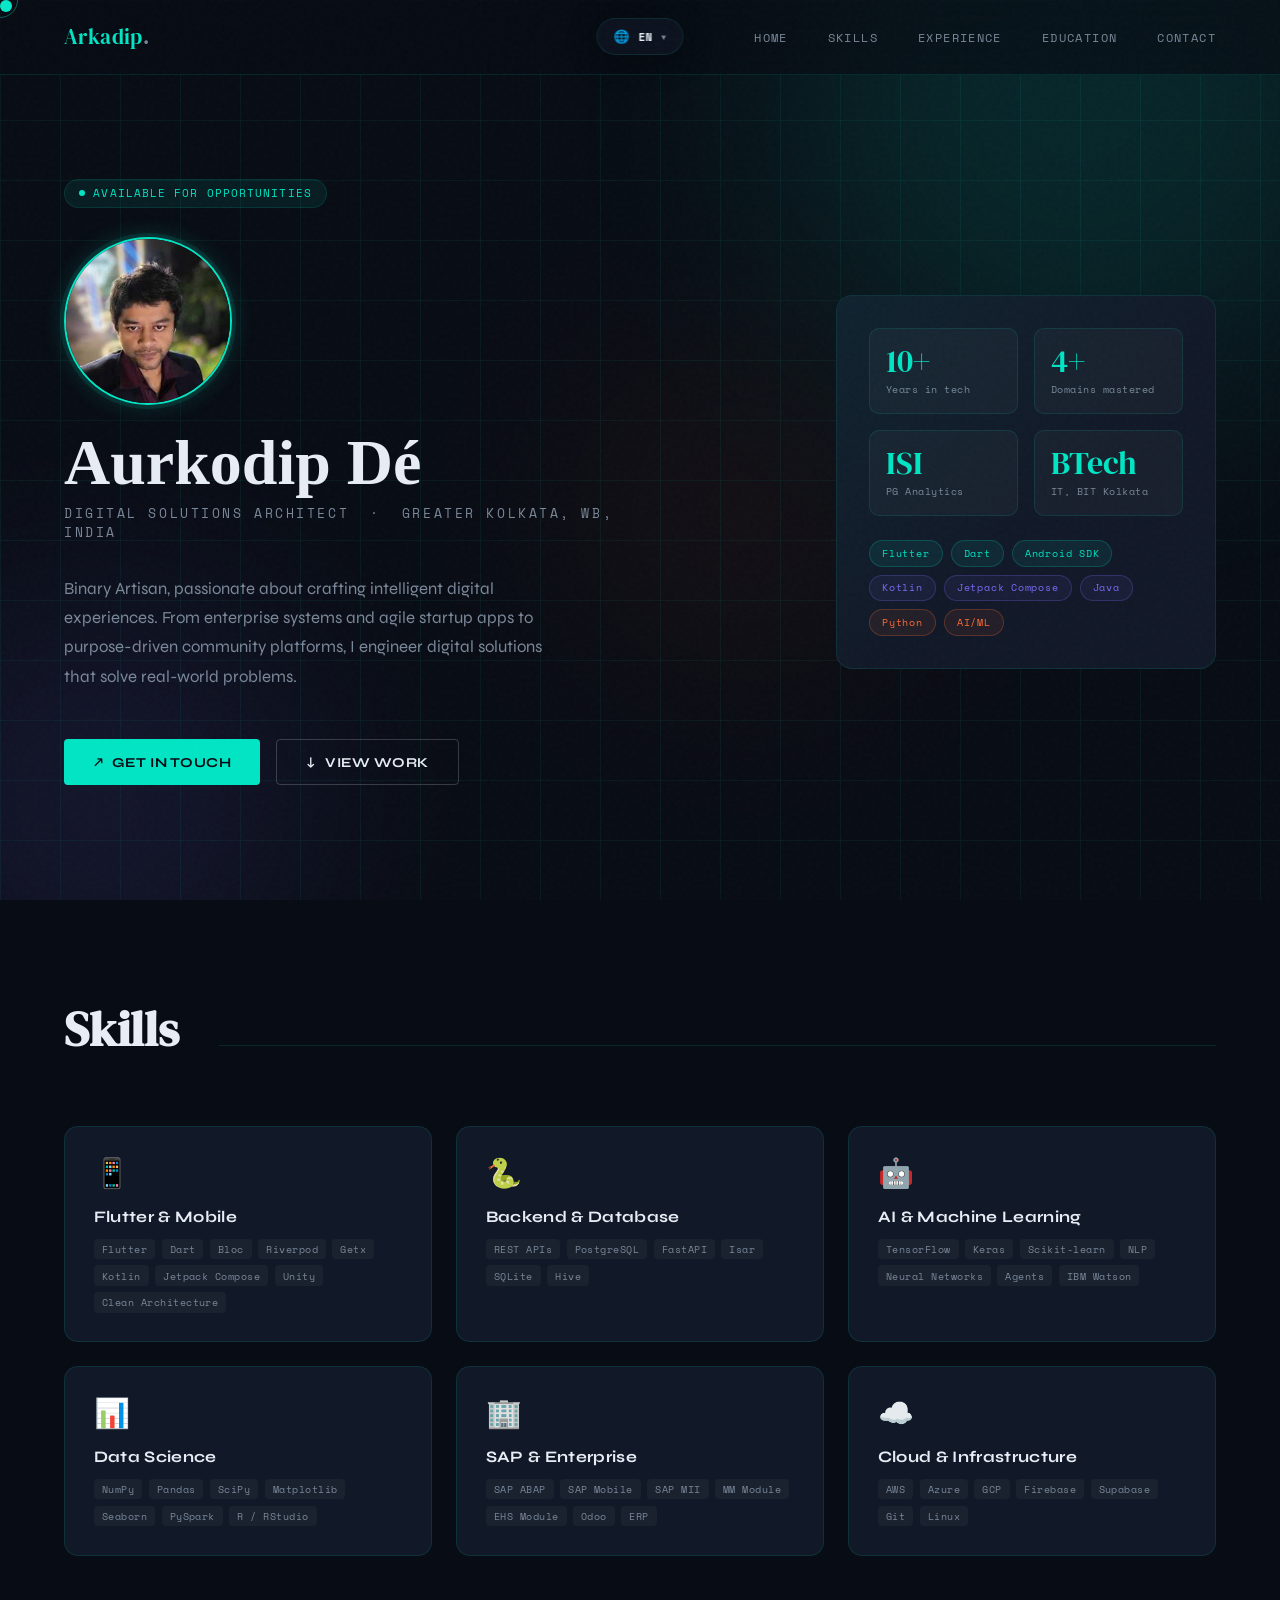
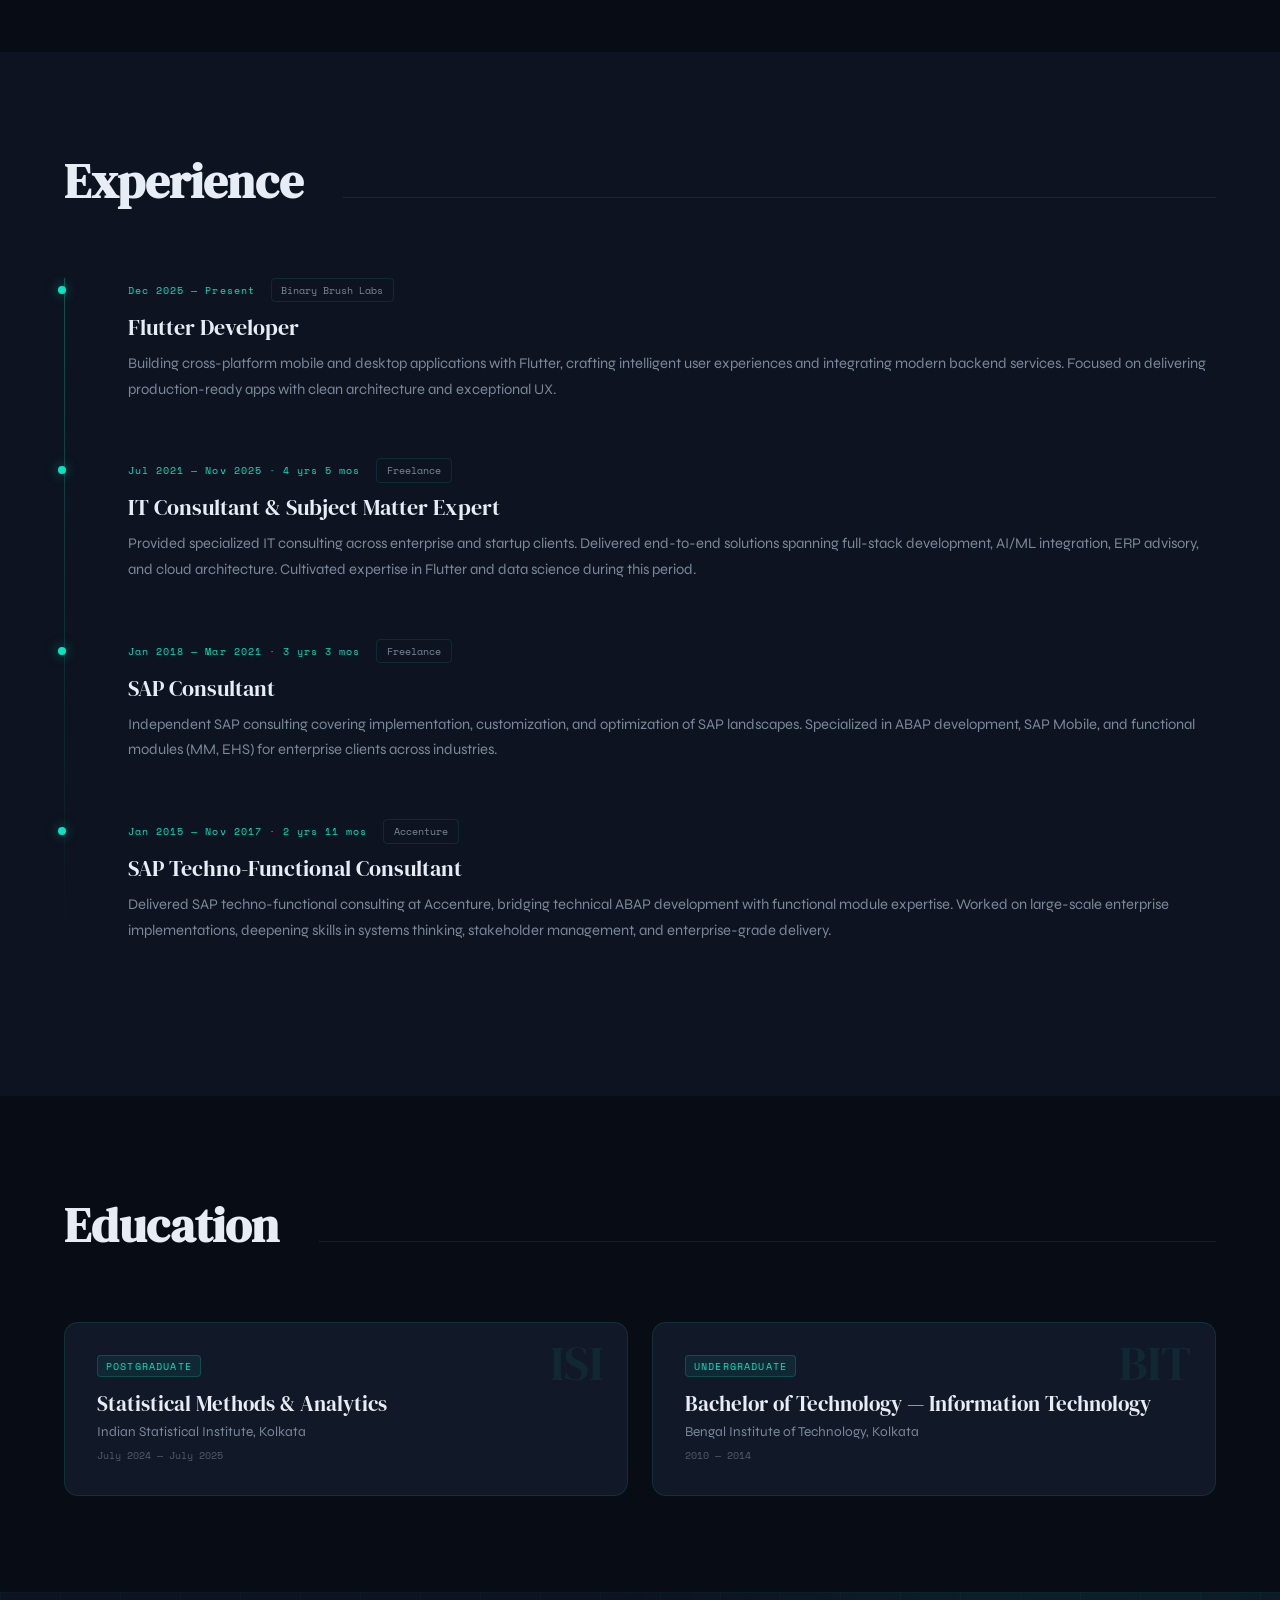
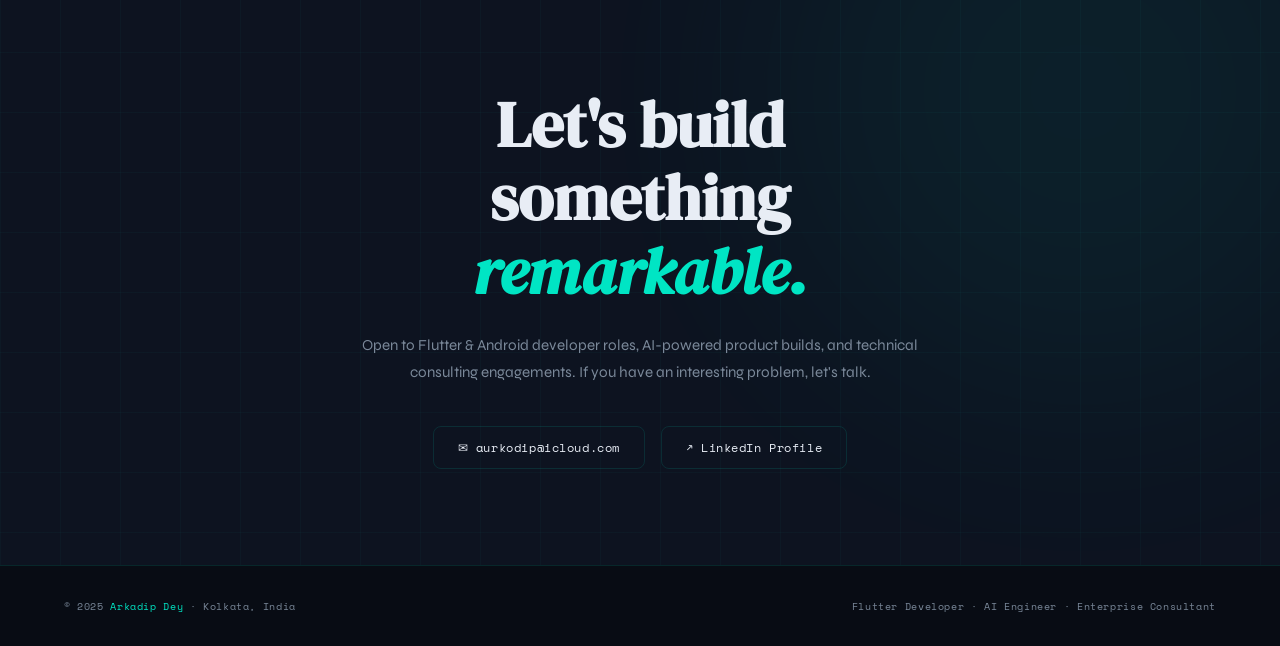
==== index.html @ 1f005bca "Update email contact from proton.me to icloud.com" ====
<!DOCTYPE html>
<html lang="en">

<head>
  <meta charset="UTF-8" />
  <meta name="viewport" content="width=device-width, initial-scale=1.0" />
  <title>Arkadip Dey</title>
  <link rel="icon" type="image/svg+xml"
    href="[data-uri]">
  <link rel="preconnect" href="https://fonts.googleapis.com">
  <link
    href="https://fonts.googleapis.com/css2?family=DM+Serif+Display:ital@0;1&family=Space+Mono:ital,wght@0,400;0,700;1,400&family=Syne:wght@400;700;800&display=swap"
    rel="stylesheet">
  <link rel="stylesheet" href="style.css">
</head>

<body>

  <div class="cursor" id="cursor"></div>
  <div class="cursor-ring" id="cursorRing"></div>

  <!-- NAV -->
  <nav>
    <div class="nav-logo">Arkadip<em style="color:var(--muted);font-style:normal;">.</em></div>
    <div class="lang-selector">
      <button class="lang-btn" id="langBtn" aria-label="Select Language">
        <span class="lang-globe">🌐</span>
        <span class="lang-current" id="langCurrent">EN</span>
        <span class="lang-arrow">▼</span>
      </button>
      <ul class="lang-dropdown" id="langDropdown">
        <li><button data-lang="en" class="lang-opt active">EN</button></li>
        <li><button data-lang="de" class="lang-opt">DE</button></li>
        <li><button data-lang="fr" class="lang-opt">FR</button></li>
        <li><button data-lang="es" class="lang-opt">ES</button></li>
        <li><button data-lang="zh" class="lang-opt">ZH</button></li>
        <li><button data-lang="ja" class="lang-opt">JA</button></li>
        <li><button data-lang="ko" class="lang-opt">KO</button></li>
      </ul>
    </div>
    <ul class="nav-links">
      <li><a href="#home" data-i18n="nav_home">Home</a></li>
      <li><a href="#skills" data-i18n="nav_skills">Skills</a></li>
      <li><a href="#experience" data-i18n="nav_experience">Experience</a></li>
      <li><a href="#education" data-i18n="nav_education">Education</a></li>
      <li><a href="#contact" data-i18n="nav_contact">Contact</a></li>
    </ul>
  </nav>

  <!-- HERO -->
  <section id="home">
    <div class="hero-bg">
      <div class="orb orb-1"></div>
      <div class="orb orb-2"></div>
      <div class="orb orb-3"></div>
      <div class="grid-deco"></div>
    </div>

    <div class="hero-left">
      <div class="hero-badge">
        <span class="badge-dot"></span>
        <span data-i18n="hero_badge">Available for opportunities</span>
      </div>
      <div class="hero-photo"><img
          src="[data-uri]"
          alt="Arkadip Dey"></div>
      <h1 class="hero-name">Aurkodip Dé</h1>
      <p class="hero-title" data-i18n="hero_title">Digital Solutions Architect &nbsp;·&nbsp; Greater Kolkata, WB, India</p>
      <p class="hero-desc" data-i18n="hero_desc">
        Binary Artisan, passionate about crafting intelligent digital experiences. From enterprise systems and agile startup
        apps to purpose-driven community platforms, I engineer digital solutions that solve real-world problems.
      </p>
      <div class="hero-ctas">
        <a href="#contact" class="btn-primary">
          <span>↗</span> <span data-i18n="hero_cta_contact">Get in Touch</span>
        </a>
        <a href="#experience" class="btn-outline">
          <span>↓</span> <span data-i18n="hero_cta_work">View Work</span>
        </a>
      </div>
    </div>

    <div class="hero-right">
      <div class="hero-card">
        <div class="stat-grid">
          <div class="stat-box">
            <div class="stat-num">10+</div>
            <div class="stat-desc" data-i18n="stat_years">Years in tech</div>
          </div>
          <div class="stat-box">
            <div class="stat-num">4+</div>
            <div class="stat-desc" data-i18n="stat_domains">Domains mastered</div>
          </div>
          <div class="stat-box">
            <div class="stat-num">ISI</div>
            <div class="stat-desc" data-i18n="stat_isi">PG Analytics</div>
          </div>
          <div class="stat-box">
            <div class="stat-num">BTech</div>
            <div class="stat-desc" data-i18n="stat_btech">IT, BIT Kolkata</div>
          </div>
        </div>
        <div class="skill-chips">
          <span class="chip">Flutter</span>
          <span class="chip">Dart</span>
          <span class="chip">Android SDK</span>
          <span class="chip purple">Kotlin</span>

          <span class="chip purple">Jetpack Compose</span>
          <span class="chip purple">Java</span>


          <span class="chip orange">Python</span>
          <span class="chip orange">AI/ML</span>


        </div>
      </div>
    </div>
  </section>


  <!-- SKILLS -->
  <section id="skills">
    <div class="section-header reveal">
      <h2 class="section-title" data-i18n="section_skills">Skills</h2>
      <div class="section-line"></div>
    </div>
    <div class="skills-grid">
      <div class="skill-card reveal">
        <div class="sk-icon">📱</div>
        <div class="sk-title" data-i18n="skill_title_flutter">Flutter & Mobile</div>
        <div class="sk-tags">
          <span class="sk-tag">Flutter</span>
          <span class="sk-tag">Dart</span>
          <span class="sk-tag">Bloc</span>
          <span class="sk-tag">Riverpod</span>
          <span class="sk-tag">Getx</span>
          <span class="sk-tag">Kotlin</span>
          <span class="sk-tag">Jetpack Compose</span>
          <span class="sk-tag">Unity</span>
          <span class="sk-tag">Clean Architecture</span>
        </div>
      </div>
      <div class="skill-card purple-accent reveal">
        <div class="sk-icon">🐍</div>
        <div class="sk-title" data-i18n="skill_title_backend">Backend & Database</div>
        <div class="sk-tags">


          <span class="sk-tag">REST APIs</span>
          <span class="sk-tag">PostgreSQL</span>
          <span class="sk-tag">FastAPI</span>
          <span class="sk-tag">Isar</span>
          <span class="sk-tag">SQLite</span>
          <span class="sk-tag">Hive</span>
        </div>
      </div>
      <div class="skill-card orange-accent reveal">
        <div class="sk-icon">🤖</div>
        <div class="sk-title" data-i18n="skill_title_ai">AI & Machine Learning</div>
        <div class="sk-tags">
          <span class="sk-tag">TensorFlow</span>
          <span class="sk-tag">Keras</span>
          <span class="sk-tag">Scikit-learn</span>
          <span class="sk-tag">NLP</span>
          <span class="sk-tag">Neural Networks</span>
          <span class="sk-tag">Agents</span>
          <span class="sk-tag">IBM Watson</span>
        </div>
      </div>
      <div class="skill-card reveal">
        <div class="sk-icon">📊</div>
        <div class="sk-title" data-i18n="skill_title_datascience">Data Science</div>
        <div class="sk-tags">
          <span class="sk-tag">NumPy</span>
          <span class="sk-tag">Pandas</span>
          <span class="sk-tag">SciPy</span>
          <span class="sk-tag">Matplotlib</span>
          <span class="sk-tag">Seaborn</span>
          <span class="sk-tag">PySpark</span>
          <span class="sk-tag">R / RStudio</span>
        </div>
      </div>
      <div class="skill-card purple-accent reveal">
        <div class="sk-icon">🏢</div>
        <div class="sk-title" data-i18n="skill_title_sap">SAP & Enterprise</div>
        <div class="sk-tags">
          <span class="sk-tag">SAP ABAP</span>
          <span class="sk-tag">SAP Mobile</span>
          <span class="sk-tag">SAP MII</span>
          <span class="sk-tag">MM Module</span>
          <span class="sk-tag">EHS Module</span>
          <span class="sk-tag">Odoo</span>
          <span class="sk-tag">ERP</span>
        </div>
      </div>
      <div class="skill-card orange-accent reveal">
        <div class="sk-icon">☁️</div>
        <div class="sk-title" data-i18n="skill_title_cloud">Cloud & Infrastructure</div>
        <div class="sk-tags">
          <span class="sk-tag">AWS</span>
          <span class="sk-tag">Azure</span>
          <span class="sk-tag">GCP</span>
          <span class="sk-tag">Firebase</span>
          <span class="sk-tag">Supabase</span>
          <span class="sk-tag">Git</span>
          <span class="sk-tag">Linux</span>
        </div>
      </div>
    </div>
  </section>

  <!-- EXPERIENCE -->
  <section id="experience">
    <div class="grid-deco"></div>
    <div class="section-header reveal">
      <h2 class="section-title" data-i18n="section_experience">Experience</h2>
      <div class="section-line"></div>
    </div>
    <div class="timeline">
      <div class="timeline-item reveal">
        <div class="tl-meta">
          <span class="tl-date" data-i18n="exp_date_1">Dec 2025 — Present</span>
          <span class="tl-company">Binary Brush Labs</span>
        </div>
        <div class="tl-role" data-i18n="exp_role_1">Flutter Developer</div>
        <p class="tl-desc" data-i18n="exp_desc_1">Building cross-platform mobile and desktop applications with Flutter, crafting intelligent
          user experiences and integrating modern backend services. Focused on delivering production-ready apps with
          clean architecture and exceptional UX.</p>
      </div>
      <div class="timeline-item reveal">
        <div class="tl-meta">
          <span class="tl-date" data-i18n="exp_date_2">Jul 2021 — Nov 2025 · 4 yrs 5 mos</span>
          <span class="tl-company" data-i18n="exp_company_2">Freelance</span>
        </div>
        <div class="tl-role" data-i18n="exp_role_2">IT Consultant & Subject Matter Expert</div>
        <p class="tl-desc" data-i18n="exp_desc_2">Provided specialized IT consulting across enterprise and startup clients. Delivered
          end-to-end solutions spanning full-stack development, AI/ML integration, ERP advisory, and cloud architecture.
          Cultivated expertise in Flutter and data science during this period.</p>
      </div>
      <div class="timeline-item reveal">
        <div class="tl-meta">
          <span class="tl-date" data-i18n="exp_date_3">Jan 2018 — Mar 2021 · 3 yrs 3 mos</span>
          <span class="tl-company" data-i18n="exp_company_3">Freelance</span>
        </div>
        <div class="tl-role" data-i18n="exp_role_3">SAP Consultant</div>
        <p class="tl-desc" data-i18n="exp_desc_3">Independent SAP consulting covering implementation, customization, and optimization of SAP
          landscapes. Specialized in ABAP development, SAP Mobile, and functional modules (MM, EHS) for enterprise
          clients across industries.</p>
      </div>
      <div class="timeline-item reveal">
        <div class="tl-meta">
          <span class="tl-date" data-i18n="exp_date_4">Jan 2015 — Nov 2017 · 2 yrs 11 mos</span>
          <span class="tl-company">Accenture</span>
        </div>
        <div class="tl-role" data-i18n="exp_role_4">SAP Techno-Functional Consultant</div>
        <p class="tl-desc" data-i18n="exp_desc_4">Delivered SAP techno-functional consulting at Accenture, bridging technical ABAP development
          with functional module expertise. Worked on large-scale enterprise implementations, deepening skills in
          systems thinking, stakeholder management, and enterprise-grade delivery.</p>
      </div>
    </div>
  </section>

  <!-- EDUCATION -->
  <section id="education">
    <div class="section-header reveal">
      <h2 class="section-title" data-i18n="section_education">Education</h2>
      <div class="section-line"></div>
    </div>
    <div class="edu-grid">
      <div class="edu-card reveal">
        <div class="edu-year">ISI</div>
        <div class="edu-badge" data-i18n="edu_badge_1">Postgraduate</div>
        <div class="edu-degree" data-i18n="edu_degree_1">Statistical Methods &amp; Analytics</div>
        <div class="edu-institution" data-i18n="edu_institution_1">Indian Statistical Institute, Kolkata</div>
        <div class="edu-period" data-i18n="edu_period_1">July 2024 — July 2025</div>
      </div>
      <div class="edu-card reveal">
        <div class="edu-year">BIT</div>
        <div class="edu-badge" data-i18n="edu_badge_2">Undergraduate</div>
        <div class="edu-degree" data-i18n="edu_degree_2">Bachelor of Technology — Information Technology</div>
        <div class="edu-institution" data-i18n="edu_institution_2">Bengal Institute of Technology, Kolkata</div>
        <div class="edu-period" data-i18n="edu_period_2">2010 — 2014</div>
      </div>
    </div>
  </section>

  <!-- CONTACT -->
  <section id="contact">
    <div class="orb orb-1" style="opacity:0.06;"></div>
    <div class="grid-deco"></div>
    <div class="contact-inner">
      <h2 class="contact-tagline reveal" data-i18n="contact_tagline">Let's build something <em>remarkable.</em></h2>
      <p class="contact-sub reveal" data-i18n="contact_sub">
        Open to Flutter & Android developer roles, AI-powered product builds, and technical consulting engagements. If
        you have an
        interesting problem, let's talk.
      </p>
      <div class="contact-links reveal">
        <a href="mailto:aurkodip@icloud.com" class="contact-link">
          ✉ aurkodip@icloud.com
        </a>
        <a href="https://www.linkedin.com/in/arkadip-dey" target="_blank" rel="noopener" class="contact-link" data-i18n="contact_linkedin">
          ↗ LinkedIn Profile
        </a>
      </div>
    </div>
  </section>

  <!-- FOOTER -->
  <footer>
    <p>© 2025 <span class="accent">Arkadip Dey</span> · <span data-i18n="footer_location">Kolkata, India</span></p>
    <p data-i18n="footer_desc">Flutter Developer · AI Engineer · Enterprise Consultant</p>
  </footer>

  <script src="script.js" defer></script>
</body>

</html>
---- style.css ----
:root {
  --bg: #080c14;
  --bg2: #0d1320;
  --surface: #111827;
  --accent: #00e5c4;
  --accent2: #ff6b35;
  --accent3: #7c6af7;
  --text: #e8edf5;
  --muted: #7a8899;
  --border: rgba(0, 229, 196, 0.12);
}

*,
*::before,
*::after {
  box-sizing: border-box;
  margin: 0;
  padding: 0;
}

html {
  scroll-behavior: smooth;
}

body {
  background: var(--bg);
  color: var(--text);
  font-family: 'Syne', sans-serif;
  overflow-x: hidden;
  cursor: none;
}

/* Custom cursor */
.cursor {
  width: 12px;
  height: 12px;
  background: var(--accent);
  border-radius: 50%;
  position: fixed;
  pointer-events: none;
  z-index: 9999;
  transition: transform 0.15s ease, opacity 0.15s ease;
  mix-blend-mode: screen;
}

.cursor-ring {
  width: 36px;
  height: 36px;
  border: 1.5px solid var(--accent);
  border-radius: 50%;
  position: fixed;
  pointer-events: none;
  z-index: 9998;
  opacity: 0.4;
  transition: transform 0.4s cubic-bezier(.23, 1, .32, 1);
}

/* Noise overlay */
body::before {
  content: '';
  position: fixed;
  inset: 0;
  background-image: url("data:image/svg+xml,%3Csvg viewBox='0 0 256 256' xmlns='http://www.w3.org/2000/svg'%3E%3Cfilter id='noise'%3E%3CfeTurbulence type='fractalNoise' baseFrequency='0.9' numOctaves='4' stitchTiles='stitch'/%3E%3C/filter%3E%3Crect width='100%25' height='100%25' filter='url(%23noise)' opacity='1'/%3E%3C/svg%3E");
  opacity: 0.025;
  pointer-events: none;
  z-index: 9997;
}

/* NAV */
nav {
  position: fixed;
  top: 0;
  left: 0;
  right: 0;
  z-index: 100;
  display: flex;
  align-items: center;
  justify-content: space-between;
  padding: 1.4rem 4rem;
  backdrop-filter: blur(20px);
  -webkit-backdrop-filter: blur(20px);
  background: rgba(8, 12, 20, 0.7);
  border-bottom: 1px solid var(--border);
}

.nav-logo {
  font-family: 'DM Serif Display', serif;
  font-size: 1.3rem;
  color: var(--accent);
  letter-spacing: 0.02em;
}

.nav-links {
  display: flex;
  gap: 2.5rem;
  list-style: none;
}

.nav-links a {
  color: var(--muted);
  text-decoration: none;
  font-family: 'Space Mono', monospace;
  font-size: 0.72rem;
  letter-spacing: 0.12em;
  text-transform: uppercase;
  transition: color 0.3s;
  position: relative;
}

.nav-links a::after {
  content: '';
  position: absolute;
  bottom: -4px;
  left: 0;
  width: 0;
  height: 1px;
  background: var(--accent);
  transition: width 0.3s;
}

.nav-links a:hover {
  color: var(--accent);
}

.nav-links a:hover::after {
  width: 100%;
}

/* HERO */
#home {
  min-height: 100vh;
  display: grid;
  grid-template-columns: 1fr 1fr;
  align-items: center;
  padding: 8rem 4rem 4rem;
  position: relative;
  overflow: hidden;
}

.hero-bg {
  position: absolute;
  inset: 0;
  pointer-events: none;
}

.orb {
  position: absolute;
  border-radius: 50%;
  filter: blur(120px);
  opacity: 0.12;
}

.orb-1 {
  width: 600px;
  height: 600px;
  background: var(--accent);
  top: -200px;
  right: -100px;
  animation: drift 12s ease-in-out infinite alternate;
}

.orb-2 {
  width: 400px;
  height: 400px;
  background: var(--accent3);
  bottom: -100px;
  left: -100px;
  animation: drift 15s ease-in-out infinite alternate-reverse;
}

.orb-3 {
  width: 300px;
  height: 300px;
  background: var(--accent2);
  top: 40%;
  right: 30%;
  animation: drift 9s ease-in-out infinite alternate;
  opacity: 0.07;
}

@keyframes drift {
  from {
    transform: translate(0, 0) scale(1);
  }

  to {
    transform: translate(40px, 30px) scale(1.05);
  }
}

.hero-left {
  position: relative;
  z-index: 1;
}

.hero-badge {
  display: inline-flex;
  align-items: center;
  gap: 0.5rem;
  background: rgba(0, 229, 196, 0.08);
  border: 1px solid var(--border);
  border-radius: 100px;
  padding: 0.35rem 0.9rem;
  font-family: 'Space Mono', monospace;
  font-size: 0.68rem;
  color: var(--accent);
  letter-spacing: 0.1em;
  text-transform: uppercase;
  margin-bottom: 1.8rem;
  animation: fadeUp 0.8s ease both;
}

.badge-dot {
  width: 6px;
  height: 6px;
  background: var(--accent);
  border-radius: 50%;
  animation: pulse 1.8s ease infinite;
}

@keyframes pulse {

  0%,
  100% {
    opacity: 1;
    transform: scale(1);
  }

  50% {
    opacity: 0.4;
    transform: scale(0.8);
  }
}

.hero-name {
  font-family: 'Geneva', serif;
  font-size: clamp(3rem, 5vw, 4.5rem);
  line-height: 1.05;
  color: var(--text);
  margin-bottom: 0.5rem;
  animation: fadeUp 0.8s 0.1s ease both;
}

.hero-name em {
  font-style: italic;
  color: var(--accent);
}

.hero-title {
  font-family: 'Space Mono', monospace;
  font-size: 0.8rem;
  letter-spacing: 0.2em;
  color: var(--muted);
  text-transform: uppercase;
  margin-bottom: 2rem;
  animation: fadeUp 0.8s 0.2s ease both;
}

.hero-desc {
  font-size: 1.05rem;
  line-height: 1.75;
  color: var(--muted);
  max-width: 480px;
  margin-bottom: 3rem;
  animation: fadeUp 0.8s 0.3s ease both;
}

.hero-ctas {
  display: flex;
  gap: 1rem;
  flex-wrap: wrap;
  animation: fadeUp 0.8s 0.4s ease both;
}

.btn-primary {
  display: inline-flex;
  align-items: center;
  gap: 0.5rem;
  background: var(--accent);
  color: #080c14;
  border: none;
  padding: 0.85rem 1.8rem;
  font-family: 'Syne', sans-serif;
  font-weight: 700;
  font-size: 0.85rem;
  letter-spacing: 0.05em;
  text-transform: uppercase;
  text-decoration: none;
  border-radius: 4px;
  cursor: none;
  transition: transform 0.2s, box-shadow 0.3s;
  box-shadow: 0 0 0 0 rgba(0, 229, 196, 0.4);
}

.btn-primary:hover {
  transform: translateY(-2px);
  box-shadow: 0 0 30px rgba(0, 229, 196, 0.3);
}

.btn-outline {
  display: inline-flex;
  align-items: center;
  gap: 0.5rem;
  background: transparent;
  color: var(--text);
  border: 1px solid rgba(232, 237, 245, 0.2);
  padding: 0.85rem 1.8rem;
  font-family: 'Syne', sans-serif;
  font-weight: 700;
  font-size: 0.85rem;
  letter-spacing: 0.05em;
  text-transform: uppercase;
  text-decoration: none;
  border-radius: 4px;
  cursor: none;
  transition: border-color 0.3s, color 0.3s, transform 0.2s;
}

.btn-outline:hover {
  border-color: var(--accent);
  color: var(--accent);
  transform: translateY(-2px);
}

/* Hero right — decorative grid card */
.hero-right {
  position: relative;
  z-index: 1;
  display: flex;
  justify-content: flex-end;
  animation: fadeUp 0.8s 0.3s ease both;
}

.hero-card {
  width: 380px;
  background: var(--surface);
  border: 1px solid var(--border);
  border-radius: 16px;
  padding: 2rem;
  position: relative;
  overflow: hidden;
}

.hero-card::before {
  content: '';
  position: absolute;
  inset: 0;
  background: linear-gradient(135deg, rgba(0, 229, 196, 0.05) 0%, transparent 60%);
  pointer-events: none;
}

.card-label {
  font-family: 'Space Mono', monospace;
  font-size: 0.65rem;
  color: var(--accent);
  letter-spacing: 0.15em;
  text-transform: uppercase;
  margin-bottom: 1.2rem;
}

.stat-grid {
  display: grid;
  grid-template-columns: 1fr 1fr;
  gap: 1rem;
  margin-bottom: 1.5rem;
}

.stat-box {
  background: rgba(255, 255, 255, 0.03);
  border: 1px solid var(--border);
  border-radius: 10px;
  padding: 1rem;
}

.stat-num {
  font-family: 'DM Serif Display', serif;
  font-size: 2rem;
  color: var(--accent);
  line-height: 1;
}

.stat-desc {
  font-family: 'Space Mono', monospace;
  font-size: 0.62rem;
  color: var(--muted);
  letter-spacing: 0.05em;
  margin-top: 0.3rem;
}

.skill-chips {
  display: flex;
  flex-wrap: wrap;
  gap: 0.5rem;
  margin-top: 0.5rem;
}

.chip {
  background: rgba(0, 229, 196, 0.08);
  border: 1px solid rgba(0, 229, 196, 0.2);
  border-radius: 100px;
  padding: 0.3rem 0.75rem;
  font-family: 'Space Mono', monospace;
  font-size: 0.62rem;
  color: var(--accent);
  letter-spacing: 0.08em;
}

.chip.purple {
  background: rgba(124, 106, 247, 0.08);
  border-color: rgba(124, 106, 247, 0.25);
  color: var(--accent3);
}

.chip.orange {
  background: rgba(255, 107, 53, 0.08);
  border-color: rgba(255, 107, 53, 0.25);
  color: var(--accent2);
}

/* SECTIONS */
section {
  padding: 6rem 4rem;
}

.section-header {
  display: flex;
  align-items: baseline;
  gap: 1.5rem;
  margin-bottom: 4rem;
}

.section-num {
  font-family: 'Space Mono', monospace;
  font-size: 0.7rem;
  color: var(--accent);
  letter-spacing: 0.15em;
}

.section-title {
  font-family: 'DM Serif Display', serif;
  font-size: clamp(2rem, 4vw, 3rem);
  color: var(--text);
}

.section-line {
  flex: 1;
  height: 1px;
  background: var(--border);
  margin-left: 1rem;
}

/* ABOUT */
#about {
  background: var(--bg2);
  position: relative;
  overflow: hidden;
}

.about-grid {
  display: grid;
  grid-template-columns: 1.2fr 1fr;
  gap: 5rem;
  align-items: start;
}

.about-text p {
  font-size: 1.05rem;
  line-height: 1.85;
  color: var(--muted);
  margin-bottom: 1.5rem;
}

.about-text p strong {
  color: var(--text);
  font-weight: 700;
}

.about-text p .highlight {
  color: var(--accent);
}

.values-list {
  list-style: none;
  display: flex;
  flex-direction: column;
  gap: 1rem;
}

.value-item {
  display: flex;
  align-items: flex-start;
  gap: 1rem;
  padding: 1.2rem;
  border: 1px solid var(--border);
  border-radius: 10px;
  background: rgba(255, 255, 255, 0.02);
  transition: border-color 0.3s, transform 0.3s;
}

.value-item:hover {
  border-color: rgba(0, 229, 196, 0.3);
  transform: translateX(6px);
}

.value-icon {
  font-size: 1.4rem;
  flex-shrink: 0;
  margin-top: 0.1rem;
}

.value-text strong {
  display: block;
  font-size: 0.9rem;
  color: var(--text);
  margin-bottom: 0.25rem;
}

.value-text span {
  font-family: 'Space Mono', monospace;
  font-size: 0.68rem;
  color: var(--muted);
  line-height: 1.6;
}

/* SKILLS */
#skills {
  background: var(--bg);
}

.skills-grid {
  display: grid;
  grid-template-columns: repeat(3, 1fr);
  gap: 1.5rem;
}

.skill-card {
  background: var(--surface);
  border: 1px solid var(--border);
  border-radius: 14px;
  padding: 1.8rem;
  position: relative;
  overflow: hidden;
  transition: border-color 0.3s, transform 0.3s;
}

.skill-card:hover {
  border-color: rgba(0, 229, 196, 0.35);
  transform: translateY(-4px);
}

.skill-card::after {
  content: '';
  position: absolute;
  top: 0;
  left: 0;
  right: 0;
  height: 2px;
  background: var(--accent);
  transform: scaleX(0);
  transform-origin: left;
  transition: transform 0.4s;
}

.skill-card:hover::after {
  transform: scaleX(1);
}

.skill-card.purple-accent::after {
  background: var(--accent3);
}

.skill-card.orange-accent::after {
  background: var(--accent2);
}

.skill-card:hover.purple-accent {
  border-color: rgba(124, 106, 247, 0.35);
}

.skill-card:hover.orange-accent {
  border-color: rgba(255, 107, 53, 0.35);
}

.sk-icon {
  font-size: 1.8rem;
  margin-bottom: 1rem;
}

.sk-title {
  font-size: 1rem;
  font-weight: 700;
  color: var(--text);
  margin-bottom: 0.8rem;
  letter-spacing: 0.02em;
}

.sk-tags {
  display: flex;
  flex-wrap: wrap;
  gap: 0.4rem;
}

.sk-tag {
  font-family: 'Space Mono', monospace;
  font-size: 0.6rem;
  color: var(--muted);
  background: rgba(255, 255, 255, 0.04);
  border-radius: 4px;
  padding: 0.2rem 0.5rem;
  letter-spacing: 0.05em;
}

/* EXPERIENCE */
#experience {
  background: var(--bg2);
}

.timeline {
  position: relative;
  padding-left: 3rem;
}

.timeline::before {
  content: '';
  position: absolute;
  left: 0;
  top: 0;
  bottom: 0;
  width: 1px;
  background: linear-gradient(to bottom, var(--accent), transparent);
  opacity: 0.3;
}

.timeline-item {
  position: relative;
  margin-bottom: 3.5rem;
  padding-left: 1rem;
}

.timeline-item::before {
  content: '';
  position: absolute;
  left: -3.4rem;
  top: 0.5rem;
  width: 8px;
  height: 8px;
  background: var(--accent);
  border-radius: 50%;
  box-shadow: 0 0 12px rgba(0, 229, 196, 0.5);
}

.tl-meta {
  display: flex;
  align-items: center;
  gap: 1rem;
  margin-bottom: 0.6rem;
  flex-wrap: wrap;
}

.tl-date {
  font-family: 'Space Mono', monospace;
  font-size: 0.65rem;
  color: var(--accent);
  letter-spacing: 0.1em;
}

.tl-company {
  font-family: 'Space Mono', monospace;
  font-size: 0.65rem;
  color: var(--muted);
  padding: 0.2rem 0.6rem;
  border: 1px solid var(--border);
  border-radius: 4px;
}

.tl-role {
  font-family: 'DM Serif Display', serif;
  font-size: 1.4rem;
  color: var(--text);
  margin-bottom: 0.5rem;
}

.tl-desc {
  font-size: 0.92rem;
  line-height: 1.75;
  color: var(--muted);
}

/* EDUCATION */
#education {
  background: var(--bg);
}

.edu-grid {
  display: grid;
  grid-template-columns: 1fr 1fr;
  gap: 1.5rem;
}

.edu-card {
  background: var(--surface);
  border: 1px solid var(--border);
  border-radius: 14px;
  padding: 2rem;
  position: relative;
  overflow: hidden;
  transition: border-color 0.3s, transform 0.3s;
}

.edu-card:hover {
  border-color: rgba(0, 229, 196, 0.3);
  transform: translateY(-4px);
}

.edu-year {
  font-family: 'DM Serif Display', serif;
  font-size: 3rem;
  color: rgba(0, 229, 196, 0.08);
  position: absolute;
  top: 1rem;
  right: 1.5rem;
  line-height: 1;
}

.edu-badge {
  display: inline-block;
  font-family: 'Space Mono', monospace;
  font-size: 0.6rem;
  letter-spacing: 0.12em;
  text-transform: uppercase;
  color: var(--accent);
  background: rgba(0, 229, 196, 0.08);
  border: 1px solid rgba(0, 229, 196, 0.2);
  border-radius: 4px;
  padding: 0.2rem 0.5rem;
  margin-bottom: 0.8rem;
}

.edu-degree {
  font-family: 'DM Serif Display', serif;
  font-size: 1.3rem;
  color: var(--text);
  margin-bottom: 0.4rem;
  line-height: 1.3;
}

.edu-institution {
  font-size: 0.85rem;
  color: var(--muted);
  margin-bottom: 0.4rem;
}

.edu-period {
  font-family: 'Space Mono', monospace;
  font-size: 0.65rem;
  color: var(--muted);
  opacity: 0.6;
}

/* CONTACT */
#contact {
  background: var(--bg2);
  text-align: center;
  position: relative;
  overflow: hidden;
}

.contact-inner {
  max-width: 600px;
  margin: 0 auto;
}

.contact-tagline {
  font-family: 'DM Serif Display', serif;
  font-size: clamp(2.2rem, 5vw, 4rem);
  color: var(--text);
  line-height: 1.15;
  margin-bottom: 1.5rem;
}

.contact-tagline em {
  font-style: italic;
  color: var(--accent);
}

.contact-sub {
  font-size: 0.95rem;
  color: var(--muted);
  line-height: 1.75;
  margin-bottom: 2.5rem;
}

.contact-links {
  display: flex;
  justify-content: center;
  gap: 1rem;
  flex-wrap: wrap;
}

.contact-link {
  display: inline-flex;
  align-items: center;
  gap: 0.5rem;
  padding: 0.75rem 1.5rem;
  border: 1px solid var(--border);
  border-radius: 8px;
  color: var(--text);
  text-decoration: none;
  font-family: 'Space Mono', monospace;
  font-size: 0.72rem;
  letter-spacing: 0.05em;
  transition: border-color 0.3s, color 0.3s, transform 0.2s;
}

.contact-link:hover {
  border-color: var(--accent);
  color: var(--accent);
  transform: translateY(-2px);
}

/* FOOTER */
footer {
  padding: 2rem 4rem;
  border-top: 1px solid var(--border);
  display: flex;
  justify-content: space-between;
  align-items: center;
  background: var(--bg);
}

footer p {
  font-family: 'Space Mono', monospace;
  font-size: 0.65rem;
  color: var(--muted);
  letter-spacing: 0.06em;
}

footer .accent {
  color: var(--accent);
}

/* ANIMATIONS */
@keyframes fadeUp {
  from {
    opacity: 0;
    transform: translateY(24px);
  }

  to {
    opacity: 1;
    transform: translateY(0);
  }
}

.reveal {
  opacity: 0;
  transform: translateY(32px);
  transition: opacity 0.7s ease, transform 0.7s ease;
}

.reveal.visible {
  opacity: 1;
  transform: translateY(0);
}

/* Grid decoration */
.grid-deco {
  position: absolute;
  inset: 0;
  background-image:
    linear-gradient(rgba(0, 229, 196, 0.03) 1px, transparent 1px),
    linear-gradient(90deg, rgba(0, 229, 196, 0.03) 1px, transparent 1px);
  background-size: 60px 60px;
  pointer-events: none;
}

/* Profile photo */
.hero-photo {
  width: 168px;
  height: 168px;
  border-radius: 50%;
  overflow: hidden;
  border: 2px solid var(--accent);
  box-shadow: 0 0 0 4px rgba(0, 229, 196, 0.1), 0 0 24px rgba(0, 229, 196, 0.2);
  margin-bottom: 1.5rem;
  flex-shrink: 0;
  animation: fadeUp 0.8s 0.05s ease both;
}

.hero-photo img {
  width: 100%;
  height: 100%;
  object-fit: cover;
  object-position: center top;
  display: block;
  filter: contrast(1.04) saturate(0.95);
}

/* Scrollbar */
::-webkit-scrollbar {
  width: 4px;
}

::-webkit-scrollbar-track {
  background: var(--bg);
}

::-webkit-scrollbar-thumb {
  background: rgba(0, 229, 196, 0.3);
  border-radius: 2px;
}

@media (max-width: 900px) {
  nav {
    padding: 1.2rem 2rem;
  }

  .nav-links {
    gap: 1.5rem;
  }

  #home {
    grid-template-columns: 1fr;
    padding: 7rem 2rem 3rem;
    gap: 3rem;
  }

  .hero-right {
    justify-content: center;
  }

  .hero-card {
    width: 100%;
    max-width: 380px;
  }

  section {
    padding: 4rem 2rem;
  }

  .about-grid {
    grid-template-columns: 1fr;
    gap: 2.5rem;
  }

  .skills-grid {
    grid-template-columns: 1fr 1fr;
  }

  .edu-grid {
    grid-template-columns: 1fr;
  }

  footer {
    flex-direction: column;
    gap: 0.5rem;
    text-align: center;
  }
}

@media (max-width: 600px) {
  nav {
    padding: 1rem 1.5rem;
  }

  .nav-links {
    display: none;
  }

  .skills-grid {
    grid-template-columns: 1fr;
  }

  #home {
    padding: 6rem 1.5rem 3rem;
  }

  section {
    padding: 3.5rem 1.5rem;
  }

  footer {
    padding: 1.5rem;
  }

  body {
    cursor: auto;
  }

  .cursor,
  .cursor-ring {
    display: none;
  }
}

/* Language Selector Styling */
.lang-selector {
  position: absolute;
  left: 50%;
  transform: translateX(-50%);
  z-index: 150;
  font-family: 'Space Mono', monospace;
}

.lang-btn {
  display: inline-flex;
  align-items: center;
  gap: 0.5rem;
  background: rgba(17, 24, 39, 0.6);
  border: 1px solid var(--border);
  border-radius: 20px;
  padding: 0.5rem 1rem;
  color: var(--text);
  font-size: 0.7rem;
  font-family: inherit;
  font-weight: 700;
  letter-spacing: 0.05em;
  cursor: pointer;
  backdrop-filter: blur(10px);
  -webkit-backdrop-filter: blur(10px);
  transition: all 0.3s ease;
  box-shadow: 0 4px 30px rgba(0, 0, 0, 0.4);
}

.lang-btn:hover {
  border-color: var(--accent);
  background: rgba(17, 24, 39, 0.8);
  box-shadow: 0 0 15px rgba(0, 229, 196, 0.2);
}

.lang-globe {
  font-size: 0.8rem;
}

.lang-arrow {
  font-size: 0.5rem;
  color: var(--muted);
  transition: transform 0.3s ease;
}

.lang-selector.active .lang-arrow {
  transform: rotate(180deg);
}

.lang-dropdown {
  position: absolute;
  top: calc(100% + 0.5rem);
  left: 50%;
  transform: translateX(-50%) translateY(-10px);
  width: 7.5rem;
  background: rgba(17, 24, 39, 0.95);
  border: 1px solid var(--border);
  border-radius: 12px;
  list-style: none;
  padding: 0.5rem;
  margin: 0;
  display: flex;
  flex-direction: column;
  gap: 0.25rem;
  opacity: 0;
  pointer-events: none;
  transition: all 0.3s cubic-bezier(0.16, 1, 0.3, 1);
  box-shadow: 0 10px 40px rgba(0, 0, 0, 0.6);
  backdrop-filter: blur(20px);
  -webkit-backdrop-filter: blur(20px);
}

.lang-selector.active .lang-dropdown {
  opacity: 1;
  pointer-events: auto;
  transform: translateX(-50%) translateY(0);
}

.lang-opt {
  width: 100%;
  background: transparent;
  border: none;
  color: var(--muted);
  font-family: inherit;
  font-size: 0.72rem;
  font-weight: 700;
  text-align: center;
  padding: 0.5rem;
  border-radius: 6px;
  cursor: pointer;
  transition: all 0.2s ease;
}

.lang-opt:hover {
  color: var(--accent);
  background: rgba(0, 229, 196, 0.08);
}

.lang-opt.active {
  color: var(--bg);
  background: var(--accent);
  box-shadow: 0 0 10px rgba(0, 229, 196, 0.3);
}

@media (max-width: 600px) {
  .lang-selector {
    top: 0.85rem;
  }
}
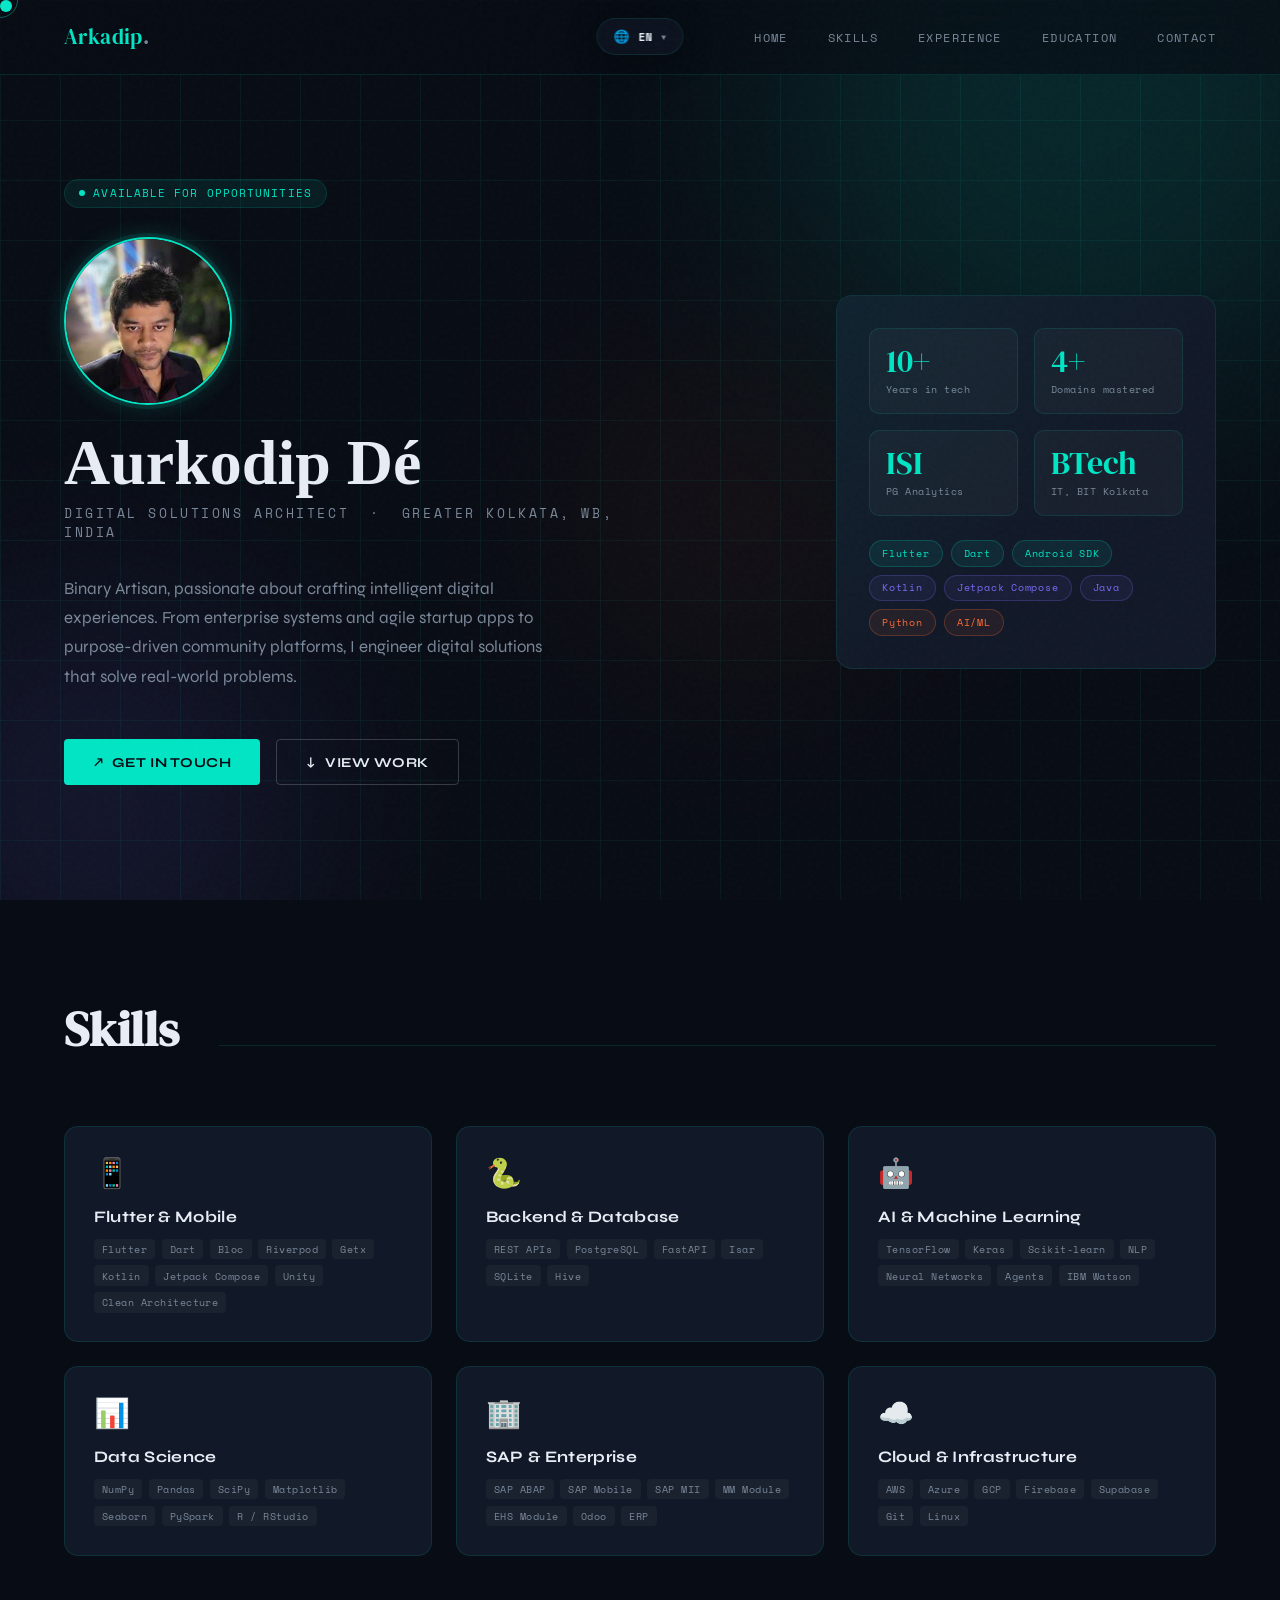
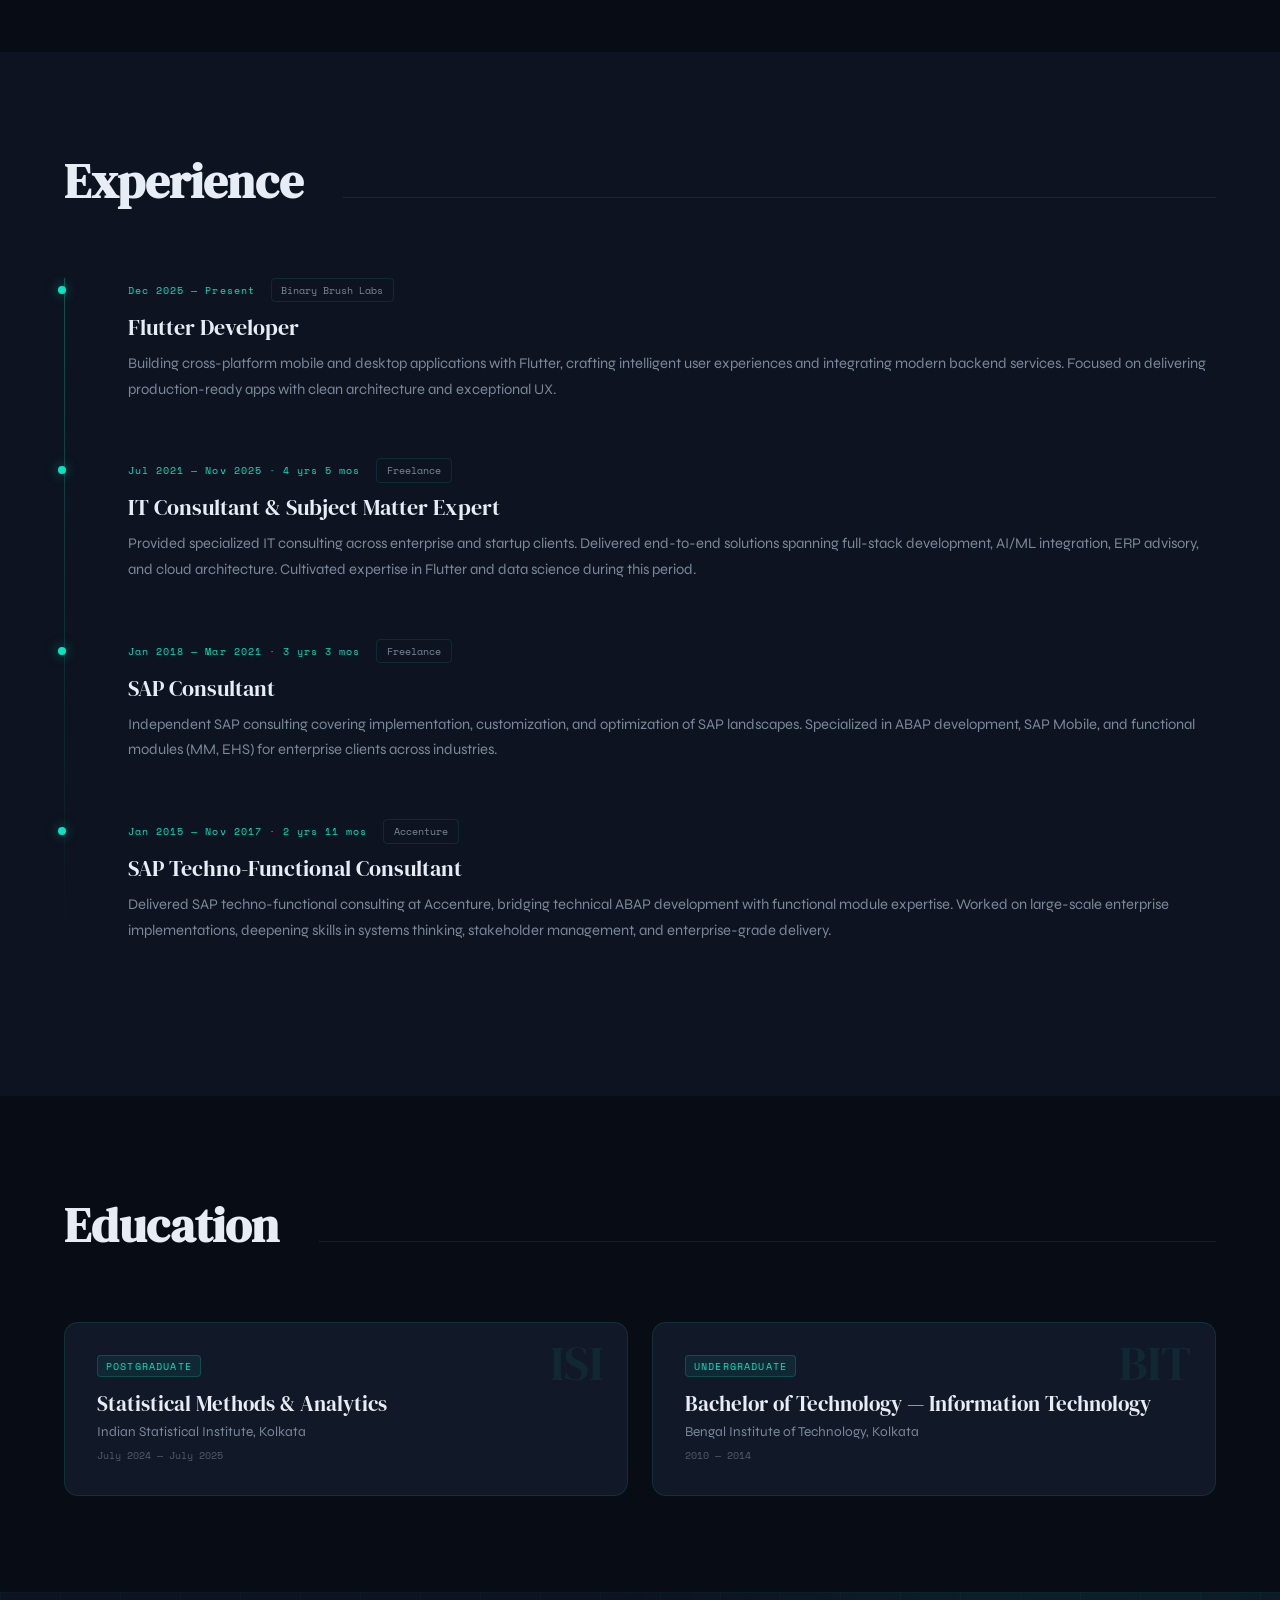
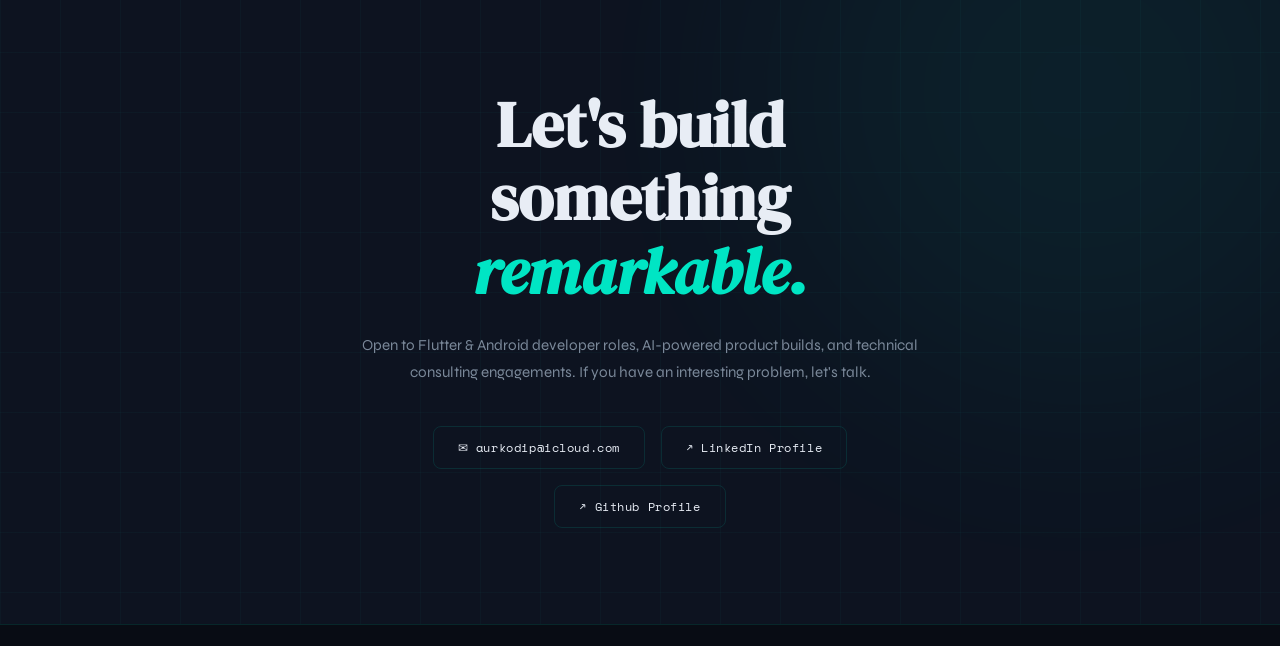
==== commit e8e31950: "Add GitHub profile link to index.html" ====
--- a/index.html
+++ b/index.html
@@ -304,6 +304,9 @@
         <a href="https://www.linkedin.com/in/arkadip-dey" target="_blank" rel="noopener" class="contact-link" data-i18n="contact_linkedin">
           ↗ LinkedIn Profile
         </a>
+        <a href="https://github.com/aurkodip" target="_blank" rel="noopener" class="contact-link" data-i18n="contact_linkedin">
+          ↗ Github Profile
+        </a>
       </div>
     </div>
   </section>
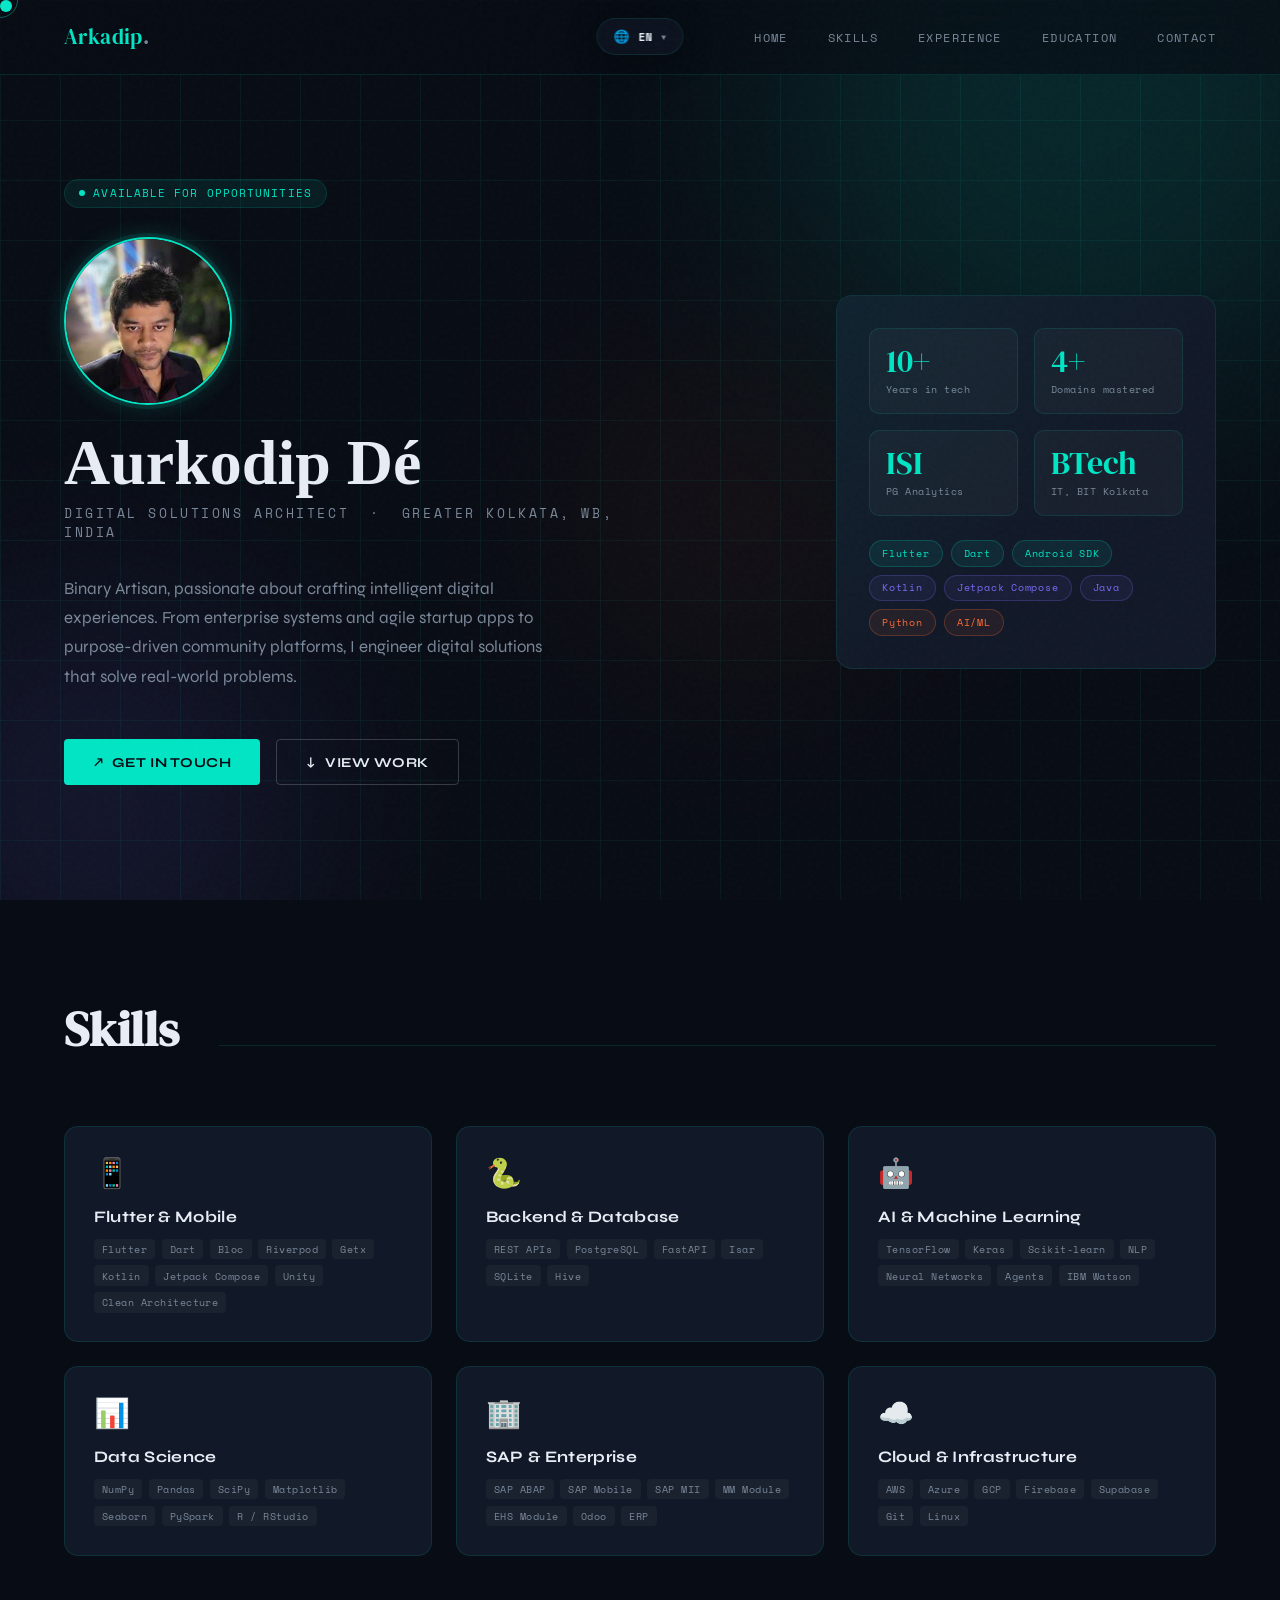
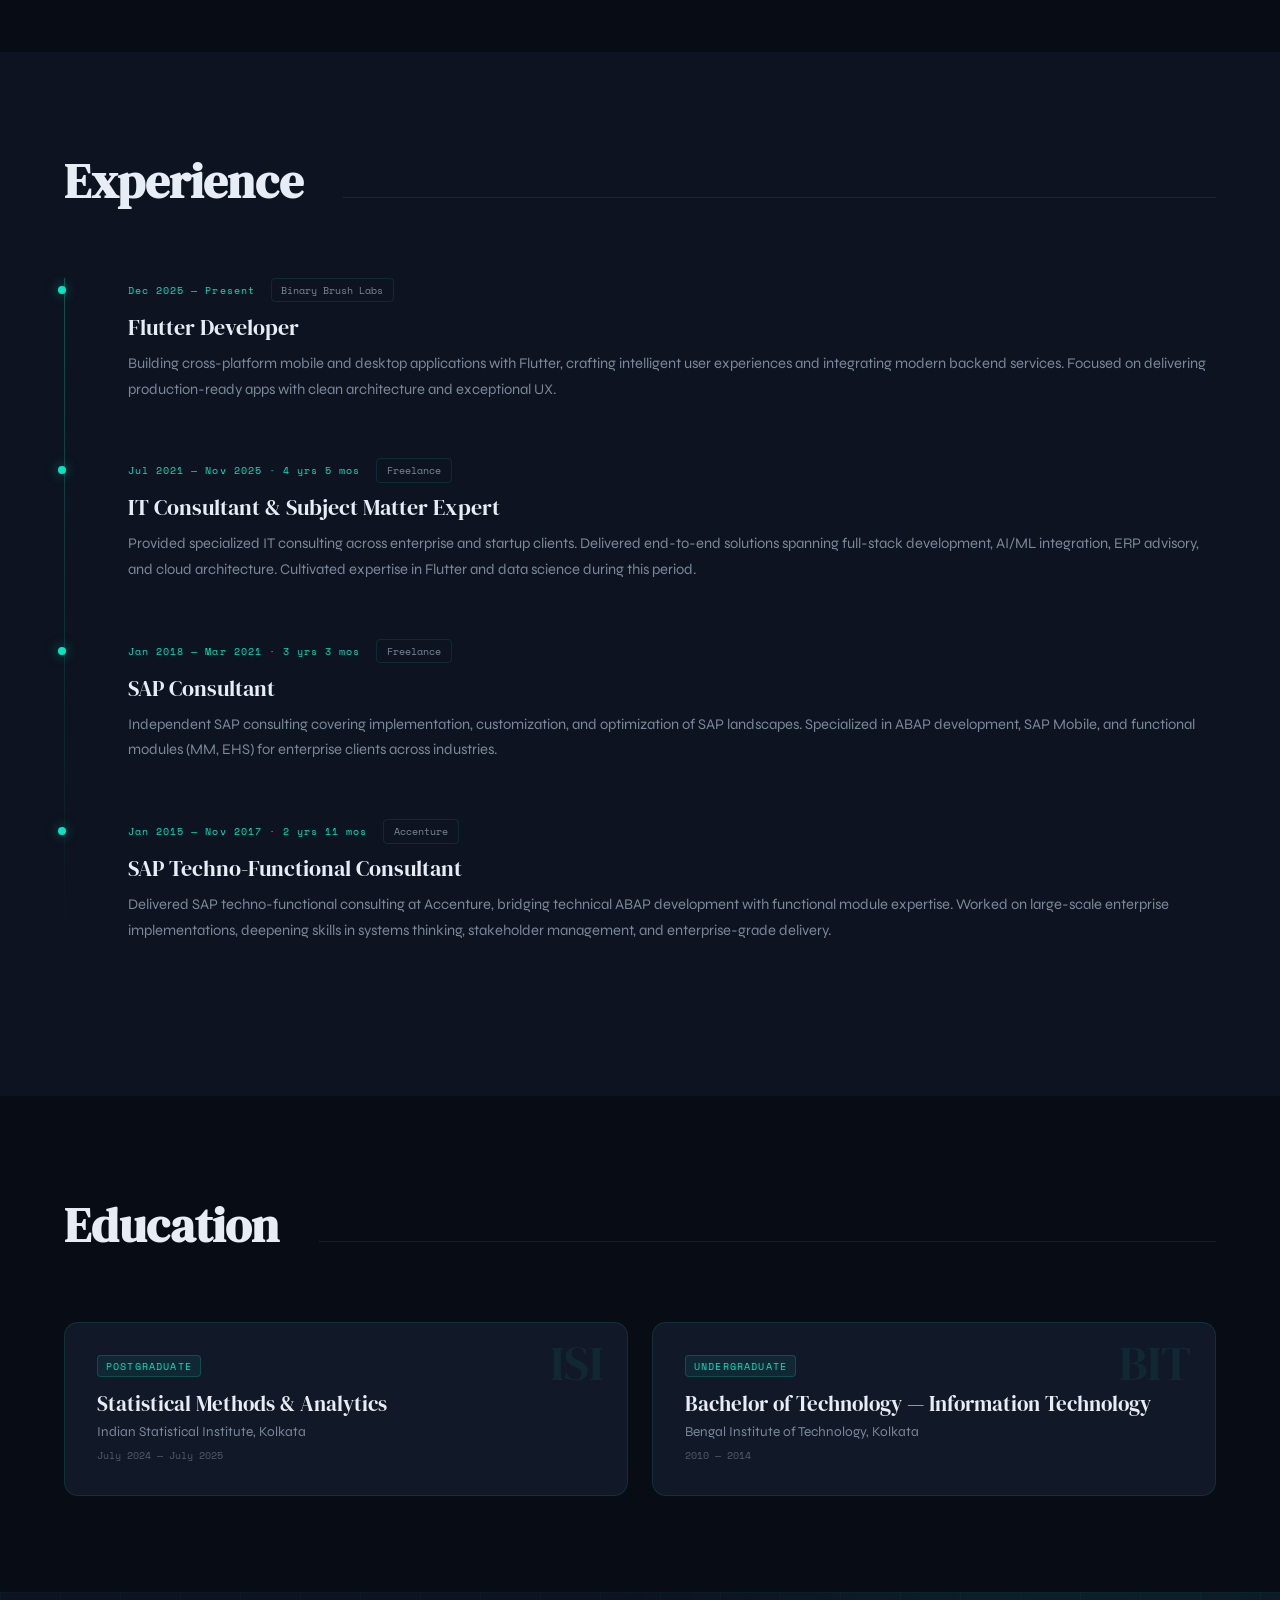
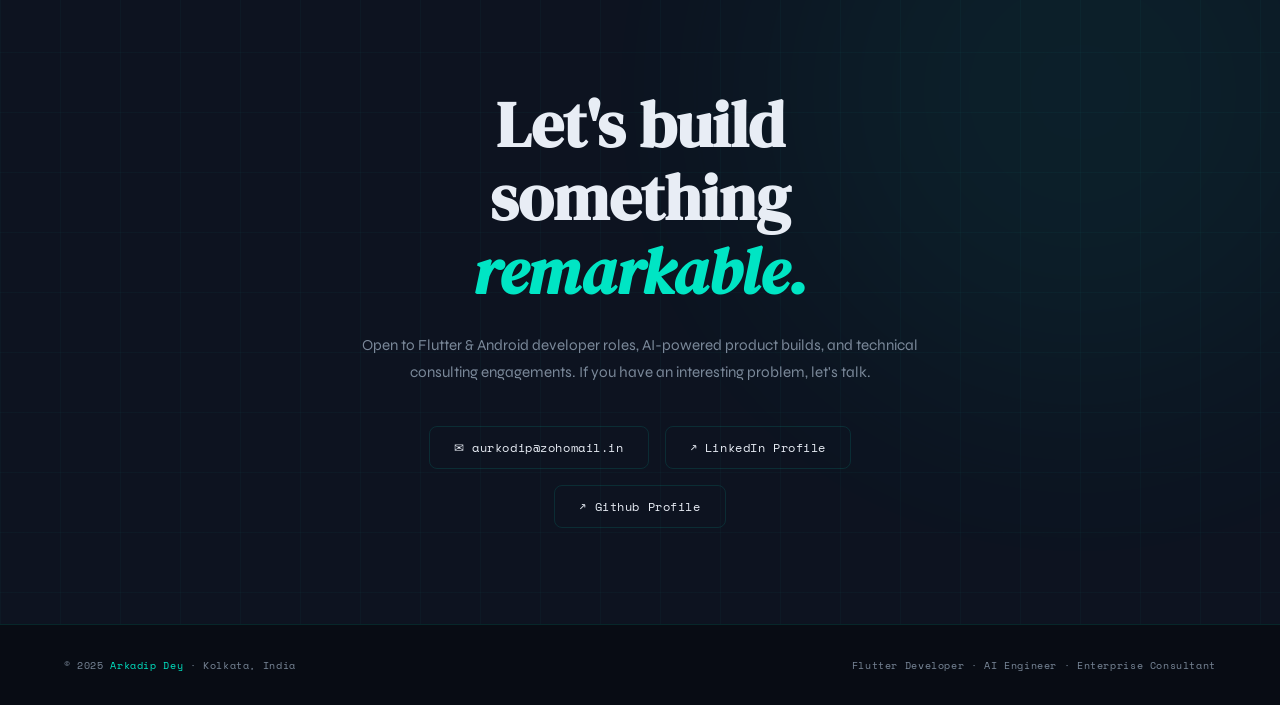
==== commit a4318a67: "Update email contact from iCloud to Zoho Mail" ====
--- a/index.html
+++ b/index.html
@@ -298,8 +298,8 @@
         interesting problem, let's talk.
       </p>
       <div class="contact-links reveal">
-        <a href="mailto:aurkodip@icloud.com" class="contact-link">
-          ✉ aurkodip@icloud.com
+        <a href="mailto:aurkodip@zohomail.in" class="contact-link">
+          ✉ aurkodip@zohomail.in
         </a>
         <a href="https://www.linkedin.com/in/arkadip-dey" target="_blank" rel="noopener" class="contact-link" data-i18n="contact_linkedin">
           ↗ LinkedIn Profile
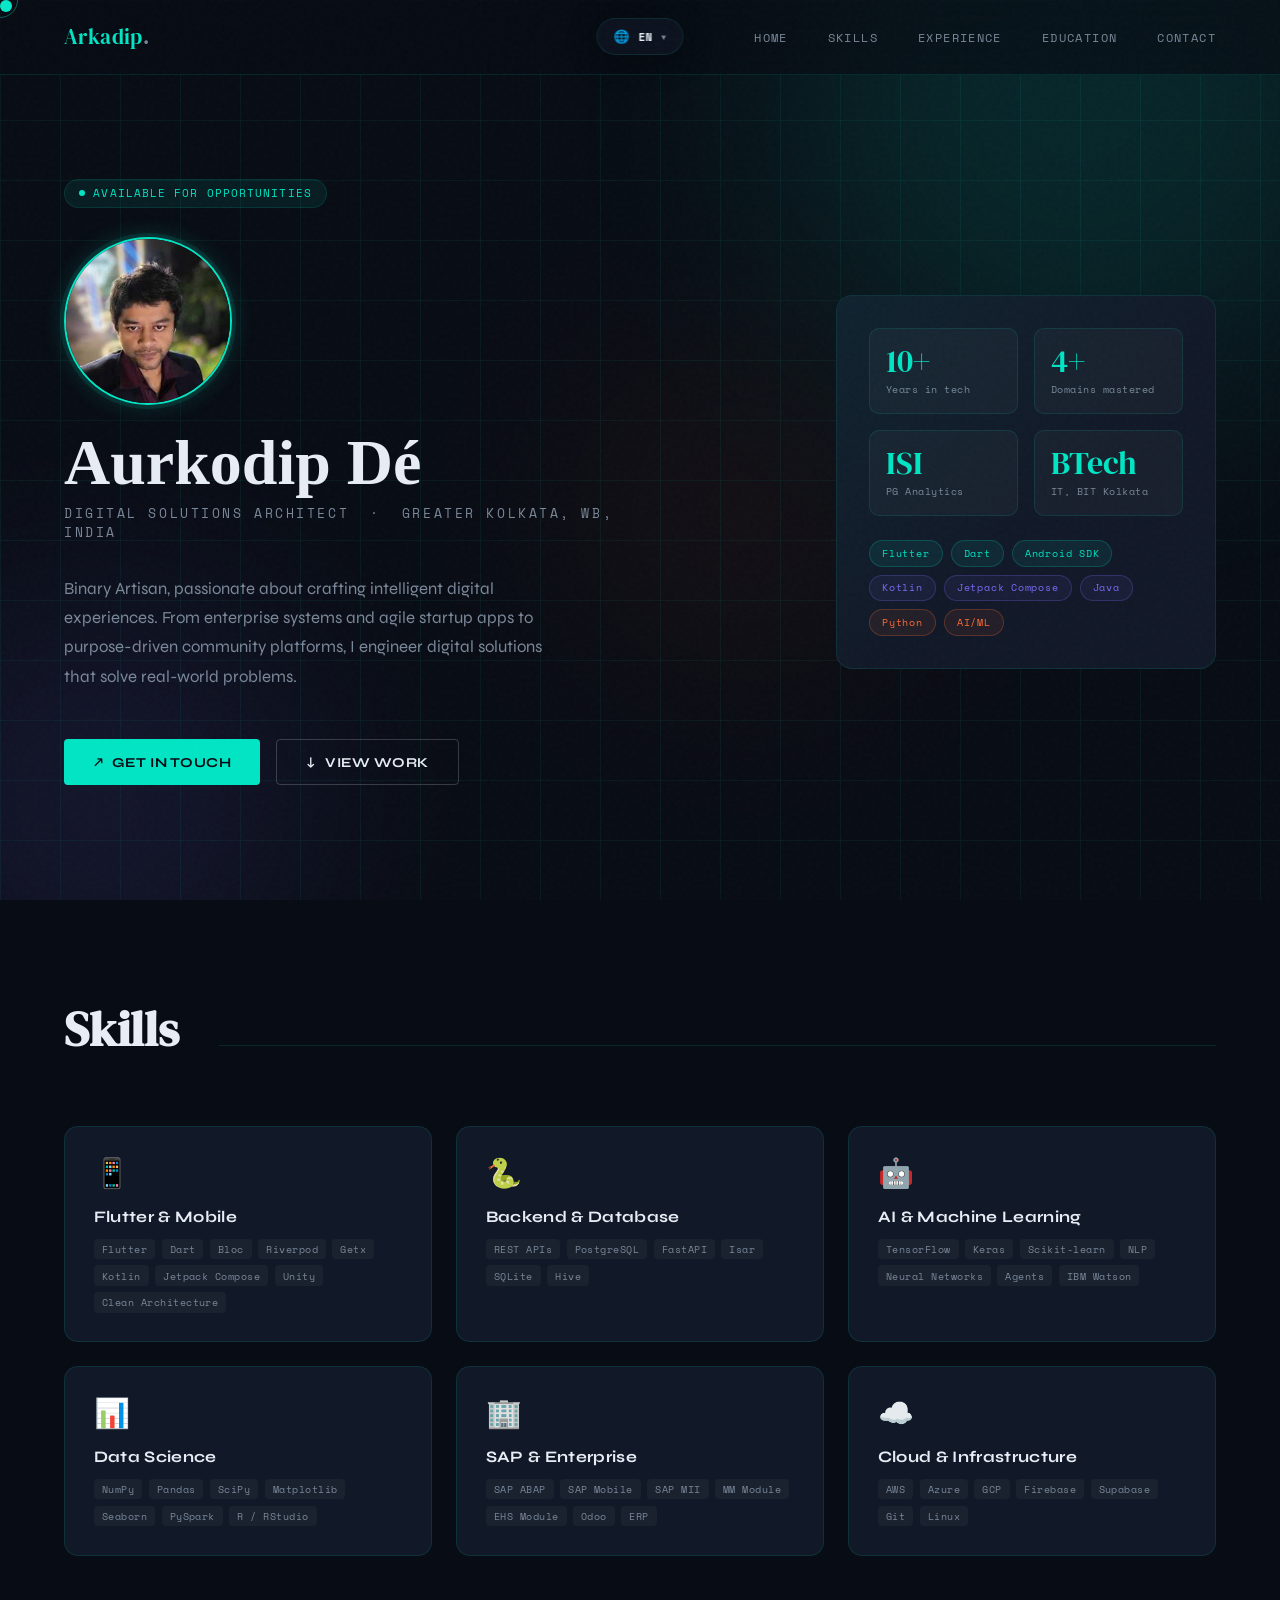
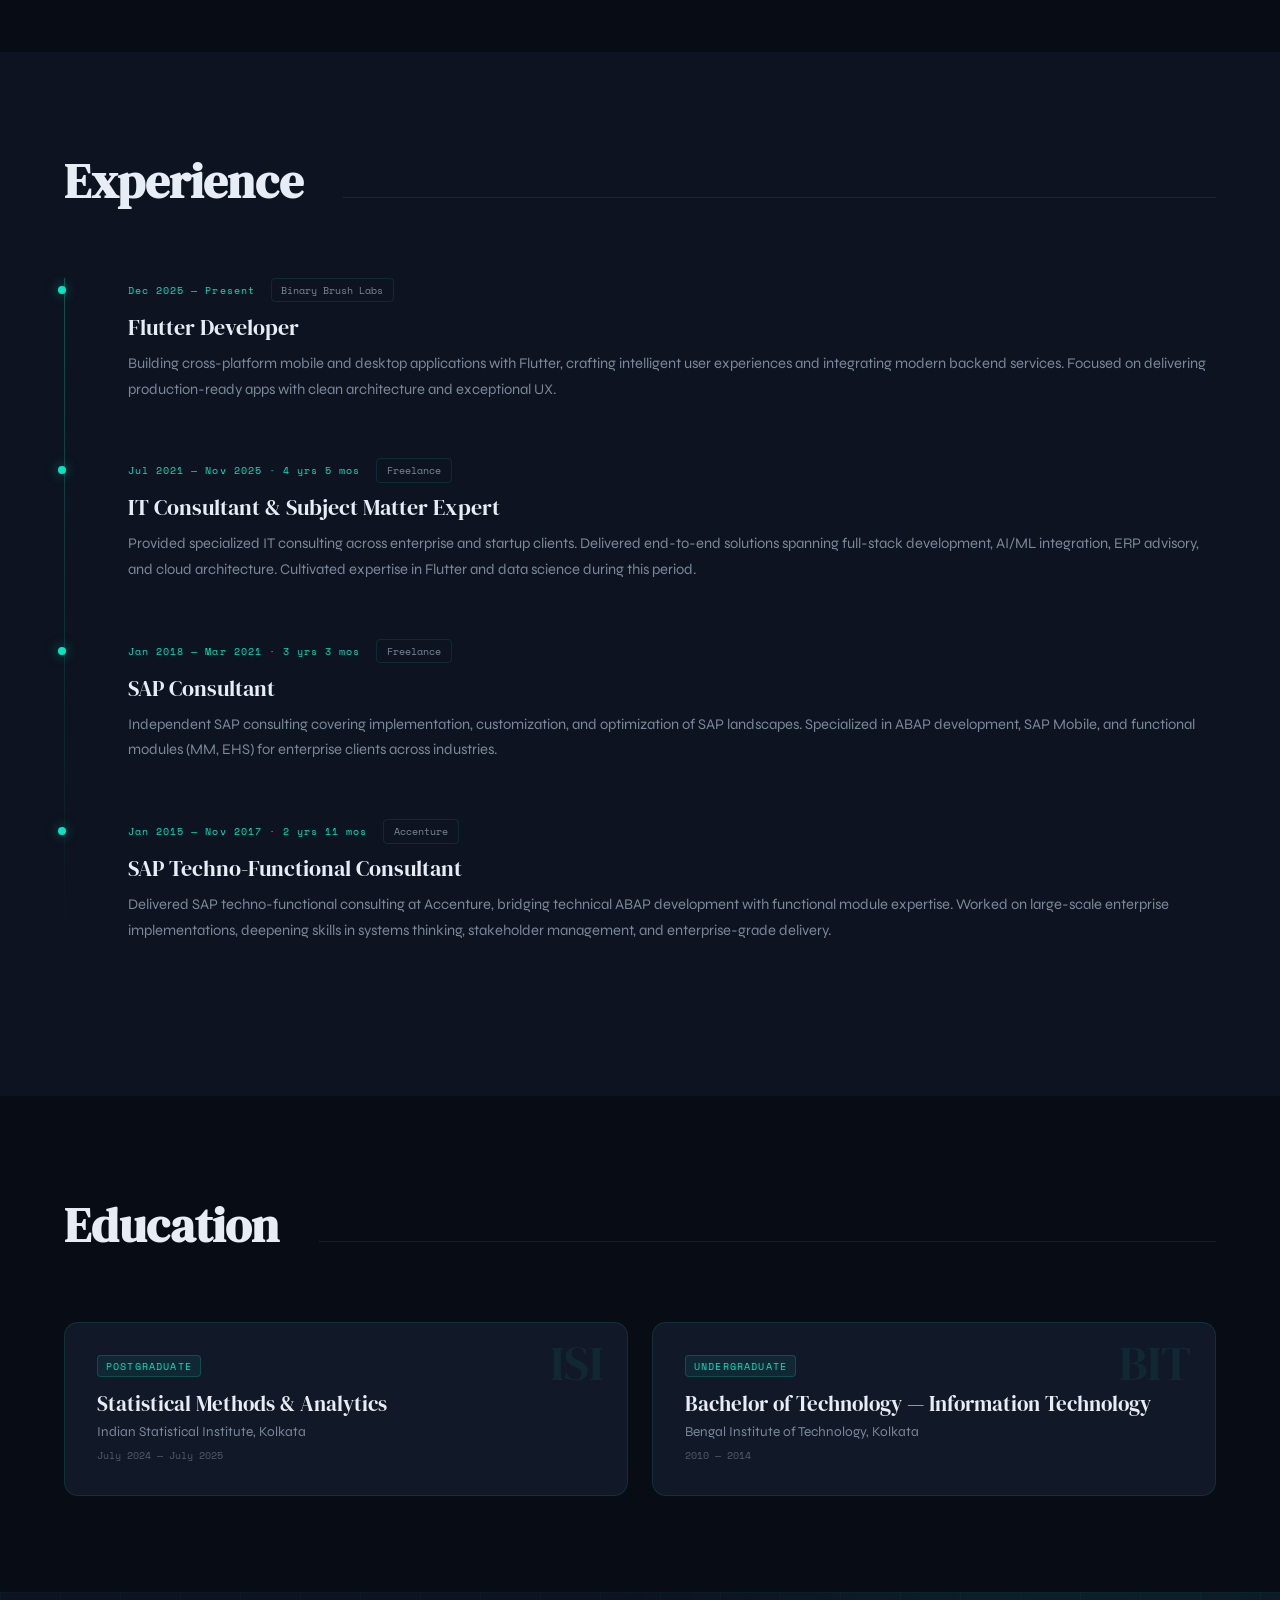
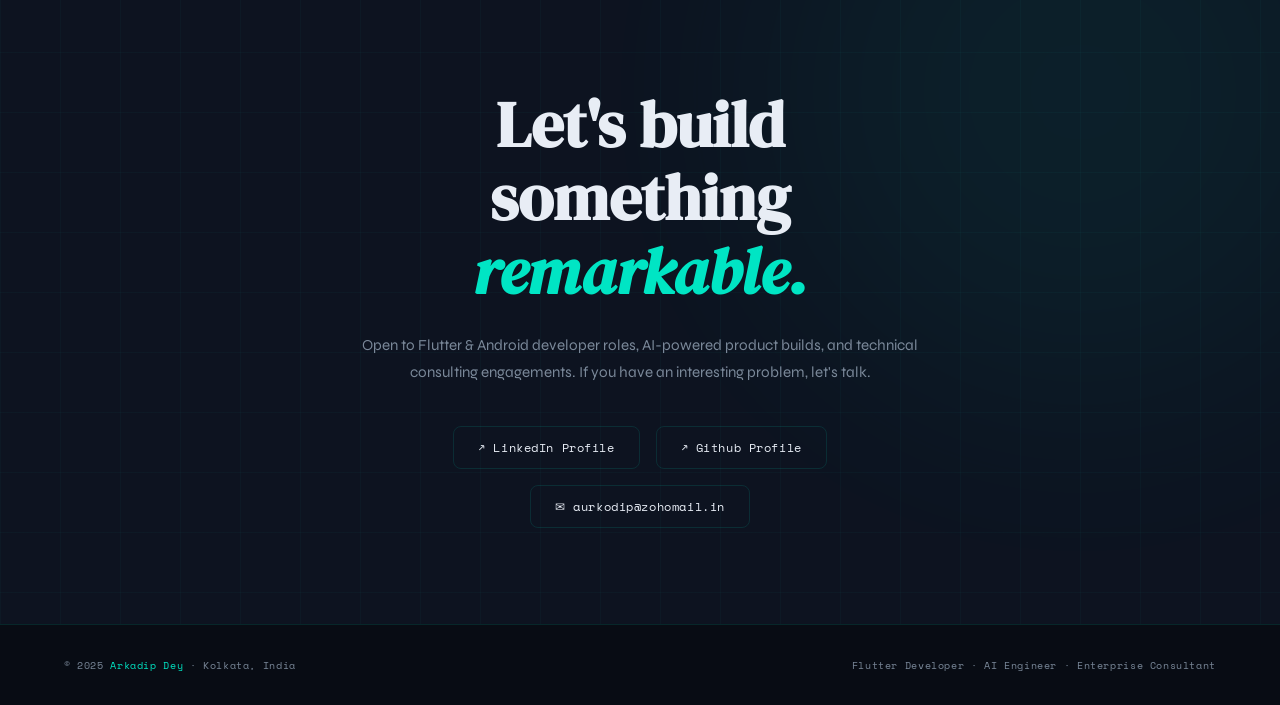
==== commit 2daebf8b: "Restore email link in contact section" ====
--- a/index.html
+++ b/index.html
@@ -298,14 +298,15 @@
         interesting problem, let's talk.
       </p>
       <div class="contact-links reveal">
+        
+        <a href="https://www.linkedin.com/in/arkadip-dey" target="_blank" rel="noopener" class="contact-link" data-i18n="contact_linkedin">
+          ↗ LinkedIn Profile
+        </a>
+        <a href="https://github.com/aurkodip" target="_blank" rel="noopener" class="contact-link" data-i18n="contact_linkedin">
+          ↗ Github Profile
+        </a>
         <a href="mailto:aurkodip@zohomail.in" class="contact-link">
           ✉ aurkodip@zohomail.in
-        </a>
-        <a href="https://www.linkedin.com/in/arkadip-dey" target="_blank" rel="noopener" class="contact-link" data-i18n="contact_linkedin">
-          ↗ LinkedIn Profile
-        </a>
-        <a href="https://github.com/aurkodip" target="_blank" rel="noopener" class="contact-link" data-i18n="contact_linkedin">
-          ↗ Github Profile
         </a>
       </div>
     </div>
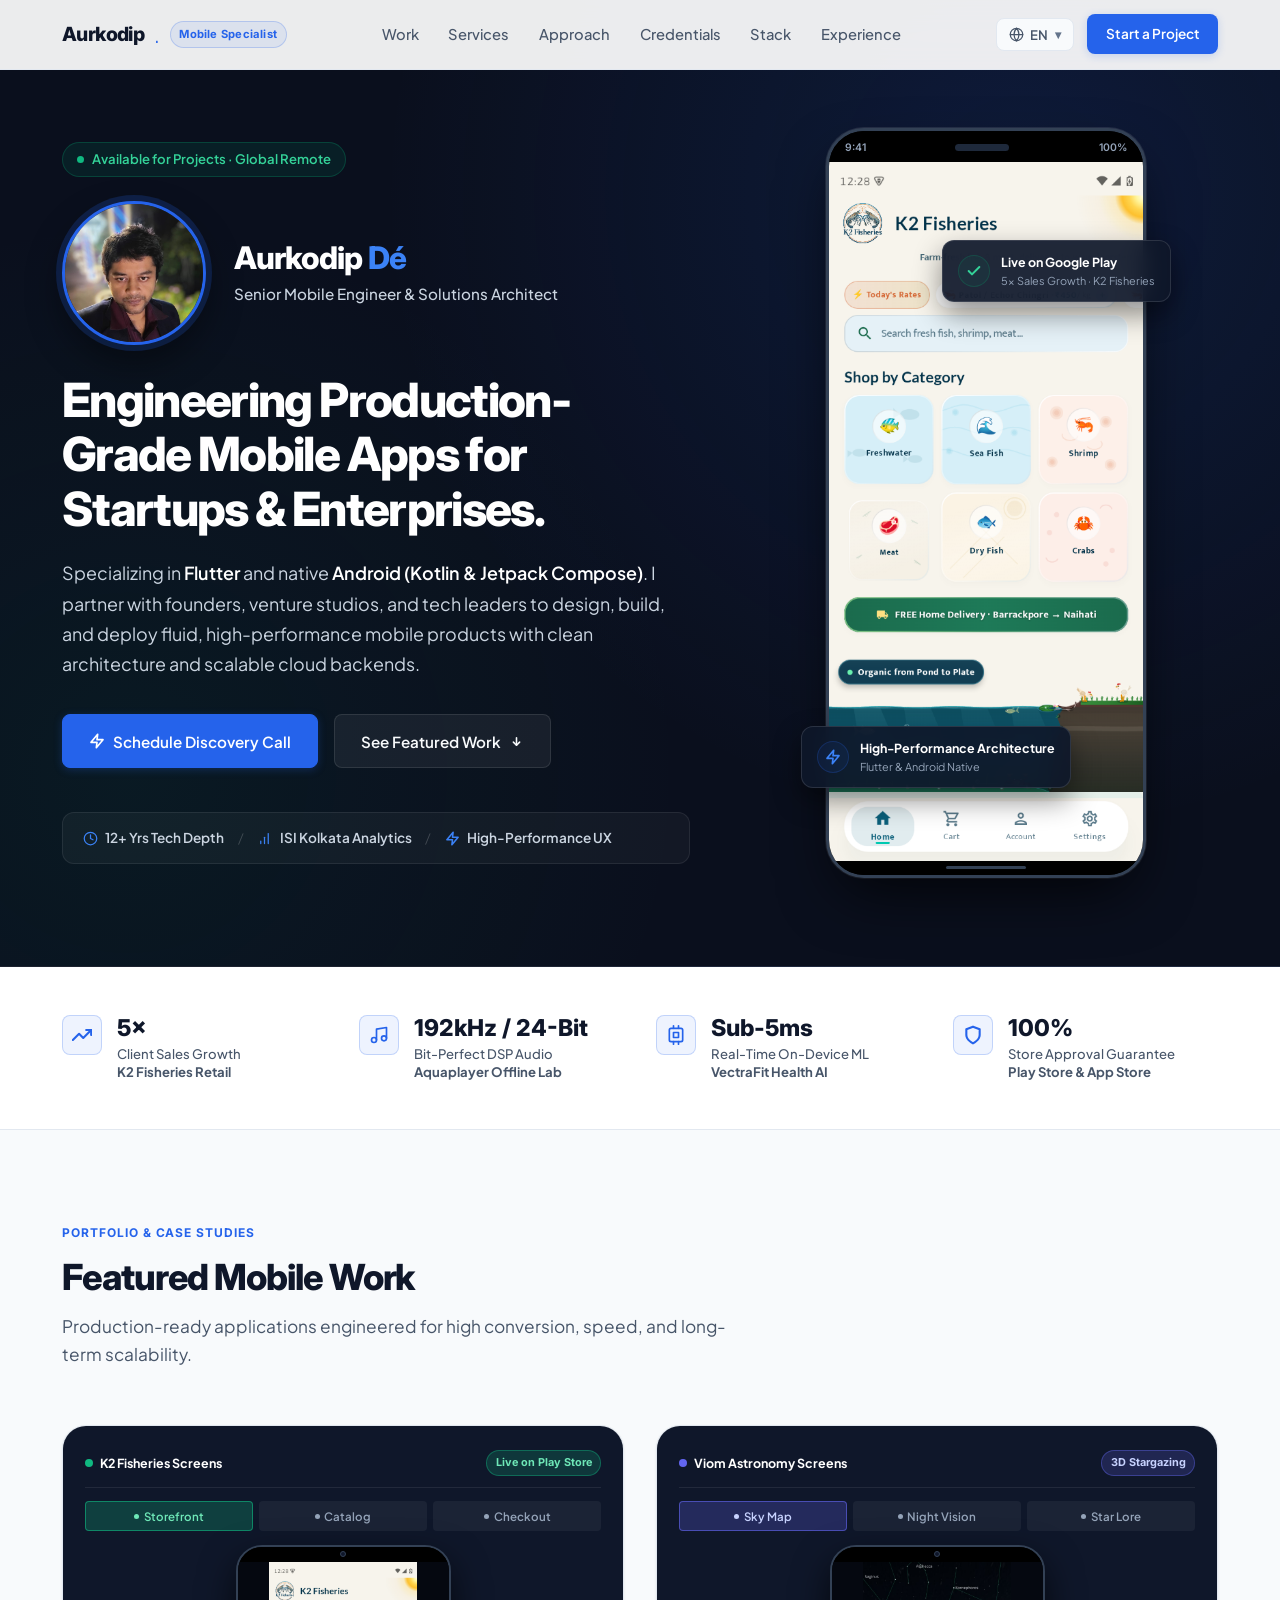
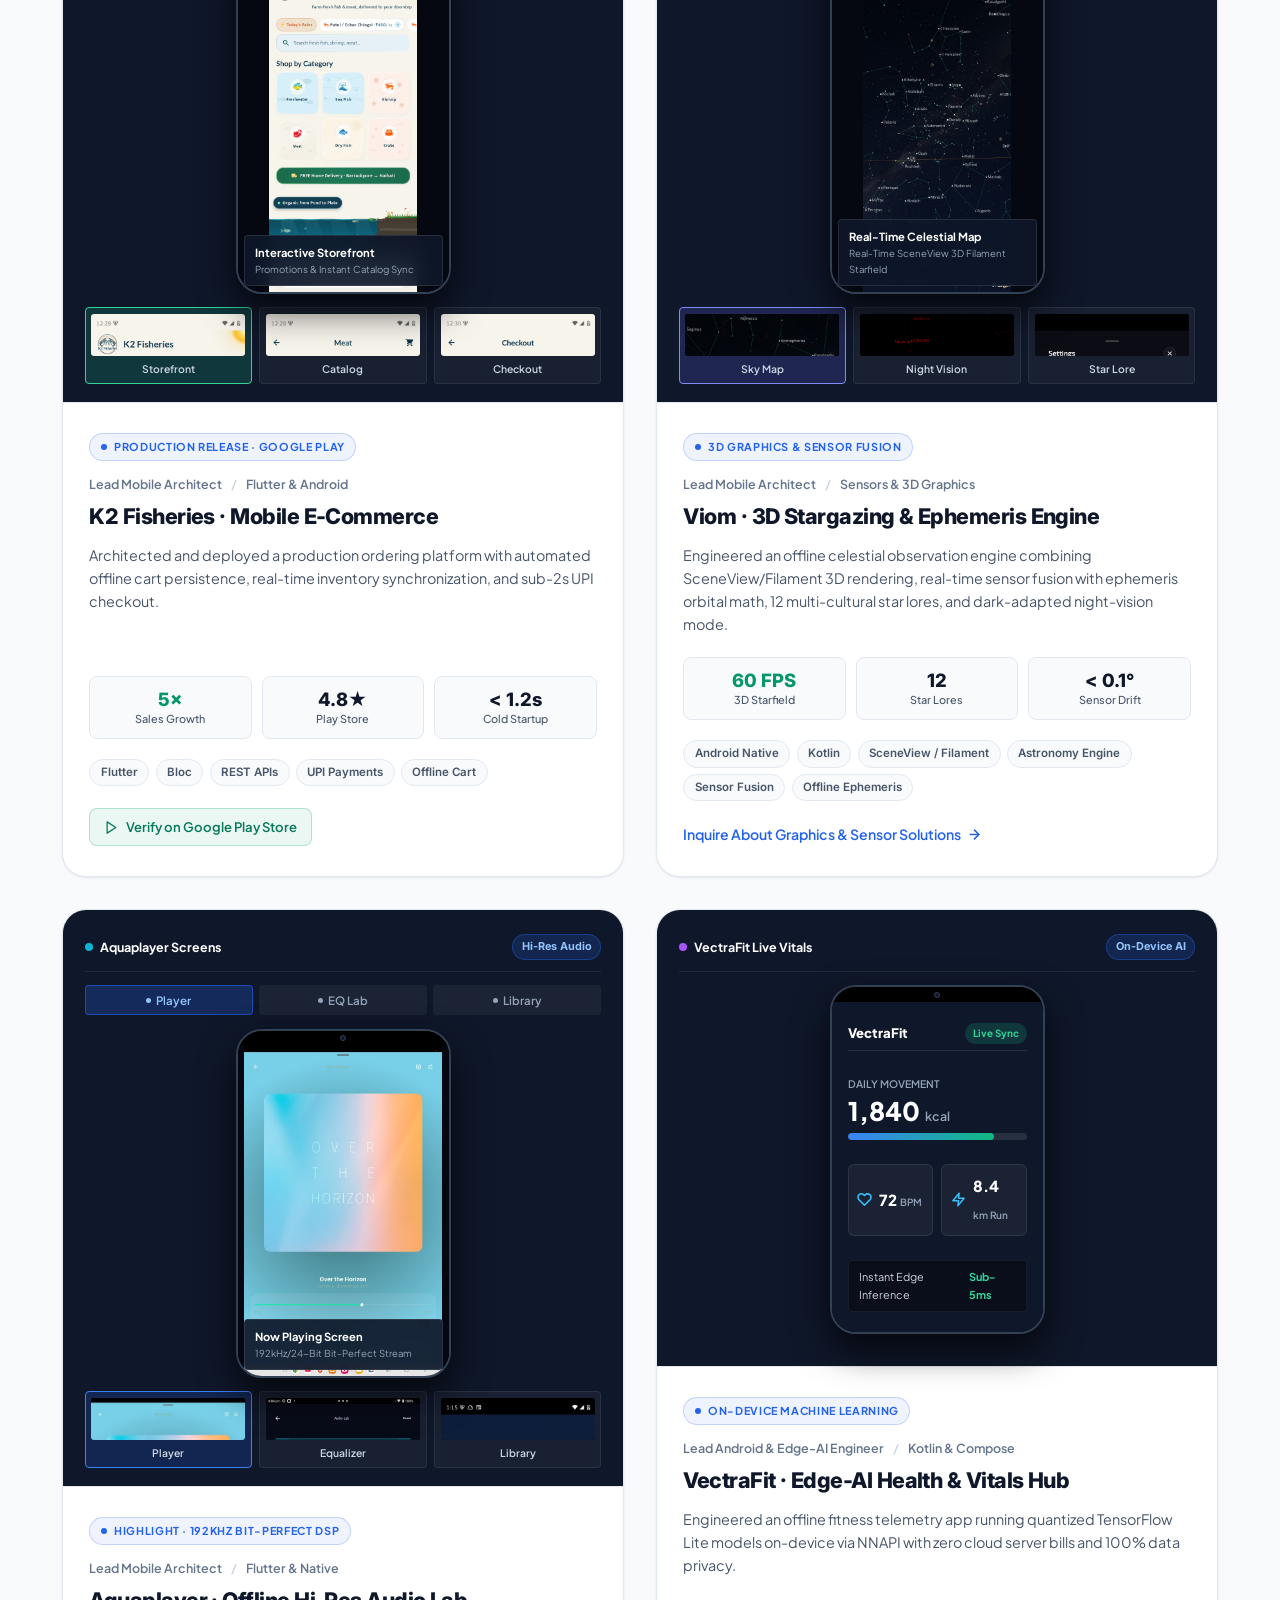
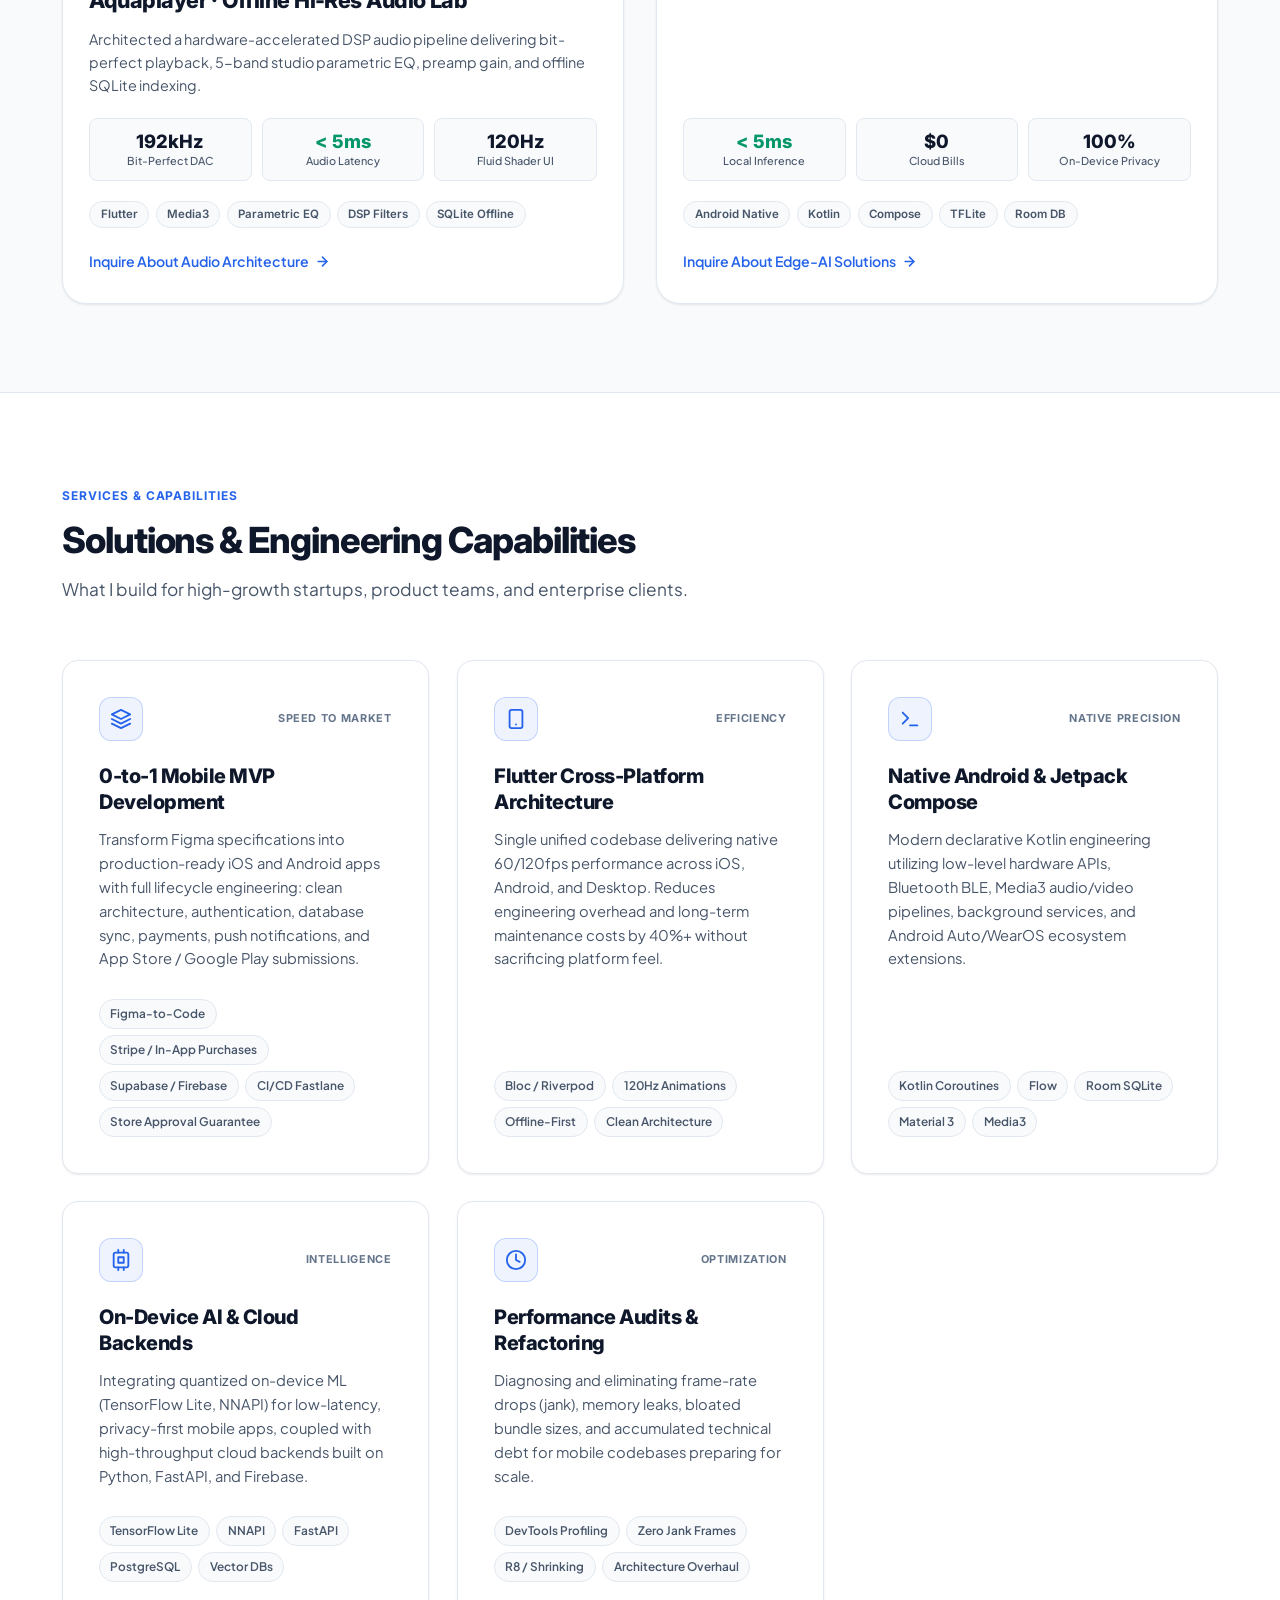
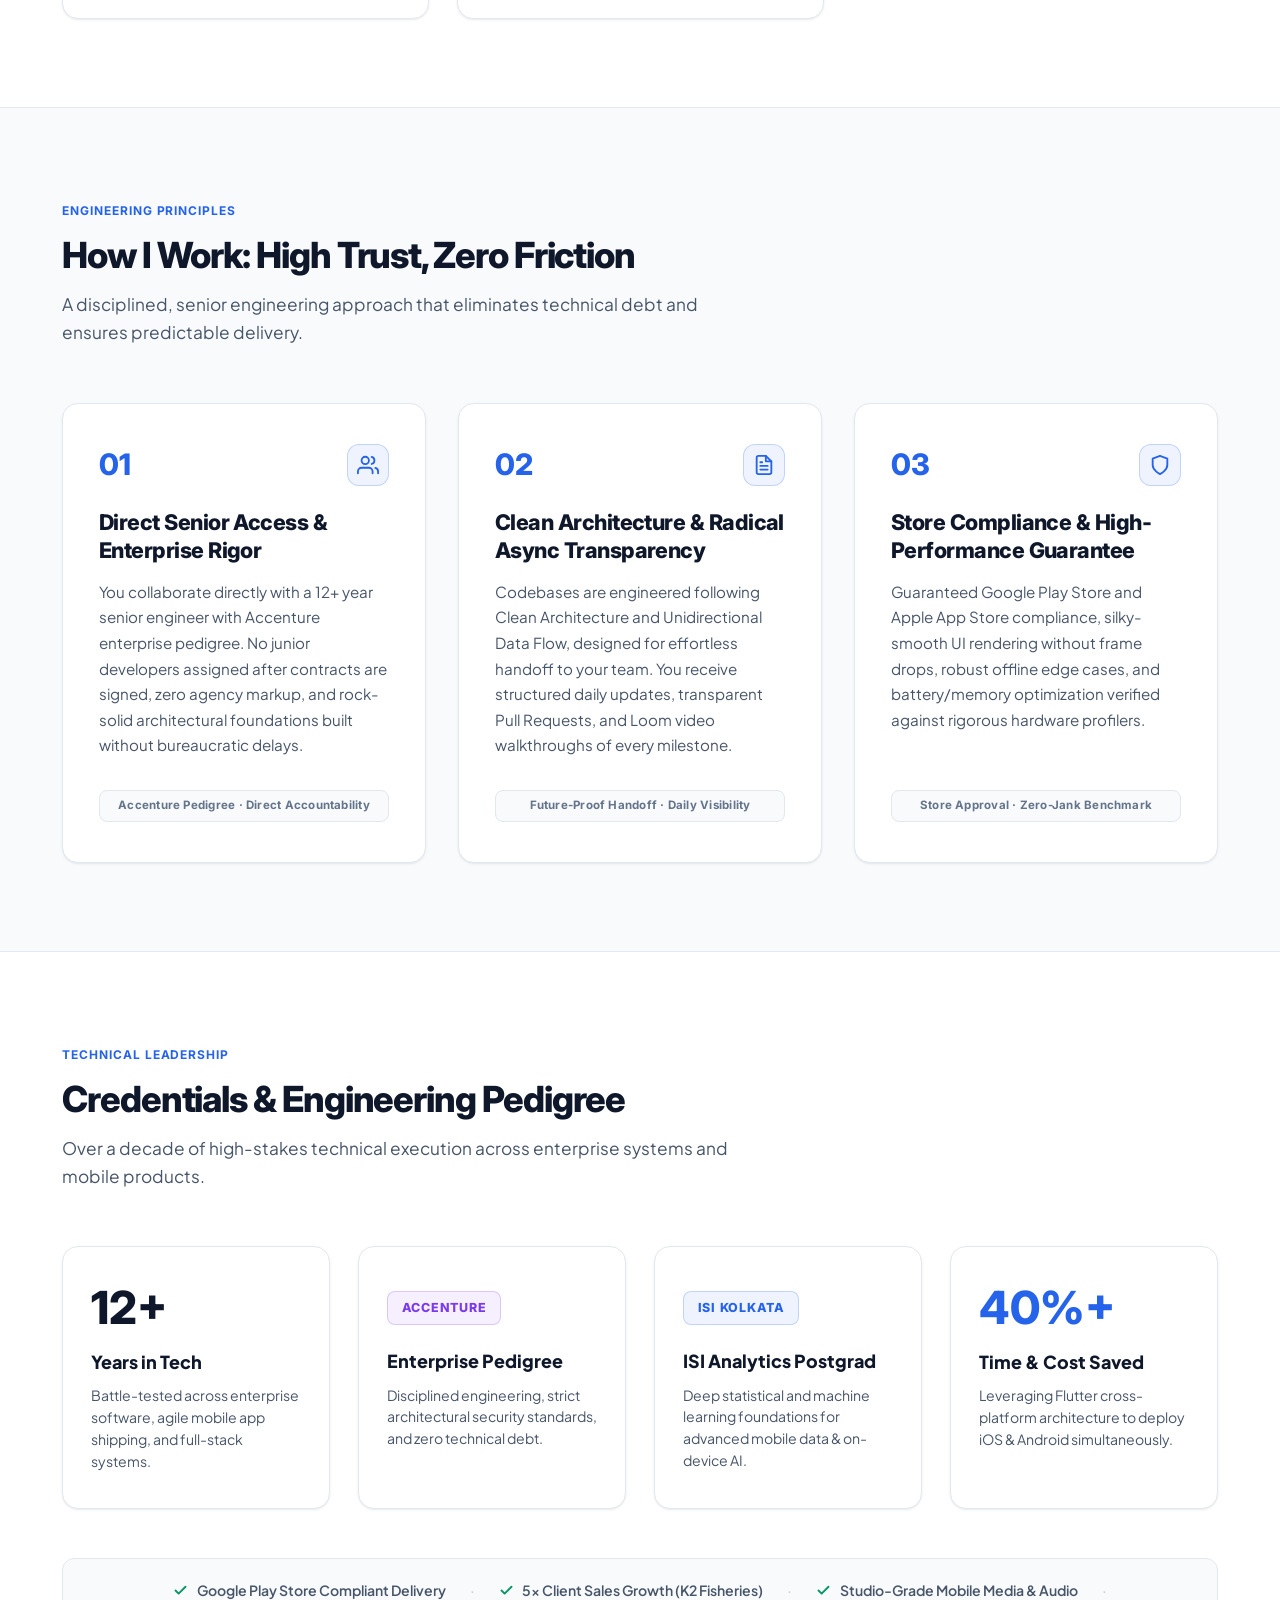
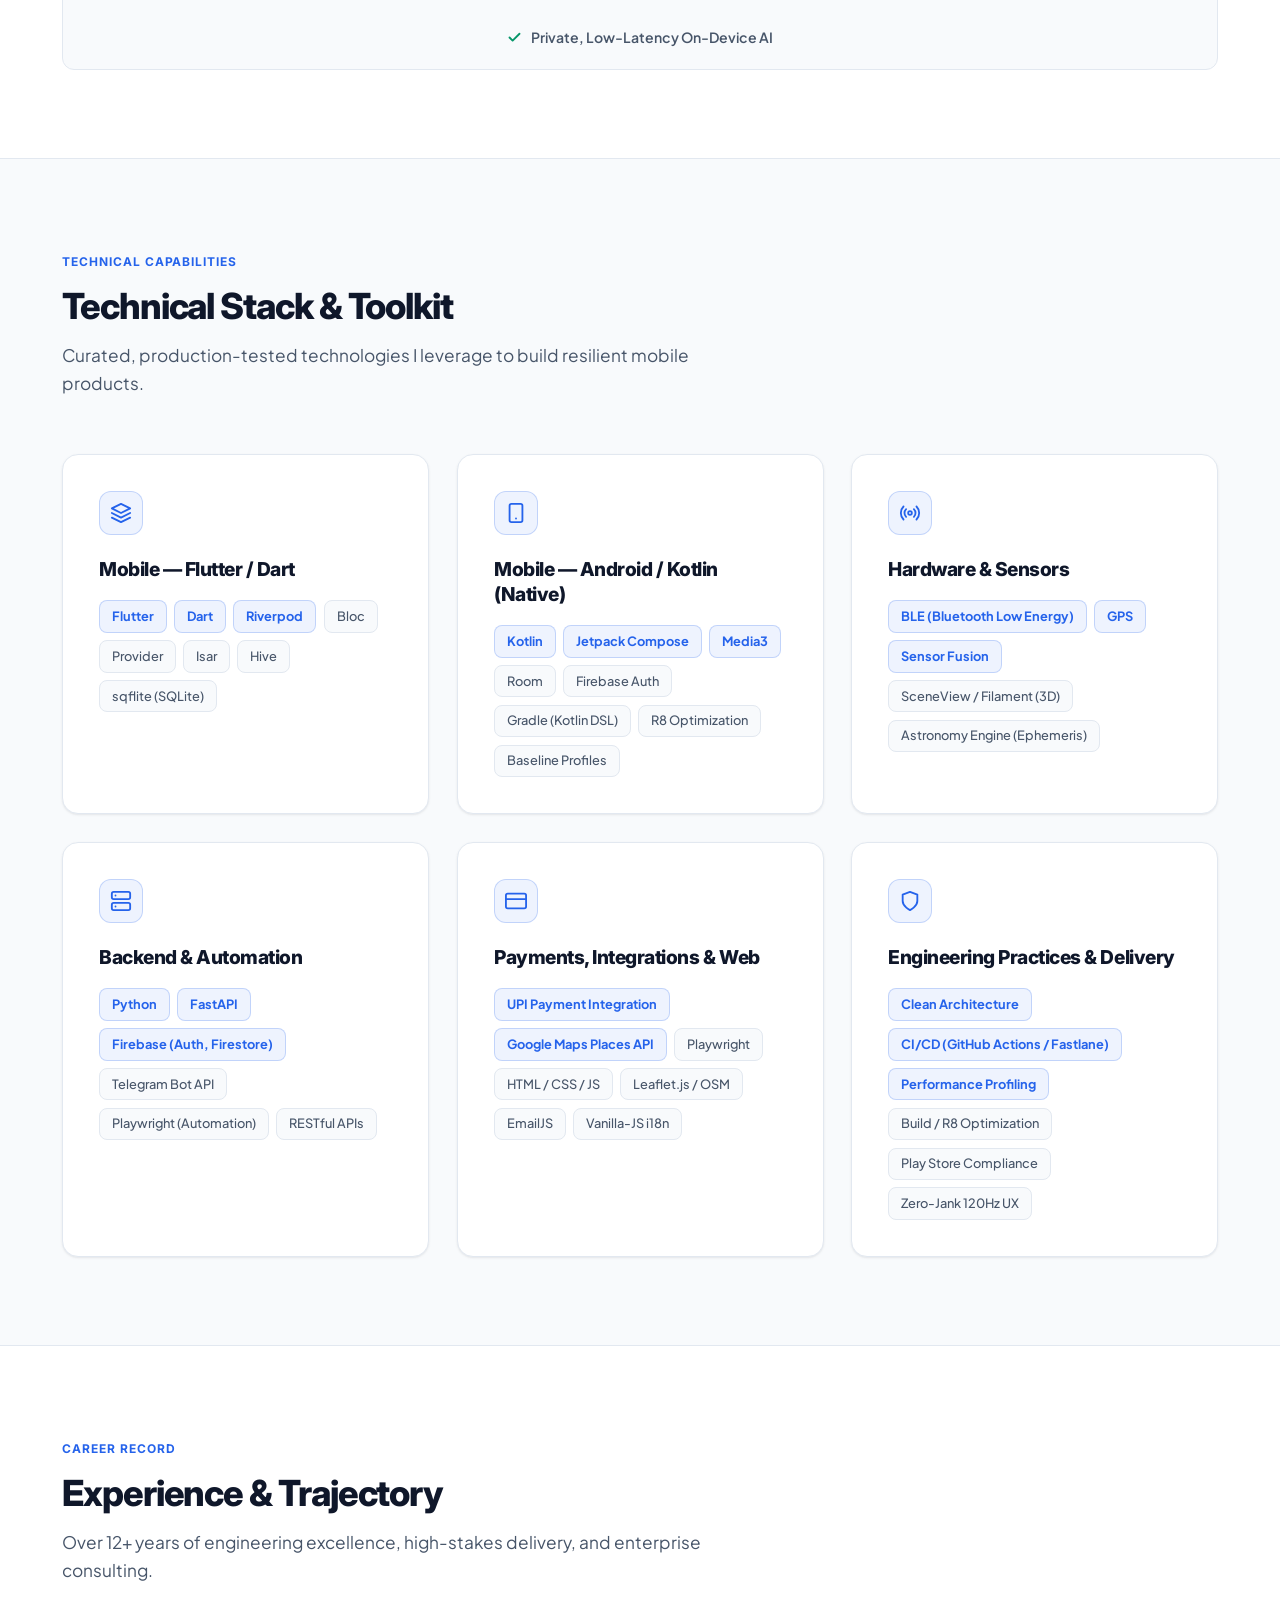
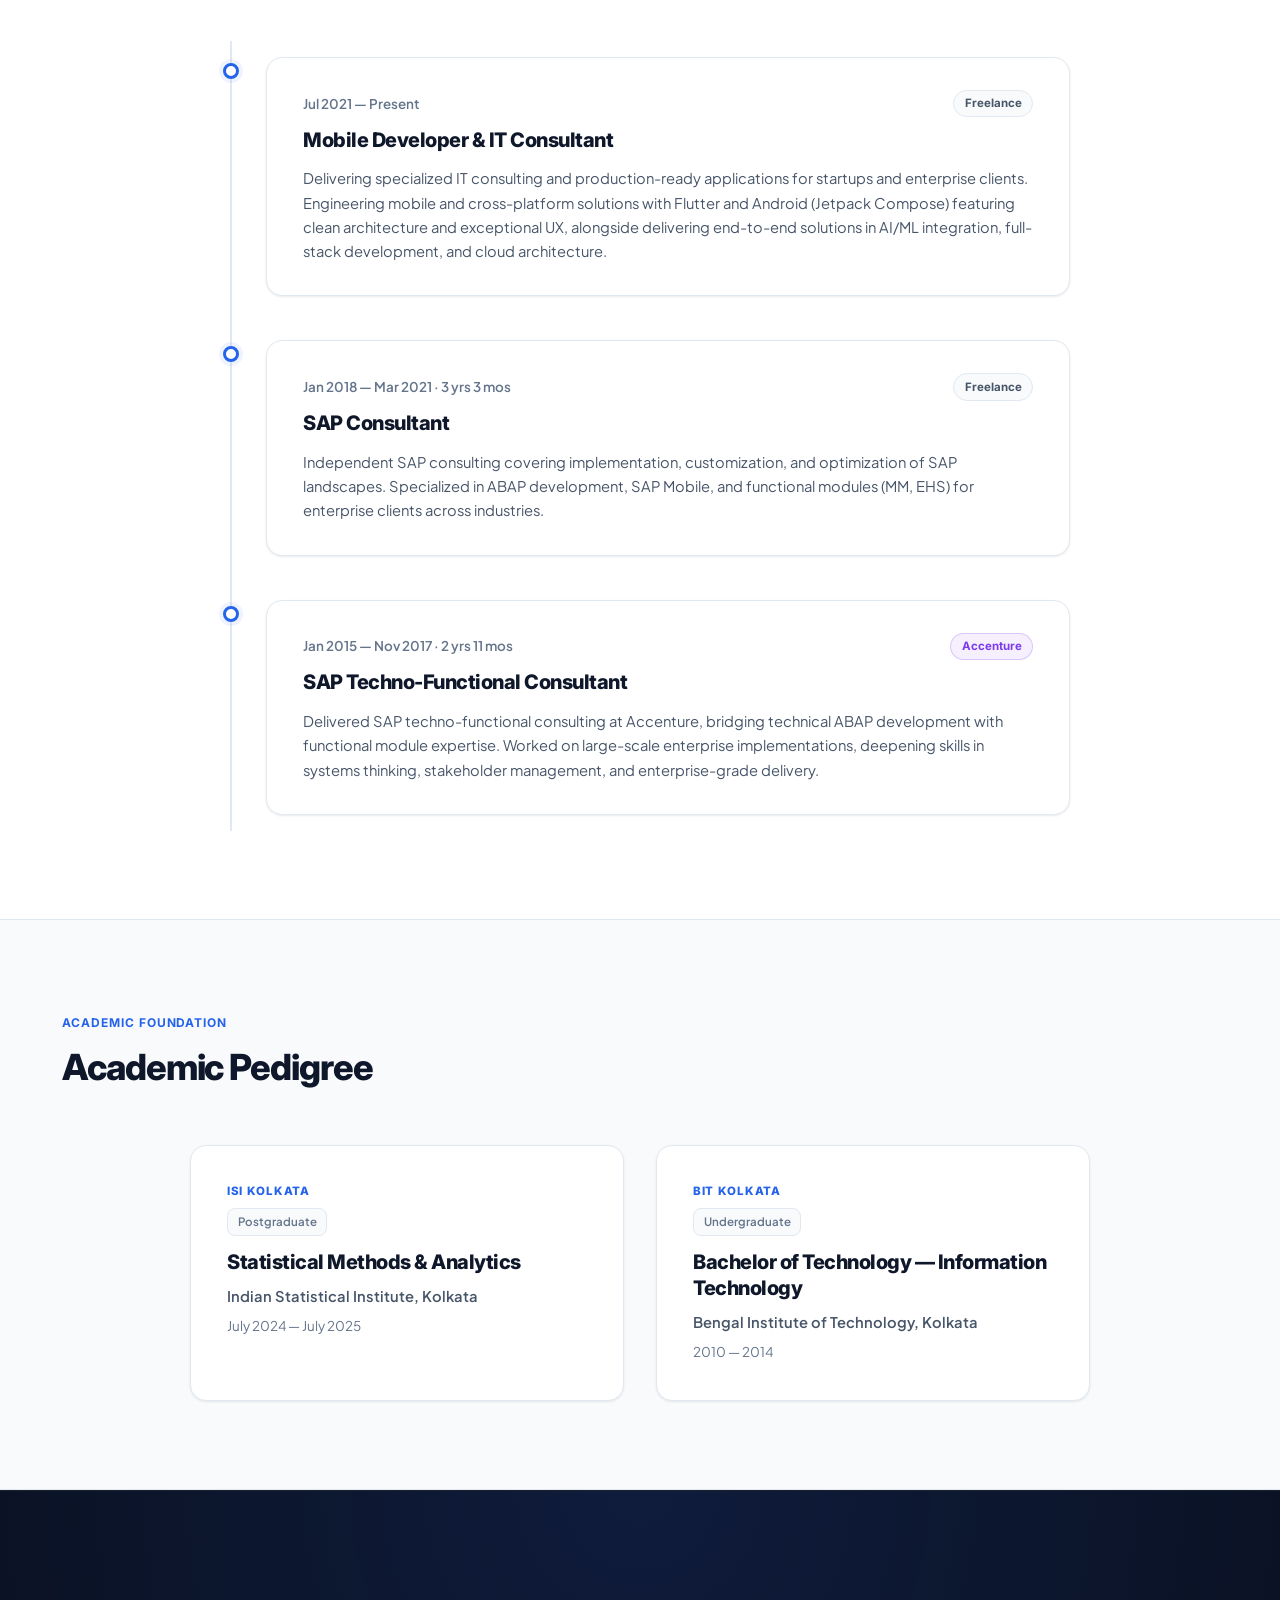
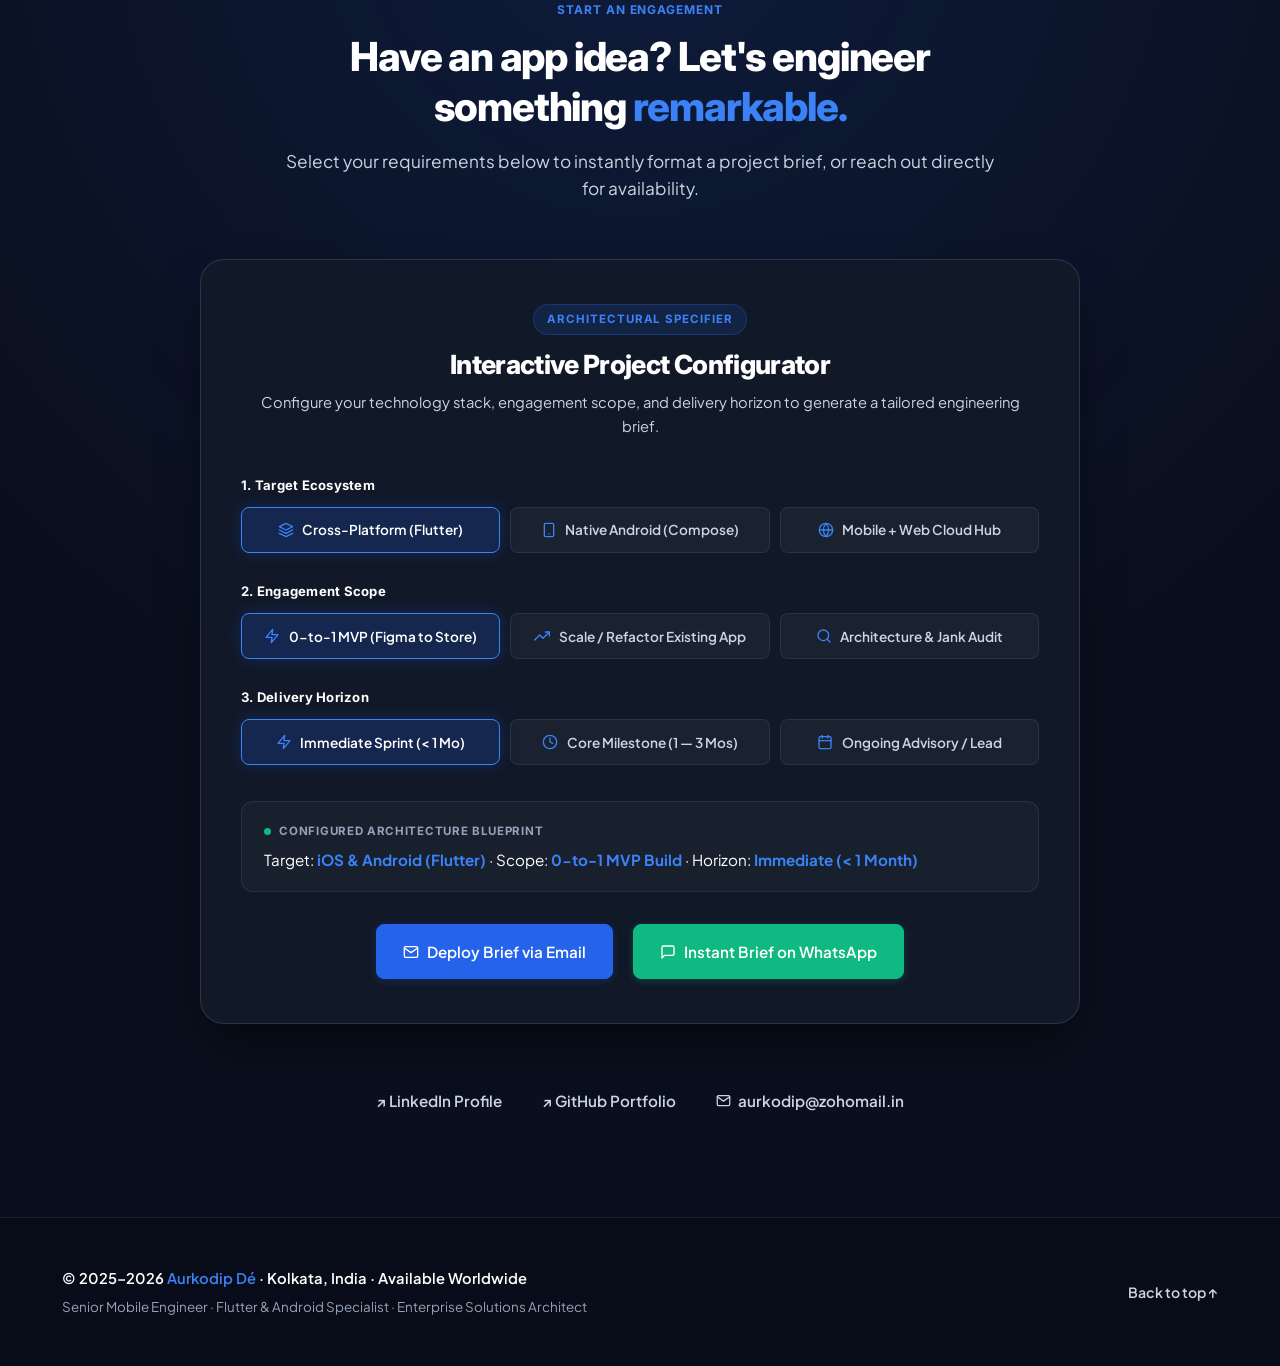
==== commit a92cd2df: "commit" ====
--- a/index.html
+++ b/index.html
@@ -4,321 +4,1298 @@
 <head>
   <meta charset="UTF-8" />
   <meta name="viewport" content="width=device-width, initial-scale=1.0" />
-  <title>Arkadip Dey</title>
+  <title>Aurkodip Dé · Senior Mobile Engineer &amp; Solutions Architect</title>
+  <meta name="description"
+    content="Senior Mobile Engineer specializing in Flutter &amp; Android (Jetpack Compose). Engineering high-performance, fluid mobile products with clean architecture for ambitious startups and enterprise leaders." />
   <link rel="icon" type="image/svg+xml"
     href="[data-uri]">
+  
+  <!-- Modern Google Fonts: Inter for Authority Headings, Plus Jakarta Sans for Body -->
   <link rel="preconnect" href="https://fonts.googleapis.com">
+  <link rel="preconnect" href="https://fonts.gstatic.com" crossorigin>
   <link
-    href="https://fonts.googleapis.com/css2?family=DM+Serif+Display:ital@0;1&family=Space+Mono:ital,wght@0,400;0,700;1,400&family=Syne:wght@400;700;800&display=swap"
+    href="https://fonts.googleapis.com/css2?family=Inter:wght@400;500;600;700;800&family=Plus+Jakarta+Sans:ital,wght@0,400;0,500;0,600;0,700;1,400&display=swap"
     rel="stylesheet">
   <link rel="stylesheet" href="style.css">
 </head>
 
 <body>
 
-  <div class="cursor" id="cursor"></div>
-  <div class="cursor-ring" id="cursorRing"></div>
-
-  <!-- NAV -->
-  <nav>
-    <div class="nav-logo">Arkadip<em style="color:var(--muted);font-style:normal;">.</em></div>
-    <div class="lang-selector">
-      <button class="lang-btn" id="langBtn" aria-label="Select Language">
-        <span class="lang-globe">🌐</span>
-        <span class="lang-current" id="langCurrent">EN</span>
-        <span class="lang-arrow">▼</span>
-      </button>
-      <ul class="lang-dropdown" id="langDropdown">
-        <li><button data-lang="en" class="lang-opt active">EN</button></li>
-        <li><button data-lang="de" class="lang-opt">DE</button></li>
-        <li><button data-lang="fr" class="lang-opt">FR</button></li>
-        <li><button data-lang="es" class="lang-opt">ES</button></li>
-        <li><button data-lang="zh" class="lang-opt">ZH</button></li>
-        <li><button data-lang="ja" class="lang-opt">JA</button></li>
-        <li><button data-lang="ko" class="lang-opt">KO</button></li>
+  <!-- NAVIGATION -->
+  <header class="site-header">
+    <nav>
+      <a href="#home" class="nav-logo">
+        <span class="logo-name">Aurkodip</span><span class="logo-dot">.</span>
+        <span class="nav-role-badge">Mobile Specialist</span>
+      </a>
+      
+      <ul class="nav-links">
+        <li><a href="#work" data-i18n="nav_work">Work</a></li>
+        <li><a href="#services" data-i18n="nav_services">Services</a></li>
+        <li><a href="#approach" data-i18n="nav_pedigree">Approach</a></li>
+        <li><a href="#pedigree">Credentials</a></li>
+        <li><a href="#stack" data-i18n="nav_skills">Stack</a></li>
+        <li><a href="#experience" data-i18n="nav_experience">Experience</a></li>
       </ul>
-    </div>
-    <ul class="nav-links">
-      <li><a href="#home" data-i18n="nav_home">Home</a></li>
-      <li><a href="#skills" data-i18n="nav_skills">Skills</a></li>
-      <li><a href="#experience" data-i18n="nav_experience">Experience</a></li>
-      <li><a href="#education" data-i18n="nav_education">Education</a></li>
-      <li><a href="#contact" data-i18n="nav_contact">Contact</a></li>
-    </ul>
-  </nav>
-
-  <!-- HERO -->
-  <section id="home">
-    <div class="hero-bg">
-      <div class="orb orb-1"></div>
-      <div class="orb orb-2"></div>
-      <div class="orb orb-3"></div>
-      <div class="grid-deco"></div>
-    </div>
-
-    <div class="hero-left">
-      <div class="hero-badge">
-        <span class="badge-dot"></span>
-        <span data-i18n="hero_badge">Available for opportunities</span>
-      </div>
-      <div class="hero-photo"><img
-          src="[data-uri]"
-          alt="Arkadip Dey"></div>
-      <h1 class="hero-name">Aurkodip Dé</h1>
-      <p class="hero-title" data-i18n="hero_title">Digital Solutions Architect &nbsp;·&nbsp; Greater Kolkata, WB, India</p>
-      <p class="hero-desc" data-i18n="hero_desc">
-        Binary Artisan, passionate about crafting intelligent digital experiences. From enterprise systems and agile startup
-        apps to purpose-driven community platforms, I engineer digital solutions that solve real-world problems.
-      </p>
-      <div class="hero-ctas">
-        <a href="#contact" class="btn-primary">
-          <span>↗</span> <span data-i18n="hero_cta_contact">Get in Touch</span>
-        </a>
-        <a href="#experience" class="btn-outline">
-          <span>↓</span> <span data-i18n="hero_cta_work">View Work</span>
+
+      <div class="nav-actions">
+        <div class="lang-selector">
+          <button class="lang-btn" id="langBtn" aria-label="Select Language">
+            <span class="lang-globe">
+              <svg width="15" height="15" viewBox="0 0 24 24" fill="none" stroke="currentColor" stroke-width="2" stroke-linecap="round" stroke-linejoin="round" class="icon-svg"><circle cx="12" cy="12" r="10"></circle><line x1="2" y1="12" x2="22" y2="12"></line><path d="M12 2a15.3 15.3 0 0 1 4 10 15.3 15.3 0 0 1-4 10 15.3 15.3 0 0 1-4-10 15.3 15.3 0 0 1 4-10z"></path></svg>
+            </span>
+            <span class="lang-current" id="langCurrent">EN</span>
+            <span class="lang-arrow">▾</span>
+          </button>
+          <ul class="lang-dropdown" id="langDropdown">
+            <li><button data-lang="en" class="lang-opt active">EN</button></li>
+            <li><button data-lang="de" class="lang-opt">DE</button></li>
+            <li><button data-lang="fr" class="lang-opt">FR</button></li>
+            <li><button data-lang="es" class="lang-opt">ES</button></li>
+            <li><button data-lang="zh" class="lang-opt">ZH</button></li>
+            <li><button data-lang="ja" class="lang-opt">JA</button></li>
+            <li><button data-lang="ko" class="lang-opt">KO</button></li>
+          </ul>
+        </div>
+        <a href="#contact" class="nav-cta-btn">
+          <span data-i18n="nav_book_call">Start a Project</span>
         </a>
       </div>
-    </div>
-
-    <div class="hero-right">
-      <div class="hero-card">
-        <div class="stat-grid">
-          <div class="stat-box">
-            <div class="stat-num">10+</div>
-            <div class="stat-desc" data-i18n="stat_years">Years in tech</div>
-          </div>
-          <div class="stat-box">
-            <div class="stat-num">4+</div>
-            <div class="stat-desc" data-i18n="stat_domains">Domains mastered</div>
-          </div>
-          <div class="stat-box">
-            <div class="stat-num">ISI</div>
-            <div class="stat-desc" data-i18n="stat_isi">PG Analytics</div>
-          </div>
-          <div class="stat-box">
-            <div class="stat-num">BTech</div>
-            <div class="stat-desc" data-i18n="stat_btech">IT, BIT Kolkata</div>
-          </div>
-        </div>
-        <div class="skill-chips">
-          <span class="chip">Flutter</span>
-          <span class="chip">Dart</span>
-          <span class="chip">Android SDK</span>
-          <span class="chip purple">Kotlin</span>
-
-          <span class="chip purple">Jetpack Compose</span>
-          <span class="chip purple">Java</span>
-
-
-          <span class="chip orange">Python</span>
-          <span class="chip orange">AI/ML</span>
-
-
-        </div>
+    </nav>
+  </header>
+
+  <main>
+    <!-- HERO SECTION (Executive Navy Contrast Canvas) -->
+    <section id="home" class="hero-section">
+      <div class="hero-container">
+        <div class="hero-left">
+          <div class="hero-status-pill">
+            <span class="status-pulse-dot"></span>
+            <span data-i18n="hero_badge">Available for Projects · Global Remote</span>
+          </div>
+
+          <div class="hero-profile-header">
+            <div class="hero-avatar-frame">
+              <img
+                src="assets/aurkodip.jpg"
+                alt="Aurkodip Dé" />
+            </div>
+            <div class="hero-name-col">
+              <h1 class="hero-name">Aurkodip <span>Dé</span></h1>
+              <p class="hero-role-title">Senior Mobile Engineer &amp; Solutions Architect</p>
+            </div>
+          </div>
+
+          <h2 class="hero-headline" data-i18n="hero_headline">
+            Engineering Production-Grade Mobile Apps for Startups &amp; Enterprises.
+          </h2>
+
+          <p class="hero-desc" data-i18n="hero_desc">
+            Specializing in <strong>Flutter</strong> and native <strong>Android (Kotlin &amp; Jetpack Compose)</strong>. I partner with founders, venture studios, and tech leaders to design, build, and deploy fluid, high-performance mobile products with clean architecture and scalable cloud backends.
+          </p>
+
+          <div class="hero-ctas">
+            <a href="#contact" class="btn-primary">
+              <svg width="16" height="16" viewBox="0 0 24 24" fill="none" stroke="currentColor" stroke-width="2.5" stroke-linecap="round" stroke-linejoin="round" class="icon-svg"><polygon points="13 2 3 14 12 14 11 22 21 10 12 10 13 2"></polygon></svg>
+              <span data-i18n="hero_cta_contact">Schedule Discovery Call</span>
+            </a>
+            <a href="#work" class="btn-secondary">
+              <span>See Featured Work</span>
+              <svg width="15" height="15" viewBox="0 0 24 24" fill="none" stroke="currentColor" stroke-width="2.5" stroke-linecap="round" stroke-linejoin="round" class="icon-svg"><polyline points="7 13 12 18 17 13"></polyline><line x1="12" y1="6" x2="12" y2="18"></line></svg>
+            </a>
+          </div>
+
+          <!-- Solid Trust Bar -->
+          <div class="hero-trust-bar">
+            <div class="trust-pill">
+              <svg width="15" height="15" viewBox="0 0 24 24" fill="none" stroke="currentColor" stroke-width="2" stroke-linecap="round" stroke-linejoin="round" class="icon-svg"><circle cx="12" cy="12" r="10"></circle><polyline points="12 6 12 12 16 14"></polyline></svg>
+              <span>12+ Yrs Tech Depth</span>
+            </div>
+            <div class="trust-sep">/</div>
+            <div class="trust-pill">
+              <svg width="15" height="15" viewBox="0 0 24 24" fill="none" stroke="currentColor" stroke-width="2" stroke-linecap="round" stroke-linejoin="round" class="icon-svg"><line x1="12" y1="20" x2="12" y2="10"></line><line x1="18" y1="20" x2="18" y2="4"></line><line x1="6" y1="20" x2="6" y2="16"></line></svg>
+              <span>ISI Kolkata Analytics</span>
+            </div>
+            <div class="trust-sep">/</div>
+            <div class="trust-pill">
+              <svg width="15" height="15" viewBox="0 0 24 24" fill="none" stroke="currentColor" stroke-width="2.5" stroke-linecap="round" stroke-linejoin="round" class="icon-svg"><polygon points="13 2 3 14 12 14 11 22 21 10 12 10 13 2"></polygon></svg>
+              <span>High-Performance UX</span>
+            </div>
+          </div>
+        </div>
+
+        <!-- HERO RIGHT: CRISP UNTRUNCATED MOBILE SHOWCASE -->
+        <div class="hero-right hero-device-showcase">
+          <div class="flagship-device-wrapper">
+            <!-- Floating Trust Badges -->
+            <div class="floating-trust-badge top-badge">
+              <div class="ftb-icon-wrap">
+                <svg width="16" height="16" viewBox="0 0 24 24" fill="none" stroke="currentColor" stroke-width="3" stroke-linecap="round" stroke-linejoin="round" class="icon-svg"><polyline points="20 6 9 17 4 12"></polyline></svg>
+              </div>
+              <div class="ftb-content">
+                <span class="ftb-title">Live on Google Play</span>
+                <span class="ftb-sub">5× Sales Growth · K2 Fisheries</span>
+              </div>
+            </div>
+
+            <div class="floating-trust-badge bottom-badge">
+              <div class="ftb-icon-wrap blue">
+                <svg width="16" height="16" viewBox="0 0 24 24" fill="none" stroke="currentColor" stroke-width="2.5" stroke-linecap="round" stroke-linejoin="round" class="icon-svg"><polygon points="13 2 3 14 12 14 11 22 21 10 12 10 13 2"></polygon></svg>
+              </div>
+              <div class="ftb-content">
+                <span class="ftb-title">High-Performance Architecture</span>
+                <span class="ftb-sub">Flutter &amp; Android Native</span>
+              </div>
+            </div>
+
+            <!-- Authentic Phone Mockup (Aspect-Ratio Compliant, Never Truncated) -->
+            <div class="flagship-phone-frame">
+              <div class="phone-notch-bar">
+                <span>9:41</span>
+                <div class="notch-island"></div>
+                <span>100%</span>
+              </div>
+              <div class="phone-screen-container">
+                <img src="assets/k2/k2-home.png" alt="K2 Fisheries Live Mobile Storefront" class="flagship-screenshot" />
+              </div>
+              <div class="phone-bottom-bar">
+                <div class="phone-home-indicator"></div>
+              </div>
+            </div>
+          </div>
+        </div>
+      </div>
+    </section>
+
+    <!-- SOCIAL PROOF & QUANTIFIED IMPACT STRIP (Light Mode) -->
+    <section class="impact-bar-section">
+      <div class="section-container">
+        <div class="impact-grid reveal">
+          <div class="impact-card">
+            <div class="impact-icon-col">
+              <svg width="20" height="20" viewBox="0 0 24 24" fill="none" stroke="currentColor" stroke-width="2.5" stroke-linecap="round" stroke-linejoin="round" class="icon-svg"><polyline points="23 6 13.5 15.5 8.5 10.5 1 18"></polyline><polyline points="17 6 23 6 23 12"></polyline></svg>
+            </div>
+            <div>
+              <div class="impact-num">5×</div>
+              <div class="impact-label">Client Sales Growth<br><strong>K2 Fisheries Retail</strong></div>
+            </div>
+          </div>
+
+          <div class="impact-card">
+            <div class="impact-icon-col">
+              <svg width="20" height="20" viewBox="0 0 24 24" fill="none" stroke="currentColor" stroke-width="2" stroke-linecap="round" stroke-linejoin="round" class="icon-svg"><path d="M9 18V5l12-2v13"></path><circle cx="6" cy="18" r="3"></circle><circle cx="18" cy="16" r="3"></circle></svg>
+            </div>
+            <div>
+              <div class="impact-num">192kHz / 24-Bit</div>
+              <div class="impact-label">Bit-Perfect DSP Audio<br><strong>Aquaplayer Offline Lab</strong></div>
+            </div>
+          </div>
+
+          <div class="impact-card">
+            <div class="impact-icon-col">
+              <svg width="20" height="20" viewBox="0 0 24 24" fill="none" stroke="currentColor" stroke-width="2" stroke-linecap="round" stroke-linejoin="round" class="icon-svg"><rect x="4" y="4" width="16" height="16" rx="2" ry="2"></rect><rect x="9" y="9" width="6" height="6"></rect><line x1="9" y1="1" x2="9" y2="4"></line><line x1="15" y1="1" x2="15" y2="4"></line><line x1="9" y1="20" x2="9" y2="23"></line><line x1="15" y1="20" x2="15" y2="23"></line></svg>
+            </div>
+            <div>
+              <div class="impact-num">Sub-5ms</div>
+              <div class="impact-label">Real-Time On-Device ML<br><strong>VectraFit Health AI</strong></div>
+            </div>
+          </div>
+
+          <div class="impact-card">
+            <div class="impact-icon-col">
+              <svg width="20" height="20" viewBox="0 0 24 24" fill="none" stroke="currentColor" stroke-width="2.5" stroke-linecap="round" stroke-linejoin="round" class="icon-svg"><path d="M12 22s8-4 8-10V5l-8-3-8 3v7c0 6 8 10 8 10z"></path></svg>
+            </div>
+            <div>
+              <div class="impact-num">100%</div>
+              <div class="impact-label">Store Approval Guarantee<br><strong>Play Store &amp; App Store</strong></div>
+            </div>
+          </div>
+        </div>
+      </div>
+    </section>
+
+    <!-- FEATURED WORK / CASE STUDIES -->
+    <section id="work" class="work-section">
+      <div class="section-container">
+        <div class="section-header reveal">
+          <span class="section-kicker">PORTFOLIO &amp; CASE STUDIES</span>
+          <h2 class="section-title" data-i18n="section_work">Featured Mobile Work</h2>
+          <p class="section-subtitle">Production-ready applications engineered for high conversion, speed, and long-term scalability.</p>
+        </div>
+
+        <div class="case-grid-2col">
+          <!-- Card 1: K2 Fisheries Mobile Store -->
+          <article class="case-grid-card reveal">
+            <div class="cgc-visual">
+              <div class="visual-header">
+                <div class="vis-header-left">
+                  <span class="vis-dot green"></span>
+                  <span class="vis-title">K2 Fisheries Screens</span>
+                </div>
+                <span class="k2-pill-tag">Live on Play Store</span>
+              </div>
+
+              <div class="k2-screen-tabs">
+                <button type="button" class="k2-tab active" data-k2-screen="home" id="tabK2Home">
+                  <span class="tab-dot"></span> <span>Storefront</span>
+                </button>
+                <button type="button" class="k2-tab" data-k2-screen="products" id="tabK2Products">
+                  <span class="tab-dot"></span> <span>Catalog</span>
+                </button>
+                <button type="button" class="k2-tab" data-k2-screen="checkout" id="tabK2Checkout">
+                  <span class="tab-dot"></span> <span>Checkout</span>
+                </button>
+              </div>
+
+              <div class="k2-device-stage">
+                <div class="k2-phone-frame">
+                  <div class="k2-phone-notch">
+                    <div class="k2-camera-lens"></div>
+                  </div>
+                  <div class="k2-screen-deck">
+                    <div class="k2-deck-item active" data-screen-id="home" id="k2SlideHome">
+                      <img src="assets/k2/k2-home.png" alt="K2 Fisheries Storefront Screen" class="k2-phone-screenshot" />
+                      <div class="k2-screen-badge">
+                        <span class="k2-badge-title">Interactive Storefront</span>
+                        <span class="k2-badge-desc">Promotions &amp; Instant Catalog Sync</span>
+                      </div>
+                    </div>
+                    <div class="k2-deck-item" data-screen-id="products" id="k2SlideProducts">
+                      <img src="assets/k2/k2-products.png" alt="K2 Fisheries Catalog Listing Screen" class="k2-phone-screenshot" />
+                      <div class="k2-screen-badge">
+                        <span class="k2-badge-title">High-Velocity Catalog</span>
+                        <span class="k2-badge-desc">Instant Sub-Category Filtering</span>
+                      </div>
+                    </div>
+                    <div class="k2-deck-item" data-screen-id="checkout" id="k2SlideCheckout">
+                      <img src="assets/k2/k2-checkout.png" alt="K2 Fisheries Streamlined Cart Checkout Screen" class="k2-phone-screenshot" />
+                      <div class="k2-screen-badge">
+                        <span class="k2-badge-title">Frictionless Checkout</span>
+                        <span class="k2-badge-desc">Live Pricing &amp; Delivery Scheduling</span>
+                      </div>
+                    </div>
+                  </div>
+                </div>
+              </div>
+
+              <div class="k2-thumbnails-bar">
+                <div class="k2-thumb-card active" data-k2-target="home">
+                  <div class="thumb-preview-wrap">
+                    <img src="assets/k2/k2-home.png" alt="Home Thumbnail" class="thumb-mini-img" />
+                  </div>
+                  <span class="thumb-lbl">Storefront</span>
+                </div>
+                <div class="k2-thumb-card" data-k2-target="products">
+                  <div class="thumb-preview-wrap">
+                    <img src="assets/k2/k2-products.png" alt="Products Thumbnail" class="thumb-mini-img" />
+                  </div>
+                  <span class="thumb-lbl">Catalog</span>
+                </div>
+                <div class="k2-thumb-card" data-k2-target="checkout">
+                  <div class="thumb-preview-wrap">
+                    <img src="assets/k2/k2-checkout.png" alt="Checkout Thumbnail" class="thumb-mini-img" />
+                  </div>
+                  <span class="thumb-lbl">Checkout</span>
+                </div>
+              </div>
+            </div>
+
+            <div class="cgc-body">
+              <div class="case-outcome-badge">
+                <span class="cob-pulse"></span>
+                <span>PRODUCTION RELEASE · Google Play</span>
+              </div>
+              <div class="case-meta-row">
+                <span class="case-role">Lead Mobile Architect</span>
+                <span class="case-divider">/</span>
+                <span class="case-platform">Flutter &amp; Android</span>
+              </div>
+              <h3 class="case-title">K2 Fisheries · Mobile E-Commerce</h3>
+              <p class="cgc-desc">
+                Architected and deployed a production ordering platform with automated offline cart persistence, real-time inventory synchronization, and sub-2s UPI checkout.
+              </p>
+
+              <div class="case-metrics">
+                <div class="c-metric">
+                  <span class="metric-val highlight">5×</span>
+                  <span class="metric-lbl">Sales Growth</span>
+                </div>
+                <div class="c-metric">
+                  <span class="metric-val">4.8★</span>
+                  <span class="metric-lbl">Play Store</span>
+                </div>
+                <div class="c-metric">
+                  <span class="metric-val">&lt; 1.2s</span>
+                  <span class="metric-lbl">Cold Startup</span>
+                </div>
+              </div>
+
+              <div class="case-tags-row">
+                <span class="tag">Flutter</span>
+                <span class="tag">Bloc</span>
+                <span class="tag">REST APIs</span>
+                <span class="tag">UPI Payments</span>
+                <span class="tag">Offline Cart</span>
+              </div>
+
+              <div class="case-actions">
+                <a href="https://play.google.com/store/apps/details?id=com.k2fisheries.k2_fisheries" target="_blank" rel="noopener" class="case-store-link">
+                  <svg width="15" height="15" viewBox="0 0 24 24" fill="none" stroke="currentColor" stroke-width="2" stroke-linecap="round" stroke-linejoin="round" class="icon-svg"><polygon points="5 3 19 12 5 21 5 3"></polygon></svg>
+                  <span>Verify on Google Play Store</span>
+                </a>
+              </div>
+            </div>
+          </article>
+
+          <!-- Card 2: Viom Real-Time 3D Stargazing & Ephemeris Engine -->
+          <article class="case-grid-card reveal">
+            <div class="cgc-visual">
+              <div class="visual-header">
+                <div class="vis-header-left">
+                  <span class="vis-dot indigo"></span>
+                  <span class="vis-title">Viom Astronomy Screens</span>
+                </div>
+                <span class="viom-pill-tag">3D Stargazing</span>
+              </div>
+
+              <div class="viom-screen-tabs">
+                <button type="button" class="viom-tab active" data-viom-screen="sky" id="tabViomSky">
+                  <span class="tab-dot"></span> <span>Sky Map</span>
+                </button>
+                <button type="button" class="viom-tab" data-viom-screen="nightmode" id="tabViomNightmode">
+                  <span class="tab-dot"></span> <span>Night Vision</span>
+                </button>
+                <button type="button" class="viom-tab" data-viom-screen="lore" id="tabViomLore">
+                  <span class="tab-dot"></span> <span>Star Lore</span>
+                </button>
+              </div>
+
+              <div class="viom-device-stage">
+                <div class="viom-phone-frame">
+                  <div class="viom-phone-notch">
+                    <div class="viom-camera-lens"></div>
+                  </div>
+                  <div class="viom-screen-deck">
+                    <div class="viom-deck-item active" data-screen-id="sky" id="viomSlideSky">
+                      <img src="assets/viom/viom-sky.png" alt="Viom Real-Time 3D Celestial Sky Map" class="viom-phone-screenshot" />
+                      <div class="viom-screen-badge">
+                        <span class="viom-badge-title">Real-Time Celestial Map</span>
+                        <span class="viom-badge-desc">Real-Time SceneView 3D Filament Starfield</span>
+                      </div>
+                    </div>
+                    <div class="viom-deck-item" data-screen-id="nightmode" id="viomSlideNightmode">
+                      <img src="assets/viom/viom-nightmode.png" alt="Viom Dark-Adapted Astro Night Vision Screen" class="viom-phone-screenshot" />
+                      <div class="viom-screen-badge">
+                        <span class="viom-badge-title">Astro Night-Vision Filter</span>
+                        <span class="viom-badge-desc">Ephemeris Engine &amp; Dark Adaptation</span>
+                      </div>
+                    </div>
+                    <div class="viom-deck-item" data-screen-id="lore" id="viomSlideLore">
+                      <img src="assets/viom/viom-lore.png" alt="Viom Multi-Cultural Star Lore and Visual Filters" class="viom-phone-screenshot" />
+                      <div class="viom-screen-badge">
+                        <span class="viom-badge-title">12 Cultural Star Lores</span>
+                        <span class="viom-badge-desc">IAU, Indian, Navajo, Chinese &amp; Overlays</span>
+                      </div>
+                    </div>
+                  </div>
+                </div>
+              </div>
+
+              <div class="viom-thumbnails-bar">
+                <div class="viom-thumb-card active" data-viom-target="sky">
+                  <div class="thumb-preview-wrap">
+                    <img src="assets/viom/viom-sky.png" alt="Sky Map Thumbnail" class="thumb-mini-img" />
+                  </div>
+                  <span class="thumb-lbl">Sky Map</span>
+                </div>
+                <div class="viom-thumb-card" data-viom-target="nightmode">
+                  <div class="thumb-preview-wrap">
+                    <img src="assets/viom/viom-nightmode.png" alt="Night Vision Thumbnail" class="thumb-mini-img" />
+                  </div>
+                  <span class="thumb-lbl">Night Vision</span>
+                </div>
+                <div class="viom-thumb-card" data-viom-target="lore">
+                  <div class="thumb-preview-wrap">
+                    <img src="assets/viom/viom-lore.png" alt="Star Lore Thumbnail" class="thumb-mini-img" />
+                  </div>
+                  <span class="thumb-lbl">Star Lore</span>
+                </div>
+              </div>
+            </div>
+
+            <div class="cgc-body">
+              <div class="case-outcome-badge">
+                <span class="cob-pulse"></span>
+                <span>3D GRAPHICS &amp; SENSOR FUSION</span>
+              </div>
+              <div class="case-meta-row">
+                <span class="case-role">Lead Mobile Architect</span>
+                <span class="case-divider">/</span>
+                <span class="case-platform">Sensors &amp; 3D Graphics</span>
+              </div>
+              <h3 class="case-title">Viom · 3D Stargazing &amp; Ephemeris Engine</h3>
+              <p class="cgc-desc">
+                Engineered an offline celestial observation engine combining SceneView/Filament 3D rendering, real-time sensor fusion with ephemeris orbital math, 12 multi-cultural star lores, and dark-adapted night-vision mode.
+              </p>
+
+              <div class="case-metrics">
+                <div class="c-metric">
+                  <span class="metric-val highlight">60 FPS</span>
+                  <span class="metric-lbl">3D Starfield</span>
+                </div>
+                <div class="c-metric">
+                  <span class="metric-val">12</span>
+                  <span class="metric-lbl">Star Lores</span>
+                </div>
+                <div class="c-metric">
+                  <span class="metric-val">&lt; 0.1°</span>
+                  <span class="metric-lbl">Sensor Drift</span>
+                </div>
+              </div>
+
+              <div class="case-tags-row">
+                <span class="tag">Android Native</span>
+                <span class="tag">Kotlin</span>
+                <span class="tag">SceneView / Filament</span>
+                <span class="tag">Astronomy Engine</span>
+                <span class="tag">Sensor Fusion</span>
+                <span class="tag">Offline Ephemeris</span>
+              </div>
+
+              <div class="case-actions">
+                <a href="#contact" class="case-link">
+                  <span>Inquire About Graphics &amp; Sensor Solutions</span>
+                  <svg width="15" height="15" viewBox="0 0 24 24" fill="none" stroke="currentColor" stroke-width="2.5" stroke-linecap="round" stroke-linejoin="round" class="icon-svg"><line x1="5" y1="12" x2="19" y2="12"></line><polyline points="12 5 19 12 12 19"></polyline></svg>
+                </a>
+              </div>
+            </div>
+          </article>
+
+          <!-- Card 3: Aquaplayer Offline Hi-Res Audio Player -->
+          <article class="case-grid-card reveal">
+            <div class="cgc-visual">
+              <div class="visual-header">
+                <div class="vis-header-left">
+                  <span class="vis-dot cyan"></span>
+                  <span class="vis-title">Aquaplayer Screens</span>
+                </div>
+                <span class="aqua-pill-tag">Hi-Res Audio</span>
+              </div>
+
+              <div class="aqua-screen-tabs">
+                <button type="button" class="aqua-tab active" data-aqua-screen="player" id="tabAquaPlayer">
+                  <span class="tab-dot"></span> <span>Player</span>
+                </button>
+                <button type="button" class="aqua-tab" data-aqua-screen="equalizer" id="tabAquaEqualizer">
+                  <span class="tab-dot"></span> <span>EQ Lab</span>
+                </button>
+                <button type="button" class="aqua-tab" data-aqua-screen="library" id="tabAquaLibrary">
+                  <span class="tab-dot"></span> <span>Library</span>
+                </button>
+              </div>
+
+              <div class="aqua-device-stage">
+                <div class="aqua-phone-frame">
+                  <div class="aqua-phone-notch">
+                    <div class="aqua-camera-lens"></div>
+                  </div>
+                  <div class="aqua-screen-deck">
+                    <div class="aqua-deck-item active" data-screen-id="player" id="aquaSlidePlayer">
+                      <img src="assets/aquaplayer/aqua-player.png" alt="Aquaplayer Now Playing Screen" class="aqua-phone-screenshot" />
+                      <div class="aqua-screen-badge">
+                        <span class="aqua-badge-title">Now Playing Screen</span>
+                        <span class="aqua-badge-desc">192kHz/24-Bit Bit-Perfect Stream</span>
+                      </div>
+                    </div>
+                    <div class="aqua-deck-item" data-screen-id="equalizer" id="aquaSlideEqualizer">
+                      <img src="assets/aquaplayer/aqua-equalizer.png" alt="Aquaplayer 5-Band Studio Equalizer Screen" class="aqua-phone-screenshot" />
+                      <div class="aqua-screen-badge">
+                        <span class="aqua-badge-title">5-Band Studio Equalizer</span>
+                        <span class="aqua-badge-desc">Hardware Preamp Gain &amp; Surround</span>
+                      </div>
+                    </div>
+                    <div class="aqua-deck-item" data-screen-id="library" id="aquaSlideLibrary">
+                      <img src="assets/aquaplayer/aqua-library.png" alt="Aquaplayer Offline Music Library Screen" class="aqua-phone-screenshot" />
+                      <div class="aqua-screen-badge">
+                        <span class="aqua-badge-title">Offline Music Library</span>
+                        <span class="aqua-badge-desc">Instant SQLite Indexing of 10,000+ Tracks</span>
+                      </div>
+                    </div>
+                  </div>
+                </div>
+              </div>
+
+              <div class="aqua-thumbnails-bar">
+                <div class="aqua-thumb-card active" data-aqua-target="player">
+                  <div class="thumb-preview-wrap">
+                    <img src="assets/aquaplayer/aqua-player.png" alt="Player Thumbnail" class="thumb-mini-img" />
+                  </div>
+                  <span class="thumb-lbl">Player</span>
+                </div>
+                <div class="aqua-thumb-card" data-aqua-target="equalizer">
+                  <div class="thumb-preview-wrap">
+                    <img src="assets/aquaplayer/aqua-equalizer.png" alt="Equalizer Thumbnail" class="thumb-mini-img" />
+                  </div>
+                  <span class="thumb-lbl">Equalizer</span>
+                </div>
+                <div class="aqua-thumb-card" data-aqua-target="library">
+                  <div class="thumb-preview-wrap">
+                    <img src="assets/aquaplayer/aqua-library.png" alt="Library Thumbnail" class="thumb-mini-img" />
+                  </div>
+                  <span class="thumb-lbl">Library</span>
+                </div>
+              </div>
+            </div>
+
+            <div class="cgc-body">
+              <div class="case-outcome-badge">
+                <span class="cob-pulse"></span>
+                <span>HIGHLIGHT · 192kHz Bit-Perfect DSP</span>
+              </div>
+              <div class="case-meta-row">
+                <span class="case-role">Lead Mobile Architect</span>
+                <span class="case-divider">/</span>
+                <span class="case-platform">Flutter &amp; Native</span>
+              </div>
+              <h3 class="case-title">Aquaplayer · Offline Hi-Res Audio Lab</h3>
+              <p class="cgc-desc">
+                Architected a hardware-accelerated DSP audio pipeline delivering bit-perfect playback, 5-band studio parametric EQ, preamp gain, and offline SQLite indexing.
+              </p>
+
+              <div class="case-metrics">
+                <div class="c-metric">
+                  <span class="metric-val">192kHz</span>
+                  <span class="metric-lbl">Bit-Perfect DAC</span>
+                </div>
+                <div class="c-metric">
+                  <span class="metric-val highlight">&lt; 5ms</span>
+                  <span class="metric-lbl">Audio Latency</span>
+                </div>
+                <div class="c-metric">
+                  <span class="metric-val">120Hz</span>
+                  <span class="metric-lbl">Fluid Shader UI</span>
+                </div>
+              </div>
+
+              <div class="case-tags-row">
+                <span class="tag">Flutter</span>
+                <span class="tag">Media3</span>
+                <span class="tag">Parametric EQ</span>
+                <span class="tag">DSP Filters</span>
+                <span class="tag">SQLite Offline</span>
+              </div>
+
+              <div class="case-actions">
+                <a href="#contact" class="case-link">
+                  <span>Inquire About Audio Architecture</span>
+                  <svg width="15" height="15" viewBox="0 0 24 24" fill="none" stroke="currentColor" stroke-width="2.5" stroke-linecap="round" stroke-linejoin="round" class="icon-svg"><line x1="5" y1="12" x2="19" y2="12"></line><polyline points="12 5 19 12 12 19"></polyline></svg>
+                </a>
+              </div>
+            </div>
+          </article>
+
+          <!-- Card 4: VectraFit On-Device AI Health -->
+          <article class="case-grid-card reveal">
+            <div class="cgc-visual">
+              <div class="visual-header">
+                <div class="vis-header-left">
+                  <span class="vis-dot purple"></span>
+                  <span class="vis-title">VectraFit Live Vitals</span>
+                </div>
+                <span class="aqua-pill-tag">On-Device AI</span>
+              </div>
+
+              <div class="aqua-device-stage">
+                <div class="aqua-phone-frame">
+                  <div class="aqua-phone-notch">
+                    <div class="aqua-camera-lens"></div>
+                  </div>
+                  <div class="dev-vitals-card-lg">
+                    <div class="dev-app-hdr">
+                      <span class="dev-app-name">VectraFit</span>
+                      <span class="dev-badge green">Live Sync</span>
+                    </div>
+                    <div class="dev-activity-summary">
+                      <div class="dvc-label">Daily Movement</div>
+                      <div class="dvc-num">1,840 <small>kcal</small></div>
+                      <div class="dev-progress-pill">
+                        <div class="dpp-bar" style="width: 82%;"></div>
+                      </div>
+                    </div>
+                    <div class="dev-metrics-mini-grid">
+                      <div class="dmm-cell">
+                        <div class="dmm-icon">
+                          <svg width="15" height="15" viewBox="0 0 24 24" fill="none" stroke="currentColor" stroke-width="2.5" stroke-linecap="round" stroke-linejoin="round"><path d="M20.84 4.61a5.5 5.5 0 0 0-7.78 0L12 5.67l-1.06-1.06a5.5 5.5 0 0 0-7.78 7.78l1.06 1.06L12 21.23l7.78-7.78 1.06-1.06a5.5 5.5 0 0 0 0-7.78z"></path></svg>
+                        </div>
+                        <div>
+                          <span class="dmm-val">72</span>
+                          <span class="dmm-lbl">BPM</span>
+                        </div>
+                      </div>
+                      <div class="dmm-cell">
+                        <div class="dmm-icon">
+                          <svg width="15" height="15" viewBox="0 0 24 24" fill="none" stroke="currentColor" stroke-width="2.5" stroke-linecap="round" stroke-linejoin="round"><polygon points="13 2 3 14 12 14 11 22 21 10 12 10 13 2"></polygon></svg>
+                        </div>
+                        <div>
+                          <span class="dmm-val">8.4</span>
+                          <span class="dmm-lbl">km Run</span>
+                        </div>
+                      </div>
+                    </div>
+                    <div class="dev-tx-item">
+                      <span>Instant Edge Inference</span>
+                      <span class="dtx-speed">Sub-5ms</span>
+                    </div>
+                  </div>
+                </div>
+              </div>
+            </div>
+
+            <div class="cgc-body">
+              <div class="case-outcome-badge">
+                <span class="cob-pulse"></span>
+                <span>ON-DEVICE MACHINE LEARNING</span>
+              </div>
+              <div class="case-meta-row">
+                <span class="case-role">Lead Android &amp; Edge-AI Engineer</span>
+                <span class="case-divider">/</span>
+                <span class="case-platform">Kotlin &amp; Compose</span>
+              </div>
+              <h3 class="case-title">VectraFit · Edge-AI Health &amp; Vitals Hub</h3>
+              <p class="cgc-desc">
+                Engineered an offline fitness telemetry app running quantized TensorFlow Lite models on-device via NNAPI with zero cloud server bills and 100% data privacy.
+              </p>
+
+              <div class="case-metrics">
+                <div class="c-metric">
+                  <span class="metric-val highlight">&lt; 5ms</span>
+                  <span class="metric-lbl">Local Inference</span>
+                </div>
+                <div class="c-metric">
+                  <span class="metric-val">$0</span>
+                  <span class="metric-lbl">Cloud Bills</span>
+                </div>
+                <div class="c-metric">
+                  <span class="metric-val">100%</span>
+                  <span class="metric-lbl">On-Device Privacy</span>
+                </div>
+              </div>
+
+              <div class="case-tags-row">
+                <span class="tag">Android Native</span>
+                <span class="tag">Kotlin</span>
+                <span class="tag">Compose</span>
+                <span class="tag">TFLite</span>
+                <span class="tag">Room DB</span>
+              </div>
+
+              <div class="case-actions">
+                <a href="#contact" class="case-link">
+                  <span>Inquire About Edge-AI Solutions</span>
+                  <svg width="15" height="15" viewBox="0 0 24 24" fill="none" stroke="currentColor" stroke-width="2.5" stroke-linecap="round" stroke-linejoin="round" class="icon-svg"><line x1="5" y1="12" x2="19" y2="12"></line><polyline points="12 5 19 12 12 19"></polyline></svg>
+                </a>
+              </div>
+            </div>
+          </article>
+        </div>
+      </div>
+    </section>
+
+    <!-- SERVICES & CAPABILITIES (Light Mode) -->
+    <section id="services" class="services-section">
+      <div class="section-container">
+        <div class="section-header reveal">
+          <span class="section-kicker">SERVICES &amp; CAPABILITIES</span>
+          <h2 class="section-title" data-i18n="section_services">Solutions &amp; Engineering Capabilities</h2>
+          <p class="section-subtitle">What I build for high-growth startups, product teams, and enterprise clients.</p>
+        </div>
+
+        <div class="services-grid">
+          <!-- Service 1: 0-to-1 MVP -->
+          <div class="service-card reveal">
+            <div class="svc-header">
+              <div class="svc-icon-box">
+                <svg width="22" height="22" viewBox="0 0 24 24" fill="none" stroke="currentColor" stroke-width="2" stroke-linecap="round" stroke-linejoin="round" class="icon-svg"><polygon points="12 2 2 7 12 12 22 7 12 2"></polygon><polyline points="2 17 12 22 22 17"></polyline><polyline points="2 12 12 17 22 12"></polyline></svg>
+              </div>
+              <span class="svc-tag">SPEED TO MARKET</span>
+            </div>
+            <h3 class="svc-title">0-to-1 Mobile MVP Development</h3>
+            <p class="svc-desc">
+              Transform Figma specifications into production-ready iOS and Android apps with full lifecycle engineering: clean architecture, authentication, database sync, payments, push notifications, and App Store / Google Play submissions.
+            </p>
+            <div class="svc-pills">
+              <span>Figma-to-Code</span>
+              <span>Stripe / In-App Purchases</span>
+              <span>Supabase / Firebase</span>
+              <span>CI/CD Fastlane</span>
+              <span>Store Approval Guarantee</span>
+            </div>
+          </div>
+
+          <!-- Service 2: Flutter Cross-Platform -->
+          <div class="service-card reveal">
+            <div class="svc-header">
+              <div class="svc-icon-box">
+                <svg width="22" height="22" viewBox="0 0 24 24" fill="none" stroke="currentColor" stroke-width="2" stroke-linecap="round" stroke-linejoin="round" class="icon-svg"><rect x="5" y="2" width="14" height="20" rx="2" ry="2"></rect><line x1="12" y1="18" x2="12.01" y2="18"></line></svg>
+              </div>
+              <span class="svc-tag">EFFICIENCY</span>
+            </div>
+            <h3 class="svc-title">Flutter Cross-Platform Architecture</h3>
+            <p class="svc-desc">
+              Single unified codebase delivering native 60/120fps performance across iOS, Android, and Desktop. Reduces engineering overhead and long-term maintenance costs by 40%+ without sacrificing platform feel.
+            </p>
+            <div class="svc-pills">
+              <span>Bloc / Riverpod</span>
+              <span>120Hz Animations</span>
+              <span>Offline-First</span>
+              <span>Clean Architecture</span>
+            </div>
+          </div>
+
+          <!-- Service 3: Native Android & Jetpack Compose -->
+          <div class="service-card reveal">
+            <div class="svc-header">
+              <div class="svc-icon-box">
+                <svg width="22" height="22" viewBox="0 0 24 24" fill="none" stroke="currentColor" stroke-width="2" stroke-linecap="round" stroke-linejoin="round" class="icon-svg"><polyline points="4 17 10 11 4 5"></polyline><line x1="12" y1="19" x2="20" y2="19"></line></svg>
+              </div>
+              <span class="svc-tag">NATIVE PRECISION</span>
+            </div>
+            <h3 class="svc-title">Native Android &amp; Jetpack Compose</h3>
+            <p class="svc-desc">
+              Modern declarative Kotlin engineering utilizing low-level hardware APIs, Bluetooth BLE, Media3 audio/video pipelines, background services, and Android Auto/WearOS ecosystem extensions.
+            </p>
+            <div class="svc-pills">
+              <span>Kotlin Coroutines</span>
+              <span>Flow</span>
+              <span>Room SQLite</span>
+              <span>Material 3</span>
+              <span>Media3</span>
+            </div>
+          </div>
+
+          <!-- Service 4: AI & Backend Integration -->
+          <div class="service-card reveal">
+            <div class="svc-header">
+              <div class="svc-icon-box">
+                <svg width="22" height="22" viewBox="0 0 24 24" fill="none" stroke="currentColor" stroke-width="2" stroke-linecap="round" stroke-linejoin="round" class="icon-svg"><rect x="4" y="4" width="16" height="16" rx="2" ry="2"></rect><rect x="9" y="9" width="6" height="6"></rect><line x1="9" y1="1" x2="9" y2="4"></line><line x1="15" y1="1" x2="15" y2="4"></line><line x1="9" y1="20" x2="9" y2="23"></line><line x1="15" y1="20" x2="15" y2="23"></line></svg>
+              </div>
+              <span class="svc-tag">INTELLIGENCE</span>
+            </div>
+            <h3 class="svc-title">On-Device AI &amp; Cloud Backends</h3>
+            <p class="svc-desc">
+              Integrating quantized on-device ML (TensorFlow Lite, NNAPI) for low-latency, privacy-first mobile apps, coupled with high-throughput cloud backends built on Python, FastAPI, and Firebase.
+            </p>
+            <div class="svc-pills">
+              <span>TensorFlow Lite</span>
+              <span>NNAPI</span>
+              <span>FastAPI</span>
+              <span>PostgreSQL</span>
+              <span>Vector DBs</span>
+            </div>
+          </div>
+
+          <!-- Service 5: Performance Audits & Refactoring -->
+          <div class="service-card reveal">
+            <div class="svc-header">
+              <div class="svc-icon-box">
+                <svg width="22" height="22" viewBox="0 0 24 24" fill="none" stroke="currentColor" stroke-width="2" stroke-linecap="round" stroke-linejoin="round" class="icon-svg"><circle cx="12" cy="12" r="10"></circle><polyline points="12 6 12 12 16 14"></polyline></svg>
+              </div>
+              <span class="svc-tag">OPTIMIZATION</span>
+            </div>
+            <h3 class="svc-title">Performance Audits &amp; Refactoring</h3>
+            <p class="svc-desc">
+              Diagnosing and eliminating frame-rate drops (jank), memory leaks, bloated bundle sizes, and accumulated technical debt for mobile codebases preparing for scale.
+            </p>
+            <div class="svc-pills">
+              <span>DevTools Profiling</span>
+              <span>Zero Jank Frames</span>
+              <span>R8 / Shrinking</span>
+              <span>Architecture Overhaul</span>
+            </div>
+          </div>
+        </div>
+      </div>
+    </section>
+
+    <!-- HOW I WORK / PRINCIPLES (Streamlined to 3 High-Impact Cards) -->
+    <section id="approach" class="approach-section">
+      <div class="section-container">
+        <div class="section-header reveal">
+          <span class="section-kicker">ENGINEERING PRINCIPLES</span>
+          <h2 class="section-title">How I Work: High Trust, Zero Friction</h2>
+          <p class="section-subtitle">A disciplined, senior engineering approach that eliminates technical debt and ensures predictable delivery.</p>
+        </div>
+
+        <div class="principles-grid reveal">
+          <!-- Principle 1: Direct Senior Access & Enterprise Rigor -->
+          <div class="principle-card">
+            <div class="pr-header">
+              <span class="pr-number">01</span>
+              <div class="pr-icon-box">
+                <svg width="22" height="22" viewBox="0 0 24 24" fill="none" stroke="currentColor" stroke-width="2" stroke-linecap="round" stroke-linejoin="round" class="icon-svg"><path d="M17 21v-2a4 4 0 0 0-4-4H5a4 4 0 0 0-4 4v2"></path><circle cx="9" cy="7" r="4"></circle><path d="M23 21v-2a4 4 0 0 0-3-3.87"></path><path d="M16 3.13a4 4 0 0 1 0 7.75"></path></svg>
+              </div>
+            </div>
+            <h3 class="pr-title">Direct Senior Access &amp; Enterprise Rigor</h3>
+            <p class="pr-desc">
+              You collaborate directly with a 12+ year senior engineer with Accenture enterprise pedigree. No junior developers assigned after contracts are signed, zero agency markup, and rock-solid architectural foundations built without bureaucratic delays.
+            </p>
+            <div class="pr-tag">Accenture Pedigree · Direct Accountability</div>
+          </div>
+
+          <!-- Principle 2: Clean Architecture & Transparent Delivery -->
+          <div class="principle-card">
+            <div class="pr-header">
+              <span class="pr-number">02</span>
+              <div class="pr-icon-box">
+                <svg width="22" height="22" viewBox="0 0 24 24" fill="none" stroke="currentColor" stroke-width="2" stroke-linecap="round" stroke-linejoin="round" class="icon-svg"><path d="M14 2H6a2 2 0 0 0-2 2v16a2 2 0 0 0 2 2h12a2 2 0 0 0 2-2V8z"></path><polyline points="14 2 14 8 20 8"></polyline><line x1="16" y1="13" x2="8" y2="13"></line><line x1="16" y1="17" x2="8" y2="17"></line><polyline points="10 9 9 9 8 9"></polyline></svg>
+              </div>
+            </div>
+            <h3 class="pr-title">Clean Architecture &amp; Radical Async Transparency</h3>
+            <p class="pr-desc">
+              Codebases are engineered following Clean Architecture and Unidirectional Data Flow, designed for effortless handoff to your team. You receive structured daily updates, transparent Pull Requests, and Loom video walkthroughs of every milestone.
+            </p>
+            <div class="pr-tag">Future-Proof Handoff · Daily Visibility</div>
+          </div>
+
+          <!-- Principle 3: Store Compliance & High-Performance Guarantee -->
+          <div class="principle-card">
+            <div class="pr-header">
+              <span class="pr-number">03</span>
+              <div class="pr-icon-box">
+                <svg width="22" height="22" viewBox="0 0 24 24" fill="none" stroke="currentColor" stroke-width="2" stroke-linecap="round" stroke-linejoin="round" class="icon-svg"><path d="M12 22s8-4 8-10V5l-8-3-8 3v7c0 6 8 10 8 10z"></path></svg>
+              </div>
+            </div>
+            <h3 class="pr-title">Store Compliance &amp; High-Performance Guarantee</h3>
+            <p class="pr-desc">
+              Guaranteed Google Play Store and Apple App Store compliance, silky-smooth UI rendering without frame drops, robust offline edge cases, and battery/memory optimization verified against rigorous hardware profilers.
+            </p>
+            <div class="pr-tag">Store Approval · Zero-Jank Benchmark</div>
+          </div>
+        </div>
+      </div>
+    </section>
+
+    <!-- CREDENTIALS & TECHNICAL LEADERSHIP -->
+    <section id="pedigree" class="pedigree-section">
+      <div class="section-container">
+        <div class="section-header reveal">
+          <span class="section-kicker">TECHNICAL LEADERSHIP</span>
+          <h2 class="section-title">Credentials &amp; Engineering Pedigree</h2>
+          <p class="section-subtitle">Over a decade of high-stakes technical execution across enterprise systems and mobile products.</p>
+        </div>
+
+        <div class="pedigree-grid reveal">
+          <div class="pedigree-card">
+            <div class="ped-num">12+</div>
+            <div class="ped-title">Years in Tech</div>
+            <p class="ped-desc">Battle-tested across enterprise software, agile mobile app shipping, and full-stack systems.</p>
+          </div>
+
+          <div class="pedigree-card">
+            <div class="ped-badge-wrap">
+              <span class="ped-badge accenture">ACCENTURE</span>
+            </div>
+            <div class="ped-title">Enterprise Pedigree</div>
+            <p class="ped-desc">Disciplined engineering, strict architectural security standards, and zero technical debt.</p>
+          </div>
+
+          <div class="pedigree-card">
+            <div class="ped-badge-wrap">
+              <span class="ped-badge isi">ISI KOLKATA</span>
+            </div>
+            <div class="ped-title">ISI Analytics Postgrad</div>
+            <p class="ped-desc">Deep statistical and machine learning foundations for advanced mobile data &amp; on-device AI.</p>
+          </div>
+
+          <div class="pedigree-card">
+            <div class="ped-num highlight">40%+</div>
+            <div class="ped-title">Time &amp; Cost Saved</div>
+            <p class="ped-desc">Leveraging Flutter cross-platform architecture to deploy iOS &amp; Android simultaneously.</p>
+          </div>
+        </div>
+
+        <!-- Micro-Credentials Strip -->
+        <div class="credentials-bar reveal">
+          <div class="cred-item">
+            <span class="cred-check">
+              <svg width="15" height="15" viewBox="0 0 24 24" fill="none" stroke="currentColor" stroke-width="3" stroke-linecap="round" stroke-linejoin="round" class="icon-svg"><polyline points="20 6 9 17 4 12"></polyline></svg>
+            </span>
+            <span>Google Play Store Compliant Delivery</span>
+          </div>
+          <div class="cred-sep">·</div>
+          <div class="cred-item">
+            <span class="cred-check">
+              <svg width="15" height="15" viewBox="0 0 24 24" fill="none" stroke="currentColor" stroke-width="3" stroke-linecap="round" stroke-linejoin="round" class="icon-svg"><polyline points="20 6 9 17 4 12"></polyline></svg>
+            </span>
+            <span>5× Client Sales Growth (K2 Fisheries)</span>
+          </div>
+          <div class="cred-sep">·</div>
+          <div class="cred-item">
+            <span class="cred-check">
+              <svg width="15" height="15" viewBox="0 0 24 24" fill="none" stroke="currentColor" stroke-width="3" stroke-linecap="round" stroke-linejoin="round" class="icon-svg"><polyline points="20 6 9 17 4 12"></polyline></svg>
+            </span>
+            <span>Studio-Grade Mobile Media &amp; Audio</span>
+          </div>
+          <div class="cred-sep">·</div>
+          <div class="cred-item">
+            <span class="cred-check">
+              <svg width="15" height="15" viewBox="0 0 24 24" fill="none" stroke="currentColor" stroke-width="3" stroke-linecap="round" stroke-linejoin="round" class="icon-svg"><polyline points="20 6 9 17 4 12"></polyline></svg>
+            </span>
+            <span>Private, Low-Latency On-Device AI</span>
+          </div>
+        </div>
+      </div>
+    </section>
+
+    <!-- SKILLS / TECH STACK -->
+    <section id="stack" class="stack-section">
+      <div class="section-container">
+        <div class="section-header reveal">
+          <span class="section-kicker">TECHNICAL CAPABILITIES</span>
+          <h2 class="section-title" data-i18n="section_skills">Technical Stack &amp; Toolkit</h2>
+          <p class="section-subtitle">Curated, production-tested technologies I leverage to build resilient mobile products.</p>
+        </div>
+
+        <div class="skills-grid">
+          <!-- 1. Mobile — Flutter/Dart -->
+          <div class="skill-card reveal">
+            <div class="sk-icon-wrap">
+              <svg width="22" height="22" viewBox="0 0 24 24" fill="none" stroke="currentColor" stroke-width="2" stroke-linecap="round" stroke-linejoin="round" class="icon-svg"><polygon points="12 2 2 7 12 12 22 7 12 2"></polygon><polyline points="2 17 12 22 22 17"></polyline><polyline points="2 12 12 17 22 12"></polyline></svg>
+            </div>
+            <h3 class="sk-title" data-i18n="skill_title_flutter">Mobile — Flutter / Dart</h3>
+            <div class="sk-tags">
+              <span class="sk-tag highlight">Flutter</span>
+              <span class="sk-tag highlight">Dart</span>
+              <span class="sk-tag highlight">Riverpod</span>
+              <span class="sk-tag">Bloc</span>
+              <span class="sk-tag">Provider</span>
+              <span class="sk-tag">Isar</span>
+              <span class="sk-tag">Hive</span>
+              <span class="sk-tag">sqflite (SQLite)</span>
+            </div>
+          </div>
+
+          <!-- 2. Mobile — Android/Kotlin (native) -->
+          <div class="skill-card reveal">
+            <div class="sk-icon-wrap">
+              <svg width="22" height="22" viewBox="0 0 24 24" fill="none" stroke="currentColor" stroke-width="2" stroke-linecap="round" stroke-linejoin="round" class="icon-svg"><rect x="5" y="2" width="14" height="20" rx="2" ry="2"></rect><line x1="12" y1="18" x2="12.01" y2="18"></line></svg>
+            </div>
+            <h3 class="sk-title" data-i18n="skill_title_android">Mobile — Android / Kotlin (Native)</h3>
+            <div class="sk-tags">
+              <span class="sk-tag highlight">Kotlin</span>
+              <span class="sk-tag highlight">Jetpack Compose</span>
+              <span class="sk-tag highlight">Media3</span>
+              <span class="sk-tag">Room</span>
+              <span class="sk-tag">Firebase Auth</span>
+              <span class="sk-tag">Gradle (Kotlin DSL)</span>
+              <span class="sk-tag">R8 Optimization</span>
+              <span class="sk-tag">Baseline Profiles</span>
+            </div>
+          </div>
+
+          <!-- 3. Hardware & Sensors -->
+          <div class="skill-card reveal">
+            <div class="sk-icon-wrap">
+              <svg width="22" height="22" viewBox="0 0 24 24" fill="none" stroke="currentColor" stroke-width="2" stroke-linecap="round" stroke-linejoin="round" class="icon-svg"><circle cx="12" cy="12" r="2"></circle><path d="M16.24 7.76a6 6 0 0 1 0 8.49m-8.48-.01a6 6 0 0 1 0-8.49m11.31-2.82a10 10 0 0 1 0 14.14m-14.14 0a10 10 0 0 1 0-14.14"></path></svg>
+            </div>
+            <h3 class="sk-title" data-i18n="skill_title_hardware">Hardware &amp; Sensors</h3>
+            <div class="sk-tags">
+              <span class="sk-tag highlight">BLE (Bluetooth Low Energy)</span>
+              <span class="sk-tag highlight">GPS</span>
+              <span class="sk-tag highlight">Sensor Fusion</span>
+              <span class="sk-tag">SceneView / Filament (3D)</span>
+              <span class="sk-tag">Astronomy Engine (Ephemeris)</span>
+            </div>
+          </div>
+
+          <!-- 4. Backend & Automation -->
+          <div class="skill-card reveal">
+            <div class="sk-icon-wrap">
+              <svg width="22" height="22" viewBox="0 0 24 24" fill="none" stroke="currentColor" stroke-width="2" stroke-linecap="round" stroke-linejoin="round" class="icon-svg"><rect x="2" y="2" width="20" height="8" rx="2" ry="2"></rect><rect x="2" y="14" width="20" height="8" rx="2" ry="2"></rect><line x1="6" y1="6" x2="6.01" y2="6"></line><line x1="6" y1="18" x2="6.01" y2="18"></line></svg>
+            </div>
+            <h3 class="sk-title" data-i18n="skill_title_backend">Backend &amp; Automation</h3>
+            <div class="sk-tags">
+              <span class="sk-tag highlight">Python</span>
+              <span class="sk-tag highlight">FastAPI</span>
+              <span class="sk-tag highlight">Firebase (Auth, Firestore)</span>
+              <span class="sk-tag">Telegram Bot API</span>
+              <span class="sk-tag">Playwright (Automation)</span>
+              <span class="sk-tag">RESTful APIs</span>
+            </div>
+          </div>
+
+          <!-- 5. Payments, Integrations & Web -->
+          <div class="skill-card reveal">
+            <div class="sk-icon-wrap">
+              <svg width="22" height="22" viewBox="0 0 24 24" fill="none" stroke="currentColor" stroke-width="2" stroke-linecap="round" stroke-linejoin="round" class="icon-svg"><rect x="1" y="4" width="22" height="16" rx="2" ry="2"></rect><line x1="1" y1="10" x2="23" y2="10"></line></svg>
+            </div>
+            <h3 class="sk-title" data-i18n="skill_title_payments">Payments, Integrations &amp; Web</h3>
+            <div class="sk-tags">
+              <span class="sk-tag highlight">UPI Payment Integration</span>
+              <span class="sk-tag highlight">Google Maps Places API</span>
+              <span class="sk-tag">Playwright</span>
+              <span class="sk-tag">HTML / CSS / JS</span>
+              <span class="sk-tag">Leaflet.js / OSM</span>
+              <span class="sk-tag">EmailJS</span>
+              <span class="sk-tag">Vanilla-JS i18n</span>
+            </div>
+          </div>
+
+          <!-- 6. Engineering Practices -->
+          <div class="skill-card reveal">
+            <div class="sk-icon-wrap">
+              <svg width="22" height="22" viewBox="0 0 24 24" fill="none" stroke="currentColor" stroke-width="2" stroke-linecap="round" stroke-linejoin="round" class="icon-svg"><path d="M12 22s8-4 8-10V5l-8-3-8 3v7c0 6 8 10 8 10z"></path></svg>
+            </div>
+            <h3 class="sk-title" data-i18n="skill_title_practices">Engineering Practices &amp; Delivery</h3>
+            <div class="sk-tags">
+              <span class="sk-tag highlight">Clean Architecture</span>
+              <span class="sk-tag highlight">CI/CD (GitHub Actions / Fastlane)</span>
+              <span class="sk-tag highlight">Performance Profiling</span>
+              <span class="sk-tag">Build / R8 Optimization</span>
+              <span class="sk-tag">Play Store Compliance</span>
+              <span class="sk-tag">Zero-Jank 120Hz UX</span>
+            </div>
+          </div>
+        </div>
+      </div>
+    </section>
+
+    <!-- EXPERIENCE -->
+    <section id="experience" class="experience-section">
+      <div class="section-container">
+        <div class="section-header reveal">
+          <span class="section-kicker">CAREER RECORD</span>
+          <h2 class="section-title" data-i18n="section_experience">Experience &amp; Trajectory</h2>
+          <p class="section-subtitle">Over 12+ years of engineering excellence, high-stakes delivery, and enterprise consulting.</p>
+        </div>
+
+        <div class="timeline-container reveal">
+          <div class="timeline-line"></div>
+
+          <div class="timeline-entry">
+            <div class="timeline-marker"></div>
+            <div class="timeline-card">
+              <div class="tl-meta-header">
+                <span class="tl-date" data-i18n="exp_date_1">Jul 2021 — Present</span>
+                <span class="tl-company-tag" data-i18n="exp_company_1">Freelance</span>
+              </div>
+              <h3 class="tl-role" data-i18n="exp_role_1">Mobile Developer &amp; IT Consultant</h3>
+              <p class="tl-desc" data-i18n="exp_desc_1">
+                Delivering specialized IT consulting and production-ready applications for startups and enterprise clients. Engineering mobile and cross-platform solutions with Flutter and Android (Jetpack Compose) featuring clean architecture and exceptional UX, alongside delivering end-to-end solutions in AI/ML integration, full-stack development, and cloud architecture.
+              </p>
+            </div>
+          </div>
+
+          <div class="timeline-entry">
+            <div class="timeline-marker"></div>
+            <div class="timeline-card">
+              <div class="tl-meta-header">
+                <span class="tl-date" data-i18n="exp_date_2">Jan 2018 — Mar 2021 · 3 yrs 3 mos</span>
+                <span class="tl-company-tag" data-i18n="exp_company_2">Freelance</span>
+              </div>
+              <h3 class="tl-role" data-i18n="exp_role_2">SAP Consultant</h3>
+              <p class="tl-desc" data-i18n="exp_desc_2">
+                Independent SAP consulting covering implementation, customization, and optimization of SAP landscapes. Specialized in ABAP development, SAP Mobile, and functional modules (MM, EHS) for enterprise clients across industries.
+              </p>
+            </div>
+          </div>
+
+          <div class="timeline-entry">
+            <div class="timeline-marker"></div>
+            <div class="timeline-card">
+              <div class="tl-meta-header">
+                <span class="tl-date" data-i18n="exp_date_3">Jan 2015 — Nov 2017 · 2 yrs 11 mos</span>
+                <span class="tl-company-tag accenture">Accenture</span>
+              </div>
+              <h3 class="tl-role" data-i18n="exp_role_3">SAP Techno-Functional Consultant</h3>
+              <p class="tl-desc" data-i18n="exp_desc_3">
+                Delivered SAP techno-functional consulting at Accenture, bridging technical ABAP development with functional module expertise. Worked on large-scale enterprise implementations, deepening skills in systems thinking, stakeholder management, and enterprise-grade delivery.
+              </p>
+            </div>
+          </div>
+        </div>
+      </div>
+    </section>
+
+    <!-- EDUCATION -->
+    <section id="education" class="education-section">
+      <div class="section-container">
+        <div class="section-header reveal">
+          <span class="section-kicker">ACADEMIC FOUNDATION</span>
+          <h2 class="section-title" data-i18n="section_education">Academic Pedigree</h2>
+        </div>
+
+        <div class="edu-grid">
+          <div class="edu-card reveal">
+            <div class="edu-institution-tag">ISI KOLKATA</div>
+            <div class="edu-badge" data-i18n="edu_badge_1">Postgraduate</div>
+            <h3 class="edu-degree" data-i18n="edu_degree_1">Statistical Methods &amp; Analytics</h3>
+            <div class="edu-institution" data-i18n="edu_institution_1">Indian Statistical Institute, Kolkata</div>
+            <div class="edu-period" data-i18n="edu_period_1">July 2024 — July 2025</div>
+          </div>
+
+          <div class="edu-card reveal">
+            <div class="edu-institution-tag">BIT KOLKATA</div>
+            <div class="edu-badge" data-i18n="edu_badge_2">Undergraduate</div>
+            <h3 class="edu-degree" data-i18n="edu_degree_2">Bachelor of Technology — Information Technology</h3>
+            <div class="edu-institution" data-i18n="edu_institution_2">Bengal Institute of Technology, Kolkata</div>
+            <div class="edu-period" data-i18n="edu_period_2">2010 — 2014</div>
+          </div>
+        </div>
+      </div>
+    </section>
+
+    <!-- CONTACT & PROJECT CONFIGURATOR -->
+    <section id="contact" class="contact-section">
+      <div class="section-container">
+        <div class="contact-inner">
+          <div class="section-header center-header reveal">
+            <span class="section-kicker" style="color: var(--accent-light);">START AN ENGAGEMENT</span>
+            <h2 class="contact-tagline" data-i18n="contact_tagline">Have an app idea? Let's engineer something <em>remarkable.</em></h2>
+            <p class="contact-sub" data-i18n="contact_sub">
+              Select your requirements below to instantly format a project brief, or reach out directly for availability.
+            </p>
+          </div>
+
+          <!-- Interactive Estimator -->
+          <div class="estimator-card reveal">
+            <div class="estimator-header">
+              <div class="est-badge">ARCHITECTURAL SPECIFIER</div>
+              <h3 class="est-title">Interactive Project Configurator</h3>
+              <p class="est-desc">Configure your technology stack, engagement scope, and delivery horizon to generate a tailored engineering brief.</p>
+            </div>
+
+            <div class="estimator-grid">
+              <div class="estimator-step">
+                <span class="step-label">1. Target Ecosystem</span>
+                <div class="segmented-control" id="groupPlatform">
+                  <button type="button" class="segment-btn active" data-value="iOS &amp; Android (Flutter)">
+                    <span class="seg-icon">
+                      <svg width="16" height="16" viewBox="0 0 24 24" fill="none" stroke="currentColor" stroke-width="2" stroke-linecap="round" stroke-linejoin="round"><polygon points="12 2 2 7 12 12 22 7 12 2"></polygon><polyline points="2 17 12 22 22 17"></polyline><polyline points="2 12 12 17 22 12"></polyline></svg>
+                    </span>
+                    <span class="seg-txt">Cross-Platform (Flutter)</span>
+                  </button>
+                  <button type="button" class="segment-btn" data-value="Native Android (Jetpack Compose)">
+                    <span class="seg-icon">
+                      <svg width="16" height="16" viewBox="0 0 24 24" fill="none" stroke="currentColor" stroke-width="2" stroke-linecap="round" stroke-linejoin="round"><rect x="5" y="2" width="14" height="20" rx="2" ry="2"></rect><line x1="12" y1="18" x2="12.01" y2="18"></line></svg>
+                    </span>
+                    <span class="seg-txt">Native Android (Compose)</span>
+                  </button>
+                  <button type="button" class="segment-btn" data-value="Mobile + Web Cloud Hub">
+                    <span class="seg-icon">
+                      <svg width="16" height="16" viewBox="0 0 24 24" fill="none" stroke="currentColor" stroke-width="2" stroke-linecap="round" stroke-linejoin="round"><circle cx="12" cy="12" r="10"></circle><line x1="2" y1="12" x2="22" y2="12"></line><path d="M12 2a15.3 15.3 0 0 1 4 10 15.3 15.3 0 0 1-4 10 15.3 15.3 0 0 1-4-10 15.3 15.3 0 0 1 4-10z"></path></svg>
+                    </span>
+                    <span class="seg-txt">Mobile + Web Cloud Hub</span>
+                  </button>
+                </div>
+              </div>
+
+              <div class="estimator-step">
+                <span class="step-label">2. Engagement Scope</span>
+                <div class="segmented-control" id="groupScope">
+                  <button type="button" class="segment-btn active" data-value="0-to-1 MVP Build">
+                    <span class="seg-icon">
+                      <svg width="16" height="16" viewBox="0 0 24 24" fill="none" stroke="currentColor" stroke-width="2" stroke-linecap="round" stroke-linejoin="round"><polygon points="13 2 3 14 12 14 11 22 21 10 12 10 13 2"></polygon></svg>
+                    </span>
+                    <span class="seg-txt">0-to-1 MVP (Figma to Store)</span>
+                  </button>
+                  <button type="button" class="segment-btn" data-value="Scale / Modernize Existing App">
+                    <span class="seg-icon">
+                      <svg width="16" height="16" viewBox="0 0 24 24" fill="none" stroke="currentColor" stroke-width="2" stroke-linecap="round" stroke-linejoin="round"><polyline points="23 6 13.5 15.5 8.5 10.5 1 18"></polyline><polyline points="17 6 23 6 23 12"></polyline></svg>
+                    </span>
+                    <span class="seg-txt">Scale / Refactor Existing App</span>
+                  </button>
+                  <button type="button" class="segment-btn" data-value="Architecture Audit / Consulting">
+                    <span class="seg-icon">
+                      <svg width="16" height="16" viewBox="0 0 24 24" fill="none" stroke="currentColor" stroke-width="2" stroke-linecap="round" stroke-linejoin="round"><circle cx="11" cy="11" r="8"></circle><line x1="21" y1="21" x2="16.65" y2="16.65"></line></svg>
+                    </span>
+                    <span class="seg-txt">Architecture &amp; Jank Audit</span>
+                  </button>
+                </div>
+              </div>
+
+              <div class="estimator-step">
+                <span class="step-label">3. Delivery Horizon</span>
+                <div class="segmented-control" id="groupTimeline">
+                  <button type="button" class="segment-btn active" data-value="Immediate (< 1 Month)">
+                    <span class="seg-icon">
+                      <svg width="16" height="16" viewBox="0 0 24 24" fill="none" stroke="currentColor" stroke-width="2" stroke-linecap="round" stroke-linejoin="round"><polygon points="13 2 3 14 12 14 11 22 21 10 12 10 13 2"></polygon></svg>
+                    </span>
+                    <span class="seg-txt">Immediate Sprint (&lt; 1 Mo)</span>
+                  </button>
+                  <button type="button" class="segment-btn" data-value="1 to 3 Months">
+                    <span class="seg-icon">
+                      <svg width="16" height="16" viewBox="0 0 24 24" fill="none" stroke="currentColor" stroke-width="2" stroke-linecap="round" stroke-linejoin="round"><circle cx="12" cy="12" r="10"></circle><polyline points="12 6 12 12 16 14"></polyline></svg>
+                    </span>
+                    <span class="seg-txt">Core Milestone (1 — 3 Mos)</span>
+                  </button>
+                  <button type="button" class="segment-btn" data-value="Flexible / Ongoing Advisory">
+                    <span class="seg-icon">
+                      <svg width="16" height="16" viewBox="0 0 24 24" fill="none" stroke="currentColor" stroke-width="2" stroke-linecap="round" stroke-linejoin="round"><rect x="3" y="4" width="18" height="18" rx="2" ry="2"></rect><line x1="16" y1="2" x2="16" y2="6"></line><line x1="8" y1="2" x2="8" y2="6"></line><line x1="3" y1="10" x2="21" y2="10"></line></svg>
+                    </span>
+                    <span class="seg-txt">Ongoing Advisory / Lead</span>
+                  </button>
+                </div>
+              </div>
+            </div>
+
+            <!-- Live Configured Brief Card -->
+            <div class="estimator-summary-box">
+              <div class="esb-header">
+                <span class="esb-indicator"></span>
+                <span class="esb-title">Configured Architecture Blueprint</span>
+              </div>
+              <div class="esb-content" id="estimatorSummaryText">
+                Target: <strong>iOS &amp; Android (Flutter)</strong> · Scope: <strong>0-to-1 MVP Build</strong> · Horizon: <strong>Immediate (&lt; 1 Month)</strong>
+              </div>
+            </div>
+
+            <!-- Dynamic Output Actions -->
+            <div class="estimator-actions">
+              <a href="#" id="btnEmailScope" class="btn-primary" target="_blank" rel="noopener">
+                <svg width="16" height="16" viewBox="0 0 24 24" fill="none" stroke="currentColor" stroke-width="2" stroke-linecap="round" stroke-linejoin="round" class="icon-svg"><path d="M4 4h16c1.1 0 2 .9 2 2v12c0 1.1-.9 2-2 2H4c-1.1 0-2-.9-2-2V6c0-1.1.9-2 2-2z"></path><polyline points="22,6 12,13 2,6"></polyline></svg>
+                <span>Deploy Brief via Email</span>
+              </a>
+              <a href="#" id="btnWhatsAppScope" class="btn-whatsapp" target="_blank" rel="noopener">
+                <svg width="16" height="16" viewBox="0 0 24 24" fill="none" stroke="currentColor" stroke-width="2" stroke-linecap="round" stroke-linejoin="round" class="icon-svg"><path d="M21 15a2 2 0 0 1-2 2H7l-4 4V5a2 2 0 0 1 2-2h14a2 2 0 0 1 2 2z"></path></svg>
+                <span>Instant Brief on WhatsApp</span>
+              </a>
+            </div>
+          </div>
+
+          <!-- Quick Direct Links -->
+          <div class="contact-links reveal">
+            <a href="https://www.linkedin.com/in/arkadip-dey" target="_blank" rel="noopener" class="contact-link"
+              data-i18n="contact_linkedin">
+              ↗ LinkedIn Profile
+            </a>
+            <a href="https://github.com/aurkodip" target="_blank" rel="noopener" class="contact-link">
+              ↗ GitHub Portfolio
+            </a>
+            <a href="mailto:aurkodip@zohomail.in" class="contact-link">
+              <svg width="15" height="15" viewBox="0 0 24 24" fill="none" stroke="currentColor" stroke-width="2" stroke-linecap="round" stroke-linejoin="round" class="icon-svg"><path d="M4 4h16c1.1 0 2 .9 2 2v12c0 1.1-.9 2-2 2H4c-1.1 0-2-.9-2-2V6c0-1.1.9-2 2-2z"></path><polyline points="22,6 12,13 2,6"></polyline></svg>
+              <span>aurkodip@zohomail.in</span>
+            </a>
+          </div>
+        </div>
+      </div>
+    </section>
+  </main>
+
+  <!-- FOOTER -->
+  <footer class="site-footer">
+    <div class="section-container footer-inner">
+      <div class="footer-left">
+        <p class="footer-brand">© 2025–2026 <span class="brand-highlight">Aurkodip Dé</span> · <span data-i18n="footer_location">Kolkata, India · Available Worldwide</span></p>
+        <p class="footer-sub" data-i18n="footer_desc">Senior Mobile Engineer · Flutter &amp; Android Specialist · Enterprise Solutions Architect</p>
+      </div>
+      <div class="footer-right">
+        <a href="#home" class="back-to-top">Back to top ↑</a>
       </div>
     </div>
-  </section>
-
-
-  <!-- SKILLS -->
-  <section id="skills">
-    <div class="section-header reveal">
-      <h2 class="section-title" data-i18n="section_skills">Skills</h2>
-      <div class="section-line"></div>
-    </div>
-    <div class="skills-grid">
-      <div class="skill-card reveal">
-        <div class="sk-icon">📱</div>
-        <div class="sk-title" data-i18n="skill_title_flutter">Flutter & Mobile</div>
-        <div class="sk-tags">
-          <span class="sk-tag">Flutter</span>
-          <span class="sk-tag">Dart</span>
-          <span class="sk-tag">Bloc</span>
-          <span class="sk-tag">Riverpod</span>
-          <span class="sk-tag">Getx</span>
-          <span class="sk-tag">Kotlin</span>
-          <span class="sk-tag">Jetpack Compose</span>
-          <span class="sk-tag">Unity</span>
-          <span class="sk-tag">Clean Architecture</span>
-        </div>
-      </div>
-      <div class="skill-card purple-accent reveal">
-        <div class="sk-icon">🐍</div>
-        <div class="sk-title" data-i18n="skill_title_backend">Backend & Database</div>
-        <div class="sk-tags">
-
-
-          <span class="sk-tag">REST APIs</span>
-          <span class="sk-tag">PostgreSQL</span>
-          <span class="sk-tag">FastAPI</span>
-          <span class="sk-tag">Isar</span>
-          <span class="sk-tag">SQLite</span>
-          <span class="sk-tag">Hive</span>
-        </div>
-      </div>
-      <div class="skill-card orange-accent reveal">
-        <div class="sk-icon">🤖</div>
-        <div class="sk-title" data-i18n="skill_title_ai">AI & Machine Learning</div>
-        <div class="sk-tags">
-          <span class="sk-tag">TensorFlow</span>
-          <span class="sk-tag">Keras</span>
-          <span class="sk-tag">Scikit-learn</span>
-          <span class="sk-tag">NLP</span>
-          <span class="sk-tag">Neural Networks</span>
-          <span class="sk-tag">Agents</span>
-          <span class="sk-tag">IBM Watson</span>
-        </div>
-      </div>
-      <div class="skill-card reveal">
-        <div class="sk-icon">📊</div>
-        <div class="sk-title" data-i18n="skill_title_datascience">Data Science</div>
-        <div class="sk-tags">
-          <span class="sk-tag">NumPy</span>
-          <span class="sk-tag">Pandas</span>
-          <span class="sk-tag">SciPy</span>
-          <span class="sk-tag">Matplotlib</span>
-          <span class="sk-tag">Seaborn</span>
-          <span class="sk-tag">PySpark</span>
-          <span class="sk-tag">R / RStudio</span>
-        </div>
-      </div>
-      <div class="skill-card purple-accent reveal">
-        <div class="sk-icon">🏢</div>
-        <div class="sk-title" data-i18n="skill_title_sap">SAP & Enterprise</div>
-        <div class="sk-tags">
-          <span class="sk-tag">SAP ABAP</span>
-          <span class="sk-tag">SAP Mobile</span>
-          <span class="sk-tag">SAP MII</span>
-          <span class="sk-tag">MM Module</span>
-          <span class="sk-tag">EHS Module</span>
-          <span class="sk-tag">Odoo</span>
-          <span class="sk-tag">ERP</span>
-        </div>
-      </div>
-      <div class="skill-card orange-accent reveal">
-        <div class="sk-icon">☁️</div>
-        <div class="sk-title" data-i18n="skill_title_cloud">Cloud & Infrastructure</div>
-        <div class="sk-tags">
-          <span class="sk-tag">AWS</span>
-          <span class="sk-tag">Azure</span>
-          <span class="sk-tag">GCP</span>
-          <span class="sk-tag">Firebase</span>
-          <span class="sk-tag">Supabase</span>
-          <span class="sk-tag">Git</span>
-          <span class="sk-tag">Linux</span>
-        </div>
-      </div>
-    </div>
-  </section>
-
-  <!-- EXPERIENCE -->
-  <section id="experience">
-    <div class="grid-deco"></div>
-    <div class="section-header reveal">
-      <h2 class="section-title" data-i18n="section_experience">Experience</h2>
-      <div class="section-line"></div>
-    </div>
-    <div class="timeline">
-      <div class="timeline-item reveal">
-        <div class="tl-meta">
-          <span class="tl-date" data-i18n="exp_date_1">Dec 2025 — Present</span>
-          <span class="tl-company">Binary Brush Labs</span>
-        </div>
-        <div class="tl-role" data-i18n="exp_role_1">Flutter Developer</div>
-        <p class="tl-desc" data-i18n="exp_desc_1">Building cross-platform mobile and desktop applications with Flutter, crafting intelligent
-          user experiences and integrating modern backend services. Focused on delivering production-ready apps with
-          clean architecture and exceptional UX.</p>
-      </div>
-      <div class="timeline-item reveal">
-        <div class="tl-meta">
-          <span class="tl-date" data-i18n="exp_date_2">Jul 2021 — Nov 2025 · 4 yrs 5 mos</span>
-          <span class="tl-company" data-i18n="exp_company_2">Freelance</span>
-        </div>
-        <div class="tl-role" data-i18n="exp_role_2">IT Consultant & Subject Matter Expert</div>
-        <p class="tl-desc" data-i18n="exp_desc_2">Provided specialized IT consulting across enterprise and startup clients. Delivered
-          end-to-end solutions spanning full-stack development, AI/ML integration, ERP advisory, and cloud architecture.
-          Cultivated expertise in Flutter and data science during this period.</p>
-      </div>
-      <div class="timeline-item reveal">
-        <div class="tl-meta">
-          <span class="tl-date" data-i18n="exp_date_3">Jan 2018 — Mar 2021 · 3 yrs 3 mos</span>
-          <span class="tl-company" data-i18n="exp_company_3">Freelance</span>
-        </div>
-        <div class="tl-role" data-i18n="exp_role_3">SAP Consultant</div>
-        <p class="tl-desc" data-i18n="exp_desc_3">Independent SAP consulting covering implementation, customization, and optimization of SAP
-          landscapes. Specialized in ABAP development, SAP Mobile, and functional modules (MM, EHS) for enterprise
-          clients across industries.</p>
-      </div>
-      <div class="timeline-item reveal">
-        <div class="tl-meta">
-          <span class="tl-date" data-i18n="exp_date_4">Jan 2015 — Nov 2017 · 2 yrs 11 mos</span>
-          <span class="tl-company">Accenture</span>
-        </div>
-        <div class="tl-role" data-i18n="exp_role_4">SAP Techno-Functional Consultant</div>
-        <p class="tl-desc" data-i18n="exp_desc_4">Delivered SAP techno-functional consulting at Accenture, bridging technical ABAP development
-          with functional module expertise. Worked on large-scale enterprise implementations, deepening skills in
-          systems thinking, stakeholder management, and enterprise-grade delivery.</p>
-      </div>
-    </div>
-  </section>
-
-  <!-- EDUCATION -->
-  <section id="education">
-    <div class="section-header reveal">
-      <h2 class="section-title" data-i18n="section_education">Education</h2>
-      <div class="section-line"></div>
-    </div>
-    <div class="edu-grid">
-      <div class="edu-card reveal">
-        <div class="edu-year">ISI</div>
-        <div class="edu-badge" data-i18n="edu_badge_1">Postgraduate</div>
-        <div class="edu-degree" data-i18n="edu_degree_1">Statistical Methods &amp; Analytics</div>
-        <div class="edu-institution" data-i18n="edu_institution_1">Indian Statistical Institute, Kolkata</div>
-        <div class="edu-period" data-i18n="edu_period_1">July 2024 — July 2025</div>
-      </div>
-      <div class="edu-card reveal">
-        <div class="edu-year">BIT</div>
-        <div class="edu-badge" data-i18n="edu_badge_2">Undergraduate</div>
-        <div class="edu-degree" data-i18n="edu_degree_2">Bachelor of Technology — Information Technology</div>
-        <div class="edu-institution" data-i18n="edu_institution_2">Bengal Institute of Technology, Kolkata</div>
-        <div class="edu-period" data-i18n="edu_period_2">2010 — 2014</div>
-      </div>
-    </div>
-  </section>
-
-  <!-- CONTACT -->
-  <section id="contact">
-    <div class="orb orb-1" style="opacity:0.06;"></div>
-    <div class="grid-deco"></div>
-    <div class="contact-inner">
-      <h2 class="contact-tagline reveal" data-i18n="contact_tagline">Let's build something <em>remarkable.</em></h2>
-      <p class="contact-sub reveal" data-i18n="contact_sub">
-        Open to Flutter & Android developer roles, AI-powered product builds, and technical consulting engagements. If
-        you have an
-        interesting problem, let's talk.
-      </p>
-      <div class="contact-links reveal">
-        
-        <a href="https://www.linkedin.com/in/arkadip-dey" target="_blank" rel="noopener" class="contact-link" data-i18n="contact_linkedin">
-          ↗ LinkedIn Profile
-        </a>
-        <a href="https://github.com/aurkodip" target="_blank" rel="noopener" class="contact-link" data-i18n="contact_linkedin">
-          ↗ Github Profile
-        </a>
-        <a href="mailto:aurkodip@zohomail.in" class="contact-link">
-          ✉ aurkodip@zohomail.in
-        </a>
-      </div>
-    </div>
-  </section>
-
-  <!-- FOOTER -->
-  <footer>
-    <p>© 2025 <span class="accent">Arkadip Dey</span> · <span data-i18n="footer_location">Kolkata, India</span></p>
-    <p data-i18n="footer_desc">Flutter Developer · AI Engineer · Enterprise Consultant</p>
   </footer>
 
   <script src="script.js" defer></script>
 </body>
 
-</html>
+</html>
--- a/style.css
+++ b/style.css
@@ -1,14 +1,84 @@
+/* ==========================================================================
+   AURKODIP DÉ · PORTFOLIO DESIGN SYSTEM
+   Theme: "Quiet Authority" (Senior Mobile Solutions Architect)
+   Aesthetic: Premium Consultancy · High Trust · Light Mode Foundation
+   Typography: Inter (Headings) + Plus Jakarta Sans (Body)
+   ========================================================================== */
+
 :root {
-  --bg: #080c14;
-  --bg2: #0d1320;
-  --surface: #111827;
-  --accent: #00e5c4;
-  --accent2: #ff6b35;
-  --accent3: #7c6af7;
-  --text: #e8edf5;
-  --muted: #7a8899;
-  --border: rgba(0, 229, 196, 0.12);
-}
+  /* Surface & Canvas Palette (Clean Light Mode) */
+  --bg-primary: #ffffff;
+  --bg-alt: #f8fafc;
+  --bg-surface: #ffffff;
+  --bg-surface-card: #ffffff;
+  --bg-surface-hover: #f1f5f9;
+  --bg-subtle: #f1f5f9;
+
+  /* Executive Dark Contrast (Hero, Final CTA, Footer) */
+  --bg-dark-hero: #0a0f1d;
+  --bg-dark-card: #111827;
+  --bg-dark-card-hover: #172033;
+  --bg-dark-border: rgba(255, 255, 255, 0.1);
+  --bg-dark-border-subtle: rgba(255, 255, 255, 0.06);
+  --bg-dark-footer: #080c18;
+
+  /* Typography Colors - Light Canvas */
+  --text-primary: #0f172a;       /* Slate 900 */
+  --text-secondary: #475569;     /* Slate 600 */
+  --text-muted: #64748b;         /* Slate 500 */
+  --text-light-subtle: #94a3b8;  /* Slate 400 */
+
+  /* Typography Colors - Dark Canvas (Hero, Contact, Footer) */
+  --text-dark-primary: #f8fafc;
+  --text-dark-secondary: #cbd5e1;
+  --text-dark-muted: #94a3b8;
+
+  /* Brand Accent: Authoritative Sapphire Blue */
+  --accent: #2563eb;             /* Trust Blue */
+  --accent-hover: #1d4ed8;
+  --accent-light: #3b82f6;
+  --accent-subtle: rgba(37, 99, 235, 0.08);
+  --accent-subtle-hover: rgba(37, 99, 235, 0.14);
+  --accent-border: rgba(37, 99, 235, 0.22);
+  --accent-glow: rgba(37, 99, 235, 0.2);
+
+  /* Functional Accents */
+  --success: #059669;
+  --success-subtle: rgba(5, 150, 105, 0.08);
+  --success-border: rgba(5, 150, 105, 0.25);
+  --success-text: #047857;
+
+  --badge-purple: #7c3aed;
+  --badge-purple-subtle: rgba(124, 58, 237, 0.08);
+  --badge-purple-border: rgba(124, 58, 237, 0.22);
+
+  /* Borders & Dividers */
+  --border: #e2e8f0;             /* Slate 200 */
+  --border-subtle: #f1f5f9;      /* Slate 100 */
+  --border-strong: #cbd5e1;      /* Slate 300 */
+
+  /* Radii */
+  --r-xs: 4px;
+  --r-sm: 8px;
+  --r-md: 12px;
+  --r-lg: 16px;
+  --r-xl: 24px;
+  --r-full: 9999px;
+
+  /* Elevation & Shadows (Tailored for Light Surfaces) */
+  --shadow-xs: 0 1px 2px rgba(15, 23, 42, 0.04);
+  --shadow-sm: 0 1px 3px rgba(15, 23, 42, 0.06), 0 1px 2px rgba(15, 23, 42, 0.04);
+  --shadow-card: 0 4px 6px -1px rgba(15, 23, 42, 0.05), 0 2px 4px -2px rgba(15, 23, 42, 0.03);
+  --shadow-card-hover: 0 12px 24px -4px rgba(15, 23, 42, 0.08), 0 4px 6px -2px rgba(15, 23, 42, 0.03);
+  --shadow-elevated: 0 20px 25px -5px rgba(15, 23, 42, 0.08), 0 8px 10px -6px rgba(15, 23, 42, 0.03);
+
+  /* Container */
+  --container-max: 1220px;
+}
+
+/* ==========================================================================
+   RESET & BASE STYLES
+   ========================================================================== */
 
 *,
 *::before,
@@ -20,1085 +90,2447 @@
 
 html {
   scroll-behavior: smooth;
+  color-scheme: light;
 }
 
 body {
-  background: var(--bg);
-  color: var(--text);
-  font-family: 'Syne', sans-serif;
+  background-color: var(--bg-primary);
+  color: var(--text-primary);
+  font-family: 'Plus Jakarta Sans', -apple-system, BlinkMacSystemFont, 'Segoe UI', Roboto, sans-serif;
+  line-height: 1.65;
+  font-size: 16px;
   overflow-x: hidden;
-  cursor: none;
-}
-
-/* Custom cursor */
-.cursor {
-  width: 12px;
-  height: 12px;
+  -webkit-font-smoothing: antialiased;
+  -moz-osx-font-smoothing: grayscale;
+}
+
+::selection {
+  background: rgba(37, 99, 235, 0.18);
+  color: #1d4ed8;
+}
+
+h1, h2, h3, h4, h5, h6 {
+  font-family: 'Inter', -apple-system, BlinkMacSystemFont, sans-serif;
+  color: var(--text-primary);
+  font-weight: 700;
+  letter-spacing: -0.025em;
+  line-height: 1.25;
+}
+
+p {
+  color: var(--text-secondary);
+}
+
+a {
+  color: inherit;
+  text-decoration: none;
+  transition: color 0.2s ease, border-color 0.2s ease, background 0.2s ease;
+}
+
+button {
+  font-family: inherit;
+  cursor: pointer;
+  border: none;
+  background: none;
+}
+
+img {
+  max-width: 100%;
+  display: block;
+}
+
+.section-container {
+  width: 100%;
+  max-width: var(--container-max);
+  margin: 0 auto;
+  padding: 0 2rem;
+}
+
+/* Inline SVG Icon Utility */
+.icon-svg {
+  display: inline-block;
+  vertical-align: middle;
+  flex-shrink: 0;
+}
+
+/* ==========================================================================
+   SCROLL REVEAL ANIMATIONS
+   ========================================================================== */
+
+.reveal {
+  opacity: 0;
+  transform: translateY(20px);
+  transition: opacity 0.5s cubic-bezier(0.16, 1, 0.3, 1), transform 0.5s cubic-bezier(0.16, 1, 0.3, 1);
+  will-change: opacity, transform;
+}
+
+.reveal.visible {
+  opacity: 1;
+  transform: translateY(0);
+}
+
+/* ==========================================================================
+   TYPOGRAPHIC SECTION HEADERS
+   ========================================================================== */
+
+.section-header {
+  margin-bottom: 3.5rem;
+}
+
+.section-header.center-header {
+  text-align: center;
+  max-width: 720px;
+  margin-left: auto;
+  margin-right: auto;
+}
+
+.section-kicker {
+  display: inline-flex;
+  align-items: center;
+  gap: 0.4rem;
+  font-family: 'Inter', sans-serif;
+  font-size: 0.75rem;
+  font-weight: 700;
+  letter-spacing: 0.08em;
+  color: var(--accent);
+  text-transform: uppercase;
+  margin-bottom: 0.75rem;
+}
+
+.section-title {
+  font-size: 2.25rem;
+  font-weight: 800;
+  letter-spacing: -0.03em;
+  color: var(--text-primary);
+  margin-bottom: 0.85rem;
+}
+
+.section-subtitle {
+  font-size: 1.08rem;
+  color: var(--text-secondary);
+  max-width: 680px;
+  line-height: 1.6;
+}
+
+/* ==========================================================================
+   BUTTON SYSTEM
+   ========================================================================== */
+
+.btn-primary {
+  display: inline-flex;
+  align-items: center;
+  justify-content: center;
+  gap: 0.55rem;
   background: var(--accent);
-  border-radius: 50%;
-  position: fixed;
-  pointer-events: none;
-  z-index: 9999;
-  transition: transform 0.15s ease, opacity 0.15s ease;
-  mix-blend-mode: screen;
-}
-
-.cursor-ring {
-  width: 36px;
-  height: 36px;
-  border: 1.5px solid var(--accent);
-  border-radius: 50%;
-  position: fixed;
-  pointer-events: none;
-  z-index: 9998;
-  opacity: 0.4;
-  transition: transform 0.4s cubic-bezier(.23, 1, .32, 1);
-}
-
-/* Noise overlay */
-body::before {
-  content: '';
-  position: fixed;
-  inset: 0;
-  background-image: url("data:image/svg+xml,%3Csvg viewBox='0 0 256 256' xmlns='http://www.w3.org/2000/svg'%3E%3Cfilter id='noise'%3E%3CfeTurbulence type='fractalNoise' baseFrequency='0.9' numOctaves='4' stitchTiles='stitch'/%3E%3C/filter%3E%3Crect width='100%25' height='100%25' filter='url(%23noise)' opacity='1'/%3E%3C/svg%3E");
-  opacity: 0.025;
-  pointer-events: none;
-  z-index: 9997;
-}
-
-/* NAV */
-nav {
+  color: #ffffff;
+  font-weight: 600;
+  font-size: 0.95rem;
+  padding: 0.85rem 1.6rem;
+  border-radius: var(--r-sm);
+  border: 1px solid var(--accent);
+  box-shadow: 0 2px 8px rgba(37, 99, 235, 0.25);
+  transition: all 0.2s cubic-bezier(0.16, 1, 0.3, 1);
+}
+
+.btn-primary:hover {
+  background: var(--accent-hover);
+  border-color: var(--accent-hover);
+  box-shadow: 0 4px 14px rgba(37, 99, 235, 0.35);
+  transform: translateY(-2px);
+}
+
+.btn-secondary {
+  display: inline-flex;
+  align-items: center;
+  justify-content: center;
+  gap: 0.55rem;
+  background: rgba(255, 255, 255, 0.06);
+  color: var(--text-dark-primary);
+  font-weight: 600;
+  font-size: 0.95rem;
+  padding: 0.85rem 1.6rem;
+  border-radius: var(--r-sm);
+  border: 1px solid var(--bg-dark-border);
+  transition: all 0.2s ease;
+}
+
+.btn-secondary:hover {
+  background: rgba(255, 255, 255, 0.12);
+  border-color: rgba(255, 255, 255, 0.25);
+  transform: translateY(-2px);
+}
+
+.btn-secondary-light {
+  display: inline-flex;
+  align-items: center;
+  justify-content: center;
+  gap: 0.55rem;
+  background: #ffffff;
+  color: var(--text-primary);
+  font-weight: 600;
+  font-size: 0.95rem;
+  padding: 0.85rem 1.6rem;
+  border-radius: var(--r-sm);
+  border: 1px solid var(--border);
+  box-shadow: var(--shadow-xs);
+  transition: all 0.2s ease;
+}
+
+.btn-secondary-light:hover {
+  background: var(--bg-alt);
+  border-color: var(--border-strong);
+  transform: translateY(-2px);
+}
+
+.btn-whatsapp {
+  display: inline-flex;
+  align-items: center;
+  justify-content: center;
+  gap: 0.55rem;
+  background: #10b981;
+  color: #ffffff;
+  font-weight: 600;
+  font-size: 0.95rem;
+  padding: 0.85rem 1.6rem;
+  border-radius: var(--r-sm);
+  border: 1px solid #10b981;
+  box-shadow: 0 2px 8px rgba(16, 185, 129, 0.25);
+  transition: all 0.2s ease;
+}
+
+.btn-whatsapp:hover {
+  background: #059669;
+  border-color: #059669;
+  transform: translateY(-2px);
+  box-shadow: 0 4px 14px rgba(16, 185, 129, 0.35);
+}
+
+/* ==========================================================================
+   NAVIGATION
+   ========================================================================== */
+
+.site-header {
   position: fixed;
   top: 0;
   left: 0;
   right: 0;
-  z-index: 100;
+  z-index: 1000;
+  background: rgba(255, 255, 255, 0.92);
+  backdrop-filter: blur(16px);
+  -webkit-backdrop-filter: blur(16px);
+  border-bottom: 1px solid var(--border);
+  transition: background 0.2s ease;
+}
+
+nav {
+  max-width: var(--container-max);
+  margin: 0 auto;
+  padding: 0.9rem 2rem;
   display: flex;
   align-items: center;
   justify-content: space-between;
-  padding: 1.4rem 4rem;
-  backdrop-filter: blur(20px);
-  -webkit-backdrop-filter: blur(20px);
-  background: rgba(8, 12, 20, 0.7);
-  border-bottom: 1px solid var(--border);
+  gap: 1.5rem;
 }
 
 .nav-logo {
-  font-family: 'DM Serif Display', serif;
-  font-size: 1.3rem;
+  display: inline-flex;
+  align-items: center;
+  gap: 0.6rem;
+  text-decoration: none;
+}
+
+.logo-name {
+  font-family: 'Inter', sans-serif;
+  font-weight: 800;
+  font-size: 1.22rem;
+  color: var(--text-primary);
+  letter-spacing: -0.03em;
+}
+
+.logo-dot {
   color: var(--accent);
+  font-size: 1.25rem;
+}
+
+.nav-role-badge {
+  font-family: 'Inter', sans-serif;
+  font-size: 0.7rem;
+  font-weight: 700;
+  color: var(--accent);
+  background: var(--accent-subtle);
+  border: 1px solid var(--accent-border);
+  padding: 0.2rem 0.55rem;
+  border-radius: var(--r-full);
   letter-spacing: 0.02em;
 }
 
 .nav-links {
   display: flex;
-  gap: 2.5rem;
+  align-items: center;
+  gap: 1.85rem;
   list-style: none;
 }
 
 .nav-links a {
-  color: var(--muted);
-  text-decoration: none;
-  font-family: 'Space Mono', monospace;
-  font-size: 0.72rem;
-  letter-spacing: 0.12em;
-  text-transform: uppercase;
-  transition: color 0.3s;
-  position: relative;
-}
-
-.nav-links a::after {
-  content: '';
-  position: absolute;
-  bottom: -4px;
-  left: 0;
-  width: 0;
-  height: 1px;
-  background: var(--accent);
-  transition: width 0.3s;
+  font-size: 0.92rem;
+  font-weight: 500;
+  color: var(--text-secondary);
+  transition: color 0.15s ease;
 }
 
 .nav-links a:hover {
   color: var(--accent);
 }
 
-.nav-links a:hover::after {
+.nav-actions {
+  display: flex;
+  align-items: center;
+  gap: 0.85rem;
+}
+
+.lang-selector {
+  position: relative;
+}
+
+.lang-btn {
+  display: inline-flex;
+  align-items: center;
+  gap: 0.4rem;
+  padding: 0.45rem 0.75rem;
+  background: var(--bg-alt);
+  border: 1px solid var(--border);
+  border-radius: var(--r-sm);
+  color: var(--text-secondary);
+  font-size: 0.82rem;
+  font-weight: 600;
+  transition: all 0.2s ease;
+}
+
+.lang-btn:hover {
+  background: #ffffff;
+  color: var(--text-primary);
+  border-color: var(--border-strong);
+}
+
+.lang-globe {
+  display: inline-flex;
+  align-items: center;
+}
+
+.lang-arrow {
+  font-size: 0.75rem;
+  color: var(--text-muted);
+}
+
+.lang-dropdown {
+  position: absolute;
+  top: calc(100% + 6px);
+  right: 0;
+  background: #ffffff;
+  border: 1px solid var(--border);
+  border-radius: var(--r-sm);
+  box-shadow: var(--shadow-card);
+  list-style: none;
+  min-width: 90px;
+  display: none;
+  flex-direction: column;
+  padding: 0.35rem 0;
+  z-index: 1010;
+}
+
+.lang-selector.active .lang-dropdown {
+  display: flex;
+}
+
+.lang-opt {
+  display: block;
   width: 100%;
-}
-
-/* HERO */
-#home {
-  min-height: 100vh;
+  padding: 0.45rem 0.9rem;
+  text-align: left;
+  font-size: 0.82rem;
+  font-weight: 500;
+  color: var(--text-secondary);
+  transition: all 0.15s ease;
+}
+
+.lang-opt:hover,
+.lang-opt.active {
+  background: var(--accent-subtle);
+  color: var(--accent);
+  font-weight: 700;
+}
+
+.nav-cta-btn {
+  display: inline-flex;
+  align-items: center;
+  gap: 0.4rem;
+  background: var(--accent);
+  color: #ffffff;
+  font-weight: 600;
+  font-size: 0.85rem;
+  padding: 0.55rem 1.15rem;
+  border-radius: var(--r-sm);
+  box-shadow: 0 2px 8px rgba(37, 99, 235, 0.2);
+  transition: all 0.2s ease;
+}
+
+.nav-cta-btn:hover {
+  background: var(--accent-hover);
+  transform: translateY(-1px);
+}
+
+/* ==========================================================================
+   HERO SECTION (Executive Dark Navy for Contrast & Authority)
+   ========================================================================== */
+
+.hero-section {
+  position: relative;
+  padding-top: 8rem;
+  padding-bottom: 5.5rem;
+  background-color: var(--bg-dark-hero);
+  background-image: radial-gradient(circle at 80% 20%, rgba(37, 99, 235, 0.14) 0%, transparent 50%),
+                    radial-gradient(circle at 10% 80%, rgba(5, 150, 105, 0.08) 0%, transparent 40%);
+  border-bottom: 1px solid rgba(255, 255, 255, 0.08);
+  color: var(--text-dark-primary);
+}
+
+.hero-container {
+  max-width: var(--container-max);
+  margin: 0 auto;
+  padding: 0 2rem;
+  display: grid;
+  grid-template-columns: 1.15fr 0.85fr;
+  gap: 4rem;
+  align-items: center;
+}
+
+.hero-status-pill {
+  display: inline-flex;
+  align-items: center;
+  gap: 0.55rem;
+  background: rgba(5, 150, 105, 0.12);
+  border: 1px solid rgba(5, 150, 105, 0.3);
+  color: #34d399;
+  font-size: 0.82rem;
+  font-weight: 600;
+  padding: 0.35rem 0.85rem;
+  border-radius: var(--r-full);
+  margin-bottom: 1.5rem;
+}
+
+.status-pulse-dot {
+  width: 7px;
+  height: 7px;
+  background-color: #10b981;
+  border-radius: 50%;
+  box-shadow: 0 0 0 0 rgba(16, 185, 129, 0.6);
+  animation: pulse-green 2s infinite;
+}
+
+@keyframes pulse-green {
+  0% { box-shadow: 0 0 0 0 rgba(16, 185, 129, 0.6); }
+  70% { box-shadow: 0 0 0 8px rgba(16, 185, 129, 0); }
+  100% { box-shadow: 0 0 0 0 rgba(16, 185, 129, 0); }
+}
+
+.hero-profile-header {
+  display: flex;
+  align-items: center;
+  gap: 1.75rem;
+  margin-bottom: 1.75rem;
+}
+
+.hero-avatar-frame {
+  width: 144px;
+  height: 144px;
+  border-radius: 50%;
+  overflow: hidden;
+  border: 3px solid var(--accent);
+  box-shadow: 0 0 0 6px rgba(37, 99, 235, 0.2), 0 16px 36px rgba(0, 0, 0, 0.45);
+  flex-shrink: 0;
+  background: #1e293b;
+  transition: transform 0.3s ease, box-shadow 0.3s ease;
+}
+
+.hero-avatar-frame:hover {
+  transform: scale(1.03);
+  box-shadow: 0 0 0 8px rgba(37, 99, 235, 0.3), 0 20px 42px rgba(0, 0, 0, 0.55);
+}
+
+.hero-avatar-frame img {
+  width: 100%;
+  height: 100%;
+  object-fit: cover;
+  object-position: center 18%;
+  display: block;
+}
+
+.hero-name-col .hero-name {
+  font-size: 1.95rem;
+  font-weight: 800;
+  color: #ffffff;
+  letter-spacing: -0.03em;
+}
+
+.hero-name-col .hero-name span {
+  color: var(--accent-light);
+}
+
+.hero-role-title {
+  font-size: 0.95rem;
+  color: var(--text-dark-secondary);
+  font-weight: 500;
+  margin-top: 0.15rem;
+}
+
+.hero-headline {
+  font-size: 2.95rem;
+  font-weight: 800;
+  line-height: 1.16;
+  letter-spacing: -0.035em;
+  margin-bottom: 1.35rem;
+  color: #ffffff;
+}
+
+.hero-desc {
+  font-size: 1.12rem;
+  color: var(--text-dark-secondary);
+  line-height: 1.68;
+  margin-bottom: 2.2rem;
+}
+
+.hero-desc strong {
+  color: #ffffff;
+  font-weight: 600;
+}
+
+.hero-ctas {
+  display: flex;
+  align-items: center;
+  gap: 1rem;
+  margin-bottom: 2.75rem;
+}
+
+.hero-trust-bar {
+  display: flex;
+  align-items: center;
+  flex-wrap: wrap;
+  gap: 0.85rem;
+  padding: 0.85rem 1.25rem;
+  background: rgba(255, 255, 255, 0.04);
+  border: 1px solid rgba(255, 255, 255, 0.08);
+  border-radius: var(--r-md);
+  font-size: 0.85rem;
+  font-weight: 600;
+  color: var(--text-dark-secondary);
+}
+
+.trust-pill {
+  display: inline-flex;
+  align-items: center;
+  gap: 0.45rem;
+}
+
+.trust-pill .icon-svg {
+  color: var(--accent-light);
+}
+
+.trust-sep {
+  color: rgba(255, 255, 255, 0.2);
+  font-weight: 300;
+}
+
+/* Hero Right: Crisp Flagship Device Showcase (Untruncated) */
+.hero-device-showcase {
+  position: relative;
+  display: flex;
+  justify-content: center;
+  align-items: center;
+}
+
+.flagship-device-wrapper {
+  position: relative;
+  width: 100%;
+  max-width: 320px;
+  margin: 0 auto;
+}
+
+.flagship-phone-frame {
+  width: 100%;
+  background: #000000;
+  border: 3px solid #334155;
+  border-radius: 38px;
+  overflow: hidden;
+  box-shadow: 0 25px 60px -15px rgba(0, 0, 0, 0.8), 0 0 0 1px rgba(255, 255, 255, 0.1);
+  display: flex;
+  flex-direction: column;
+}
+
+.phone-notch-bar {
+  display: flex;
+  align-items: center;
+  justify-content: space-between;
+  padding: 0.5rem 1rem 0.35rem;
+  background: #000000;
+  color: #94a3b8;
+  font-size: 0.65rem;
+  font-weight: 600;
+  font-family: 'Inter', sans-serif;
+  z-index: 10;
+}
+
+.notch-island {
+  width: 54px;
+  height: 7px;
+  background: #1e293b;
+  border-radius: 10px;
+}
+
+.phone-screen-container {
+  width: 100%;
+  background: #000000;
+  line-height: 0;
+  overflow: hidden;
+}
+
+.flagship-screenshot {
+  width: 100%;
+  height: auto;
+  display: block;
+  object-fit: contain;
+}
+
+.phone-bottom-bar {
+  height: 14px;
+  background: #000000;
+  display: flex;
+  align-items: center;
+  justify-content: center;
+}
+
+.phone-home-indicator {
+  width: 80px;
+  height: 3px;
+  background: #334155;
+  border-radius: 4px;
+}
+
+/* Floating High-Trust Badges around Phone */
+.floating-trust-badge {
+  position: absolute;
+  background: rgba(15, 23, 42, 0.92);
+  backdrop-filter: blur(12px);
+  -webkit-backdrop-filter: blur(12px);
+  border: 1px solid rgba(255, 255, 255, 0.12);
+  border-radius: var(--r-md);
+  padding: 0.65rem 0.95rem;
+  box-shadow: 0 12px 28px rgba(0, 0, 0, 0.45);
+  z-index: 20;
+  display: flex;
+  align-items: center;
+  gap: 0.65rem;
+  animation: float-gentle 4s ease-in-out infinite;
+}
+
+.floating-trust-badge.top-badge {
+  top: 15%;
+  right: -25px;
+  animation-delay: 0s;
+}
+
+.floating-trust-badge.bottom-badge {
+  bottom: 12%;
+  left: -25px;
+  animation-delay: 2s;
+}
+
+@keyframes float-gentle {
+  0%, 100% { transform: translateY(0); }
+  50% { transform: translateY(-6px); }
+}
+
+.ftb-icon-wrap {
+  width: 32px;
+  height: 32px;
+  border-radius: 50%;
+  background: var(--success-subtle);
+  border: 1px solid var(--success-border);
+  color: #34d399;
+  display: flex;
+  align-items: center;
+  justify-content: center;
+  flex-shrink: 0;
+}
+
+.ftb-icon-wrap.blue {
+  background: var(--accent-subtle);
+  border-color: var(--accent-border);
+  color: var(--accent-light);
+}
+
+.ftb-content .ftb-title {
+  display: block;
+  font-size: 0.78rem;
+  font-weight: 700;
+  color: #ffffff;
+}
+
+.ftb-content .ftb-sub {
+  display: block;
+  font-size: 0.68rem;
+  color: var(--text-dark-muted);
+}
+
+/* ==========================================================================
+   SOCIAL PROOF & QUANTIFIED IMPACT STRIP (Light Mode)
+   ========================================================================== */
+
+.impact-bar-section {
+  background: #ffffff;
+  border-bottom: 1px solid var(--border);
+  padding: 2.25rem 0;
+}
+
+.impact-grid {
+  display: grid;
+  grid-template-columns: repeat(4, 1fr);
+  gap: 2rem;
+}
+
+.impact-card {
+  display: flex;
+  align-items: flex-start;
+  gap: 0.95rem;
+  padding: 0.75rem 0;
+}
+
+.impact-icon-col {
+  width: 40px;
+  height: 40px;
+  border-radius: var(--r-sm);
+  background: var(--accent-subtle);
+  border: 1px solid var(--accent-border);
+  color: var(--accent);
+  display: flex;
+  align-items: center;
+  justify-content: center;
+  flex-shrink: 0;
+}
+
+.impact-num {
+  font-family: 'Inter', sans-serif;
+  font-size: 1.45rem;
+  font-weight: 800;
+  color: var(--text-primary);
+  line-height: 1.15;
+  margin-bottom: 0.2rem;
+}
+
+.impact-label {
+  font-size: 0.82rem;
+  color: var(--text-secondary);
+  line-height: 1.4;
+  font-weight: 500;
+}
+
+/* ==========================================================================
+   FEATURED WORK / CASE STUDIES (Light Mode)
+   ========================================================================== */
+
+.work-section {
+  padding: 5.5rem 0;
+  background: var(--bg-alt);
+  border-bottom: 1px solid var(--border);
+}
+
+.case-grid-2col {
+  display: grid;
+  grid-template-columns: repeat(2, 1fr);
+  gap: 2rem;
+}
+
+.case-grid-card {
+  background: var(--bg-surface);
+  border: 1px solid var(--border);
+  border-radius: var(--r-xl);
+  overflow: hidden;
+  box-shadow: var(--shadow-sm);
+  display: flex;
+  flex-direction: column;
+  transition: transform 0.25s ease, border-color 0.25s ease, box-shadow 0.25s ease;
+}
+
+.case-grid-card:hover {
+  transform: translateY(-4px);
+  border-color: var(--border-strong);
+  box-shadow: var(--shadow-card-hover);
+}
+
+.cgc-visual {
+  background: #0f172a;
+  border-bottom: 1px solid var(--border);
+  padding: 1.5rem 1.35rem 1.15rem;
+  display: flex;
+  flex-direction: column;
+}
+
+.visual-header {
+  display: flex;
+  align-items: center;
+  justify-content: space-between;
+  margin-bottom: 0.85rem;
+  padding-bottom: 0.65rem;
+  border-bottom: 1px solid rgba(255, 255, 255, 0.08);
+}
+
+.vis-header-left {
+  display: flex;
+  align-items: center;
+  gap: 0.45rem;
+}
+
+.vis-dot {
+  width: 8px;
+  height: 8px;
+  border-radius: 50%;
+}
+
+.vis-dot.cyan { background: #06b6d4; }
+.vis-dot.purple { background: #a855f7; }
+.vis-dot.green { background: #10b981; }
+.vis-dot.indigo { background: #6366f1; }
+
+.vis-title {
+  font-size: 0.78rem;
+  font-weight: 700;
+  color: #ffffff;
+}
+
+.aqua-pill-tag,
+.k2-pill-tag,
+.viom-pill-tag {
+  font-family: 'Inter', sans-serif;
+  font-size: 0.68rem;
+  padding: 0.2rem 0.55rem;
+  border-radius: var(--r-full);
+  background: rgba(37, 99, 235, 0.2);
+  border: 1px solid rgba(37, 99, 235, 0.4);
+  color: #93c5fd;
+  font-weight: 700;
+}
+
+.k2-pill-tag {
+  background: rgba(16, 185, 129, 0.2);
+  border-color: rgba(16, 185, 129, 0.4);
+  color: #6ee7b7;
+}
+
+.viom-pill-tag {
+  background: rgba(99, 102, 241, 0.2);
+  border-color: rgba(99, 102, 241, 0.4);
+  color: #c7d2fe;
+}
+
+/* Tabs for Case Study Mockups */
+.aqua-screen-tabs,
+.k2-screen-tabs,
+.viom-screen-tabs {
+  display: grid;
+  grid-template-columns: repeat(3, 1fr);
+  gap: 0.35rem;
+  margin-bottom: 0.85rem;
+}
+
+.aqua-tab,
+.k2-tab,
+.viom-tab {
+  display: inline-flex;
+  align-items: center;
+  justify-content: center;
+  gap: 0.3rem;
+  padding: 0.4rem 0.35rem;
+  background: rgba(255, 255, 255, 0.05);
+  border: 1px solid transparent;
+  border-radius: var(--r-xs);
+  color: #94a3b8;
+  font-size: 0.72rem;
+  font-weight: 600;
+  transition: all 0.18s ease;
+}
+
+.aqua-tab:hover,
+.k2-tab:hover,
+.viom-tab:hover {
+  color: #ffffff;
+  background: rgba(255, 255, 255, 0.1);
+}
+
+.aqua-tab.active,
+.k2-tab.active,
+.viom-tab.active {
+  background: rgba(37, 99, 235, 0.25);
+  border-color: rgba(37, 99, 235, 0.6);
+  color: #93c5fd;
+}
+
+.k2-tab.active {
+  background: rgba(16, 185, 129, 0.25);
+  border-color: rgba(16, 185, 129, 0.6);
+  color: #6ee7b7;
+}
+
+.viom-tab.active {
+  background: rgba(99, 102, 241, 0.25);
+  border-color: rgba(99, 102, 241, 0.6);
+  color: #c7d2fe;
+}
+
+.tab-dot {
+  width: 5px;
+  height: 5px;
+  border-radius: 50%;
+  background: currentColor;
+}
+
+/* Compact Phone Frame & Screen Deck */
+.aqua-device-stage,
+.k2-device-stage,
+.viom-device-stage {
+  display: flex;
+  justify-content: center;
+  margin-bottom: 0.85rem;
+}
+
+.aqua-phone-frame,
+.k2-phone-frame,
+.viom-phone-frame {
+  width: 215px;
+  background: #000000;
+  border: 2px solid #334155;
+  border-radius: 26px;
+  overflow: hidden;
+  box-shadow: 0 16px 36px rgba(0, 0, 0, 0.7);
+  position: relative;
+}
+
+.aqua-phone-notch,
+.k2-phone-notch,
+.viom-phone-notch {
+  height: 15px;
+  background: #000000;
+  display: flex;
+  align-items: center;
+  justify-content: center;
+  position: relative;
+  z-index: 10;
+}
+
+.aqua-camera-lens,
+.k2-camera-lens,
+.viom-camera-lens {
+  width: 6px;
+  height: 6px;
+  background: #0f172a;
+  border: 1px solid #334155;
+  border-radius: 50%;
+}
+
+.aqua-screen-deck,
+.k2-screen-deck,
+.viom-screen-deck {
+  position: relative;
+  height: 330px;
+  background: #050810;
+}
+
+.aqua-deck-item,
+.k2-deck-item,
+.viom-deck-item {
+  position: absolute;
+  inset: 0;
+  opacity: 0;
+  visibility: hidden;
+  transition: opacity 0.25s ease, visibility 0.25s ease;
+  display: flex;
+  flex-direction: column;
+}
+
+.aqua-deck-item.active,
+.k2-deck-item.active,
+.viom-deck-item.active {
+  opacity: 1;
+  visibility: visible;
+  z-index: 2;
+}
+
+.aqua-phone-screenshot,
+.k2-phone-screenshot,
+.viom-phone-screenshot {
+  width: 100%;
+  height: 100%;
+  object-fit: contain;
+  object-position: center;
+}
+
+.aqua-screen-badge,
+.k2-screen-badge,
+.viom-screen-badge {
+  position: absolute;
+  bottom: 6px;
+  left: 6px;
+  right: 6px;
+  background: rgba(15, 23, 42, 0.92);
+  backdrop-filter: blur(10px);
+  -webkit-backdrop-filter: blur(10px);
+  padding: 0.45rem 0.65rem;
+  border: 1px solid rgba(255, 255, 255, 0.1);
+  border-radius: var(--r-xs);
+  z-index: 5;
+}
+
+.aqua-badge-title,
+.k2-badge-title,
+.viom-badge-title {
+  display: block;
+  font-size: 0.7rem;
+  font-weight: 700;
+  color: #ffffff;
+}
+
+.aqua-badge-desc,
+.k2-badge-desc,
+.viom-badge-desc {
+  display: block;
+  font-size: 0.6rem;
+  color: #94a3b8;
+}
+
+/* Clickable Mini Thumbnails */
+.aqua-thumbnails-bar,
+.k2-thumbnails-bar,
+.viom-thumbnails-bar {
+  display: grid;
+  grid-template-columns: repeat(3, 1fr);
+  gap: 0.45rem;
+}
+
+.aqua-thumb-card,
+.k2-thumb-card,
+.viom-thumb-card {
+  background: rgba(255, 255, 255, 0.04);
+  border: 1px solid rgba(255, 255, 255, 0.08);
+  border-radius: var(--r-xs);
+  padding: 0.35rem;
+  display: flex;
+  flex-direction: column;
+  align-items: center;
+  gap: 0.25rem;
+  cursor: pointer;
+  transition: all 0.2s ease;
+}
+
+.aqua-thumb-card:hover,
+.k2-thumb-card:hover,
+.viom-thumb-card:hover {
+  background: rgba(255, 255, 255, 0.08);
+  border-color: rgba(255, 255, 255, 0.2);
+}
+
+.aqua-thumb-card.active,
+.k2-thumb-card.active,
+.viom-thumb-card.active {
+  border-color: var(--accent-light);
+  background: rgba(37, 99, 235, 0.2);
+}
+
+.k2-thumb-card.active {
+  border-color: #34d399;
+  background: rgba(16, 185, 129, 0.2);
+}
+
+.viom-thumb-card.active {
+  border-color: #818cf8;
+  background: rgba(99, 102, 241, 0.2);
+}
+
+.thumb-preview-wrap {
+  width: 100%;
+  height: 42px;
+  border-radius: 3px;
+  overflow: hidden;
+  background: #000000;
+}
+
+.thumb-mini-img {
+  width: 100%;
+  height: 100%;
+  object-fit: cover;
+  object-position: top;
+}
+
+.thumb-lbl {
+  font-size: 0.65rem;
+  font-weight: 600;
+  color: #cbd5e1;
+  text-align: center;
+}
+
+/* VectraFit Live Vitals Visualizer Card */
+.dev-vitals-card-lg {
+  padding: 1.25rem 1rem;
+  background: #0f172a;
+  height: 330px;
+  display: flex;
+  flex-direction: column;
+  justify-content: space-between;
+  gap: 0.75rem;
+}
+
+.dev-app-hdr {
+  display: flex;
+  align-items: center;
+  justify-content: space-between;
+  padding-bottom: 0.4rem;
+  border-bottom: 1px solid rgba(255, 255, 255, 0.1);
+}
+
+.dev-app-name {
+  font-size: 0.82rem;
+  font-weight: 800;
+  color: #ffffff;
+}
+
+.dev-badge.green {
+  font-size: 0.62rem;
+  padding: 0.15rem 0.5rem;
+  border-radius: var(--r-full);
+  font-weight: 700;
+  background: rgba(16, 185, 129, 0.2);
+  color: #34d399;
+}
+
+.dev-activity-summary {
+  display: flex;
+  flex-direction: column;
+  gap: 0.25rem;
+}
+
+.dvc-label {
+  font-size: 0.65rem;
+  color: #94a3b8;
+  font-weight: 600;
+  text-transform: uppercase;
+}
+
+.dvc-num {
+  font-size: 1.6rem;
+  font-weight: 800;
+  color: #ffffff;
+  line-height: 1.1;
+}
+
+.dvc-num small {
+  font-size: 0.78rem;
+  color: #94a3b8;
+  font-weight: 600;
+}
+
+.dev-progress-pill {
+  width: 100%;
+  height: 7px;
+  background: rgba(255, 255, 255, 0.1);
+  border-radius: 10px;
+  overflow: hidden;
+  margin-top: 0.25rem;
+}
+
+.dpp-bar {
+  height: 100%;
+  background: linear-gradient(90deg, #3b82f6, #10b981);
+  border-radius: 10px;
+}
+
+.dev-metrics-mini-grid {
   display: grid;
   grid-template-columns: 1fr 1fr;
-  align-items: center;
-  padding: 8rem 4rem 4rem;
-  position: relative;
-  overflow: hidden;
-}
-
-.hero-bg {
-  position: absolute;
-  inset: 0;
-  pointer-events: none;
-}
-
-.orb {
-  position: absolute;
+  gap: 0.5rem;
+}
+
+.dmm-cell {
+  background: rgba(255, 255, 255, 0.05);
+  border: 1px solid rgba(255, 255, 255, 0.08);
+  border-radius: 6px;
+  padding: 0.55rem;
+  display: flex;
+  align-items: center;
+  gap: 0.45rem;
+}
+
+.dmm-icon {
+  display: flex;
+  align-items: center;
+  color: #38bdf8;
+}
+
+.dmm-val {
+  font-size: 0.95rem;
+  font-weight: 800;
+  color: #ffffff;
+}
+
+.dmm-lbl {
+  font-size: 0.62rem;
+  color: #94a3b8;
+  font-weight: 600;
+}
+
+.dev-tx-item {
+  display: flex;
+  align-items: center;
+  justify-content: space-between;
+  font-size: 0.68rem;
+  color: #cbd5e1;
+  background: #090e1a;
+  padding: 0.45rem 0.65rem;
+  border-radius: var(--r-xs);
+  border: 1px solid rgba(255, 255, 255, 0.06);
+}
+
+.dtx-speed {
+  color: #34d399;
+  font-weight: 700;
+}
+
+/* NDA Visual Top in 2-Column Grid */
+.nda-visual {
+  background: #0a101f;
+  justify-content: space-between;
+}
+
+.nda-visual-content {
+  display: flex;
+  flex-direction: column;
+  align-items: center;
+  justify-content: center;
+  min-height: 380px;
+  gap: 1.4rem;
+}
+
+.nda-badge-center {
+  text-align: center;
+  display: flex;
+  flex-direction: column;
+  align-items: center;
+  gap: 0.4rem;
+}
+
+.nda-shield-glow {
+  width: 62px;
+  height: 62px;
   border-radius: 50%;
-  filter: blur(120px);
-  opacity: 0.12;
-}
-
-.orb-1 {
-  width: 600px;
-  height: 600px;
-  background: var(--accent);
-  top: -200px;
-  right: -100px;
-  animation: drift 12s ease-in-out infinite alternate;
-}
-
-.orb-2 {
-  width: 400px;
-  height: 400px;
-  background: var(--accent3);
-  bottom: -100px;
-  left: -100px;
-  animation: drift 15s ease-in-out infinite alternate-reverse;
-}
-
-.orb-3 {
-  width: 300px;
-  height: 300px;
-  background: var(--accent2);
-  top: 40%;
-  right: 30%;
-  animation: drift 9s ease-in-out infinite alternate;
-  opacity: 0.07;
-}
-
-@keyframes drift {
-  from {
-    transform: translate(0, 0) scale(1);
-  }
-
-  to {
-    transform: translate(40px, 30px) scale(1.05);
-  }
-}
-
-.hero-left {
-  position: relative;
-  z-index: 1;
-}
-
-.hero-badge {
+  background: rgba(37, 99, 235, 0.15);
+  border: 2px solid var(--accent-light);
+  color: var(--accent-light);
+  display: flex;
+  align-items: center;
+  justify-content: center;
+  box-shadow: 0 0 24px rgba(37, 99, 235, 0.35);
+  margin-bottom: 0.25rem;
+}
+
+.nda-center-title {
+  font-family: 'Inter', sans-serif;
+  font-size: 1.15rem;
+  font-weight: 800;
+  color: #ffffff;
+}
+
+.nda-center-sub {
+  font-size: 0.75rem;
+  color: #94a3b8;
+  font-weight: 500;
+}
+
+.nda-spec-checks {
+  display: flex;
+  flex-direction: column;
+  gap: 0.45rem;
+  width: 100%;
+  max-width: 320px;
+}
+
+.nsc-item {
+  display: flex;
+  align-items: center;
+  gap: 0.55rem;
+  font-size: 0.76rem;
+  color: #cbd5e1;
+  font-weight: 600;
+  background: rgba(255, 255, 255, 0.04);
+  border: 1px solid rgba(255, 255, 255, 0.08);
+  padding: 0.45rem 0.75rem;
+  border-radius: var(--r-sm);
+}
+
+/* Card Body in 2-Column Grid */
+.cgc-body {
+  padding: 1.85rem 1.65rem;
+  display: flex;
+  flex-direction: column;
+  flex-grow: 1;
+}
+
+.case-outcome-badge {
   display: inline-flex;
   align-items: center;
-  gap: 0.5rem;
-  background: rgba(0, 229, 196, 0.08);
-  border: 1px solid var(--border);
-  border-radius: 100px;
-  padding: 0.35rem 0.9rem;
-  font-family: 'Space Mono', monospace;
+  gap: 0.45rem;
   font-size: 0.68rem;
+  font-weight: 700;
+  letter-spacing: 0.06em;
+  text-transform: uppercase;
   color: var(--accent);
-  letter-spacing: 0.1em;
-  text-transform: uppercase;
-  margin-bottom: 1.8rem;
-  animation: fadeUp 0.8s ease both;
-}
-
-.badge-dot {
+  background: var(--accent-subtle);
+  border: 1px solid var(--accent-border);
+  padding: 0.25rem 0.65rem;
+  border-radius: var(--r-full);
+  margin-bottom: 0.85rem;
+  align-self: flex-start;
+}
+
+.cob-pulse {
   width: 6px;
   height: 6px;
+  border-radius: 50%;
   background: var(--accent);
-  border-radius: 50%;
-  animation: pulse 1.8s ease infinite;
-}
-
-@keyframes pulse {
-
-  0%,
-  100% {
-    opacity: 1;
-    transform: scale(1);
-  }
-
-  50% {
-    opacity: 0.4;
-    transform: scale(0.8);
-  }
-}
-
-.hero-name {
-  font-family: 'Geneva', serif;
-  font-size: clamp(3rem, 5vw, 4.5rem);
-  line-height: 1.05;
-  color: var(--text);
-  margin-bottom: 0.5rem;
-  animation: fadeUp 0.8s 0.1s ease both;
-}
-
-.hero-name em {
-  font-style: italic;
+}
+
+.case-meta-row {
+  display: flex;
+  align-items: center;
+  gap: 0.55rem;
+  font-size: 0.78rem;
+  font-weight: 600;
+  color: var(--text-muted);
+  margin-bottom: 0.45rem;
+}
+
+.case-divider {
+  color: var(--border-strong);
+}
+
+.case-title {
+  font-size: 1.35rem;
+  font-weight: 800;
+  color: var(--text-primary);
+  line-height: 1.3;
+  margin-bottom: 0.85rem;
+}
+
+.cgc-desc {
+  font-size: 0.9rem;
+  color: var(--text-secondary);
+  line-height: 1.6;
+  margin-bottom: 1.35rem;
+  flex-grow: 1;
+}
+
+.case-metrics {
+  display: grid;
+  grid-template-columns: repeat(3, 1fr);
+  gap: 0.65rem;
+  margin-bottom: 1.25rem;
+}
+
+.c-metric {
+  background: var(--bg-alt);
+  border: 1px solid var(--border);
+  border-radius: var(--r-sm);
+  padding: 0.65rem 0.45rem;
+  text-align: center;
+}
+
+.metric-val {
+  display: block;
+  font-family: 'Inter', sans-serif;
+  font-size: 1.15rem;
+  font-weight: 800;
+  color: var(--text-primary);
+  line-height: 1.2;
+}
+
+.metric-val.highlight {
+  color: var(--success);
+}
+
+.metric-lbl {
+  display: block;
+  font-size: 0.68rem;
+  color: var(--text-secondary);
+  font-weight: 500;
+}
+
+.case-tags-row {
+  display: flex;
+  flex-wrap: wrap;
+  gap: 0.4rem;
+  margin-bottom: 1.35rem;
+}
+
+.tag {
+  font-family: 'Inter', sans-serif;
+  font-size: 0.72rem;
+  font-weight: 600;
+  padding: 0.2rem 0.65rem;
+  background: var(--bg-alt);
+  border: 1px solid var(--border);
+  border-radius: var(--r-full);
+  color: var(--text-secondary);
+}
+
+.case-actions {
+  display: flex;
+  align-items: center;
+  gap: 1rem;
+  margin-top: auto;
+}
+
+.case-link {
+  font-size: 0.88rem;
+  font-weight: 600;
   color: var(--accent);
-}
-
-.hero-title {
-  font-family: 'Space Mono', monospace;
-  font-size: 0.8rem;
-  letter-spacing: 0.2em;
-  color: var(--muted);
+  display: inline-flex;
+  align-items: center;
+  gap: 0.35rem;
+  transition: all 0.2s ease;
+}
+
+.case-link:hover {
+  color: var(--accent-hover);
+  transform: translateX(3px);
+}
+
+.case-store-link {
+  display: inline-flex;
+  align-items: center;
+  gap: 0.45rem;
+  background: var(--success-subtle);
+  border: 1px solid var(--success-border);
+  color: var(--success-text);
+  font-size: 0.82rem;
+  font-weight: 600;
+  padding: 0.45rem 0.85rem;
+  border-radius: var(--r-sm);
+  transition: all 0.2s ease;
+}
+
+.case-store-link:hover {
+  background: rgba(5, 150, 105, 0.15);
+  transform: translateY(-1px);
+}
+
+/* ==========================================================================
+   SERVICES SECTION (Light Mode)
+   ========================================================================== */
+
+.services-section {
+  padding: 5.5rem 0;
+  background: #ffffff;
+  border-bottom: 1px solid var(--border);
+}
+
+.services-grid {
+  display: grid;
+  grid-template-columns: repeat(3, 1fr);
+  gap: 1.75rem;
+}
+
+.service-card {
+  background: #ffffff;
+  border: 1px solid var(--border);
+  border-radius: var(--r-lg);
+  padding: 2.25rem;
+  box-shadow: var(--shadow-sm);
+  display: flex;
+  flex-direction: column;
+  transition: transform 0.25s ease, border-color 0.25s ease, box-shadow 0.25s ease;
+}
+
+.service-card:hover {
+  transform: translateY(-4px);
+  border-color: var(--accent-border);
+  box-shadow: var(--shadow-card-hover);
+}
+
+.svc-header {
+  display: flex;
+  align-items: center;
+  justify-content: space-between;
+  margin-bottom: 1.35rem;
+}
+
+.svc-icon-box {
+  width: 44px;
+  height: 44px;
+  border-radius: var(--r-md);
+  background: var(--accent-subtle);
+  border: 1px solid var(--accent-border);
+  color: var(--accent);
+  display: flex;
+  align-items: center;
+  justify-content: center;
+}
+
+.svc-tag {
+  font-family: 'Inter', sans-serif;
+  font-size: 0.68rem;
+  font-weight: 700;
+  letter-spacing: 0.06em;
+  color: var(--text-muted);
   text-transform: uppercase;
-  margin-bottom: 2rem;
-  animation: fadeUp 0.8s 0.2s ease both;
-}
-
-.hero-desc {
-  font-size: 1.05rem;
-  line-height: 1.75;
-  color: var(--muted);
-  max-width: 480px;
-  margin-bottom: 3rem;
-  animation: fadeUp 0.8s 0.3s ease both;
-}
-
-.hero-ctas {
-  display: flex;
-  gap: 1rem;
+}
+
+.svc-title {
+  font-size: 1.25rem;
+  font-weight: 800;
+  color: var(--text-primary);
+  margin-bottom: 0.85rem;
+  line-height: 1.3;
+}
+
+.svc-desc {
+  font-size: 0.92rem;
+  color: var(--text-secondary);
+  line-height: 1.62;
+  margin-bottom: 1.75rem;
+  flex-grow: 1;
+}
+
+.svc-pills {
+  display: flex;
   flex-wrap: wrap;
-  animation: fadeUp 0.8s 0.4s ease both;
-}
-
-.btn-primary {
-  display: inline-flex;
-  align-items: center;
-  gap: 0.5rem;
-  background: var(--accent);
-  color: #080c14;
-  border: none;
-  padding: 0.85rem 1.8rem;
-  font-family: 'Syne', sans-serif;
-  font-weight: 700;
-  font-size: 0.85rem;
-  letter-spacing: 0.05em;
-  text-transform: uppercase;
-  text-decoration: none;
-  border-radius: 4px;
-  cursor: none;
-  transition: transform 0.2s, box-shadow 0.3s;
-  box-shadow: 0 0 0 0 rgba(0, 229, 196, 0.4);
-}
-
-.btn-primary:hover {
-  transform: translateY(-2px);
-  box-shadow: 0 0 30px rgba(0, 229, 196, 0.3);
-}
-
-.btn-outline {
-  display: inline-flex;
-  align-items: center;
-  gap: 0.5rem;
-  background: transparent;
-  color: var(--text);
-  border: 1px solid rgba(232, 237, 245, 0.2);
-  padding: 0.85rem 1.8rem;
-  font-family: 'Syne', sans-serif;
-  font-weight: 700;
-  font-size: 0.85rem;
-  letter-spacing: 0.05em;
-  text-transform: uppercase;
-  text-decoration: none;
-  border-radius: 4px;
-  cursor: none;
-  transition: border-color 0.3s, color 0.3s, transform 0.2s;
-}
-
-.btn-outline:hover {
-  border-color: var(--accent);
-  color: var(--accent);
-  transform: translateY(-2px);
-}
-
-/* Hero right — decorative grid card */
-.hero-right {
+  gap: 0.4rem;
+}
+
+.svc-pills span {
+  font-size: 0.74rem;
+  font-weight: 600;
+  color: var(--text-secondary);
+  background: var(--bg-alt);
+  border: 1px solid var(--border);
+  padding: 0.25rem 0.65rem;
+  border-radius: var(--r-full);
+}
+
+/* ==========================================================================
+   HOW I WORK / ENGINEERING PRINCIPLES (Streamlined to 3 High-Impact Cards)
+   ========================================================================== */
+
+.approach-section {
+  padding: 5.5rem 0;
+  background: var(--bg-alt);
+  border-bottom: 1px solid var(--border);
+}
+
+.principles-grid {
+  display: grid;
+  grid-template-columns: repeat(3, 1fr);
+  gap: 2rem;
+}
+
+.principle-card {
+  background: #ffffff;
+  border: 1px solid var(--border);
+  border-radius: var(--r-lg);
+  padding: 2.5rem 2.25rem;
+  box-shadow: var(--shadow-sm);
+  display: flex;
+  flex-direction: column;
   position: relative;
-  z-index: 1;
-  display: flex;
-  justify-content: flex-end;
-  animation: fadeUp 0.8s 0.3s ease both;
-}
-
-.hero-card {
-  width: 380px;
-  background: var(--surface);
-  border: 1px solid var(--border);
-  border-radius: 16px;
-  padding: 2rem;
-  position: relative;
-  overflow: hidden;
-}
-
-.hero-card::before {
-  content: '';
-  position: absolute;
-  inset: 0;
-  background: linear-gradient(135deg, rgba(0, 229, 196, 0.05) 0%, transparent 60%);
-  pointer-events: none;
-}
-
-.card-label {
-  font-family: 'Space Mono', monospace;
-  font-size: 0.65rem;
-  color: var(--accent);
-  letter-spacing: 0.15em;
-  text-transform: uppercase;
-  margin-bottom: 1.2rem;
-}
-
-.stat-grid {
-  display: grid;
-  grid-template-columns: 1fr 1fr;
-  gap: 1rem;
-  margin-bottom: 1.5rem;
-}
-
-.stat-box {
-  background: rgba(255, 255, 255, 0.03);
-  border: 1px solid var(--border);
-  border-radius: 10px;
-  padding: 1rem;
-}
-
-.stat-num {
-  font-family: 'DM Serif Display', serif;
-  font-size: 2rem;
+  transition: transform 0.25s ease, border-color 0.25s ease, box-shadow 0.25s ease;
+}
+
+.principle-card:hover {
+  transform: translateY(-4px);
+  border-color: var(--border-strong);
+  box-shadow: var(--shadow-card-hover);
+}
+
+.pr-header {
+  display: flex;
+  align-items: center;
+  justify-content: space-between;
+  margin-bottom: 1.35rem;
+}
+
+.pr-number {
+  font-family: 'Inter', sans-serif;
+  font-size: 1.85rem;
+  font-weight: 800;
   color: var(--accent);
   line-height: 1;
 }
 
-.stat-desc {
-  font-family: 'Space Mono', monospace;
-  font-size: 0.62rem;
-  color: var(--muted);
-  letter-spacing: 0.05em;
-  margin-top: 0.3rem;
-}
-
-.skill-chips {
-  display: flex;
+.pr-icon-box {
+  width: 42px;
+  height: 42px;
+  border-radius: var(--r-md);
+  background: var(--accent-subtle);
+  border: 1px solid var(--accent-border);
+  color: var(--accent);
+  display: flex;
+  align-items: center;
+  justify-content: center;
+}
+
+.pr-title {
+  font-size: 1.35rem;
+  font-weight: 800;
+  color: var(--text-primary);
+  margin-bottom: 0.95rem;
+  line-height: 1.3;
+}
+
+.pr-desc {
+  font-size: 0.95rem;
+  color: var(--text-secondary);
+  line-height: 1.68;
+  margin-bottom: 2rem;
+  flex-grow: 1;
+}
+
+.pr-tag {
+  font-family: 'Inter', sans-serif;
+  font-size: 0.72rem;
+  font-weight: 700;
+  color: var(--text-muted);
+  background: var(--bg-alt);
+  border: 1px solid var(--border);
+  padding: 0.35rem 0.75rem;
+  border-radius: var(--r-sm);
+  text-align: center;
+  letter-spacing: 0.02em;
+}
+
+/* ==========================================================================
+   CREDENTIALS & TECHNICAL LEADERSHIP (Light Mode)
+   ========================================================================== */
+
+.pedigree-section {
+  padding: 5.5rem 0;
+  background: #ffffff;
+  border-bottom: 1px solid var(--border);
+}
+
+.pedigree-grid {
+  display: grid;
+  grid-template-columns: repeat(4, 1fr);
+  gap: 1.75rem;
+  margin-bottom: 3rem;
+}
+
+.pedigree-card {
+  background: #ffffff;
+  border: 1px solid var(--border);
+  border-radius: var(--r-lg);
+  padding: 2.25rem 1.75rem;
+  box-shadow: var(--shadow-sm);
+  transition: transform 0.25s ease, border-color 0.25s ease, box-shadow 0.25s ease;
+}
+
+.pedigree-card:hover {
+  transform: translateY(-4px);
+  border-color: var(--border-strong);
+  box-shadow: var(--shadow-card-hover);
+}
+
+.ped-num {
+  font-family: 'Inter', sans-serif;
+  font-size: 2.85rem;
+  font-weight: 800;
+  color: var(--text-primary);
+  line-height: 1.1;
+  margin-bottom: 0.85rem;
+}
+
+.ped-num.highlight {
+  color: var(--accent);
+}
+
+.ped-badge-wrap {
+  min-height: 3.1rem;
+  display: flex;
+  align-items: center;
+  margin-bottom: 0.85rem;
+}
+
+.ped-badge {
+  display: inline-block;
+  font-family: 'Inter', sans-serif;
+  font-size: 0.78rem;
+  font-weight: 800;
+  padding: 0.35rem 0.85rem;
+  border-radius: var(--r-sm);
+  letter-spacing: 0.06em;
+}
+
+.ped-badge.accenture {
+  background: var(--badge-purple-subtle);
+  border: 1px solid var(--badge-purple-border);
+  color: var(--badge-purple);
+}
+
+.ped-badge.isi {
+  background: var(--accent-subtle);
+  border: 1px solid var(--accent-border);
+  color: var(--accent);
+}
+
+.ped-title {
+  font-size: 1.12rem;
+  font-weight: 800;
+  color: var(--text-primary);
+  margin-bottom: 0.55rem;
+}
+
+.ped-desc {
+  font-size: 0.88rem;
+  color: var(--text-secondary);
+  line-height: 1.55;
+}
+
+.credentials-bar {
+  display: flex;
+  align-items: center;
+  justify-content: center;
   flex-wrap: wrap;
-  gap: 0.5rem;
-  margin-top: 0.5rem;
-}
-
-.chip {
-  background: rgba(0, 229, 196, 0.08);
-  border: 1px solid rgba(0, 229, 196, 0.2);
-  border-radius: 100px;
-  padding: 0.3rem 0.75rem;
-  font-family: 'Space Mono', monospace;
-  font-size: 0.62rem;
-  color: var(--accent);
-  letter-spacing: 0.08em;
-}
-
-.chip.purple {
-  background: rgba(124, 106, 247, 0.08);
-  border-color: rgba(124, 106, 247, 0.25);
-  color: var(--accent3);
-}
-
-.chip.orange {
-  background: rgba(255, 107, 53, 0.08);
-  border-color: rgba(255, 107, 53, 0.25);
-  color: var(--accent2);
-}
-
-/* SECTIONS */
-section {
-  padding: 6rem 4rem;
-}
-
-.section-header {
-  display: flex;
-  align-items: baseline;
   gap: 1.5rem;
-  margin-bottom: 4rem;
-}
-
-.section-num {
-  font-family: 'Space Mono', monospace;
-  font-size: 0.7rem;
-  color: var(--accent);
-  letter-spacing: 0.15em;
-}
-
-.section-title {
-  font-family: 'DM Serif Display', serif;
-  font-size: clamp(2rem, 4vw, 3rem);
-  color: var(--text);
-}
-
-.section-line {
-  flex: 1;
-  height: 1px;
-  background: var(--border);
-  margin-left: 1rem;
-}
-
-/* ABOUT */
-#about {
-  background: var(--bg2);
-  position: relative;
-  overflow: hidden;
-}
-
-.about-grid {
-  display: grid;
-  grid-template-columns: 1.2fr 1fr;
-  gap: 5rem;
-  align-items: start;
-}
-
-.about-text p {
-  font-size: 1.05rem;
-  line-height: 1.85;
-  color: var(--muted);
-  margin-bottom: 1.5rem;
-}
-
-.about-text p strong {
-  color: var(--text);
-  font-weight: 700;
-}
-
-.about-text p .highlight {
-  color: var(--accent);
-}
-
-.values-list {
-  list-style: none;
-  display: flex;
-  flex-direction: column;
-  gap: 1rem;
-}
-
-.value-item {
-  display: flex;
-  align-items: flex-start;
-  gap: 1rem;
-  padding: 1.2rem;
+  padding: 1.25rem 2rem;
+  background: var(--bg-alt);
   border: 1px solid var(--border);
-  border-radius: 10px;
-  background: rgba(255, 255, 255, 0.02);
-  transition: border-color 0.3s, transform 0.3s;
-}
-
-.value-item:hover {
-  border-color: rgba(0, 229, 196, 0.3);
-  transform: translateX(6px);
-}
-
-.value-icon {
-  font-size: 1.4rem;
-  flex-shrink: 0;
-  margin-top: 0.1rem;
-}
-
-.value-text strong {
-  display: block;
-  font-size: 0.9rem;
-  color: var(--text);
-  margin-bottom: 0.25rem;
-}
-
-.value-text span {
-  font-family: 'Space Mono', monospace;
-  font-size: 0.68rem;
-  color: var(--muted);
-  line-height: 1.6;
-}
-
-/* SKILLS */
-#skills {
-  background: var(--bg);
+  border-radius: var(--r-md);
+  font-size: 0.88rem;
+  font-weight: 600;
+  color: var(--text-secondary);
+}
+
+.cred-item {
+  display: flex;
+  align-items: center;
+  gap: 0.55rem;
+}
+
+.cred-check {
+  color: var(--success);
+  display: flex;
+  align-items: center;
+}
+
+.cred-sep {
+  color: var(--border-strong);
+}
+
+/* ==========================================================================
+   TECHNICAL STACK & TOOLKIT (Light Mode)
+   ========================================================================== */
+
+.stack-section {
+  padding: 5.5rem 0;
+  background: var(--bg-alt);
+  border-bottom: 1px solid var(--border);
 }
 
 .skills-grid {
   display: grid;
   grid-template-columns: repeat(3, 1fr);
-  gap: 1.5rem;
+  gap: 1.75rem;
 }
 
 .skill-card {
-  background: var(--surface);
+  background: #ffffff;
   border: 1px solid var(--border);
-  border-radius: 14px;
-  padding: 1.8rem;
+  border-radius: var(--r-lg);
+  padding: 2.25rem;
+  box-shadow: var(--shadow-sm);
+  display: flex;
+  flex-direction: column;
+  transition: transform 0.25s ease, border-color 0.25s ease, box-shadow 0.25s ease;
+}
+
+.skill-card:hover {
+  transform: translateY(-4px);
+  border-color: var(--accent-border);
+  box-shadow: var(--shadow-card-hover);
+}
+
+.sk-icon-wrap {
+  width: 44px;
+  height: 44px;
+  border-radius: var(--r-md);
+  background: var(--accent-subtle);
+  border: 1px solid var(--accent-border);
+  color: var(--accent);
+  display: flex;
+  align-items: center;
+  justify-content: center;
+  margin-bottom: 1.35rem;
+}
+
+.sk-title {
+  font-size: 1.2rem;
+  font-weight: 800;
+  color: var(--text-primary);
+  margin-bottom: 1.15rem;
+  line-height: 1.3;
+}
+
+.sk-tags {
+  display: flex;
+  flex-wrap: wrap;
+  gap: 0.45rem;
+}
+
+.sk-tag {
+  font-size: 0.8rem;
+  font-weight: 500;
+  padding: 0.3rem 0.75rem;
+  background: var(--bg-alt);
+  border: 1px solid var(--border);
+  border-radius: var(--r-sm);
+  color: var(--text-secondary);
+  transition: all 0.15s ease;
+}
+
+.sk-tag.highlight {
+  font-weight: 700;
+  background: var(--accent-subtle);
+  border-color: var(--accent-border);
+  color: var(--accent);
+}
+
+/* ==========================================================================
+   EXPERIENCE TIMELINE (Light Mode)
+   ========================================================================== */
+
+.experience-section {
+  padding: 5.5rem 0;
+  background: #ffffff;
+  border-bottom: 1px solid var(--border);
+}
+
+.timeline-container {
   position: relative;
-  overflow: hidden;
-  transition: border-color 0.3s, transform 0.3s;
-}
-
-.skill-card:hover {
-  border-color: rgba(0, 229, 196, 0.35);
-  transform: translateY(-4px);
-}
-
-.skill-card::after {
-  content: '';
+  max-width: 860px;
+  margin: 0 auto;
+  padding: 1rem 0;
+}
+
+.timeline-line {
   position: absolute;
   top: 0;
-  left: 0;
-  right: 0;
-  height: 2px;
-  background: var(--accent);
-  transform: scaleX(0);
-  transform-origin: left;
-  transition: transform 0.4s;
-}
-
-.skill-card:hover::after {
-  transform: scaleX(1);
-}
-
-.skill-card.purple-accent::after {
-  background: var(--accent3);
-}
-
-.skill-card.orange-accent::after {
-  background: var(--accent2);
-}
-
-.skill-card:hover.purple-accent {
-  border-color: rgba(124, 106, 247, 0.35);
-}
-
-.skill-card:hover.orange-accent {
-  border-color: rgba(255, 107, 53, 0.35);
-}
-
-.sk-icon {
-  font-size: 1.8rem;
-  margin-bottom: 1rem;
-}
-
-.sk-title {
-  font-size: 1rem;
+  bottom: 0;
+  left: 20px;
+  width: 2px;
+  background: var(--border);
+}
+
+.timeline-entry {
+  position: relative;
+  padding-left: 56px;
+  margin-bottom: 2.75rem;
+}
+
+.timeline-entry:last-child {
+  margin-bottom: 0;
+}
+
+.timeline-marker {
+  position: absolute;
+  top: 6px;
+  left: 13px;
+  width: 16px;
+  height: 16px;
+  border-radius: 50%;
+  background: #ffffff;
+  border: 3px solid var(--accent);
+  box-shadow: 0 0 0 4px var(--accent-subtle);
+  z-index: 2;
+}
+
+.timeline-card {
+  background: #ffffff;
+  border: 1px solid var(--border);
+  border-radius: var(--r-lg);
+  padding: 2rem 2.25rem;
+  box-shadow: var(--shadow-sm);
+  transition: border-color 0.2s ease, box-shadow 0.2s ease;
+}
+
+.timeline-card:hover {
+  border-color: var(--border-strong);
+  box-shadow: var(--shadow-card);
+}
+
+.tl-meta-header {
+  display: flex;
+  align-items: center;
+  justify-content: space-between;
+  margin-bottom: 0.65rem;
+}
+
+.tl-date {
+  font-size: 0.84rem;
+  font-weight: 600;
+  color: var(--text-muted);
+}
+
+.tl-company-tag {
+  font-family: 'Inter', sans-serif;
+  font-size: 0.72rem;
   font-weight: 700;
-  color: var(--text);
-  margin-bottom: 0.8rem;
-  letter-spacing: 0.02em;
-}
-
-.sk-tags {
-  display: flex;
-  flex-wrap: wrap;
-  gap: 0.4rem;
-}
-
-.sk-tag {
-  font-family: 'Space Mono', monospace;
-  font-size: 0.6rem;
-  color: var(--muted);
-  background: rgba(255, 255, 255, 0.04);
-  border-radius: 4px;
-  padding: 0.2rem 0.5rem;
-  letter-spacing: 0.05em;
-}
-
-/* EXPERIENCE */
-#experience {
-  background: var(--bg2);
-}
-
-.timeline {
-  position: relative;
-  padding-left: 3rem;
-}
-
-.timeline::before {
-  content: '';
-  position: absolute;
-  left: 0;
-  top: 0;
-  bottom: 0;
-  width: 1px;
-  background: linear-gradient(to bottom, var(--accent), transparent);
-  opacity: 0.3;
-}
-
-.timeline-item {
-  position: relative;
-  margin-bottom: 3.5rem;
-  padding-left: 1rem;
-}
-
-.timeline-item::before {
-  content: '';
-  position: absolute;
-  left: -3.4rem;
-  top: 0.5rem;
-  width: 8px;
-  height: 8px;
-  background: var(--accent);
-  border-radius: 50%;
-  box-shadow: 0 0 12px rgba(0, 229, 196, 0.5);
-}
-
-.tl-meta {
-  display: flex;
-  align-items: center;
-  gap: 1rem;
-  margin-bottom: 0.6rem;
-  flex-wrap: wrap;
-}
-
-.tl-date {
-  font-family: 'Space Mono', monospace;
-  font-size: 0.65rem;
-  color: var(--accent);
-  letter-spacing: 0.1em;
-}
-
-.tl-company {
-  font-family: 'Space Mono', monospace;
-  font-size: 0.65rem;
-  color: var(--muted);
-  padding: 0.2rem 0.6rem;
+  padding: 0.2rem 0.65rem;
+  border-radius: var(--r-full);
+  background: var(--bg-alt);
   border: 1px solid var(--border);
-  border-radius: 4px;
+  color: var(--text-secondary);
+}
+
+.tl-company-tag.accenture {
+  background: var(--badge-purple-subtle);
+  border-color: var(--badge-purple-border);
+  color: var(--badge-purple);
 }
 
 .tl-role {
-  font-family: 'DM Serif Display', serif;
-  font-size: 1.4rem;
-  color: var(--text);
-  margin-bottom: 0.5rem;
+  font-size: 1.25rem;
+  font-weight: 800;
+  color: var(--text-primary);
+  margin-bottom: 0.85rem;
 }
 
 .tl-desc {
   font-size: 0.92rem;
-  line-height: 1.75;
-  color: var(--muted);
-}
-
-/* EDUCATION */
-#education {
-  background: var(--bg);
+  color: var(--text-secondary);
+  line-height: 1.65;
+}
+
+/* ==========================================================================
+   EDUCATION SECTION (Light Mode)
+   ========================================================================== */
+
+.education-section {
+  padding: 5.5rem 0;
+  background: var(--bg-alt);
+  border-bottom: 1px solid var(--border);
 }
 
 .edu-grid {
   display: grid;
-  grid-template-columns: 1fr 1fr;
-  gap: 1.5rem;
+  grid-template-columns: repeat(2, 1fr);
+  gap: 2rem;
+  max-width: 900px;
+  margin: 0 auto;
 }
 
 .edu-card {
-  background: var(--surface);
+  background: #ffffff;
   border: 1px solid var(--border);
-  border-radius: 14px;
-  padding: 2rem;
-  position: relative;
-  overflow: hidden;
-  transition: border-color 0.3s, transform 0.3s;
+  border-radius: var(--r-lg);
+  padding: 2.25rem;
+  box-shadow: var(--shadow-sm);
+  display: flex;
+  flex-direction: column;
+  transition: transform 0.25s ease, border-color 0.25s ease, box-shadow 0.25s ease;
 }
 
 .edu-card:hover {
-  border-color: rgba(0, 229, 196, 0.3);
   transform: translateY(-4px);
-}
-
-.edu-year {
-  font-family: 'DM Serif Display', serif;
-  font-size: 3rem;
-  color: rgba(0, 229, 196, 0.08);
-  position: absolute;
-  top: 1rem;
-  right: 1.5rem;
-  line-height: 1;
+  border-color: var(--border-strong);
+  box-shadow: var(--shadow-card-hover);
+}
+
+.edu-institution-tag {
+  font-family: 'Inter', sans-serif;
+  font-size: 0.72rem;
+  font-weight: 800;
+  letter-spacing: 0.06em;
+  color: var(--accent);
+  margin-bottom: 0.45rem;
 }
 
 .edu-badge {
   display: inline-block;
-  font-family: 'Space Mono', monospace;
-  font-size: 0.6rem;
-  letter-spacing: 0.12em;
+  font-size: 0.72rem;
+  font-weight: 600;
+  color: var(--text-muted);
+  background: var(--bg-alt);
+  border: 1px solid var(--border);
+  padding: 0.2rem 0.6rem;
+  border-radius: var(--r-sm);
+  margin-bottom: 0.85rem;
+  align-self: flex-start;
+}
+
+.edu-degree {
+  font-size: 1.25rem;
+  font-weight: 800;
+  color: var(--text-primary);
+  margin-bottom: 0.55rem;
+  line-height: 1.3;
+}
+
+.edu-institution {
+  font-size: 0.92rem;
+  font-weight: 600;
+  color: var(--text-secondary);
+  margin-bottom: 0.45rem;
+}
+
+.edu-period {
+  font-size: 0.84rem;
+  color: var(--text-muted);
+}
+
+/* ==========================================================================
+   CONTACT & PROJECT CONFIGURATOR (Executive Dark Contrast)
+   ========================================================================== */
+
+.contact-section {
+  padding: 6.5rem 0;
+  background-color: var(--bg-dark-hero);
+  background-image: radial-gradient(circle at 50% 0%, rgba(37, 99, 235, 0.15) 0%, transparent 60%);
+  border-top: 1px solid rgba(255, 255, 255, 0.08);
+  color: var(--text-dark-primary);
+}
+
+.contact-inner {
+  max-width: 880px;
+  margin: 0 auto;
+}
+
+.contact-tagline {
+  font-size: 2.5rem;
+  font-weight: 800;
+  color: #ffffff;
+  margin-bottom: 1rem;
+  letter-spacing: -0.03em;
+}
+
+.contact-tagline em {
+  font-style: normal;
+  color: var(--accent-light);
+}
+
+.contact-sub {
+  font-size: 1.08rem;
+  color: var(--text-dark-secondary);
+  line-height: 1.6;
+}
+
+.estimator-card {
+  background: #111827;
+  border: 1px solid rgba(255, 255, 255, 0.12);
+  border-radius: var(--r-xl);
+  padding: 2.75rem 2.5rem;
+  box-shadow: 0 25px 50px -12px rgba(0, 0, 0, 0.5);
+  margin-top: 3rem;
+  margin-bottom: 2.5rem;
+}
+
+.estimator-header {
+  margin-bottom: 2.25rem;
+  text-align: center;
+}
+
+.est-badge {
+  display: inline-block;
+  font-family: 'Inter', sans-serif;
+  font-size: 0.72rem;
+  font-weight: 700;
+  letter-spacing: 0.08em;
+  color: var(--accent-light);
+  background: rgba(37, 99, 235, 0.15);
+  border: 1px solid rgba(37, 99, 235, 0.3);
+  padding: 0.3rem 0.85rem;
+  border-radius: var(--r-full);
+  margin-bottom: 0.85rem;
+}
+
+.est-title {
+  font-size: 1.65rem;
+  font-weight: 800;
+  color: #ffffff;
+  margin-bottom: 0.55rem;
+}
+
+.est-desc {
+  font-size: 0.92rem;
+  color: var(--text-dark-secondary);
+}
+
+.estimator-grid {
+  display: flex;
+  flex-direction: column;
+  gap: 1.75rem;
+  margin-bottom: 2.25rem;
+}
+
+.estimator-step {
+  display: flex;
+  flex-direction: column;
+  gap: 0.65rem;
+}
+
+.step-label {
+  font-family: 'Inter', sans-serif;
+  font-size: 0.82rem;
+  font-weight: 700;
+  color: #ffffff;
+  letter-spacing: 0.02em;
+}
+
+.segmented-control {
+  display: grid;
+  grid-template-columns: repeat(3, 1fr);
+  gap: 0.65rem;
+}
+
+.segment-btn {
+  background: rgba(255, 255, 255, 0.04);
+  border: 1px solid rgba(255, 255, 255, 0.08);
+  border-radius: var(--r-sm);
+  padding: 0.85rem 0.75rem;
+  display: flex;
+  align-items: center;
+  justify-content: center;
+  gap: 0.55rem;
+  color: var(--text-dark-secondary);
+  font-size: 0.85rem;
+  font-weight: 600;
+  transition: all 0.2s ease;
+}
+
+.segment-btn:hover {
+  background: rgba(255, 255, 255, 0.08);
+  border-color: rgba(255, 255, 255, 0.2);
+  color: #ffffff;
+}
+
+.segment-btn.active {
+  background: rgba(37, 99, 235, 0.2);
+  border-color: var(--accent-light);
+  color: #ffffff;
+  box-shadow: 0 0 16px rgba(37, 99, 235, 0.25);
+}
+
+.seg-icon {
+  display: flex;
+  align-items: center;
+  color: var(--accent-light);
+}
+
+.estimator-summary-box {
+  background: rgba(255, 255, 255, 0.03);
+  border: 1px solid rgba(255, 255, 255, 0.08);
+  border-radius: var(--r-md);
+  padding: 1.25rem 1.4rem;
+  margin-bottom: 2rem;
+}
+
+.esb-header {
+  display: flex;
+  align-items: center;
+  gap: 0.5rem;
+  margin-bottom: 0.45rem;
+}
+
+.esb-indicator {
+  width: 7px;
+  height: 7px;
+  border-radius: 50%;
+  background: #10b981;
+}
+
+.esb-title {
+  font-family: 'Inter', sans-serif;
+  font-size: 0.72rem;
+  font-weight: 700;
+  letter-spacing: 0.06em;
   text-transform: uppercase;
-  color: var(--accent);
-  background: rgba(0, 229, 196, 0.08);
-  border: 1px solid rgba(0, 229, 196, 0.2);
-  border-radius: 4px;
-  padding: 0.2rem 0.5rem;
-  margin-bottom: 0.8rem;
-}
-
-.edu-degree {
-  font-family: 'DM Serif Display', serif;
-  font-size: 1.3rem;
-  color: var(--text);
-  margin-bottom: 0.4rem;
-  line-height: 1.3;
-}
-
-.edu-institution {
-  font-size: 0.85rem;
-  color: var(--muted);
-  margin-bottom: 0.4rem;
-}
-
-.edu-period {
-  font-family: 'Space Mono', monospace;
-  font-size: 0.65rem;
-  color: var(--muted);
-  opacity: 0.6;
-}
-
-/* CONTACT */
-#contact {
-  background: var(--bg2);
-  text-align: center;
-  position: relative;
-  overflow: hidden;
-}
-
-.contact-inner {
-  max-width: 600px;
-  margin: 0 auto;
-}
-
-.contact-tagline {
-  font-family: 'DM Serif Display', serif;
-  font-size: clamp(2.2rem, 5vw, 4rem);
-  color: var(--text);
-  line-height: 1.15;
-  margin-bottom: 1.5rem;
-}
-
-.contact-tagline em {
-  font-style: italic;
-  color: var(--accent);
-}
-
-.contact-sub {
+  color: var(--text-dark-muted);
+}
+
+.esb-content {
   font-size: 0.95rem;
-  color: var(--muted);
-  line-height: 1.75;
-  margin-bottom: 2.5rem;
+  color: #ffffff;
+  line-height: 1.5;
+}
+
+.esb-content strong {
+  color: var(--accent-light);
+  font-weight: 700;
+}
+
+.estimator-actions {
+  display: flex;
+  align-items: center;
+  justify-content: center;
+  gap: 1.25rem;
 }
 
 .contact-links {
   display: flex;
+  align-items: center;
   justify-content: center;
-  gap: 1rem;
   flex-wrap: wrap;
+  gap: 2.5rem;
+  padding-top: 1.5rem;
 }
 
 .contact-link {
+  font-size: 0.95rem;
+  font-weight: 600;
+  color: var(--text-dark-secondary);
   display: inline-flex;
   align-items: center;
-  gap: 0.5rem;
-  padding: 0.75rem 1.5rem;
-  border: 1px solid var(--border);
-  border-radius: 8px;
-  color: var(--text);
-  text-decoration: none;
-  font-family: 'Space Mono', monospace;
-  font-size: 0.72rem;
-  letter-spacing: 0.05em;
-  transition: border-color 0.3s, color 0.3s, transform 0.2s;
+  gap: 0.45rem;
+  transition: color 0.2s ease;
 }
 
 .contact-link:hover {
-  border-color: var(--accent);
-  color: var(--accent);
-  transform: translateY(-2px);
-}
-
-/* FOOTER */
-footer {
-  padding: 2rem 4rem;
-  border-top: 1px solid var(--border);
-  display: flex;
+  color: #ffffff;
+}
+
+/* ==========================================================================
+   FOOTER (Dark Mode)
+   ========================================================================== */
+
+.site-footer {
+  background: var(--bg-dark-footer);
+  border-top: 1px solid rgba(255, 255, 255, 0.08);
+  padding: 3rem 0;
+  color: var(--text-dark-secondary);
+}
+
+.footer-inner {
+  display: flex;
+  align-items: center;
   justify-content: space-between;
-  align-items: center;
-  background: var(--bg);
-}
-
-footer p {
-  font-family: 'Space Mono', monospace;
-  font-size: 0.65rem;
-  color: var(--muted);
-  letter-spacing: 0.06em;
-}
-
-footer .accent {
-  color: var(--accent);
-}
-
-/* ANIMATIONS */
-@keyframes fadeUp {
-  from {
-    opacity: 0;
-    transform: translateY(24px);
-  }
-
-  to {
-    opacity: 1;
-    transform: translateY(0);
-  }
-}
-
-.reveal {
-  opacity: 0;
-  transform: translateY(32px);
-  transition: opacity 0.7s ease, transform 0.7s ease;
-}
-
-.reveal.visible {
-  opacity: 1;
-  transform: translateY(0);
-}
-
-/* Grid decoration */
-.grid-deco {
-  position: absolute;
-  inset: 0;
-  background-image:
-    linear-gradient(rgba(0, 229, 196, 0.03) 1px, transparent 1px),
-    linear-gradient(90deg, rgba(0, 229, 196, 0.03) 1px, transparent 1px);
-  background-size: 60px 60px;
-  pointer-events: none;
-}
-
-/* Profile photo */
-.hero-photo {
-  width: 168px;
-  height: 168px;
-  border-radius: 50%;
-  overflow: hidden;
-  border: 2px solid var(--accent);
-  box-shadow: 0 0 0 4px rgba(0, 229, 196, 0.1), 0 0 24px rgba(0, 229, 196, 0.2);
-  margin-bottom: 1.5rem;
-  flex-shrink: 0;
-  animation: fadeUp 0.8s 0.05s ease both;
-}
-
-.hero-photo img {
-  width: 100%;
-  height: 100%;
-  object-fit: cover;
-  object-position: center top;
-  display: block;
-  filter: contrast(1.04) saturate(0.95);
-}
-
-/* Scrollbar */
-::-webkit-scrollbar {
-  width: 4px;
-}
-
-::-webkit-scrollbar-track {
-  background: var(--bg);
-}
-
-::-webkit-scrollbar-thumb {
-  background: rgba(0, 229, 196, 0.3);
-  border-radius: 2px;
-}
-
-@media (max-width: 900px) {
+  gap: 2rem;
+}
+
+.footer-brand {
+  font-size: 0.92rem;
+  color: #ffffff;
+  font-weight: 600;
+  margin-bottom: 0.35rem;
+}
+
+.brand-highlight {
+  color: var(--accent-light);
+}
+
+.footer-sub {
+  font-size: 0.84rem;
+  color: var(--text-dark-muted);
+}
+
+.back-to-top {
+  font-size: 0.88rem;
+  font-weight: 600;
+  color: var(--text-dark-secondary);
+  transition: color 0.2s ease;
+}
+
+.back-to-top:hover {
+  color: #ffffff;
+}
+
+/* ==========================================================================
+   RESPONSIVE MEDIA QUERIES
+   ========================================================================== */
+
+@media (max-width: 1080px) {
+  .hero-container {
+    grid-template-columns: 1fr;
+    gap: 3.5rem;
+  }
+
+  .hero-left {
+    max-width: 720px;
+  }
+
+  .flagship-device-wrapper {
+    max-width: 280px;
+  }
+
+  .impact-grid {
+    grid-template-columns: repeat(2, 1fr);
+    gap: 1.5rem;
+  }
+
+  .pedigree-grid {
+    grid-template-columns: repeat(2, 1fr);
+  }
+
+  .case-showcase {
+    grid-template-columns: 1fr;
+  }
+
+  .showcase-visual {
+    border-left: none;
+    border-top: 1px solid var(--border);
+  }
+
+  .services-grid,
+  .principles-grid,
+  .skills-grid {
+    grid-template-columns: repeat(2, 1fr);
+  }
+}
+
+@media (max-width: 768px) {
   nav {
-    padding: 1.2rem 2rem;
+    padding: 0.85rem 1.25rem;
   }
 
   .nav-links {
-    gap: 1.5rem;
-  }
-
-  #home {
+    display: none;
+  }
+
+  .hero-section {
+    padding-top: 6.5rem;
+    padding-bottom: 4rem;
+  }
+
+  .hero-profile-header {
+    gap: 1.25rem;
+  }
+
+  .hero-avatar-frame {
+    width: 112px;
+    height: 112px;
+  }
+
+  .hero-headline {
+    font-size: 2.25rem;
+  }
+
+  .hero-ctas {
+    flex-direction: column;
+    align-items: stretch;
+  }
+
+  .hero-trust-bar {
+    flex-direction: column;
+    align-items: flex-start;
+    gap: 0.6rem;
+  }
+
+  .trust-sep {
+    display: none;
+  }
+
+  .floating-trust-badge.top-badge {
+    right: 0;
+    top: 5%;
+  }
+
+  .floating-trust-badge.bottom-badge {
+    left: 0;
+    bottom: 5%;
+  }
+
+  .impact-grid {
     grid-template-columns: 1fr;
-    padding: 7rem 2rem 3rem;
-    gap: 3rem;
-  }
-
-  .hero-right {
-    justify-content: center;
-  }
-
-  .hero-card {
-    width: 100%;
-    max-width: 380px;
-  }
-
-  section {
-    padding: 4rem 2rem;
-  }
-
-  .about-grid {
+  }
+
+  .pedigree-grid {
     grid-template-columns: 1fr;
-    gap: 2.5rem;
-  }
-
-  .skills-grid {
-    grid-template-columns: 1fr 1fr;
-  }
-
+  }
+
+  .showcase-content {
+    padding: 2.25rem 1.5rem;
+  }
+
+  .showcase-visual {
+    padding: 1.75rem 1rem;
+  }
+
+  .case-metrics {
+    grid-template-columns: 1fr;
+    gap: 0.65rem;
+  }
+
+  .case-nda-banner {
+    flex-direction: column;
+    align-items: flex-start;
+    padding: 1.75rem 1.5rem;
+  }
+
+  .services-grid,
+  .principles-grid,
+  .skills-grid,
   .edu-grid {
     grid-template-columns: 1fr;
   }
 
-  footer {
+  .segmented-control {
+    grid-template-columns: 1fr;
+  }
+
+  .estimator-card {
+    padding: 1.75rem 1.25rem;
+  }
+
+  .estimator-actions {
     flex-direction: column;
-    gap: 0.5rem;
-    text-align: center;
-  }
-}
-
-@media (max-width: 600px) {
-  nav {
-    padding: 1rem 1.5rem;
-  }
-
-  .nav-links {
-    display: none;
-  }
-
-  .skills-grid {
-    grid-template-columns: 1fr;
-  }
-
-  #home {
-    padding: 6rem 1.5rem 3rem;
-  }
-
-  section {
-    padding: 3.5rem 1.5rem;
-  }
-
-  footer {
-    padding: 1.5rem;
-  }
-
-  body {
-    cursor: auto;
-  }
-
-  .cursor,
-  .cursor-ring {
-    display: none;
-  }
-}
-
-/* Language Selector Styling */
-.lang-selector {
-  position: absolute;
-  left: 50%;
-  transform: translateX(-50%);
-  z-index: 150;
-  font-family: 'Space Mono', monospace;
-}
-
-.lang-btn {
-  display: inline-flex;
-  align-items: center;
-  gap: 0.5rem;
-  background: rgba(17, 24, 39, 0.6);
-  border: 1px solid var(--border);
-  border-radius: 20px;
-  padding: 0.5rem 1rem;
-  color: var(--text);
-  font-size: 0.7rem;
-  font-family: inherit;
-  font-weight: 700;
-  letter-spacing: 0.05em;
-  cursor: pointer;
-  backdrop-filter: blur(10px);
-  -webkit-backdrop-filter: blur(10px);
-  transition: all 0.3s ease;
-  box-shadow: 0 4px 30px rgba(0, 0, 0, 0.4);
-}
-
-.lang-btn:hover {
-  border-color: var(--accent);
-  background: rgba(17, 24, 39, 0.8);
-  box-shadow: 0 0 15px rgba(0, 229, 196, 0.2);
-}
-
-.lang-globe {
-  font-size: 0.8rem;
-}
-
-.lang-arrow {
-  font-size: 0.5rem;
-  color: var(--muted);
-  transition: transform 0.3s ease;
-}
-
-.lang-selector.active .lang-arrow {
-  transform: rotate(180deg);
-}
-
-.lang-dropdown {
-  position: absolute;
-  top: calc(100% + 0.5rem);
-  left: 50%;
-  transform: translateX(-50%) translateY(-10px);
-  width: 7.5rem;
-  background: rgba(17, 24, 39, 0.95);
-  border: 1px solid var(--border);
-  border-radius: 12px;
-  list-style: none;
-  padding: 0.5rem;
-  margin: 0;
-  display: flex;
-  flex-direction: column;
-  gap: 0.25rem;
-  opacity: 0;
-  pointer-events: none;
-  transition: all 0.3s cubic-bezier(0.16, 1, 0.3, 1);
-  box-shadow: 0 10px 40px rgba(0, 0, 0, 0.6);
-  backdrop-filter: blur(20px);
-  -webkit-backdrop-filter: blur(20px);
-}
-
-.lang-selector.active .lang-dropdown {
-  opacity: 1;
-  pointer-events: auto;
-  transform: translateX(-50%) translateY(0);
-}
-
-.lang-opt {
-  width: 100%;
-  background: transparent;
-  border: none;
-  color: var(--muted);
-  font-family: inherit;
-  font-size: 0.72rem;
-  font-weight: 700;
-  text-align: center;
-  padding: 0.5rem;
-  border-radius: 6px;
-  cursor: pointer;
-  transition: all 0.2s ease;
-}
-
-.lang-opt:hover {
-  color: var(--accent);
-  background: rgba(0, 229, 196, 0.08);
-}
-
-.lang-opt.active {
-  color: var(--bg);
-  background: var(--accent);
-  box-shadow: 0 0 10px rgba(0, 229, 196, 0.3);
-}
-
-@media (max-width: 600px) {
-  .lang-selector {
-    top: 0.85rem;
+    align-items: stretch;
+  }
+
+  .footer-inner {
+    flex-direction: column;
+    align-items: flex-start;
+    gap: 1.25rem;
+  }
+}
+
+@media (max-width: 480px) {
+  .hero-profile-header {
+    flex-direction: column;
+    align-items: flex-start;
+    gap: 1rem;
+  }
+
+  .hero-avatar-frame {
+    width: 104px;
+    height: 104px;
+  }
+
+  .hero-headline {
+    font-size: 1.95rem;
+  }
+
+  .section-title {
+    font-size: 1.85rem;
+  }
+
+  .contact-tagline {
+    font-size: 1.85rem;
+  }
+
+  .flagship-device-wrapper {
+    max-width: 240px;
+  }
+
+  .aqua-phone-frame,
+  .k2-phone-frame,
+  .viom-phone-frame {
+    width: 210px;
+  }
+
+  .aqua-screen-deck,
+  .k2-screen-deck,
+  .viom-screen-deck {
+    height: 420px;
   }
 }
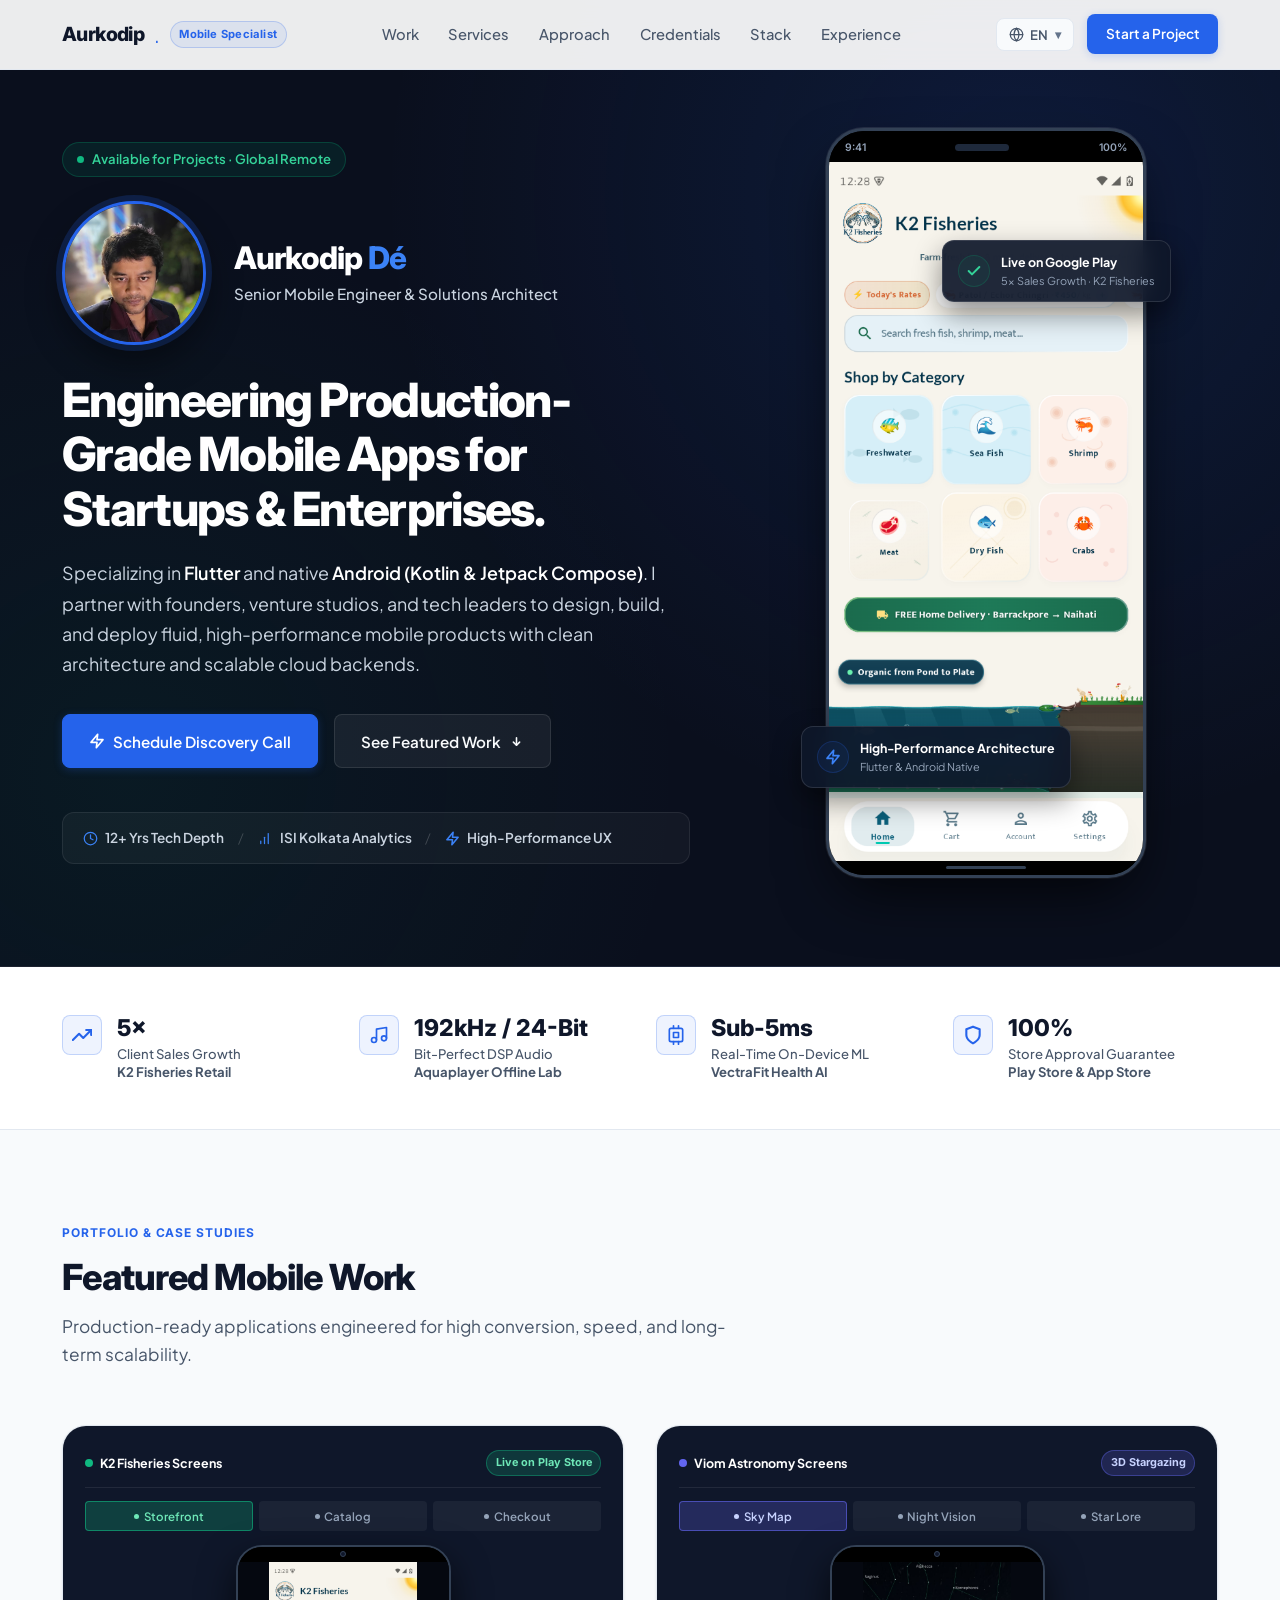
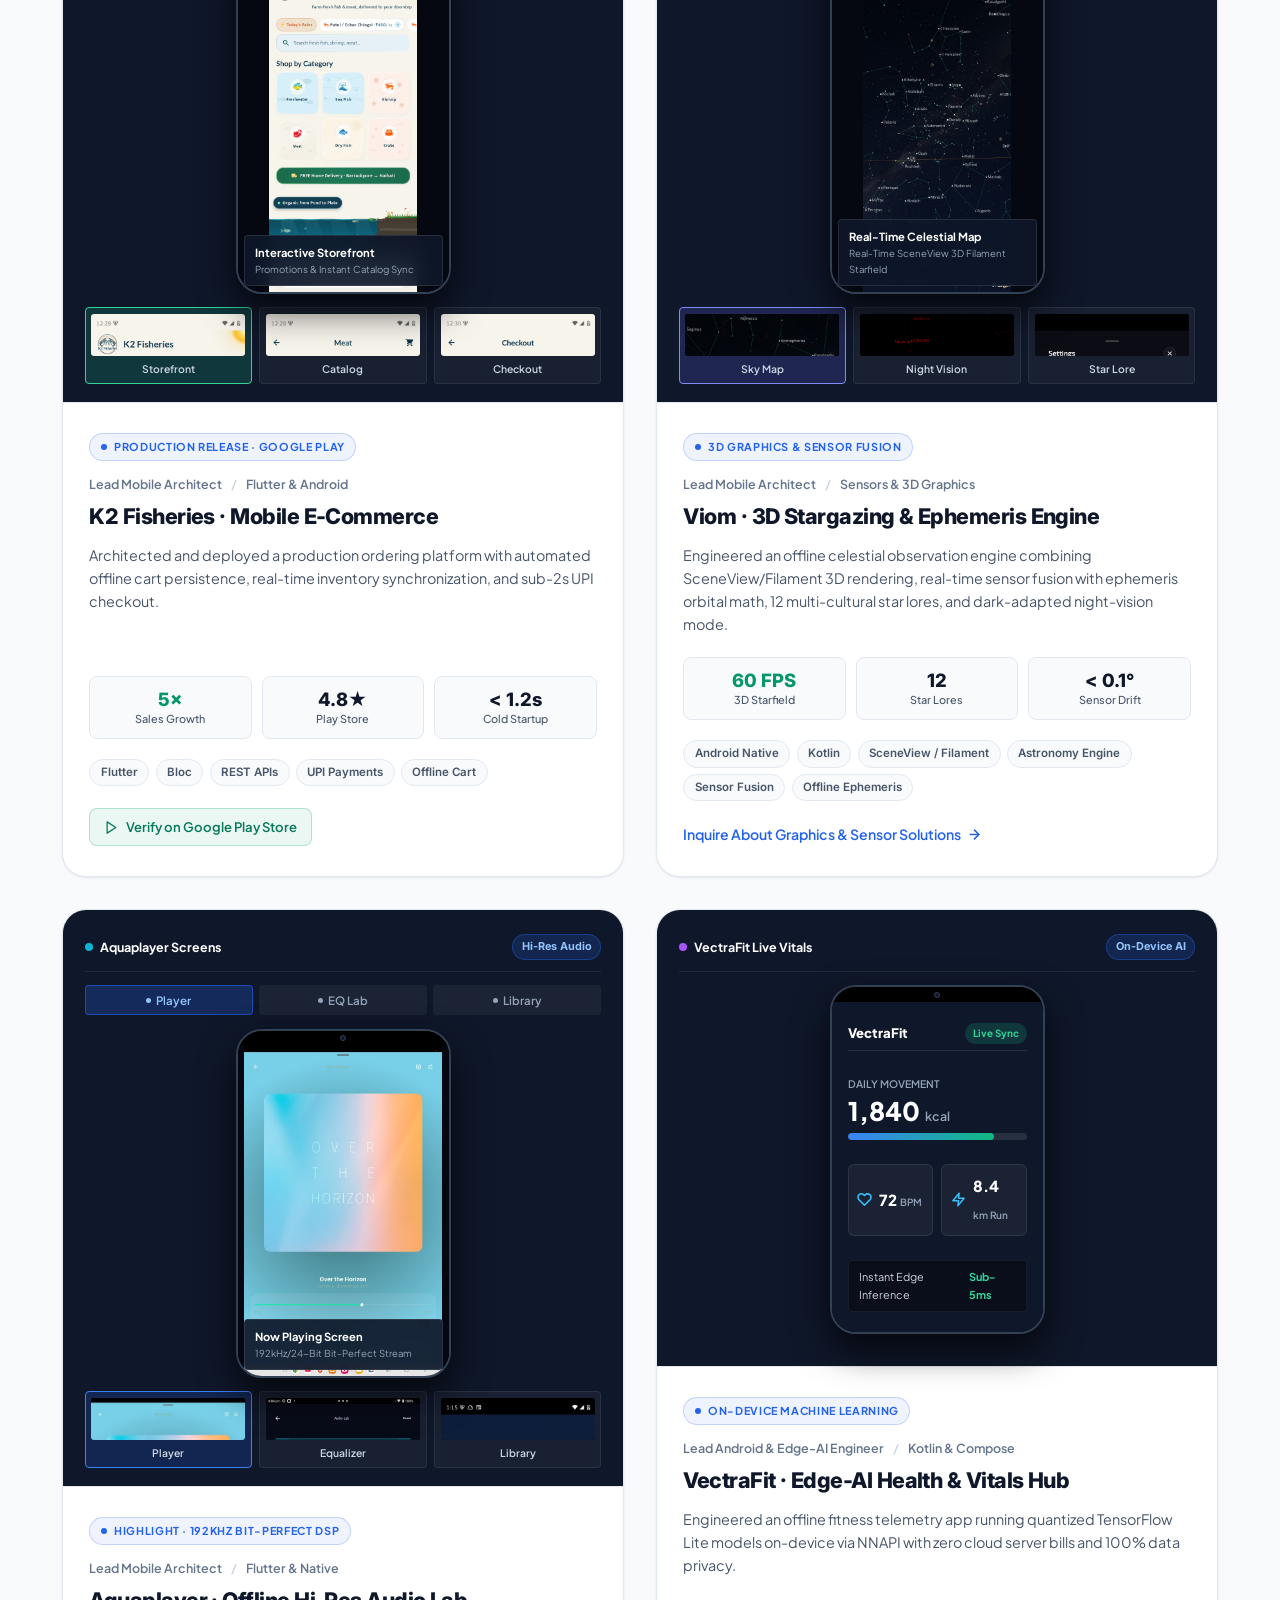
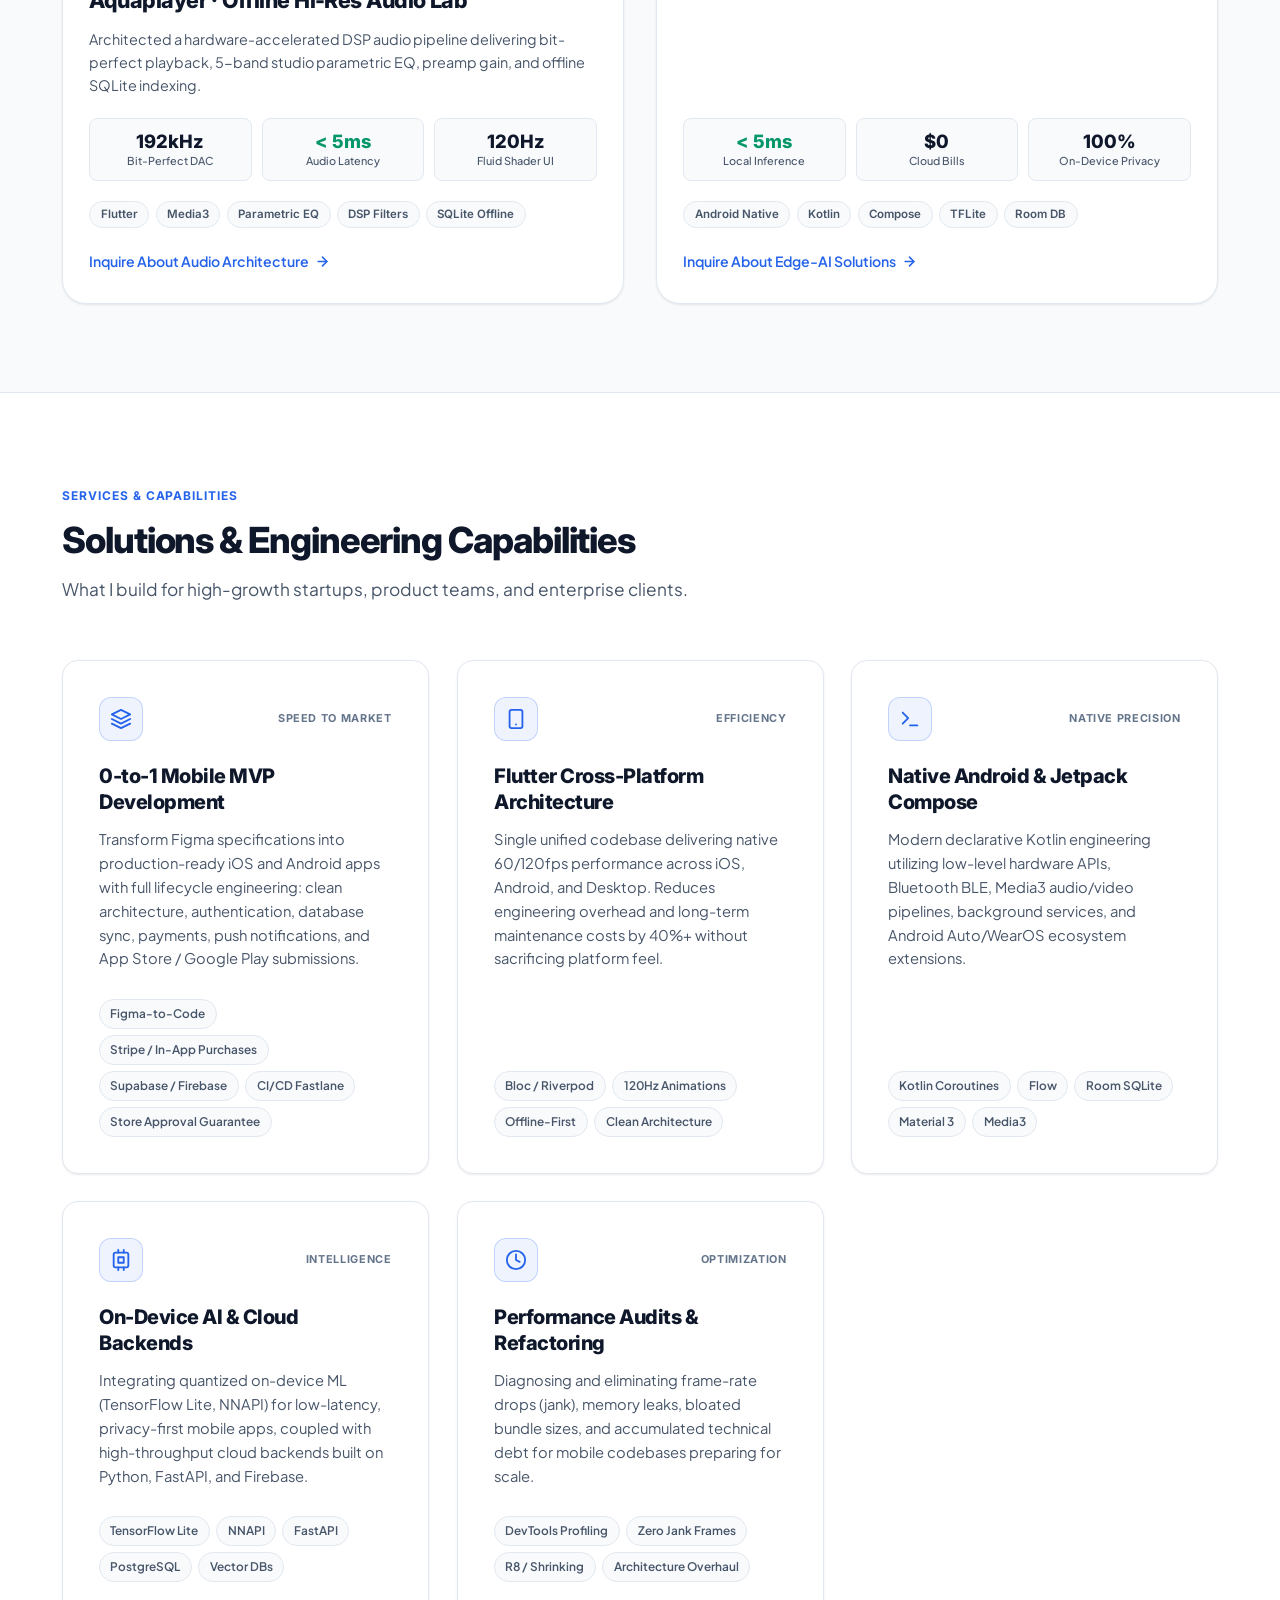
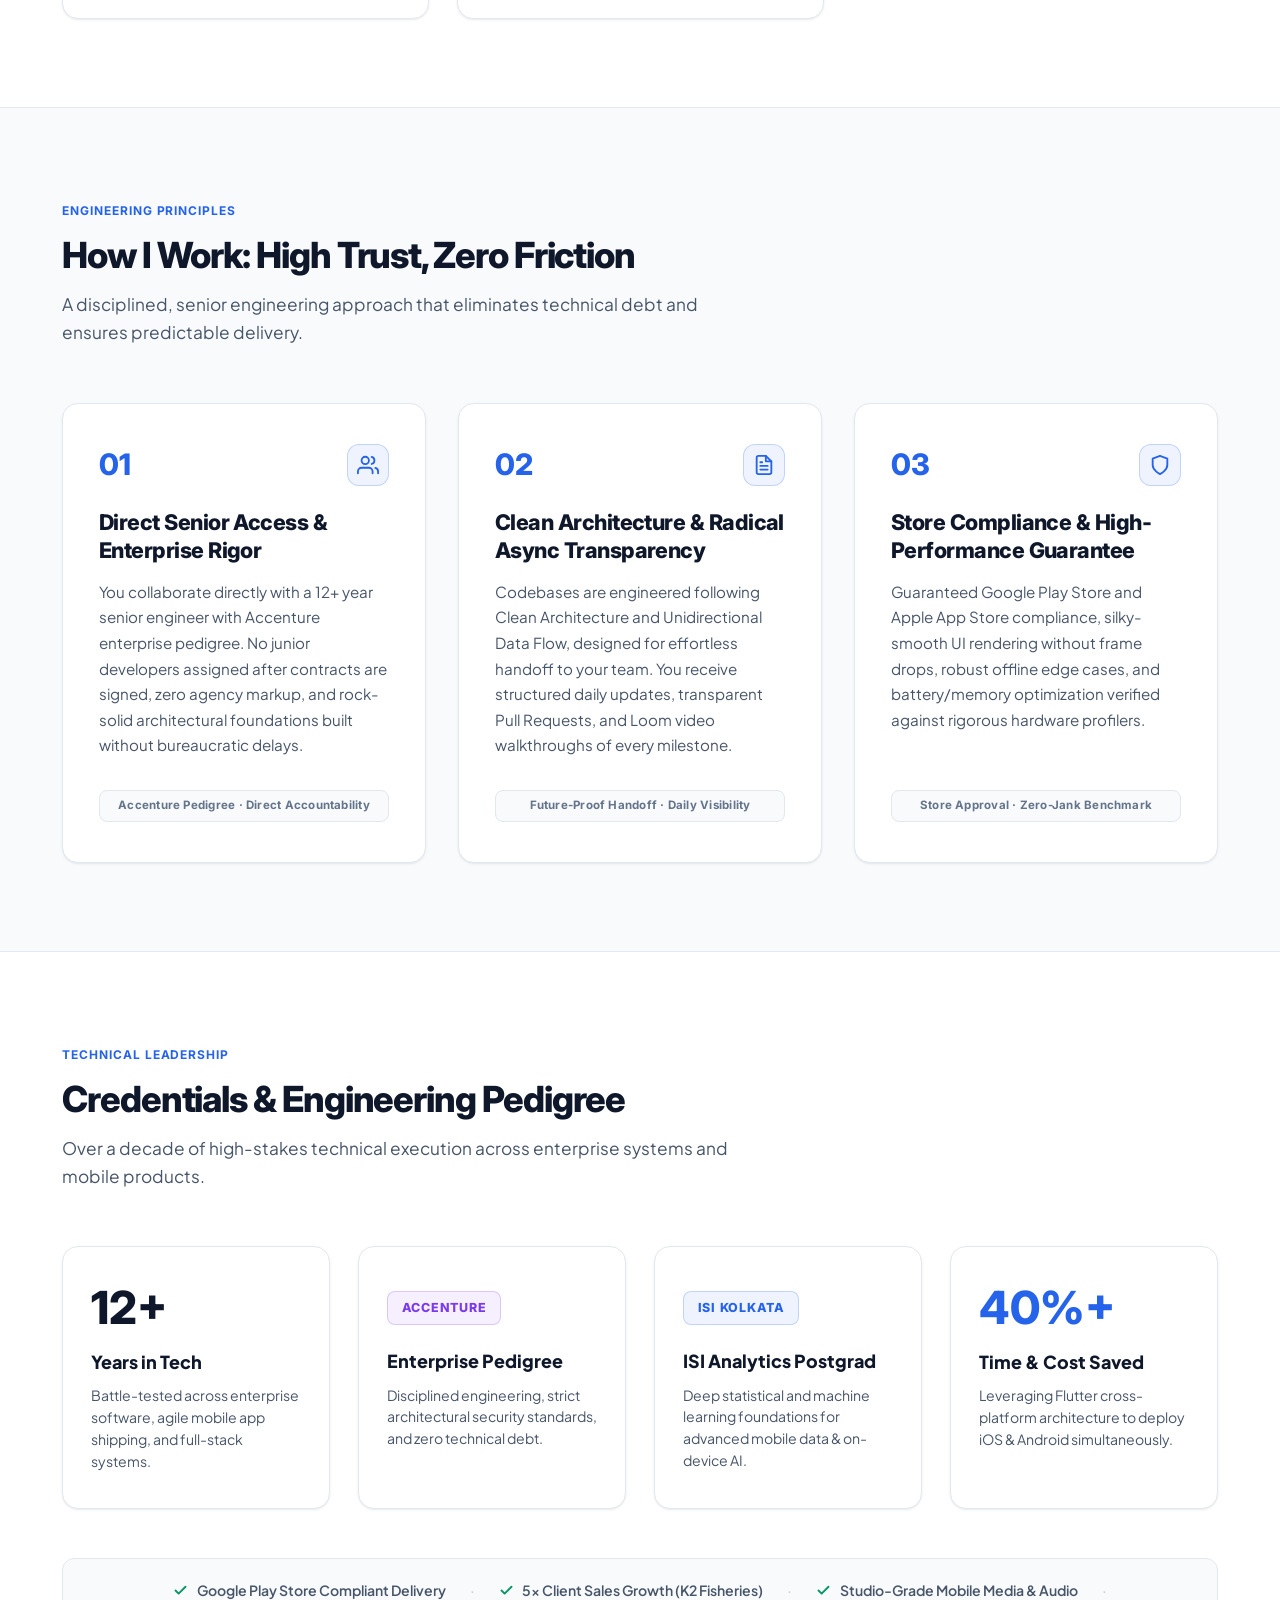
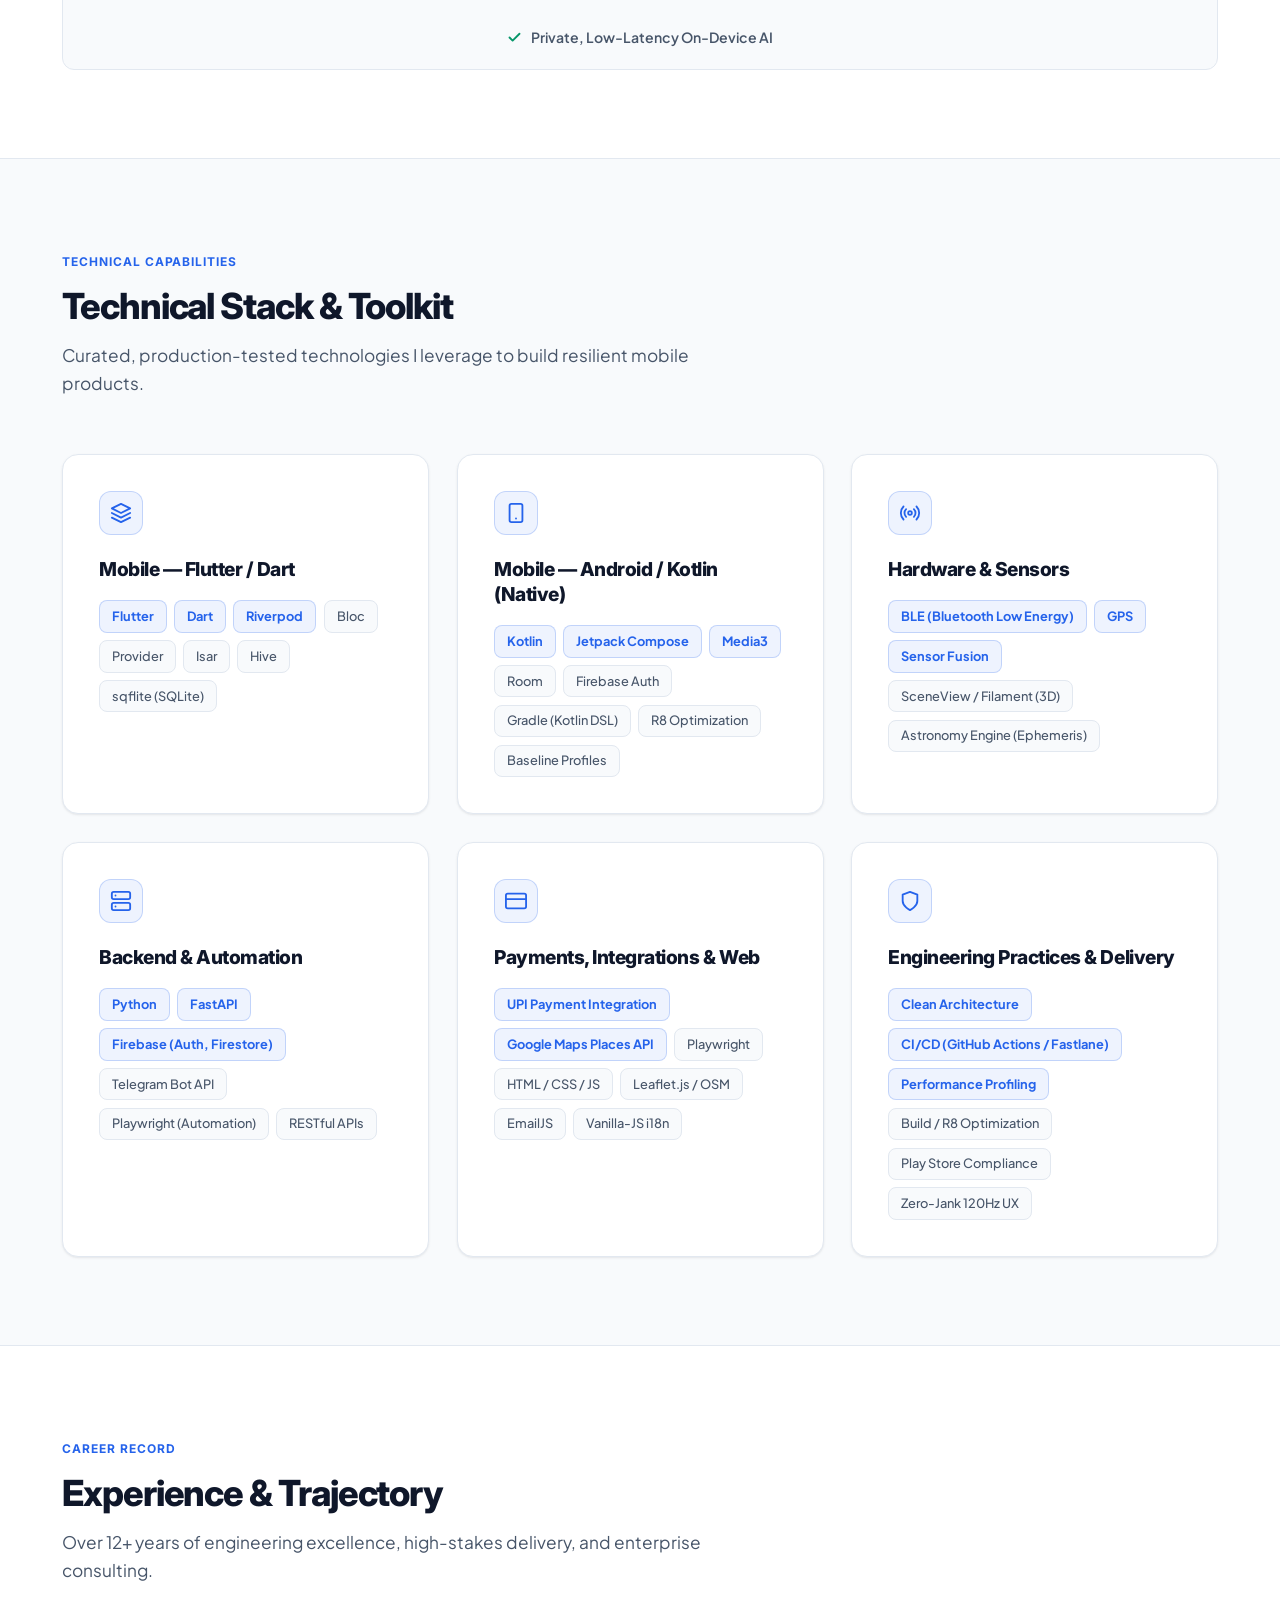
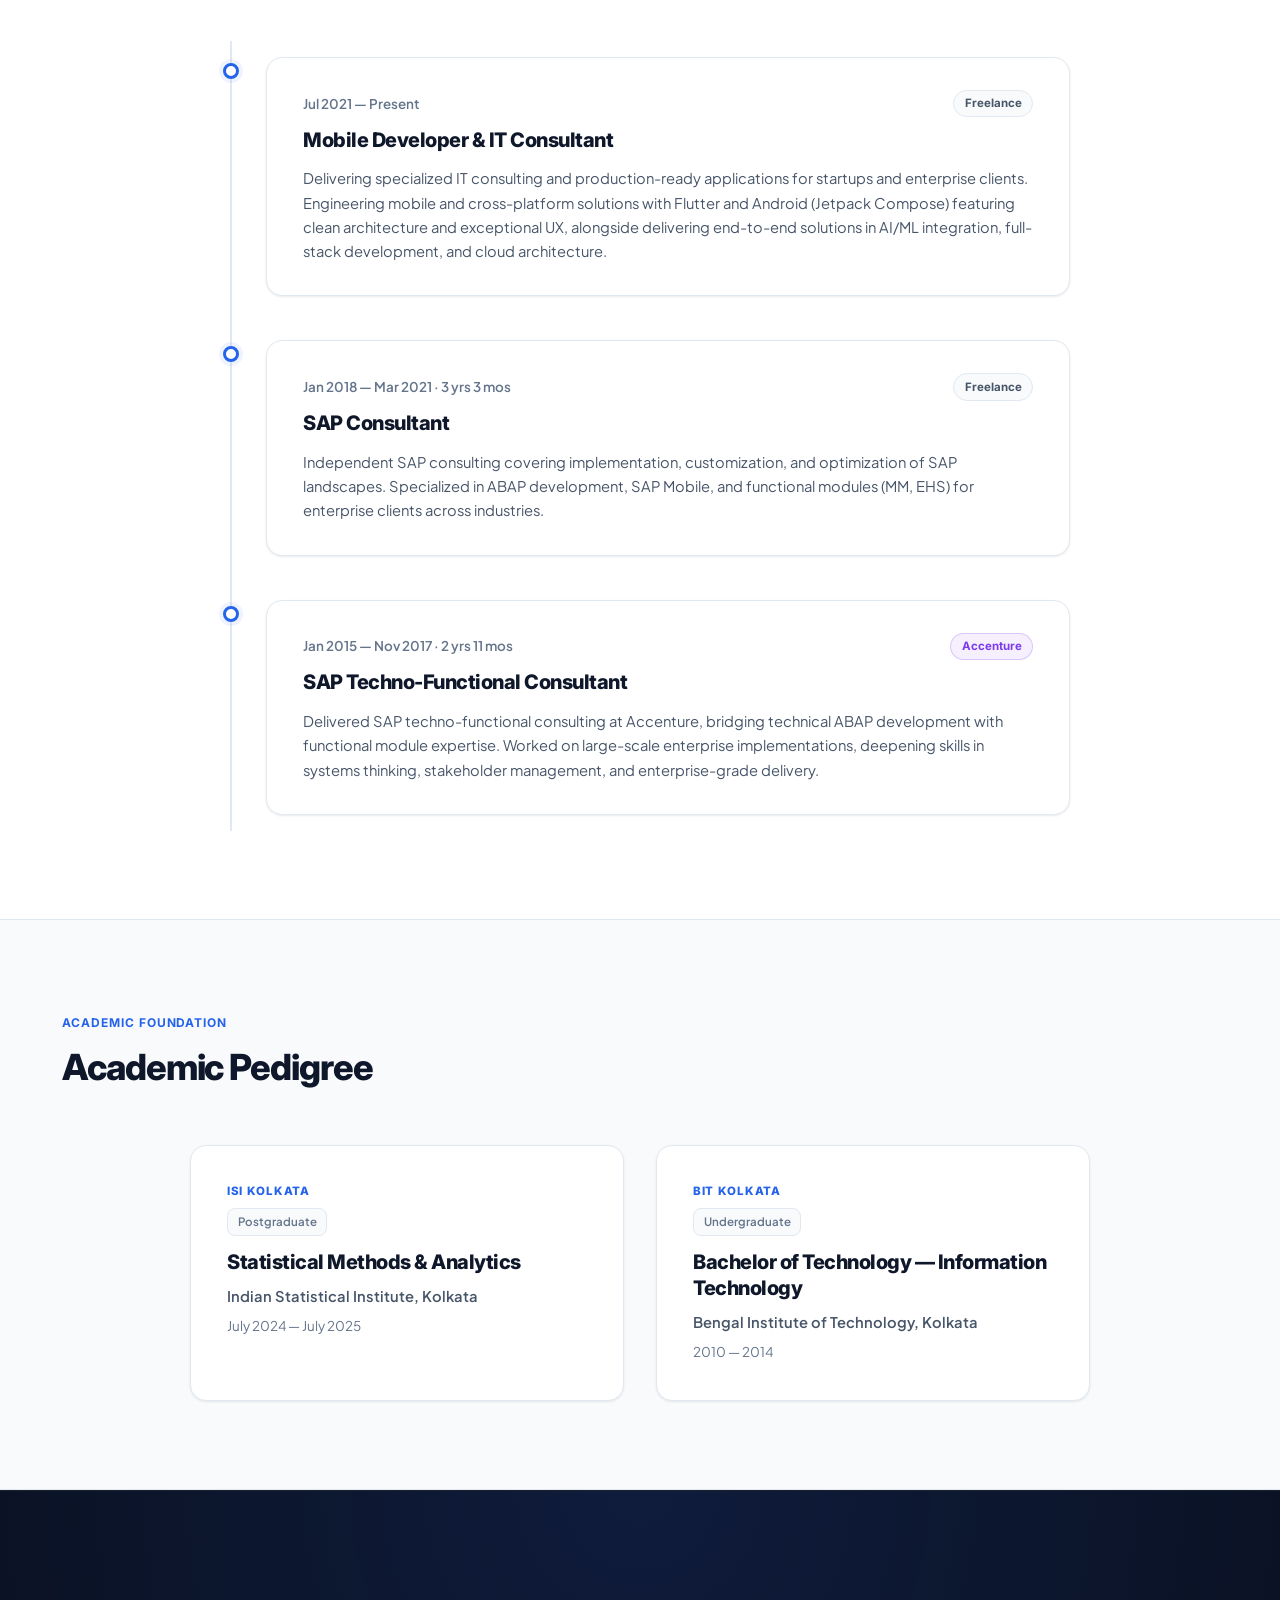
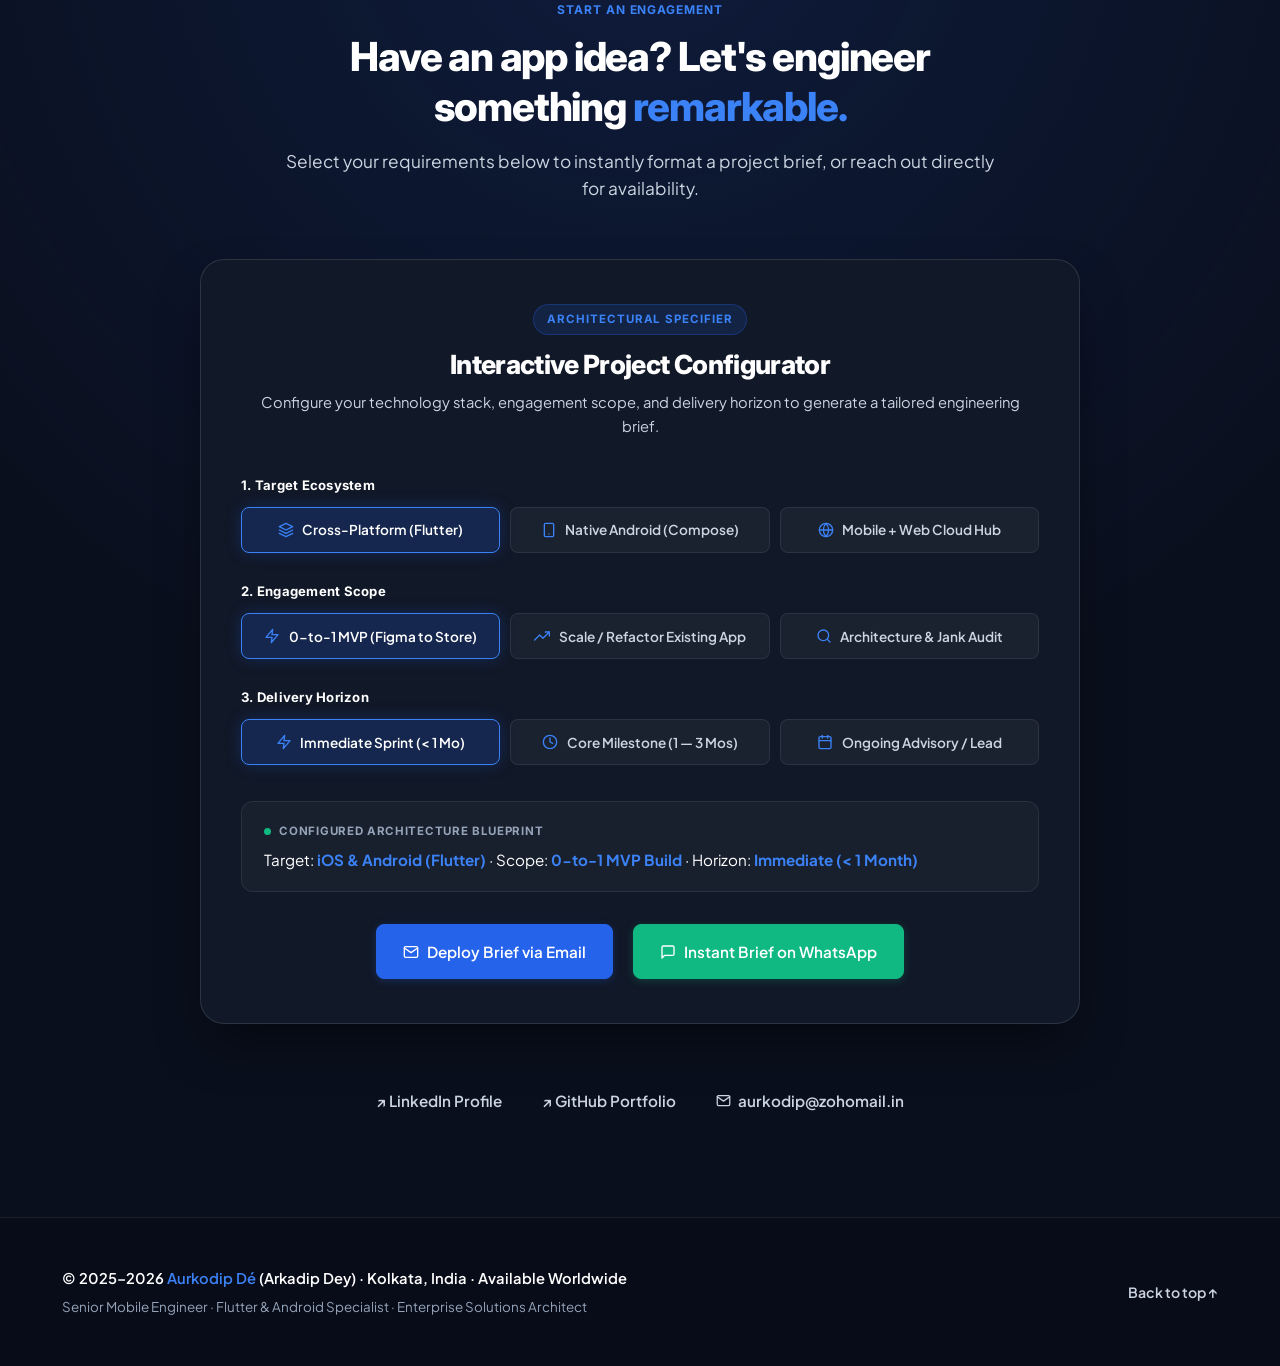
==== commit 7a71798d: "Harmonize brand and legal identity in footer copyright: Aurkodip Dé (Arkadip Dey)" ====
--- a/index.html
+++ b/index.html
@@ -4,12 +4,137 @@
 <head>
   <meta charset="UTF-8" />
   <meta name="viewport" content="width=device-width, initial-scale=1.0" />
+  
+  <!-- Primary Meta Tags -->
   <title>Aurkodip Dé · Senior Mobile Engineer &amp; Solutions Architect</title>
+  <meta name="title" content="Aurkodip Dé · Senior Mobile Engineer &amp; Solutions Architect" />
   <meta name="description"
     content="Senior Mobile Engineer specializing in Flutter &amp; Android (Jetpack Compose). Engineering high-performance, fluid mobile products with clean architecture for ambitious startups and enterprise leaders." />
+  <meta name="keywords"
+    content="Aurkodip Dé, Arkadip Dey, Senior Mobile Engineer, Flutter Developer, Android Developer, Jetpack Compose, Kotlin, Mobile Solutions Architect, Cross-Platform App Development, Clean Architecture, Freelance Mobile Consultant, Kolkata" />
+  <meta name="author" content="Aurkodip Dé" />
+  <meta name="robots" content="index, follow, max-image-preview:large, max-snippet:-1, max-video-preview:-1" />
+  <link rel="canonical" href="https://aurkodip.github.io/" />
+
+  <!-- Theme & Application Color -->
+  <meta name="theme-color" content="#0a0f1d" />
+  <meta name="color-scheme" content="light dark" />
+
+  <!-- Open Graph / Facebook / LinkedIn / WhatsApp -->
+  <meta property="og:type" content="profile" />
+  <meta property="og:url" content="https://aurkodip.github.io/" />
+  <meta property="og:title" content="Aurkodip Dé · Senior Mobile Engineer &amp; Solutions Architect" />
+  <meta property="og:description"
+    content="Senior Mobile Engineer specializing in Flutter &amp; native Android (Kotlin &amp; Jetpack Compose). Designing fluid, high-performance mobile apps with clean architecture." />
+  <meta property="og:image" content="https://aurkodip.github.io/assets/aurkodip.jpg" />
+  <meta property="og:image:width" content="956" />
+  <meta property="og:image:height" content="960" />
+  <meta property="og:image:alt" content="Aurkodip Dé - Senior Mobile Engineer &amp; Solutions Architect" />
+  <meta property="og:site_name" content="Aurkodip Dé Portfolio" />
+  <meta property="og:locale" content="en_US" />
+  <meta property="profile:first_name" content="Aurkodip" />
+  <meta property="profile:last_name" content="Dé" />
+  <meta property="profile:username" content="aurkodip" />
+
+  <!-- Twitter Card -->
+  <meta name="twitter:card" content="summary_large_image" />
+  <meta name="twitter:url" content="https://aurkodip.github.io/" />
+  <meta name="twitter:title" content="Aurkodip Dé · Senior Mobile Engineer &amp; Solutions Architect" />
+  <meta name="twitter:description"
+    content="Senior Mobile Engineer specializing in Flutter &amp; native Android (Kotlin &amp; Jetpack Compose). Designing fluid, high-performance mobile apps with clean architecture." />
+  <meta name="twitter:image" content="https://aurkodip.github.io/assets/aurkodip.jpg" />
+  <meta name="twitter:image:alt" content="Aurkodip Dé - Senior Mobile Engineer &amp; Solutions Architect" />
+
+  <!-- Favicon -->
   <link rel="icon" type="image/svg+xml"
     href="[data-uri]">
   
+  <!-- Structured Data: JSON-LD for Google Rich Results -->
+  <script type="application/ld+json">
+  {
+    "@context": "https://schema.org",
+    "@graph": [
+      {
+        "@type": "Person",
+        "@id": "https://aurkodip.github.io/#person",
+        "name": "Aurkodip Dé",
+        "alternateName": ["Arkadip Dey", "Aurkodip De"],
+        "jobTitle": "Senior Mobile Engineer & Solutions Architect",
+        "description": "Senior Mobile Engineer with 12+ years of technical depth specializing in Flutter and native Android (Kotlin & Jetpack Compose). Designs and builds production-grade mobile products with clean architecture for startups and enterprises.",
+        "url": "https://aurkodip.github.io/",
+        "image": "https://aurkodip.github.io/assets/aurkodip.jpg",
+        "email": "mailto:aurkodip@zohomail.in",
+        "nationality": "Indian",
+        "address": {
+          "@type": "PostalAddress",
+          "addressLocality": "Kolkata",
+          "addressRegion": "West Bengal",
+          "addressCountry": "IN"
+        },
+        "alumniOf": [
+          {
+            "@type": "EducationalOrganization",
+            "name": "Indian Statistical Institute, Kolkata",
+            "url": "https://www.isical.ac.in/"
+          },
+          {
+            "@type": "EducationalOrganization",
+            "name": "Bengal Institute of Technology, Kolkata"
+          }
+        ],
+        "sameAs": [
+          "https://www.linkedin.com/in/arkadip-dey",
+          "https://github.com/aurkodip"
+        ],
+        "knowsAbout": [
+          "Flutter Development",
+          "Dart Programming Language",
+          "Native Android Development",
+          "Kotlin",
+          "Jetpack Compose",
+          "Mobile Application Architecture",
+          "Clean Architecture",
+          "Cross-Platform App Development",
+          "Offline-First Software Systems",
+          "Statistical Data Analytics",
+          "Real-Time 3D Rendering & Sensor Fusion"
+        ]
+      },
+      {
+        "@type": "WebSite",
+        "@id": "https://aurkodip.github.io/#website",
+        "url": "https://aurkodip.github.io/",
+        "name": "Aurkodip Dé · Senior Mobile Engineer & Solutions Architect",
+        "publisher": {
+          "@id": "https://aurkodip.github.io/#person"
+        },
+        "inLanguage": ["en", "de", "fr", "es", "zh", "ja", "ko"]
+      },
+      {
+        "@type": "ProfessionalService",
+        "@id": "https://aurkodip.github.io/#service",
+        "name": "Aurkodip Dé — Mobile Engineering & Architecture Consultancy",
+        "url": "https://aurkodip.github.io/",
+        "provider": {
+          "@id": "https://aurkodip.github.io/#person"
+        },
+        "priceRange": "$$$",
+        "areaServed": {
+          "@type": "Place",
+          "name": "Worldwide"
+        },
+        "serviceType": [
+          "Mobile App Development",
+          "Flutter Engineering",
+          "Native Android Development",
+          "Mobile Codebase & Architecture Audits",
+          "Sub-Second Performance Optimization"
+        ]
+      }
+    ]
+  }
+  </script>
+
   <!-- Modern Google Fonts: Inter for Authority Headings, Plus Jakarta Sans for Body -->
   <link rel="preconnect" href="https://fonts.googleapis.com">
   <link rel="preconnect" href="https://fonts.gstatic.com" crossorigin>
@@ -78,7 +203,10 @@
             <div class="hero-avatar-frame">
               <img
                 src="assets/aurkodip.jpg"
-                alt="Aurkodip Dé" />
+                alt="Aurkodip Dé - Senior Mobile Engineer &amp; Solutions Architect"
+                width="144"
+                height="144"
+                fetchpriority="high" />
             </div>
             <div class="hero-name-col">
               <h1 class="hero-name">Aurkodip <span>Dé</span></h1>
@@ -156,7 +284,7 @@
                 <span>100%</span>
               </div>
               <div class="phone-screen-container">
-                <img src="assets/k2/k2-home.png" alt="K2 Fisheries Live Mobile Storefront" class="flagship-screenshot" />
+                <img src="assets/k2/k2-home.png" alt="K2 Fisheries Live Mobile Storefront on Google Play" class="flagship-screenshot" width="300" height="610" fetchpriority="high" />
               </div>
               <div class="phone-bottom-bar">
                 <div class="phone-home-indicator"></div>
@@ -254,21 +382,21 @@
                   </div>
                   <div class="k2-screen-deck">
                     <div class="k2-deck-item active" data-screen-id="home" id="k2SlideHome">
-                      <img src="assets/k2/k2-home.png" alt="K2 Fisheries Storefront Screen" class="k2-phone-screenshot" />
+                      <img src="assets/k2/k2-home.png" alt="K2 Fisheries Storefront Screen" class="k2-phone-screenshot" loading="lazy" decoding="async" width="280" height="570" />
                       <div class="k2-screen-badge">
                         <span class="k2-badge-title">Interactive Storefront</span>
                         <span class="k2-badge-desc">Promotions &amp; Instant Catalog Sync</span>
                       </div>
                     </div>
                     <div class="k2-deck-item" data-screen-id="products" id="k2SlideProducts">
-                      <img src="assets/k2/k2-products.png" alt="K2 Fisheries Catalog Listing Screen" class="k2-phone-screenshot" />
+                      <img src="assets/k2/k2-products.png" alt="K2 Fisheries Catalog Listing Screen" class="k2-phone-screenshot" loading="lazy" decoding="async" width="280" height="570" />
                       <div class="k2-screen-badge">
                         <span class="k2-badge-title">High-Velocity Catalog</span>
                         <span class="k2-badge-desc">Instant Sub-Category Filtering</span>
                       </div>
                     </div>
                     <div class="k2-deck-item" data-screen-id="checkout" id="k2SlideCheckout">
-                      <img src="assets/k2/k2-checkout.png" alt="K2 Fisheries Streamlined Cart Checkout Screen" class="k2-phone-screenshot" />
+                      <img src="assets/k2/k2-checkout.png" alt="K2 Fisheries Streamlined Cart Checkout Screen" class="k2-phone-screenshot" loading="lazy" decoding="async" width="280" height="570" />
                       <div class="k2-screen-badge">
                         <span class="k2-badge-title">Frictionless Checkout</span>
                         <span class="k2-badge-desc">Live Pricing &amp; Delivery Scheduling</span>
@@ -281,19 +409,19 @@
               <div class="k2-thumbnails-bar">
                 <div class="k2-thumb-card active" data-k2-target="home">
                   <div class="thumb-preview-wrap">
-                    <img src="assets/k2/k2-home.png" alt="Home Thumbnail" class="thumb-mini-img" />
+                    <img src="assets/k2/k2-home.png" alt="K2 Storefront Thumbnail" class="thumb-mini-img" loading="lazy" decoding="async" width="38" height="50" />
                   </div>
                   <span class="thumb-lbl">Storefront</span>
                 </div>
                 <div class="k2-thumb-card" data-k2-target="products">
                   <div class="thumb-preview-wrap">
-                    <img src="assets/k2/k2-products.png" alt="Products Thumbnail" class="thumb-mini-img" />
+                    <img src="assets/k2/k2-products.png" alt="K2 Catalog Thumbnail" class="thumb-mini-img" loading="lazy" decoding="async" width="38" height="50" />
                   </div>
                   <span class="thumb-lbl">Catalog</span>
                 </div>
                 <div class="k2-thumb-card" data-k2-target="checkout">
                   <div class="thumb-preview-wrap">
-                    <img src="assets/k2/k2-checkout.png" alt="Checkout Thumbnail" class="thumb-mini-img" />
+                    <img src="assets/k2/k2-checkout.png" alt="K2 Checkout Thumbnail" class="thumb-mini-img" loading="lazy" decoding="async" width="38" height="50" />
                   </div>
                   <span class="thumb-lbl">Checkout</span>
                 </div>
@@ -377,21 +505,21 @@
                   </div>
                   <div class="viom-screen-deck">
                     <div class="viom-deck-item active" data-screen-id="sky" id="viomSlideSky">
-                      <img src="assets/viom/viom-sky.png" alt="Viom Real-Time 3D Celestial Sky Map" class="viom-phone-screenshot" />
+                      <img src="assets/viom/viom-sky.png" alt="Viom Real-Time 3D Celestial Sky Map" class="viom-phone-screenshot" loading="lazy" decoding="async" width="280" height="570" />
                       <div class="viom-screen-badge">
                         <span class="viom-badge-title">Real-Time Celestial Map</span>
                         <span class="viom-badge-desc">Real-Time SceneView 3D Filament Starfield</span>
                       </div>
                     </div>
                     <div class="viom-deck-item" data-screen-id="nightmode" id="viomSlideNightmode">
-                      <img src="assets/viom/viom-nightmode.png" alt="Viom Dark-Adapted Astro Night Vision Screen" class="viom-phone-screenshot" />
+                      <img src="assets/viom/viom-nightmode.png" alt="Viom Dark-Adapted Astro Night Vision Screen" class="viom-phone-screenshot" loading="lazy" decoding="async" width="280" height="570" />
                       <div class="viom-screen-badge">
                         <span class="viom-badge-title">Astro Night-Vision Filter</span>
                         <span class="viom-badge-desc">Ephemeris Engine &amp; Dark Adaptation</span>
                       </div>
                     </div>
                     <div class="viom-deck-item" data-screen-id="lore" id="viomSlideLore">
-                      <img src="assets/viom/viom-lore.png" alt="Viom Multi-Cultural Star Lore and Visual Filters" class="viom-phone-screenshot" />
+                      <img src="assets/viom/viom-lore.png" alt="Viom Multi-Cultural Star Lore and Visual Filters" class="viom-phone-screenshot" loading="lazy" decoding="async" width="280" height="570" />
                       <div class="viom-screen-badge">
                         <span class="viom-badge-title">12 Cultural Star Lores</span>
                         <span class="viom-badge-desc">IAU, Indian, Navajo, Chinese &amp; Overlays</span>
@@ -404,19 +532,19 @@
               <div class="viom-thumbnails-bar">
                 <div class="viom-thumb-card active" data-viom-target="sky">
                   <div class="thumb-preview-wrap">
-                    <img src="assets/viom/viom-sky.png" alt="Sky Map Thumbnail" class="thumb-mini-img" />
+                    <img src="assets/viom/viom-sky.png" alt="Viom Sky Map Thumbnail" class="thumb-mini-img" loading="lazy" decoding="async" width="38" height="50" />
                   </div>
                   <span class="thumb-lbl">Sky Map</span>
                 </div>
                 <div class="viom-thumb-card" data-viom-target="nightmode">
                   <div class="thumb-preview-wrap">
-                    <img src="assets/viom/viom-nightmode.png" alt="Night Vision Thumbnail" class="thumb-mini-img" />
+                    <img src="assets/viom/viom-nightmode.png" alt="Viom Night Vision Thumbnail" class="thumb-mini-img" loading="lazy" decoding="async" width="38" height="50" />
                   </div>
                   <span class="thumb-lbl">Night Vision</span>
                 </div>
                 <div class="viom-thumb-card" data-viom-target="lore">
                   <div class="thumb-preview-wrap">
-                    <img src="assets/viom/viom-lore.png" alt="Star Lore Thumbnail" class="thumb-mini-img" />
+                    <img src="assets/viom/viom-lore.png" alt="Viom Star Lore Thumbnail" class="thumb-mini-img" loading="lazy" decoding="async" width="38" height="50" />
                   </div>
                   <span class="thumb-lbl">Star Lore</span>
                 </div>
@@ -501,21 +629,21 @@
                   </div>
                   <div class="aqua-screen-deck">
                     <div class="aqua-deck-item active" data-screen-id="player" id="aquaSlidePlayer">
-                      <img src="assets/aquaplayer/aqua-player.png" alt="Aquaplayer Now Playing Screen" class="aqua-phone-screenshot" />
+                      <img src="assets/aquaplayer/aqua-player.png" alt="Aquaplayer Now Playing Screen" class="aqua-phone-screenshot" loading="lazy" decoding="async" width="280" height="570" />
                       <div class="aqua-screen-badge">
                         <span class="aqua-badge-title">Now Playing Screen</span>
                         <span class="aqua-badge-desc">192kHz/24-Bit Bit-Perfect Stream</span>
                       </div>
                     </div>
                     <div class="aqua-deck-item" data-screen-id="equalizer" id="aquaSlideEqualizer">
-                      <img src="assets/aquaplayer/aqua-equalizer.png" alt="Aquaplayer 5-Band Studio Equalizer Screen" class="aqua-phone-screenshot" />
+                      <img src="assets/aquaplayer/aqua-equalizer.png" alt="Aquaplayer 5-Band Studio Equalizer Screen" class="aqua-phone-screenshot" loading="lazy" decoding="async" width="280" height="570" />
                       <div class="aqua-screen-badge">
                         <span class="aqua-badge-title">5-Band Studio Equalizer</span>
                         <span class="aqua-badge-desc">Hardware Preamp Gain &amp; Surround</span>
                       </div>
                     </div>
                     <div class="aqua-deck-item" data-screen-id="library" id="aquaSlideLibrary">
-                      <img src="assets/aquaplayer/aqua-library.png" alt="Aquaplayer Offline Music Library Screen" class="aqua-phone-screenshot" />
+                      <img src="assets/aquaplayer/aqua-library.png" alt="Aquaplayer Offline Music Library Screen" class="aqua-phone-screenshot" loading="lazy" decoding="async" width="280" height="570" />
                       <div class="aqua-screen-badge">
                         <span class="aqua-badge-title">Offline Music Library</span>
                         <span class="aqua-badge-desc">Instant SQLite Indexing of 10,000+ Tracks</span>
@@ -528,19 +656,19 @@
               <div class="aqua-thumbnails-bar">
                 <div class="aqua-thumb-card active" data-aqua-target="player">
                   <div class="thumb-preview-wrap">
-                    <img src="assets/aquaplayer/aqua-player.png" alt="Player Thumbnail" class="thumb-mini-img" />
+                    <img src="assets/aquaplayer/aqua-player.png" alt="Aquaplayer Player Thumbnail" class="thumb-mini-img" loading="lazy" decoding="async" width="38" height="50" />
                   </div>
                   <span class="thumb-lbl">Player</span>
                 </div>
                 <div class="aqua-thumb-card" data-aqua-target="equalizer">
                   <div class="thumb-preview-wrap">
-                    <img src="assets/aquaplayer/aqua-equalizer.png" alt="Equalizer Thumbnail" class="thumb-mini-img" />
+                    <img src="assets/aquaplayer/aqua-equalizer.png" alt="Aquaplayer Equalizer Thumbnail" class="thumb-mini-img" loading="lazy" decoding="async" width="38" height="50" />
                   </div>
                   <span class="thumb-lbl">Equalizer</span>
                 </div>
                 <div class="aqua-thumb-card" data-aqua-target="library">
                   <div class="thumb-preview-wrap">
-                    <img src="assets/aquaplayer/aqua-library.png" alt="Library Thumbnail" class="thumb-mini-img" />
+                    <img src="assets/aquaplayer/aqua-library.png" alt="Aquaplayer Library Thumbnail" class="thumb-mini-img" loading="lazy" decoding="async" width="38" height="50" />
                   </div>
                   <span class="thumb-lbl">Library</span>
                 </div>
@@ -1286,7 +1414,7 @@
   <footer class="site-footer">
     <div class="section-container footer-inner">
       <div class="footer-left">
-        <p class="footer-brand">© 2025–2026 <span class="brand-highlight">Aurkodip Dé</span> · <span data-i18n="footer_location">Kolkata, India · Available Worldwide</span></p>
+        <p class="footer-brand">© 2025–2026 <span class="brand-highlight">Aurkodip Dé</span> (Arkadip Dey) · <span data-i18n="footer_location">Kolkata, India · Available Worldwide</span></p>
         <p class="footer-sub" data-i18n="footer_desc">Senior Mobile Engineer · Flutter &amp; Android Specialist · Enterprise Solutions Architect</p>
       </div>
       <div class="footer-right">
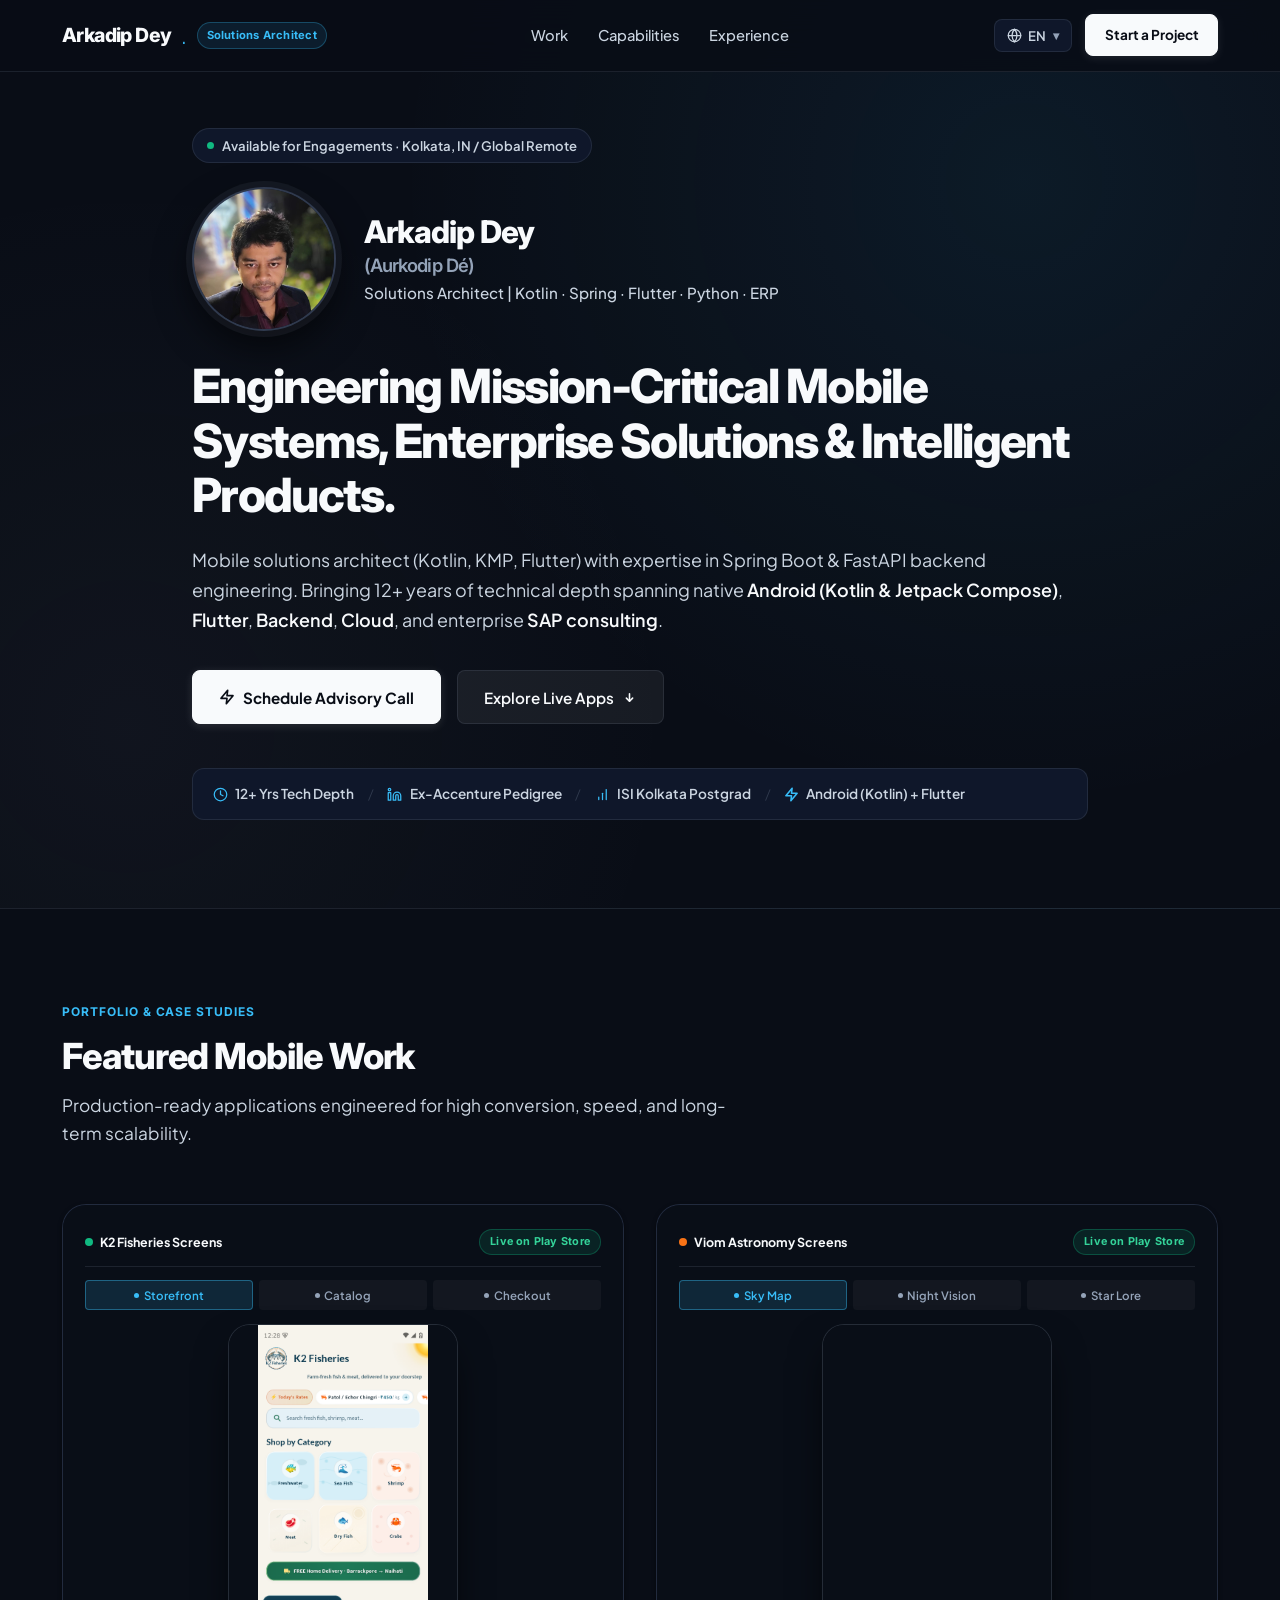
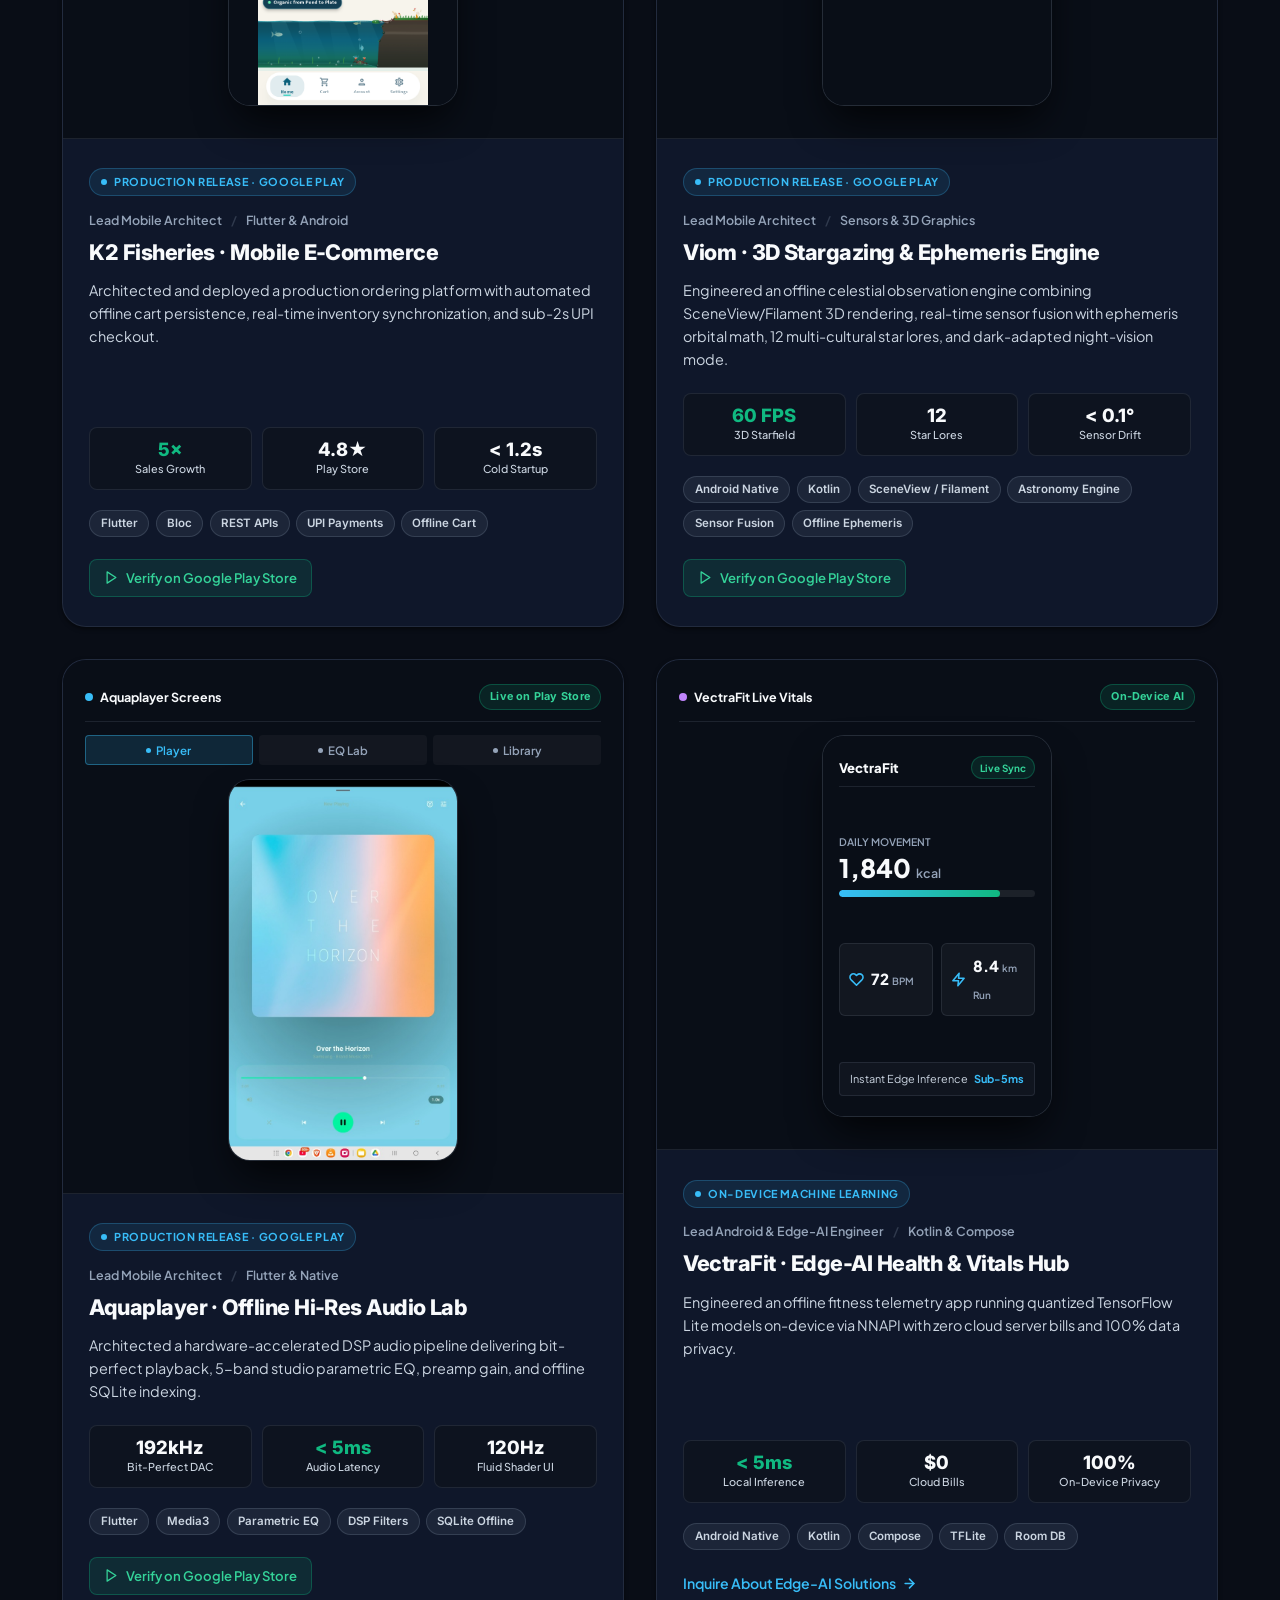
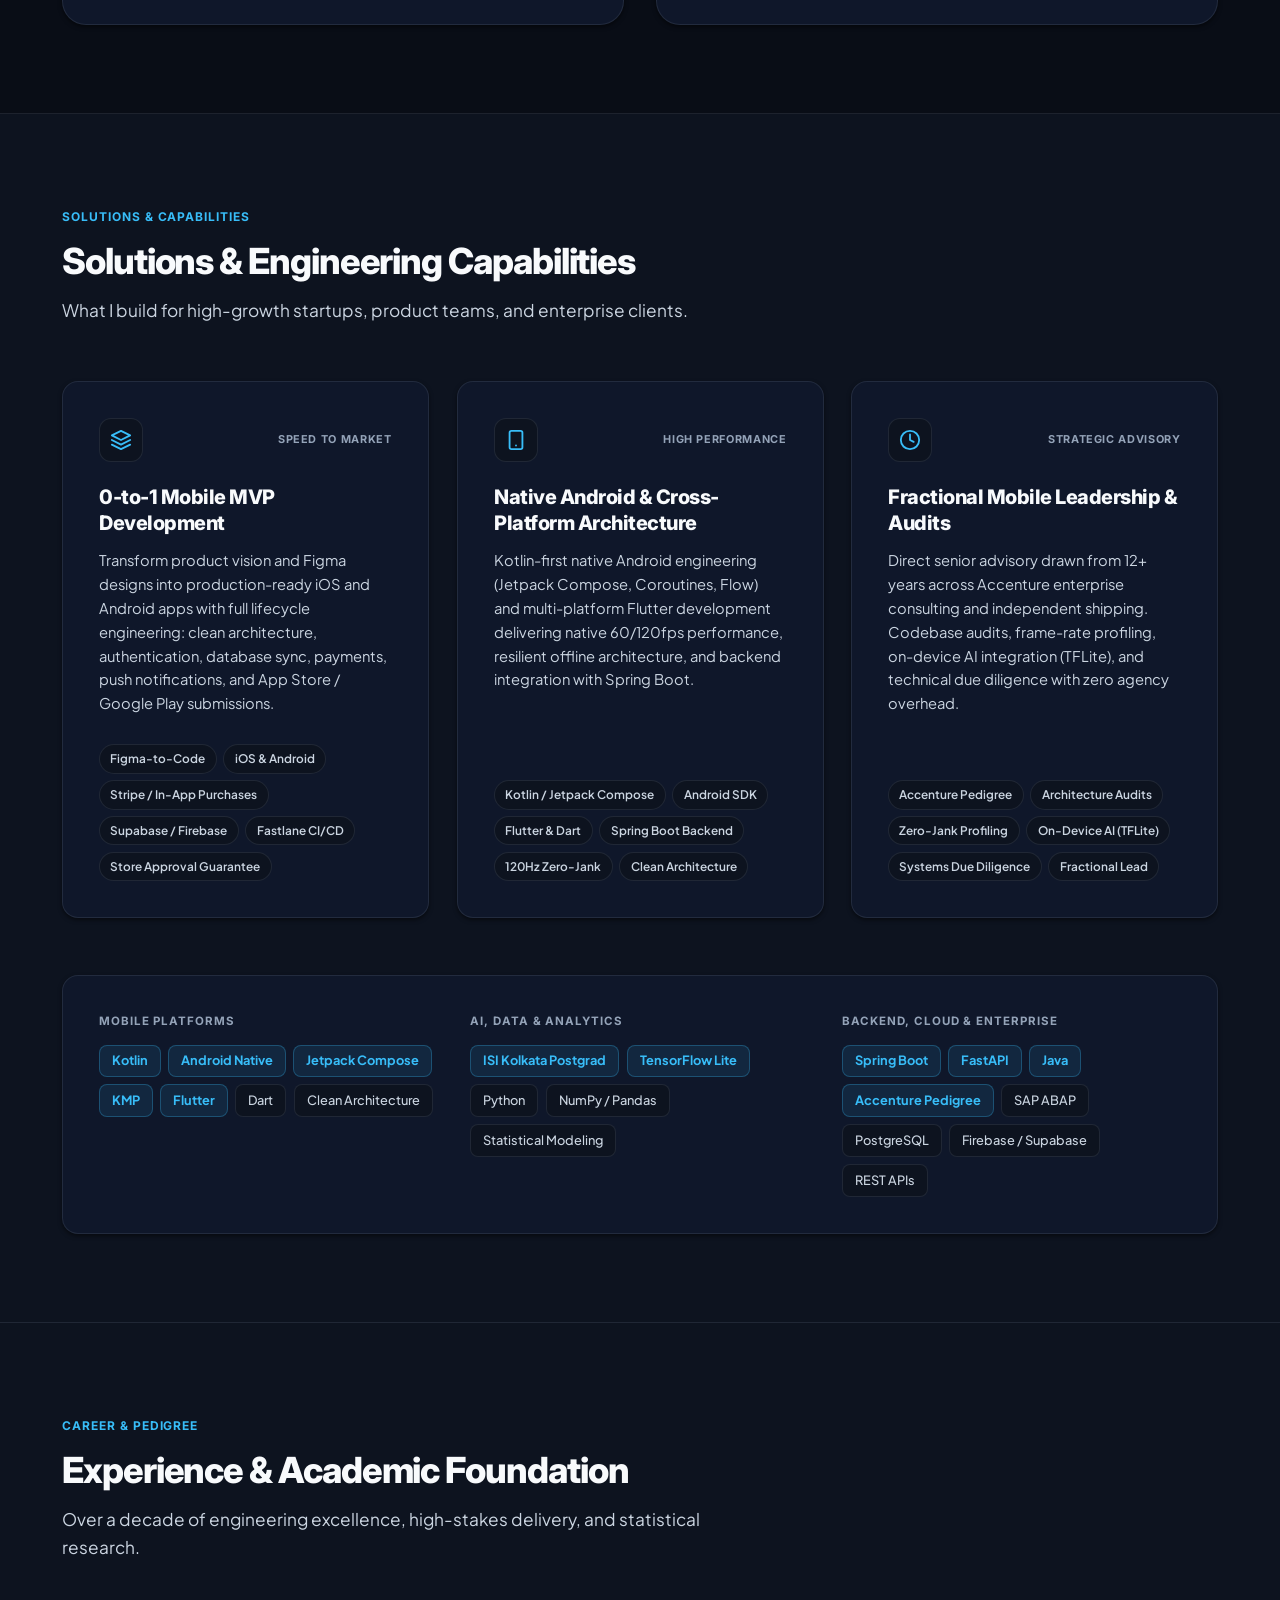
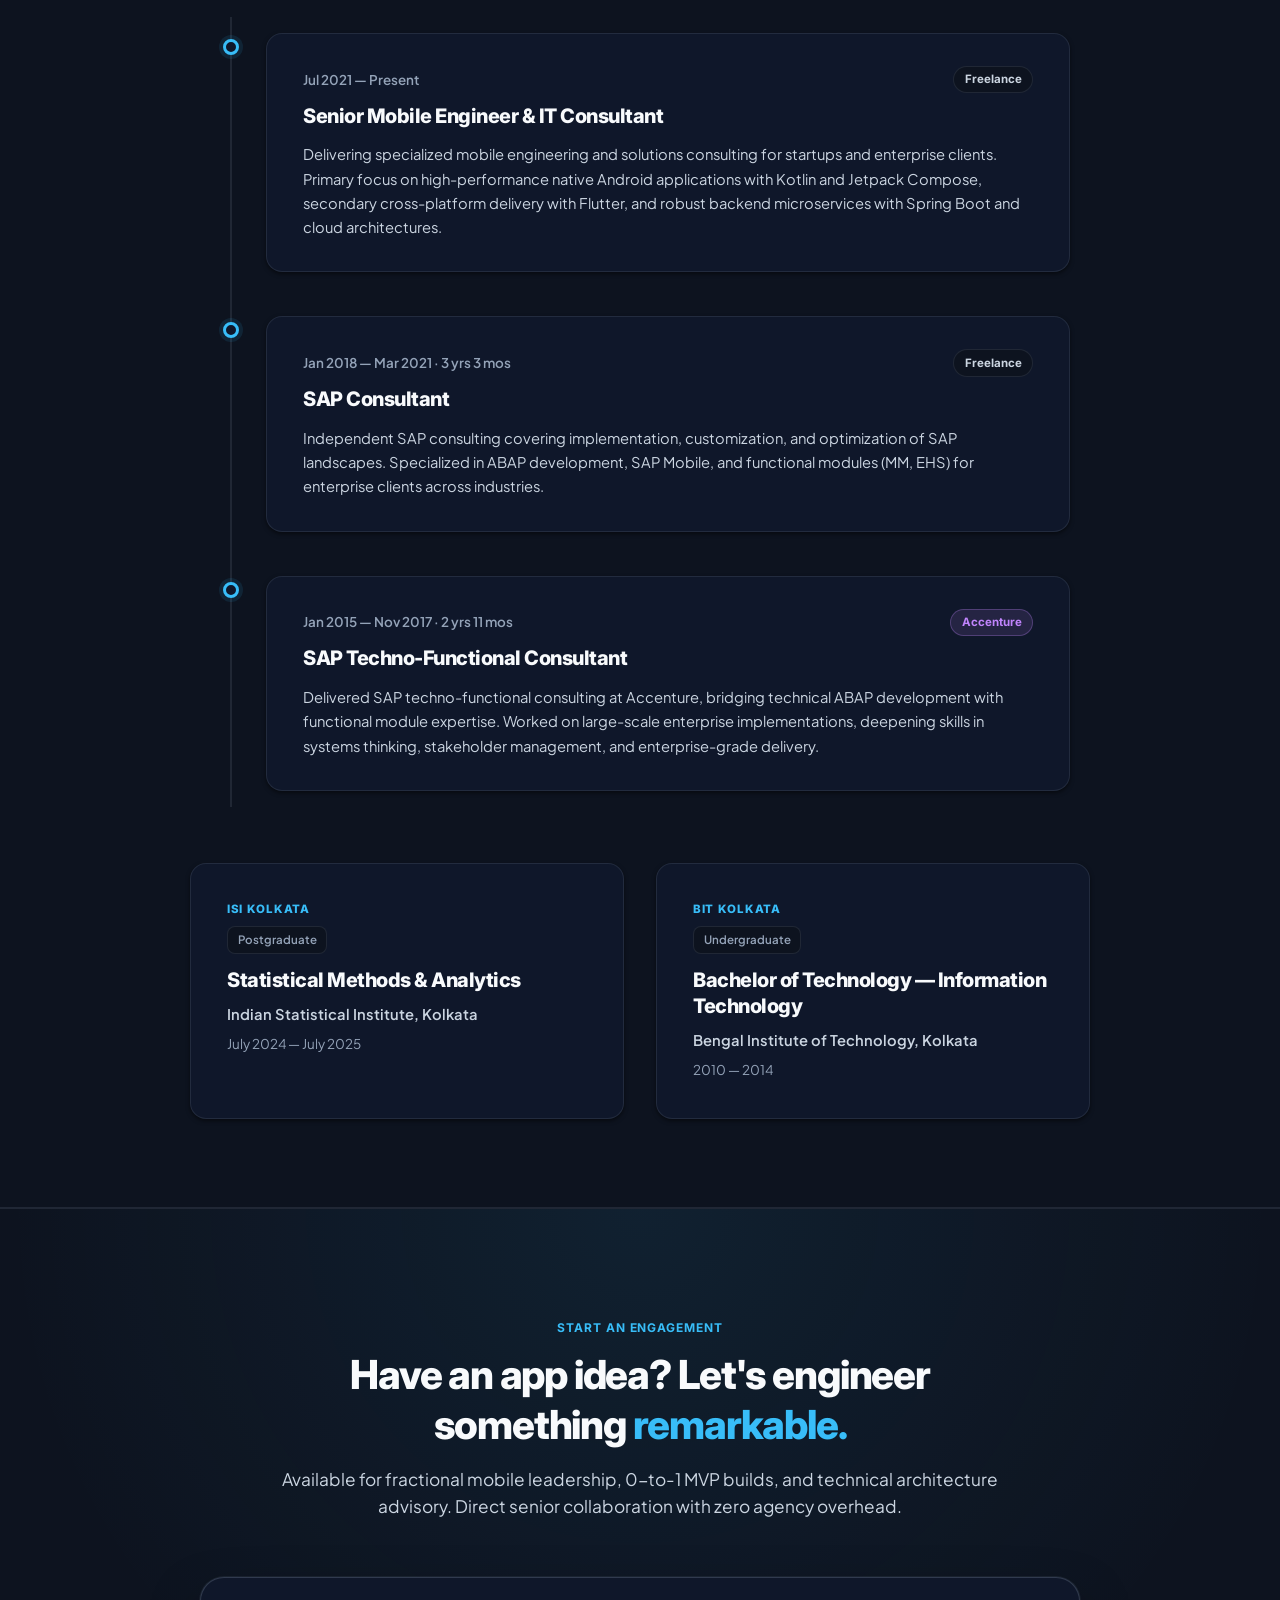
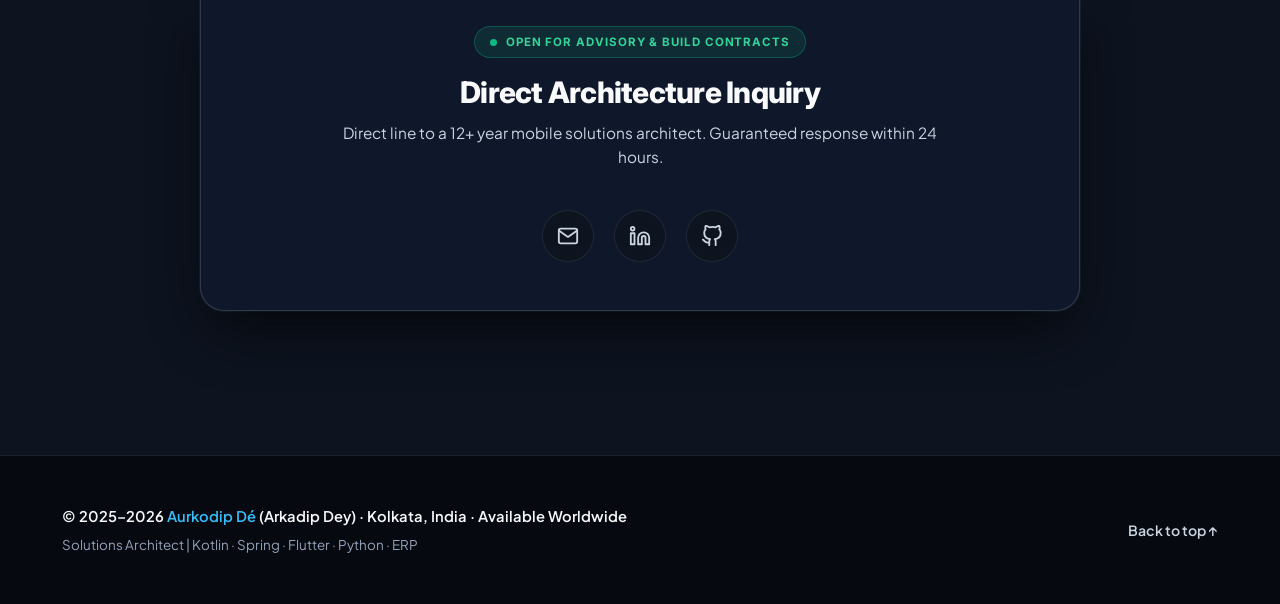
==== commit df732a0f: "commit" ====
--- a/index.html
+++ b/index.html
@@ -6,48 +6,48 @@
   <meta name="viewport" content="width=device-width, initial-scale=1.0" />
   
   <!-- Primary Meta Tags -->
-  <title>Aurkodip Dé · Senior Mobile Engineer &amp; Solutions Architect</title>
-  <meta name="title" content="Aurkodip Dé · Senior Mobile Engineer &amp; Solutions Architect" />
+  <title>Arkadip Dey (Aurkodip Dé) · Android (Kotlin) Developer, Flutter &amp; Spring Boot Mobile Architect</title>
+  <meta name="title" content="Arkadip Dey (Aurkodip Dé) · Android (Kotlin) Developer, Flutter &amp; Spring Boot Mobile Architect" />
   <meta name="description"
-    content="Senior Mobile Engineer specializing in Flutter &amp; Android (Jetpack Compose). Engineering high-performance, fluid mobile products with clean architecture for ambitious startups and enterprise leaders." />
+    content="Mobile Solutions Architect (Kotlin, KMP, Flutter) with expertise in Spring Boot &amp; FastAPI backend engineering. Bringing 12+ years of technical depth across Android, Flutter, Backend, Cloud, and SAP." />
   <meta name="keywords"
-    content="Aurkodip Dé, Arkadip Dey, Senior Mobile Engineer, Flutter Developer, Android Developer, Jetpack Compose, Kotlin, Mobile Solutions Architect, Cross-Platform App Development, Clean Architecture, Freelance Mobile Consultant, Kolkata" />
-  <meta name="author" content="Aurkodip Dé" />
+    content="Arkadip Dey, Aurkodip Dé, Mobile Solutions Architect, Kotlin, KMP, Kotlin Multiplatform, Jetpack Compose, Flutter, Spring Boot, FastAPI, Python, Java Backend, Cloud, Accenture, SAP ABAP, Clean Architecture" />
+  <meta name="author" content="Arkadip Dey (Aurkodip Dé)" />
   <meta name="robots" content="index, follow, max-image-preview:large, max-snippet:-1, max-video-preview:-1" />
   <link rel="canonical" href="https://aurkodip.github.io/" />
 
   <!-- Theme & Application Color -->
-  <meta name="theme-color" content="#0a0f1d" />
-  <meta name="color-scheme" content="light dark" />
+  <meta name="theme-color" content="#090d16" />
+  <meta name="color-scheme" content="dark" />
 
   <!-- Open Graph / Facebook / LinkedIn / WhatsApp -->
   <meta property="og:type" content="profile" />
   <meta property="og:url" content="https://aurkodip.github.io/" />
-  <meta property="og:title" content="Aurkodip Dé · Senior Mobile Engineer &amp; Solutions Architect" />
+  <meta property="og:title" content="Arkadip Dey (Aurkodip Dé) · Android (Kotlin) Developer, Flutter &amp; Spring Boot Architect" />
   <meta property="og:description"
-    content="Senior Mobile Engineer specializing in Flutter &amp; native Android (Kotlin &amp; Jetpack Compose). Designing fluid, high-performance mobile apps with clean architecture." />
+    content="Mobile Solutions Architect (Kotlin, KMP, Flutter) with expertise in Spring Boot &amp; FastAPI backend engineering. Bringing 12+ years of technical depth across Android, Flutter, Backend, Cloud, and SAP." />
   <meta property="og:image" content="https://aurkodip.github.io/assets/aurkodip.jpg" />
   <meta property="og:image:width" content="956" />
   <meta property="og:image:height" content="960" />
-  <meta property="og:image:alt" content="Aurkodip Dé - Senior Mobile Engineer &amp; Solutions Architect" />
-  <meta property="og:site_name" content="Aurkodip Dé Portfolio" />
+  <meta property="og:image:alt" content="Arkadip Dey (Aurkodip Dé) - Android (Kotlin) Developer, Flutter &amp; Mobile Architect" />
+  <meta property="og:site_name" content="Arkadip Dey Portfolio" />
   <meta property="og:locale" content="en_US" />
-  <meta property="profile:first_name" content="Aurkodip" />
-  <meta property="profile:last_name" content="Dé" />
-  <meta property="profile:username" content="aurkodip" />
+  <meta property="profile:first_name" content="Arkadip" />
+  <meta property="profile:last_name" content="Dey" />
+  <meta property="profile:username" content="arkadip-dey" />
 
   <!-- Twitter Card -->
   <meta name="twitter:card" content="summary_large_image" />
   <meta name="twitter:url" content="https://aurkodip.github.io/" />
-  <meta name="twitter:title" content="Aurkodip Dé · Senior Mobile Engineer &amp; Solutions Architect" />
+  <meta name="twitter:title" content="Arkadip Dey (Aurkodip Dé) · Android (Kotlin) Developer, Flutter &amp; Spring Boot Architect" />
   <meta name="twitter:description"
-    content="Senior Mobile Engineer specializing in Flutter &amp; native Android (Kotlin &amp; Jetpack Compose). Designing fluid, high-performance mobile apps with clean architecture." />
+    content="Mobile Solutions Architect (Kotlin, KMP, Flutter) with expertise in Spring Boot &amp; FastAPI backend engineering. Bringing 12+ years of technical depth across Android, Flutter, Backend, Cloud, and SAP." />
   <meta name="twitter:image" content="https://aurkodip.github.io/assets/aurkodip.jpg" />
-  <meta name="twitter:image:alt" content="Aurkodip Dé - Senior Mobile Engineer &amp; Solutions Architect" />
+  <meta name="twitter:image:alt" content="Arkadip Dey (Aurkodip Dé) - Android (Kotlin) Developer, Flutter &amp; Mobile Architect" />
 
   <!-- Favicon -->
   <link rel="icon" type="image/svg+xml"
-    href="[data-uri]">
+    href="[data-uri]">
   
   <!-- Structured Data: JSON-LD for Google Rich Results -->
   <script type="application/ld+json">
@@ -57,10 +57,10 @@
       {
         "@type": "Person",
         "@id": "https://aurkodip.github.io/#person",
-        "name": "Aurkodip Dé",
-        "alternateName": ["Arkadip Dey", "Aurkodip De"],
-        "jobTitle": "Senior Mobile Engineer & Solutions Architect",
-        "description": "Senior Mobile Engineer with 12+ years of technical depth specializing in Flutter and native Android (Kotlin & Jetpack Compose). Designs and builds production-grade mobile products with clean architecture for startups and enterprises.",
+        "name": "Arkadip Dey",
+        "alternateName": ["Aurkodip Dé", "Aurkodip De", "Arkadip De"],
+        "jobTitle": "Mobile Solutions Architect",
+        "description": "Mobile Solutions Architect (Kotlin, KMP, Flutter) with expertise in Spring Boot & FastAPI backend engineering. 12+ years of technical depth spanning native Android (Kotlin & Jetpack Compose), Flutter, Backend, Cloud, and enterprise SAP consulting.",
         "url": "https://aurkodip.github.io/",
         "image": "https://aurkodip.github.io/assets/aurkodip.jpg",
         "email": "mailto:aurkodip@zohomail.in",
@@ -87,24 +87,32 @@
           "https://github.com/aurkodip"
         ],
         "knowsAbout": [
-          "Flutter Development",
-          "Dart Programming Language",
+          "Mobile Solutions Architecture",
           "Native Android Development",
           "Kotlin",
           "Jetpack Compose",
-          "Mobile Application Architecture",
+          "Kotlin Multiplatform (KMP)",
+          "Android SDK",
+          "Flutter Development",
+          "Dart Programming Language",
+          "Spring Boot",
+          "FastAPI",
+          "Java",
+          "Python",
+          "Cross-Platform App Development",
+          "Cloud & Backend Engineering",
+          "SAP ABAP & Enterprise Architecture",
+          "TensorFlow & On-Device ML",
+          "Statistical Methods & Data Science",
           "Clean Architecture",
-          "Cross-Platform App Development",
-          "Offline-First Software Systems",
-          "Statistical Data Analytics",
-          "Real-Time 3D Rendering & Sensor Fusion"
+          "REST APIs & Microservices"
         ]
       },
       {
         "@type": "WebSite",
         "@id": "https://aurkodip.github.io/#website",
         "url": "https://aurkodip.github.io/",
-        "name": "Aurkodip Dé · Senior Mobile Engineer & Solutions Architect",
+        "name": "Arkadip Dey (Aurkodip Dé) · Portfolio",
         "publisher": {
           "@id": "https://aurkodip.github.io/#person"
         },
@@ -113,7 +121,7 @@
       {
         "@type": "ProfessionalService",
         "@id": "https://aurkodip.github.io/#service",
-        "name": "Aurkodip Dé — Mobile Engineering & Architecture Consultancy",
+        "name": "Arkadip Dey — Mobile Engineering & Solutions Consultancy",
         "url": "https://aurkodip.github.io/",
         "provider": {
           "@id": "https://aurkodip.github.io/#person"
@@ -124,11 +132,13 @@
           "name": "Worldwide"
         },
         "serviceType": [
-          "Mobile App Development",
-          "Flutter Engineering",
-          "Native Android Development",
-          "Mobile Codebase & Architecture Audits",
-          "Sub-Second Performance Optimization"
+          "Native Android Engineering (Kotlin / Compose)",
+          "Cross-Platform Flutter Development",
+          "Spring Boot Backend & API Services",
+          "Mobile App Architecture & Engineering",
+          "Enterprise Software Advisory",
+          "AI/ML Integration & Edge Inference",
+          "Codebase & Performance Audits"
         ]
       }
     ]
@@ -150,16 +160,13 @@
   <header class="site-header">
     <nav>
       <a href="#home" class="nav-logo">
-        <span class="logo-name">Aurkodip</span><span class="logo-dot">.</span>
-        <span class="nav-role-badge">Mobile Specialist</span>
+        <span class="logo-name">Arkadip Dey</span><span class="logo-dot">.</span>
+        <span class="nav-role-badge">Solutions Architect</span>
       </a>
       
       <ul class="nav-links">
         <li><a href="#work" data-i18n="nav_work">Work</a></li>
-        <li><a href="#services" data-i18n="nav_services">Services</a></li>
-        <li><a href="#approach" data-i18n="nav_pedigree">Approach</a></li>
-        <li><a href="#pedigree">Credentials</a></li>
-        <li><a href="#stack" data-i18n="nav_skills">Stack</a></li>
+        <li><a href="#services" data-i18n="nav_services">Capabilities</a></li>
         <li><a href="#experience" data-i18n="nav_experience">Experience</a></li>
       </ul>
 
@@ -190,45 +197,45 @@
   </header>
 
   <main>
-    <!-- HERO SECTION (Executive Navy Contrast Canvas) -->
+    <!-- HERO SECTION (Executive Slate Dark Canvas) -->
     <section id="home" class="hero-section">
       <div class="hero-container">
-        <div class="hero-left">
+        <div class="hero-content">
           <div class="hero-status-pill">
             <span class="status-pulse-dot"></span>
-            <span data-i18n="hero_badge">Available for Projects · Global Remote</span>
+            <span data-i18n="hero_badge">Available for Engagements · Kolkata, IN / Global Remote</span>
           </div>
 
           <div class="hero-profile-header">
             <div class="hero-avatar-frame">
               <img
                 src="assets/aurkodip.jpg"
-                alt="Aurkodip Dé - Senior Mobile Engineer &amp; Solutions Architect"
+                alt="Arkadip Dey (Aurkodip Dé) - Solutions Architect | Kotlin · Spring · Flutter · Python · ERP"
                 width="144"
                 height="144"
                 fetchpriority="high" />
             </div>
             <div class="hero-name-col">
-              <h1 class="hero-name">Aurkodip <span>Dé</span></h1>
-              <p class="hero-role-title">Senior Mobile Engineer &amp; Solutions Architect</p>
+              <h1 class="hero-name">Arkadip Dey <span style="font-size: 1.15rem; font-weight: 600; color: var(--text-muted); display: block; margin-top: 0.15rem;">(Aurkodip Dé)</span></h1>
+              <p class="hero-role-title">Solutions Architect | Kotlin · Spring · Flutter · Python · ERP</p>
             </div>
           </div>
 
           <h2 class="hero-headline" data-i18n="hero_headline">
-            Engineering Production-Grade Mobile Apps for Startups &amp; Enterprises.
+            Engineering Mission-Critical Mobile Systems, Enterprise Solutions &amp; Intelligent Products.
           </h2>
 
           <p class="hero-desc" data-i18n="hero_desc">
-            Specializing in <strong>Flutter</strong> and native <strong>Android (Kotlin &amp; Jetpack Compose)</strong>. I partner with founders, venture studios, and tech leaders to design, build, and deploy fluid, high-performance mobile products with clean architecture and scalable cloud backends.
+            Mobile solutions architect (Kotlin, KMP, Flutter) with expertise in Spring Boot &amp; FastAPI backend engineering. Bringing 12+ years of technical depth spanning native <strong>Android (Kotlin &amp; Jetpack Compose)</strong>, <strong>Flutter</strong>, <strong>Backend</strong>, <strong>Cloud</strong>, and enterprise <strong>SAP consulting</strong>.
           </p>
 
           <div class="hero-ctas">
             <a href="#contact" class="btn-primary">
               <svg width="16" height="16" viewBox="0 0 24 24" fill="none" stroke="currentColor" stroke-width="2.5" stroke-linecap="round" stroke-linejoin="round" class="icon-svg"><polygon points="13 2 3 14 12 14 11 22 21 10 12 10 13 2"></polygon></svg>
-              <span data-i18n="hero_cta_contact">Schedule Discovery Call</span>
+              <span data-i18n="hero_cta_contact">Schedule Advisory Call</span>
             </a>
             <a href="#work" class="btn-secondary">
-              <span>See Featured Work</span>
+              <span>Explore Live Apps</span>
               <svg width="15" height="15" viewBox="0 0 24 24" fill="none" stroke="currentColor" stroke-width="2.5" stroke-linecap="round" stroke-linejoin="round" class="icon-svg"><polyline points="7 13 12 18 17 13"></polyline><line x1="12" y1="6" x2="12" y2="18"></line></svg>
             </a>
           </div>
@@ -241,106 +248,24 @@
             </div>
             <div class="trust-sep">/</div>
             <div class="trust-pill">
+              <svg width="15" height="15" viewBox="0 0 24 24" fill="none" stroke="currentColor" stroke-width="2" stroke-linecap="round" stroke-linejoin="round" class="icon-svg"><path d="M16 8a6 6 0 0 1 6 6v7h-4v-7a2 2 0 0 0-2-2 2 2 0 0 0-2 2v7h-4v-7a6 6 0 0 1 6-6z"></path><rect x="2" y="9" width="4" height="12"></rect><circle cx="4" cy="4" r="2"></circle></svg>
+              <span>Ex-Accenture Pedigree</span>
+            </div>
+            <div class="trust-sep">/</div>
+            <div class="trust-pill">
               <svg width="15" height="15" viewBox="0 0 24 24" fill="none" stroke="currentColor" stroke-width="2" stroke-linecap="round" stroke-linejoin="round" class="icon-svg"><line x1="12" y1="20" x2="12" y2="10"></line><line x1="18" y1="20" x2="18" y2="4"></line><line x1="6" y1="20" x2="6" y2="16"></line></svg>
-              <span>ISI Kolkata Analytics</span>
+              <span>ISI Kolkata Postgrad</span>
             </div>
             <div class="trust-sep">/</div>
             <div class="trust-pill">
               <svg width="15" height="15" viewBox="0 0 24 24" fill="none" stroke="currentColor" stroke-width="2.5" stroke-linecap="round" stroke-linejoin="round" class="icon-svg"><polygon points="13 2 3 14 12 14 11 22 21 10 12 10 13 2"></polygon></svg>
-              <span>High-Performance UX</span>
-            </div>
-          </div>
-        </div>
-
-        <!-- HERO RIGHT: CRISP UNTRUNCATED MOBILE SHOWCASE -->
-        <div class="hero-right hero-device-showcase">
-          <div class="flagship-device-wrapper">
-            <!-- Floating Trust Badges -->
-            <div class="floating-trust-badge top-badge">
-              <div class="ftb-icon-wrap">
-                <svg width="16" height="16" viewBox="0 0 24 24" fill="none" stroke="currentColor" stroke-width="3" stroke-linecap="round" stroke-linejoin="round" class="icon-svg"><polyline points="20 6 9 17 4 12"></polyline></svg>
-              </div>
-              <div class="ftb-content">
-                <span class="ftb-title">Live on Google Play</span>
-                <span class="ftb-sub">5× Sales Growth · K2 Fisheries</span>
-              </div>
-            </div>
-
-            <div class="floating-trust-badge bottom-badge">
-              <div class="ftb-icon-wrap blue">
-                <svg width="16" height="16" viewBox="0 0 24 24" fill="none" stroke="currentColor" stroke-width="2.5" stroke-linecap="round" stroke-linejoin="round" class="icon-svg"><polygon points="13 2 3 14 12 14 11 22 21 10 12 10 13 2"></polygon></svg>
-              </div>
-              <div class="ftb-content">
-                <span class="ftb-title">High-Performance Architecture</span>
-                <span class="ftb-sub">Flutter &amp; Android Native</span>
-              </div>
-            </div>
-
-            <!-- Authentic Phone Mockup (Aspect-Ratio Compliant, Never Truncated) -->
-            <div class="flagship-phone-frame">
-              <div class="phone-notch-bar">
-                <span>9:41</span>
-                <div class="notch-island"></div>
-                <span>100%</span>
-              </div>
-              <div class="phone-screen-container">
-                <img src="assets/k2/k2-home.png" alt="K2 Fisheries Live Mobile Storefront on Google Play" class="flagship-screenshot" width="300" height="610" fetchpriority="high" />
-              </div>
-              <div class="phone-bottom-bar">
-                <div class="phone-home-indicator"></div>
-              </div>
+              <span>Android (Kotlin) + Flutter</span>
             </div>
           </div>
         </div>
       </div>
     </section>
 
-    <!-- SOCIAL PROOF & QUANTIFIED IMPACT STRIP (Light Mode) -->
-    <section class="impact-bar-section">
-      <div class="section-container">
-        <div class="impact-grid reveal">
-          <div class="impact-card">
-            <div class="impact-icon-col">
-              <svg width="20" height="20" viewBox="0 0 24 24" fill="none" stroke="currentColor" stroke-width="2.5" stroke-linecap="round" stroke-linejoin="round" class="icon-svg"><polyline points="23 6 13.5 15.5 8.5 10.5 1 18"></polyline><polyline points="17 6 23 6 23 12"></polyline></svg>
-            </div>
-            <div>
-              <div class="impact-num">5×</div>
-              <div class="impact-label">Client Sales Growth<br><strong>K2 Fisheries Retail</strong></div>
-            </div>
-          </div>
-
-          <div class="impact-card">
-            <div class="impact-icon-col">
-              <svg width="20" height="20" viewBox="0 0 24 24" fill="none" stroke="currentColor" stroke-width="2" stroke-linecap="round" stroke-linejoin="round" class="icon-svg"><path d="M9 18V5l12-2v13"></path><circle cx="6" cy="18" r="3"></circle><circle cx="18" cy="16" r="3"></circle></svg>
-            </div>
-            <div>
-              <div class="impact-num">192kHz / 24-Bit</div>
-              <div class="impact-label">Bit-Perfect DSP Audio<br><strong>Aquaplayer Offline Lab</strong></div>
-            </div>
-          </div>
-
-          <div class="impact-card">
-            <div class="impact-icon-col">
-              <svg width="20" height="20" viewBox="0 0 24 24" fill="none" stroke="currentColor" stroke-width="2" stroke-linecap="round" stroke-linejoin="round" class="icon-svg"><rect x="4" y="4" width="16" height="16" rx="2" ry="2"></rect><rect x="9" y="9" width="6" height="6"></rect><line x1="9" y1="1" x2="9" y2="4"></line><line x1="15" y1="1" x2="15" y2="4"></line><line x1="9" y1="20" x2="9" y2="23"></line><line x1="15" y1="20" x2="15" y2="23"></line></svg>
-            </div>
-            <div>
-              <div class="impact-num">Sub-5ms</div>
-              <div class="impact-label">Real-Time On-Device ML<br><strong>VectraFit Health AI</strong></div>
-            </div>
-          </div>
-
-          <div class="impact-card">
-            <div class="impact-icon-col">
-              <svg width="20" height="20" viewBox="0 0 24 24" fill="none" stroke="currentColor" stroke-width="2.5" stroke-linecap="round" stroke-linejoin="round" class="icon-svg"><path d="M12 22s8-4 8-10V5l-8-3-8 3v7c0 6 8 10 8 10z"></path></svg>
-            </div>
-            <div>
-              <div class="impact-num">100%</div>
-              <div class="impact-label">Store Approval Guarantee<br><strong>Play Store &amp; App Store</strong></div>
-            </div>
-          </div>
-        </div>
-      </div>
-    </section>
 
     <!-- FEATURED WORK / CASE STUDIES -->
     <section id="work" class="work-section">
@@ -377,53 +302,17 @@
 
               <div class="k2-device-stage">
                 <div class="k2-phone-frame">
-                  <div class="k2-phone-notch">
-                    <div class="k2-camera-lens"></div>
-                  </div>
                   <div class="k2-screen-deck">
                     <div class="k2-deck-item active" data-screen-id="home" id="k2SlideHome">
                       <img src="assets/k2/k2-home.png" alt="K2 Fisheries Storefront Screen" class="k2-phone-screenshot" loading="lazy" decoding="async" width="280" height="570" />
-                      <div class="k2-screen-badge">
-                        <span class="k2-badge-title">Interactive Storefront</span>
-                        <span class="k2-badge-desc">Promotions &amp; Instant Catalog Sync</span>
-                      </div>
                     </div>
                     <div class="k2-deck-item" data-screen-id="products" id="k2SlideProducts">
                       <img src="assets/k2/k2-products.png" alt="K2 Fisheries Catalog Listing Screen" class="k2-phone-screenshot" loading="lazy" decoding="async" width="280" height="570" />
-                      <div class="k2-screen-badge">
-                        <span class="k2-badge-title">High-Velocity Catalog</span>
-                        <span class="k2-badge-desc">Instant Sub-Category Filtering</span>
-                      </div>
                     </div>
                     <div class="k2-deck-item" data-screen-id="checkout" id="k2SlideCheckout">
                       <img src="assets/k2/k2-checkout.png" alt="K2 Fisheries Streamlined Cart Checkout Screen" class="k2-phone-screenshot" loading="lazy" decoding="async" width="280" height="570" />
-                      <div class="k2-screen-badge">
-                        <span class="k2-badge-title">Frictionless Checkout</span>
-                        <span class="k2-badge-desc">Live Pricing &amp; Delivery Scheduling</span>
-                      </div>
                     </div>
                   </div>
-                </div>
-              </div>
-
-              <div class="k2-thumbnails-bar">
-                <div class="k2-thumb-card active" data-k2-target="home">
-                  <div class="thumb-preview-wrap">
-                    <img src="assets/k2/k2-home.png" alt="K2 Storefront Thumbnail" class="thumb-mini-img" loading="lazy" decoding="async" width="38" height="50" />
-                  </div>
-                  <span class="thumb-lbl">Storefront</span>
-                </div>
-                <div class="k2-thumb-card" data-k2-target="products">
-                  <div class="thumb-preview-wrap">
-                    <img src="assets/k2/k2-products.png" alt="K2 Catalog Thumbnail" class="thumb-mini-img" loading="lazy" decoding="async" width="38" height="50" />
-                  </div>
-                  <span class="thumb-lbl">Catalog</span>
-                </div>
-                <div class="k2-thumb-card" data-k2-target="checkout">
-                  <div class="thumb-preview-wrap">
-                    <img src="assets/k2/k2-checkout.png" alt="K2 Checkout Thumbnail" class="thumb-mini-img" loading="lazy" decoding="async" width="38" height="50" />
-                  </div>
-                  <span class="thumb-lbl">Checkout</span>
                 </div>
               </div>
             </div>
@@ -467,7 +356,7 @@
               </div>
 
               <div class="case-actions">
-                <a href="https://play.google.com/store/apps/details?id=com.k2fisheries.k2_fisheries" target="_blank" rel="noopener" class="case-store-link">
+                <a href="https://play.google.com/store/apps/details?id=com.karukol.k2fisheries" target="_blank" rel="noopener" class="case-store-link">
                   <svg width="15" height="15" viewBox="0 0 24 24" fill="none" stroke="currentColor" stroke-width="2" stroke-linecap="round" stroke-linejoin="round" class="icon-svg"><polygon points="5 3 19 12 5 21 5 3"></polygon></svg>
                   <span>Verify on Google Play Store</span>
                 </a>
@@ -483,7 +372,7 @@
                   <span class="vis-dot indigo"></span>
                   <span class="vis-title">Viom Astronomy Screens</span>
                 </div>
-                <span class="viom-pill-tag">3D Stargazing</span>
+                <span class="viom-pill-tag">Live on Play Store</span>
               </div>
 
               <div class="viom-screen-tabs">
@@ -500,53 +389,17 @@
 
               <div class="viom-device-stage">
                 <div class="viom-phone-frame">
-                  <div class="viom-phone-notch">
-                    <div class="viom-camera-lens"></div>
-                  </div>
                   <div class="viom-screen-deck">
                     <div class="viom-deck-item active" data-screen-id="sky" id="viomSlideSky">
                       <img src="assets/viom/viom-sky.png" alt="Viom Real-Time 3D Celestial Sky Map" class="viom-phone-screenshot" loading="lazy" decoding="async" width="280" height="570" />
-                      <div class="viom-screen-badge">
-                        <span class="viom-badge-title">Real-Time Celestial Map</span>
-                        <span class="viom-badge-desc">Real-Time SceneView 3D Filament Starfield</span>
-                      </div>
                     </div>
                     <div class="viom-deck-item" data-screen-id="nightmode" id="viomSlideNightmode">
                       <img src="assets/viom/viom-nightmode.png" alt="Viom Dark-Adapted Astro Night Vision Screen" class="viom-phone-screenshot" loading="lazy" decoding="async" width="280" height="570" />
-                      <div class="viom-screen-badge">
-                        <span class="viom-badge-title">Astro Night-Vision Filter</span>
-                        <span class="viom-badge-desc">Ephemeris Engine &amp; Dark Adaptation</span>
-                      </div>
                     </div>
                     <div class="viom-deck-item" data-screen-id="lore" id="viomSlideLore">
                       <img src="assets/viom/viom-lore.png" alt="Viom Multi-Cultural Star Lore and Visual Filters" class="viom-phone-screenshot" loading="lazy" decoding="async" width="280" height="570" />
-                      <div class="viom-screen-badge">
-                        <span class="viom-badge-title">12 Cultural Star Lores</span>
-                        <span class="viom-badge-desc">IAU, Indian, Navajo, Chinese &amp; Overlays</span>
-                      </div>
                     </div>
                   </div>
-                </div>
-              </div>
-
-              <div class="viom-thumbnails-bar">
-                <div class="viom-thumb-card active" data-viom-target="sky">
-                  <div class="thumb-preview-wrap">
-                    <img src="assets/viom/viom-sky.png" alt="Viom Sky Map Thumbnail" class="thumb-mini-img" loading="lazy" decoding="async" width="38" height="50" />
-                  </div>
-                  <span class="thumb-lbl">Sky Map</span>
-                </div>
-                <div class="viom-thumb-card" data-viom-target="nightmode">
-                  <div class="thumb-preview-wrap">
-                    <img src="assets/viom/viom-nightmode.png" alt="Viom Night Vision Thumbnail" class="thumb-mini-img" loading="lazy" decoding="async" width="38" height="50" />
-                  </div>
-                  <span class="thumb-lbl">Night Vision</span>
-                </div>
-                <div class="viom-thumb-card" data-viom-target="lore">
-                  <div class="thumb-preview-wrap">
-                    <img src="assets/viom/viom-lore.png" alt="Viom Star Lore Thumbnail" class="thumb-mini-img" loading="lazy" decoding="async" width="38" height="50" />
-                  </div>
-                  <span class="thumb-lbl">Star Lore</span>
                 </div>
               </div>
             </div>
@@ -554,7 +407,7 @@
             <div class="cgc-body">
               <div class="case-outcome-badge">
                 <span class="cob-pulse"></span>
-                <span>3D GRAPHICS &amp; SENSOR FUSION</span>
+                <span>PRODUCTION RELEASE · Google Play</span>
               </div>
               <div class="case-meta-row">
                 <span class="case-role">Lead Mobile Architect</span>
@@ -591,9 +444,9 @@
               </div>
 
               <div class="case-actions">
-                <a href="#contact" class="case-link">
-                  <span>Inquire About Graphics &amp; Sensor Solutions</span>
-                  <svg width="15" height="15" viewBox="0 0 24 24" fill="none" stroke="currentColor" stroke-width="2.5" stroke-linecap="round" stroke-linejoin="round" class="icon-svg"><line x1="5" y1="12" x2="19" y2="12"></line><polyline points="12 5 19 12 12 19"></polyline></svg>
+                <a href="https://play.google.com/store/apps/details?id=com.karukol.viom" target="_blank" rel="noopener" class="case-store-link">
+                  <svg width="15" height="15" viewBox="0 0 24 24" fill="none" stroke="currentColor" stroke-width="2" stroke-linecap="round" stroke-linejoin="round" class="icon-svg"><polygon points="5 3 19 12 5 21 5 3"></polygon></svg>
+                  <span>Verify on Google Play Store</span>
                 </a>
               </div>
             </div>
@@ -607,7 +460,7 @@
                   <span class="vis-dot cyan"></span>
                   <span class="vis-title">Aquaplayer Screens</span>
                 </div>
-                <span class="aqua-pill-tag">Hi-Res Audio</span>
+                <span class="aqua-pill-tag">Live on Play Store</span>
               </div>
 
               <div class="aqua-screen-tabs">
@@ -624,53 +477,17 @@
 
               <div class="aqua-device-stage">
                 <div class="aqua-phone-frame">
-                  <div class="aqua-phone-notch">
-                    <div class="aqua-camera-lens"></div>
-                  </div>
                   <div class="aqua-screen-deck">
                     <div class="aqua-deck-item active" data-screen-id="player" id="aquaSlidePlayer">
                       <img src="assets/aquaplayer/aqua-player.png" alt="Aquaplayer Now Playing Screen" class="aqua-phone-screenshot" loading="lazy" decoding="async" width="280" height="570" />
-                      <div class="aqua-screen-badge">
-                        <span class="aqua-badge-title">Now Playing Screen</span>
-                        <span class="aqua-badge-desc">192kHz/24-Bit Bit-Perfect Stream</span>
-                      </div>
                     </div>
                     <div class="aqua-deck-item" data-screen-id="equalizer" id="aquaSlideEqualizer">
                       <img src="assets/aquaplayer/aqua-equalizer.png" alt="Aquaplayer 5-Band Studio Equalizer Screen" class="aqua-phone-screenshot" loading="lazy" decoding="async" width="280" height="570" />
-                      <div class="aqua-screen-badge">
-                        <span class="aqua-badge-title">5-Band Studio Equalizer</span>
-                        <span class="aqua-badge-desc">Hardware Preamp Gain &amp; Surround</span>
-                      </div>
                     </div>
                     <div class="aqua-deck-item" data-screen-id="library" id="aquaSlideLibrary">
                       <img src="assets/aquaplayer/aqua-library.png" alt="Aquaplayer Offline Music Library Screen" class="aqua-phone-screenshot" loading="lazy" decoding="async" width="280" height="570" />
-                      <div class="aqua-screen-badge">
-                        <span class="aqua-badge-title">Offline Music Library</span>
-                        <span class="aqua-badge-desc">Instant SQLite Indexing of 10,000+ Tracks</span>
-                      </div>
                     </div>
                   </div>
-                </div>
-              </div>
-
-              <div class="aqua-thumbnails-bar">
-                <div class="aqua-thumb-card active" data-aqua-target="player">
-                  <div class="thumb-preview-wrap">
-                    <img src="assets/aquaplayer/aqua-player.png" alt="Aquaplayer Player Thumbnail" class="thumb-mini-img" loading="lazy" decoding="async" width="38" height="50" />
-                  </div>
-                  <span class="thumb-lbl">Player</span>
-                </div>
-                <div class="aqua-thumb-card" data-aqua-target="equalizer">
-                  <div class="thumb-preview-wrap">
-                    <img src="assets/aquaplayer/aqua-equalizer.png" alt="Aquaplayer Equalizer Thumbnail" class="thumb-mini-img" loading="lazy" decoding="async" width="38" height="50" />
-                  </div>
-                  <span class="thumb-lbl">Equalizer</span>
-                </div>
-                <div class="aqua-thumb-card" data-aqua-target="library">
-                  <div class="thumb-preview-wrap">
-                    <img src="assets/aquaplayer/aqua-library.png" alt="Aquaplayer Library Thumbnail" class="thumb-mini-img" loading="lazy" decoding="async" width="38" height="50" />
-                  </div>
-                  <span class="thumb-lbl">Library</span>
                 </div>
               </div>
             </div>
@@ -678,7 +495,7 @@
             <div class="cgc-body">
               <div class="case-outcome-badge">
                 <span class="cob-pulse"></span>
-                <span>HIGHLIGHT · 192kHz Bit-Perfect DSP</span>
+                <span>PRODUCTION RELEASE · Google Play</span>
               </div>
               <div class="case-meta-row">
                 <span class="case-role">Lead Mobile Architect</span>
@@ -714,9 +531,9 @@
               </div>
 
               <div class="case-actions">
-                <a href="#contact" class="case-link">
-                  <span>Inquire About Audio Architecture</span>
-                  <svg width="15" height="15" viewBox="0 0 24 24" fill="none" stroke="currentColor" stroke-width="2.5" stroke-linecap="round" stroke-linejoin="round" class="icon-svg"><line x1="5" y1="12" x2="19" y2="12"></line><polyline points="12 5 19 12 12 19"></polyline></svg>
+                <a href="https://play.google.com/store/apps/details?id=com.aquaplayer" target="_blank" rel="noopener" class="case-store-link">
+                  <svg width="15" height="15" viewBox="0 0 24 24" fill="none" stroke="currentColor" stroke-width="2" stroke-linecap="round" stroke-linejoin="round" class="icon-svg"><polygon points="5 3 19 12 5 21 5 3"></polygon></svg>
+                  <span>Verify on Google Play Store</span>
                 </a>
               </div>
             </div>
@@ -735,9 +552,6 @@
 
               <div class="aqua-device-stage">
                 <div class="aqua-phone-frame">
-                  <div class="aqua-phone-notch">
-                    <div class="aqua-camera-lens"></div>
-                  </div>
                   <div class="dev-vitals-card-lg">
                     <div class="dev-app-hdr">
                       <span class="dev-app-name">VectraFit</span>
@@ -833,7 +647,7 @@
     <section id="services" class="services-section">
       <div class="section-container">
         <div class="section-header reveal">
-          <span class="section-kicker">SERVICES &amp; CAPABILITIES</span>
+          <span class="section-kicker">SOLUTIONS &amp; CAPABILITIES</span>
           <h2 class="section-title" data-i18n="section_services">Solutions &amp; Engineering Capabilities</h2>
           <p class="section-subtitle">What I build for high-growth startups, product teams, and enterprise clients.</p>
         </div>
@@ -849,357 +663,117 @@
             </div>
             <h3 class="svc-title">0-to-1 Mobile MVP Development</h3>
             <p class="svc-desc">
-              Transform Figma specifications into production-ready iOS and Android apps with full lifecycle engineering: clean architecture, authentication, database sync, payments, push notifications, and App Store / Google Play submissions.
+              Transform product vision and Figma designs into production-ready iOS and Android apps with full lifecycle engineering: clean architecture, authentication, database sync, payments, push notifications, and App Store / Google Play submissions.
             </p>
             <div class="svc-pills">
               <span>Figma-to-Code</span>
+              <span>iOS &amp; Android</span>
               <span>Stripe / In-App Purchases</span>
               <span>Supabase / Firebase</span>
-              <span>CI/CD Fastlane</span>
+              <span>Fastlane CI/CD</span>
               <span>Store Approval Guarantee</span>
             </div>
           </div>
 
-          <!-- Service 2: Flutter Cross-Platform -->
+          <!-- Service 2: Native Android & Cross-Platform Architecture -->
           <div class="service-card reveal">
             <div class="svc-header">
               <div class="svc-icon-box">
                 <svg width="22" height="22" viewBox="0 0 24 24" fill="none" stroke="currentColor" stroke-width="2" stroke-linecap="round" stroke-linejoin="round" class="icon-svg"><rect x="5" y="2" width="14" height="20" rx="2" ry="2"></rect><line x1="12" y1="18" x2="12.01" y2="18"></line></svg>
               </div>
-              <span class="svc-tag">EFFICIENCY</span>
-            </div>
-            <h3 class="svc-title">Flutter Cross-Platform Architecture</h3>
+              <span class="svc-tag">HIGH PERFORMANCE</span>
+            </div>
+            <h3 class="svc-title">Native Android &amp; Cross-Platform Architecture</h3>
             <p class="svc-desc">
-              Single unified codebase delivering native 60/120fps performance across iOS, Android, and Desktop. Reduces engineering overhead and long-term maintenance costs by 40%+ without sacrificing platform feel.
+              Kotlin-first native Android engineering (Jetpack Compose, Coroutines, Flow) and multi-platform Flutter development delivering native 60/120fps performance, resilient offline architecture, and backend integration with Spring Boot.
             </p>
             <div class="svc-pills">
-              <span>Bloc / Riverpod</span>
-              <span>120Hz Animations</span>
-              <span>Offline-First</span>
+              <span>Kotlin / Jetpack Compose</span>
+              <span>Android SDK</span>
+              <span>Flutter &amp; Dart</span>
+              <span>Spring Boot Backend</span>
+              <span>120Hz Zero-Jank</span>
               <span>Clean Architecture</span>
             </div>
           </div>
 
-          <!-- Service 3: Native Android & Jetpack Compose -->
-          <div class="service-card reveal">
-            <div class="svc-header">
-              <div class="svc-icon-box">
-                <svg width="22" height="22" viewBox="0 0 24 24" fill="none" stroke="currentColor" stroke-width="2" stroke-linecap="round" stroke-linejoin="round" class="icon-svg"><polyline points="4 17 10 11 4 5"></polyline><line x1="12" y1="19" x2="20" y2="19"></line></svg>
-              </div>
-              <span class="svc-tag">NATIVE PRECISION</span>
-            </div>
-            <h3 class="svc-title">Native Android &amp; Jetpack Compose</h3>
-            <p class="svc-desc">
-              Modern declarative Kotlin engineering utilizing low-level hardware APIs, Bluetooth BLE, Media3 audio/video pipelines, background services, and Android Auto/WearOS ecosystem extensions.
-            </p>
-            <div class="svc-pills">
-              <span>Kotlin Coroutines</span>
-              <span>Flow</span>
-              <span>Room SQLite</span>
-              <span>Material 3</span>
-              <span>Media3</span>
-            </div>
-          </div>
-
-          <!-- Service 4: AI & Backend Integration -->
-          <div class="service-card reveal">
-            <div class="svc-header">
-              <div class="svc-icon-box">
-                <svg width="22" height="22" viewBox="0 0 24 24" fill="none" stroke="currentColor" stroke-width="2" stroke-linecap="round" stroke-linejoin="round" class="icon-svg"><rect x="4" y="4" width="16" height="16" rx="2" ry="2"></rect><rect x="9" y="9" width="6" height="6"></rect><line x1="9" y1="1" x2="9" y2="4"></line><line x1="15" y1="1" x2="15" y2="4"></line><line x1="9" y1="20" x2="9" y2="23"></line><line x1="15" y1="20" x2="15" y2="23"></line></svg>
-              </div>
-              <span class="svc-tag">INTELLIGENCE</span>
-            </div>
-            <h3 class="svc-title">On-Device AI &amp; Cloud Backends</h3>
-            <p class="svc-desc">
-              Integrating quantized on-device ML (TensorFlow Lite, NNAPI) for low-latency, privacy-first mobile apps, coupled with high-throughput cloud backends built on Python, FastAPI, and Firebase.
-            </p>
-            <div class="svc-pills">
-              <span>TensorFlow Lite</span>
-              <span>NNAPI</span>
-              <span>FastAPI</span>
-              <span>PostgreSQL</span>
-              <span>Vector DBs</span>
-            </div>
-          </div>
-
-          <!-- Service 5: Performance Audits & Refactoring -->
+          <!-- Service 3: Fractional Leadership & Audits -->
           <div class="service-card reveal">
             <div class="svc-header">
               <div class="svc-icon-box">
                 <svg width="22" height="22" viewBox="0 0 24 24" fill="none" stroke="currentColor" stroke-width="2" stroke-linecap="round" stroke-linejoin="round" class="icon-svg"><circle cx="12" cy="12" r="10"></circle><polyline points="12 6 12 12 16 14"></polyline></svg>
               </div>
-              <span class="svc-tag">OPTIMIZATION</span>
-            </div>
-            <h3 class="svc-title">Performance Audits &amp; Refactoring</h3>
+              <span class="svc-tag">STRATEGIC ADVISORY</span>
+            </div>
+            <h3 class="svc-title">Fractional Mobile Leadership &amp; Audits</h3>
             <p class="svc-desc">
-              Diagnosing and eliminating frame-rate drops (jank), memory leaks, bloated bundle sizes, and accumulated technical debt for mobile codebases preparing for scale.
+              Direct senior advisory drawn from 12+ years across Accenture enterprise consulting and independent shipping. Codebase audits, frame-rate profiling, on-device AI integration (TFLite), and technical due diligence with zero agency overhead.
             </p>
             <div class="svc-pills">
-              <span>DevTools Profiling</span>
-              <span>Zero Jank Frames</span>
-              <span>R8 / Shrinking</span>
-              <span>Architecture Overhaul</span>
+              <span>Accenture Pedigree</span>
+              <span>Architecture Audits</span>
+              <span>Zero-Jank Profiling</span>
+              <span>On-Device AI (TFLite)</span>
+              <span>Systems Due Diligence</span>
+              <span>Fractional Lead</span>
+            </div>
+          </div>
+        </div>
+
+        <!-- Curated Tech Stack & Toolkit Strip -->
+        <div class="capabilities-stack-strip reveal">
+          <div class="css-group">
+            <span class="css-label">Mobile Platforms</span>
+            <div class="css-tags">
+              <span class="sk-tag highlight">Kotlin</span>
+              <span class="sk-tag highlight">Android Native</span>
+              <span class="sk-tag highlight">Jetpack Compose</span>
+              <span class="sk-tag highlight">KMP</span>
+              <span class="sk-tag highlight">Flutter</span>
+              <span class="sk-tag">Dart</span>
+              <span class="sk-tag">Clean Architecture</span>
+            </div>
+          </div>
+          <div class="css-group">
+            <span class="css-label">AI, Data &amp; Analytics</span>
+            <div class="css-tags">
+              <span class="sk-tag highlight">ISI Kolkata Postgrad</span>
+              <span class="sk-tag highlight">TensorFlow Lite</span>
+              <span class="sk-tag">Python</span>
+              <span class="sk-tag">NumPy / Pandas</span>
+              <span class="sk-tag">Statistical Modeling</span>
+            </div>
+          </div>
+          <div class="css-group">
+            <span class="css-label">Backend, Cloud &amp; Enterprise</span>
+            <div class="css-tags">
+              <span class="sk-tag highlight">Spring Boot</span>
+              <span class="sk-tag highlight">FastAPI</span>
+              <span class="sk-tag highlight">Java</span>
+              <span class="sk-tag highlight">Accenture Pedigree</span>
+              <span class="sk-tag">SAP ABAP</span>
+              <span class="sk-tag">PostgreSQL</span>
+              <span class="sk-tag">Firebase / Supabase</span>
+              <span class="sk-tag">REST APIs</span>
             </div>
           </div>
         </div>
       </div>
     </section>
 
-    <!-- HOW I WORK / PRINCIPLES (Streamlined to 3 High-Impact Cards) -->
-    <section id="approach" class="approach-section">
-      <div class="section-container">
-        <div class="section-header reveal">
-          <span class="section-kicker">ENGINEERING PRINCIPLES</span>
-          <h2 class="section-title">How I Work: High Trust, Zero Friction</h2>
-          <p class="section-subtitle">A disciplined, senior engineering approach that eliminates technical debt and ensures predictable delivery.</p>
-        </div>
-
-        <div class="principles-grid reveal">
-          <!-- Principle 1: Direct Senior Access & Enterprise Rigor -->
-          <div class="principle-card">
-            <div class="pr-header">
-              <span class="pr-number">01</span>
-              <div class="pr-icon-box">
-                <svg width="22" height="22" viewBox="0 0 24 24" fill="none" stroke="currentColor" stroke-width="2" stroke-linecap="round" stroke-linejoin="round" class="icon-svg"><path d="M17 21v-2a4 4 0 0 0-4-4H5a4 4 0 0 0-4 4v2"></path><circle cx="9" cy="7" r="4"></circle><path d="M23 21v-2a4 4 0 0 0-3-3.87"></path><path d="M16 3.13a4 4 0 0 1 0 7.75"></path></svg>
-              </div>
-            </div>
-            <h3 class="pr-title">Direct Senior Access &amp; Enterprise Rigor</h3>
-            <p class="pr-desc">
-              You collaborate directly with a 12+ year senior engineer with Accenture enterprise pedigree. No junior developers assigned after contracts are signed, zero agency markup, and rock-solid architectural foundations built without bureaucratic delays.
-            </p>
-            <div class="pr-tag">Accenture Pedigree · Direct Accountability</div>
-          </div>
-
-          <!-- Principle 2: Clean Architecture & Transparent Delivery -->
-          <div class="principle-card">
-            <div class="pr-header">
-              <span class="pr-number">02</span>
-              <div class="pr-icon-box">
-                <svg width="22" height="22" viewBox="0 0 24 24" fill="none" stroke="currentColor" stroke-width="2" stroke-linecap="round" stroke-linejoin="round" class="icon-svg"><path d="M14 2H6a2 2 0 0 0-2 2v16a2 2 0 0 0 2 2h12a2 2 0 0 0 2-2V8z"></path><polyline points="14 2 14 8 20 8"></polyline><line x1="16" y1="13" x2="8" y2="13"></line><line x1="16" y1="17" x2="8" y2="17"></line><polyline points="10 9 9 9 8 9"></polyline></svg>
-              </div>
-            </div>
-            <h3 class="pr-title">Clean Architecture &amp; Radical Async Transparency</h3>
-            <p class="pr-desc">
-              Codebases are engineered following Clean Architecture and Unidirectional Data Flow, designed for effortless handoff to your team. You receive structured daily updates, transparent Pull Requests, and Loom video walkthroughs of every milestone.
-            </p>
-            <div class="pr-tag">Future-Proof Handoff · Daily Visibility</div>
-          </div>
-
-          <!-- Principle 3: Store Compliance & High-Performance Guarantee -->
-          <div class="principle-card">
-            <div class="pr-header">
-              <span class="pr-number">03</span>
-              <div class="pr-icon-box">
-                <svg width="22" height="22" viewBox="0 0 24 24" fill="none" stroke="currentColor" stroke-width="2" stroke-linecap="round" stroke-linejoin="round" class="icon-svg"><path d="M12 22s8-4 8-10V5l-8-3-8 3v7c0 6 8 10 8 10z"></path></svg>
-              </div>
-            </div>
-            <h3 class="pr-title">Store Compliance &amp; High-Performance Guarantee</h3>
-            <p class="pr-desc">
-              Guaranteed Google Play Store and Apple App Store compliance, silky-smooth UI rendering without frame drops, robust offline edge cases, and battery/memory optimization verified against rigorous hardware profilers.
-            </p>
-            <div class="pr-tag">Store Approval · Zero-Jank Benchmark</div>
-          </div>
-        </div>
-      </div>
-    </section>
-
-    <!-- CREDENTIALS & TECHNICAL LEADERSHIP -->
-    <section id="pedigree" class="pedigree-section">
-      <div class="section-container">
-        <div class="section-header reveal">
-          <span class="section-kicker">TECHNICAL LEADERSHIP</span>
-          <h2 class="section-title">Credentials &amp; Engineering Pedigree</h2>
-          <p class="section-subtitle">Over a decade of high-stakes technical execution across enterprise systems and mobile products.</p>
-        </div>
-
-        <div class="pedigree-grid reveal">
-          <div class="pedigree-card">
-            <div class="ped-num">12+</div>
-            <div class="ped-title">Years in Tech</div>
-            <p class="ped-desc">Battle-tested across enterprise software, agile mobile app shipping, and full-stack systems.</p>
-          </div>
-
-          <div class="pedigree-card">
-            <div class="ped-badge-wrap">
-              <span class="ped-badge accenture">ACCENTURE</span>
-            </div>
-            <div class="ped-title">Enterprise Pedigree</div>
-            <p class="ped-desc">Disciplined engineering, strict architectural security standards, and zero technical debt.</p>
-          </div>
-
-          <div class="pedigree-card">
-            <div class="ped-badge-wrap">
-              <span class="ped-badge isi">ISI KOLKATA</span>
-            </div>
-            <div class="ped-title">ISI Analytics Postgrad</div>
-            <p class="ped-desc">Deep statistical and machine learning foundations for advanced mobile data &amp; on-device AI.</p>
-          </div>
-
-          <div class="pedigree-card">
-            <div class="ped-num highlight">40%+</div>
-            <div class="ped-title">Time &amp; Cost Saved</div>
-            <p class="ped-desc">Leveraging Flutter cross-platform architecture to deploy iOS &amp; Android simultaneously.</p>
-          </div>
-        </div>
-
-        <!-- Micro-Credentials Strip -->
-        <div class="credentials-bar reveal">
-          <div class="cred-item">
-            <span class="cred-check">
-              <svg width="15" height="15" viewBox="0 0 24 24" fill="none" stroke="currentColor" stroke-width="3" stroke-linecap="round" stroke-linejoin="round" class="icon-svg"><polyline points="20 6 9 17 4 12"></polyline></svg>
-            </span>
-            <span>Google Play Store Compliant Delivery</span>
-          </div>
-          <div class="cred-sep">·</div>
-          <div class="cred-item">
-            <span class="cred-check">
-              <svg width="15" height="15" viewBox="0 0 24 24" fill="none" stroke="currentColor" stroke-width="3" stroke-linecap="round" stroke-linejoin="round" class="icon-svg"><polyline points="20 6 9 17 4 12"></polyline></svg>
-            </span>
-            <span>5× Client Sales Growth (K2 Fisheries)</span>
-          </div>
-          <div class="cred-sep">·</div>
-          <div class="cred-item">
-            <span class="cred-check">
-              <svg width="15" height="15" viewBox="0 0 24 24" fill="none" stroke="currentColor" stroke-width="3" stroke-linecap="round" stroke-linejoin="round" class="icon-svg"><polyline points="20 6 9 17 4 12"></polyline></svg>
-            </span>
-            <span>Studio-Grade Mobile Media &amp; Audio</span>
-          </div>
-          <div class="cred-sep">·</div>
-          <div class="cred-item">
-            <span class="cred-check">
-              <svg width="15" height="15" viewBox="0 0 24 24" fill="none" stroke="currentColor" stroke-width="3" stroke-linecap="round" stroke-linejoin="round" class="icon-svg"><polyline points="20 6 9 17 4 12"></polyline></svg>
-            </span>
-            <span>Private, Low-Latency On-Device AI</span>
-          </div>
-        </div>
-      </div>
-    </section>
-
-    <!-- SKILLS / TECH STACK -->
-    <section id="stack" class="stack-section">
-      <div class="section-container">
-        <div class="section-header reveal">
-          <span class="section-kicker">TECHNICAL CAPABILITIES</span>
-          <h2 class="section-title" data-i18n="section_skills">Technical Stack &amp; Toolkit</h2>
-          <p class="section-subtitle">Curated, production-tested technologies I leverage to build resilient mobile products.</p>
-        </div>
-
-        <div class="skills-grid">
-          <!-- 1. Mobile — Flutter/Dart -->
-          <div class="skill-card reveal">
-            <div class="sk-icon-wrap">
-              <svg width="22" height="22" viewBox="0 0 24 24" fill="none" stroke="currentColor" stroke-width="2" stroke-linecap="round" stroke-linejoin="round" class="icon-svg"><polygon points="12 2 2 7 12 12 22 7 12 2"></polygon><polyline points="2 17 12 22 22 17"></polyline><polyline points="2 12 12 17 22 12"></polyline></svg>
-            </div>
-            <h3 class="sk-title" data-i18n="skill_title_flutter">Mobile — Flutter / Dart</h3>
-            <div class="sk-tags">
-              <span class="sk-tag highlight">Flutter</span>
-              <span class="sk-tag highlight">Dart</span>
-              <span class="sk-tag highlight">Riverpod</span>
-              <span class="sk-tag">Bloc</span>
-              <span class="sk-tag">Provider</span>
-              <span class="sk-tag">Isar</span>
-              <span class="sk-tag">Hive</span>
-              <span class="sk-tag">sqflite (SQLite)</span>
-            </div>
-          </div>
-
-          <!-- 2. Mobile — Android/Kotlin (native) -->
-          <div class="skill-card reveal">
-            <div class="sk-icon-wrap">
-              <svg width="22" height="22" viewBox="0 0 24 24" fill="none" stroke="currentColor" stroke-width="2" stroke-linecap="round" stroke-linejoin="round" class="icon-svg"><rect x="5" y="2" width="14" height="20" rx="2" ry="2"></rect><line x1="12" y1="18" x2="12.01" y2="18"></line></svg>
-            </div>
-            <h3 class="sk-title" data-i18n="skill_title_android">Mobile — Android / Kotlin (Native)</h3>
-            <div class="sk-tags">
-              <span class="sk-tag highlight">Kotlin</span>
-              <span class="sk-tag highlight">Jetpack Compose</span>
-              <span class="sk-tag highlight">Media3</span>
-              <span class="sk-tag">Room</span>
-              <span class="sk-tag">Firebase Auth</span>
-              <span class="sk-tag">Gradle (Kotlin DSL)</span>
-              <span class="sk-tag">R8 Optimization</span>
-              <span class="sk-tag">Baseline Profiles</span>
-            </div>
-          </div>
-
-          <!-- 3. Hardware & Sensors -->
-          <div class="skill-card reveal">
-            <div class="sk-icon-wrap">
-              <svg width="22" height="22" viewBox="0 0 24 24" fill="none" stroke="currentColor" stroke-width="2" stroke-linecap="round" stroke-linejoin="round" class="icon-svg"><circle cx="12" cy="12" r="2"></circle><path d="M16.24 7.76a6 6 0 0 1 0 8.49m-8.48-.01a6 6 0 0 1 0-8.49m11.31-2.82a10 10 0 0 1 0 14.14m-14.14 0a10 10 0 0 1 0-14.14"></path></svg>
-            </div>
-            <h3 class="sk-title" data-i18n="skill_title_hardware">Hardware &amp; Sensors</h3>
-            <div class="sk-tags">
-              <span class="sk-tag highlight">BLE (Bluetooth Low Energy)</span>
-              <span class="sk-tag highlight">GPS</span>
-              <span class="sk-tag highlight">Sensor Fusion</span>
-              <span class="sk-tag">SceneView / Filament (3D)</span>
-              <span class="sk-tag">Astronomy Engine (Ephemeris)</span>
-            </div>
-          </div>
-
-          <!-- 4. Backend & Automation -->
-          <div class="skill-card reveal">
-            <div class="sk-icon-wrap">
-              <svg width="22" height="22" viewBox="0 0 24 24" fill="none" stroke="currentColor" stroke-width="2" stroke-linecap="round" stroke-linejoin="round" class="icon-svg"><rect x="2" y="2" width="20" height="8" rx="2" ry="2"></rect><rect x="2" y="14" width="20" height="8" rx="2" ry="2"></rect><line x1="6" y1="6" x2="6.01" y2="6"></line><line x1="6" y1="18" x2="6.01" y2="18"></line></svg>
-            </div>
-            <h3 class="sk-title" data-i18n="skill_title_backend">Backend &amp; Automation</h3>
-            <div class="sk-tags">
-              <span class="sk-tag highlight">Python</span>
-              <span class="sk-tag highlight">FastAPI</span>
-              <span class="sk-tag highlight">Firebase (Auth, Firestore)</span>
-              <span class="sk-tag">Telegram Bot API</span>
-              <span class="sk-tag">Playwright (Automation)</span>
-              <span class="sk-tag">RESTful APIs</span>
-            </div>
-          </div>
-
-          <!-- 5. Payments, Integrations & Web -->
-          <div class="skill-card reveal">
-            <div class="sk-icon-wrap">
-              <svg width="22" height="22" viewBox="0 0 24 24" fill="none" stroke="currentColor" stroke-width="2" stroke-linecap="round" stroke-linejoin="round" class="icon-svg"><rect x="1" y="4" width="22" height="16" rx="2" ry="2"></rect><line x1="1" y1="10" x2="23" y2="10"></line></svg>
-            </div>
-            <h3 class="sk-title" data-i18n="skill_title_payments">Payments, Integrations &amp; Web</h3>
-            <div class="sk-tags">
-              <span class="sk-tag highlight">UPI Payment Integration</span>
-              <span class="sk-tag highlight">Google Maps Places API</span>
-              <span class="sk-tag">Playwright</span>
-              <span class="sk-tag">HTML / CSS / JS</span>
-              <span class="sk-tag">Leaflet.js / OSM</span>
-              <span class="sk-tag">EmailJS</span>
-              <span class="sk-tag">Vanilla-JS i18n</span>
-            </div>
-          </div>
-
-          <!-- 6. Engineering Practices -->
-          <div class="skill-card reveal">
-            <div class="sk-icon-wrap">
-              <svg width="22" height="22" viewBox="0 0 24 24" fill="none" stroke="currentColor" stroke-width="2" stroke-linecap="round" stroke-linejoin="round" class="icon-svg"><path d="M12 22s8-4 8-10V5l-8-3-8 3v7c0 6 8 10 8 10z"></path></svg>
-            </div>
-            <h3 class="sk-title" data-i18n="skill_title_practices">Engineering Practices &amp; Delivery</h3>
-            <div class="sk-tags">
-              <span class="sk-tag highlight">Clean Architecture</span>
-              <span class="sk-tag highlight">CI/CD (GitHub Actions / Fastlane)</span>
-              <span class="sk-tag highlight">Performance Profiling</span>
-              <span class="sk-tag">Build / R8 Optimization</span>
-              <span class="sk-tag">Play Store Compliance</span>
-              <span class="sk-tag">Zero-Jank 120Hz UX</span>
-            </div>
-          </div>
-        </div>
-      </div>
-    </section>
-
-    <!-- EXPERIENCE -->
+    <!-- EXPERIENCE & PEDIGREE -->
     <section id="experience" class="experience-section">
       <div class="section-container">
         <div class="section-header reveal">
-          <span class="section-kicker">CAREER RECORD</span>
-          <h2 class="section-title" data-i18n="section_experience">Experience &amp; Trajectory</h2>
-          <p class="section-subtitle">Over 12+ years of engineering excellence, high-stakes delivery, and enterprise consulting.</p>
+          <span class="section-kicker">CAREER &amp; PEDIGREE</span>
+          <h2 class="section-title" data-i18n="section_experience">Experience &amp; Academic Foundation</h2>
+          <p class="section-subtitle">Over a decade of engineering excellence, high-stakes delivery, and statistical research.</p>
         </div>
 
         <div class="timeline-container reveal">
           <div class="timeline-line"></div>
 
+          <!-- Role 1: Freelance Mobile & IT Consultant -->
           <div class="timeline-entry">
             <div class="timeline-marker"></div>
             <div class="timeline-card">
@@ -1207,13 +781,14 @@
                 <span class="tl-date" data-i18n="exp_date_1">Jul 2021 — Present</span>
                 <span class="tl-company-tag" data-i18n="exp_company_1">Freelance</span>
               </div>
-              <h3 class="tl-role" data-i18n="exp_role_1">Mobile Developer &amp; IT Consultant</h3>
+              <h3 class="tl-role" data-i18n="exp_role_1">Senior Mobile Engineer &amp; IT Consultant</h3>
               <p class="tl-desc" data-i18n="exp_desc_1">
-                Delivering specialized IT consulting and production-ready applications for startups and enterprise clients. Engineering mobile and cross-platform solutions with Flutter and Android (Jetpack Compose) featuring clean architecture and exceptional UX, alongside delivering end-to-end solutions in AI/ML integration, full-stack development, and cloud architecture.
+                Delivering specialized mobile engineering and solutions consulting for startups and enterprise clients. Primary focus on high-performance native Android applications with Kotlin and Jetpack Compose, secondary cross-platform delivery with Flutter, and robust backend microservices with Spring Boot and cloud architectures.
               </p>
             </div>
           </div>
 
+          <!-- Role 2: Freelance SAP Consultant -->
           <div class="timeline-entry">
             <div class="timeline-marker"></div>
             <div class="timeline-card">
@@ -1228,12 +803,13 @@
             </div>
           </div>
 
+          <!-- Role 3: Accenture -->
           <div class="timeline-entry">
             <div class="timeline-marker"></div>
             <div class="timeline-card">
               <div class="tl-meta-header">
                 <span class="tl-date" data-i18n="exp_date_3">Jan 2015 — Nov 2017 · 2 yrs 11 mos</span>
-                <span class="tl-company-tag accenture">Accenture</span>
+                <span class="tl-company-tag accenture" data-i18n="exp_company_3">Accenture</span>
               </div>
               <h3 class="tl-role" data-i18n="exp_role_3">SAP Techno-Functional Consultant</h3>
               <p class="tl-desc" data-i18n="exp_desc_3">
@@ -1242,19 +818,10 @@
             </div>
           </div>
         </div>
-      </div>
-    </section>
-
-    <!-- EDUCATION -->
-    <section id="education" class="education-section">
-      <div class="section-container">
-        <div class="section-header reveal">
-          <span class="section-kicker">ACADEMIC FOUNDATION</span>
-          <h2 class="section-title" data-i18n="section_education">Academic Pedigree</h2>
-        </div>
-
-        <div class="edu-grid">
-          <div class="edu-card reveal">
+
+        <!-- Academic Foundation Cards -->
+        <div class="edu-grid reveal" style="margin-top: 3.5rem;">
+          <div class="edu-card">
             <div class="edu-institution-tag">ISI KOLKATA</div>
             <div class="edu-badge" data-i18n="edu_badge_1">Postgraduate</div>
             <h3 class="edu-degree" data-i18n="edu_degree_1">Statistical Methods &amp; Analytics</h3>
@@ -1262,7 +829,7 @@
             <div class="edu-period" data-i18n="edu_period_1">July 2024 — July 2025</div>
           </div>
 
-          <div class="edu-card reveal">
+          <div class="edu-card">
             <div class="edu-institution-tag">BIT KOLKATA</div>
             <div class="edu-badge" data-i18n="edu_badge_2">Undergraduate</div>
             <h3 class="edu-degree" data-i18n="edu_degree_2">Bachelor of Technology — Information Technology</h3>
@@ -1273,137 +840,40 @@
       </div>
     </section>
 
-    <!-- CONTACT & PROJECT CONFIGURATOR -->
+    <!-- CONTACT & DIRECT INQUIRY -->
     <section id="contact" class="contact-section">
       <div class="section-container">
         <div class="contact-inner">
           <div class="section-header center-header reveal">
-            <span class="section-kicker" style="color: var(--accent-light);">START AN ENGAGEMENT</span>
+            <span class="section-kicker">START AN ENGAGEMENT</span>
             <h2 class="contact-tagline" data-i18n="contact_tagline">Have an app idea? Let's engineer something <em>remarkable.</em></h2>
             <p class="contact-sub" data-i18n="contact_sub">
-              Select your requirements below to instantly format a project brief, or reach out directly for availability.
+              Available for fractional mobile leadership, 0-to-1 MVP builds, and technical architecture advisory. Direct senior collaboration with zero agency overhead.
             </p>
           </div>
 
-          <!-- Interactive Estimator -->
-          <div class="estimator-card reveal">
-            <div class="estimator-header">
-              <div class="est-badge">ARCHITECTURAL SPECIFIER</div>
-              <h3 class="est-title">Interactive Project Configurator</h3>
-              <p class="est-desc">Configure your technology stack, engagement scope, and delivery horizon to generate a tailored engineering brief.</p>
-            </div>
-
-            <div class="estimator-grid">
-              <div class="estimator-step">
-                <span class="step-label">1. Target Ecosystem</span>
-                <div class="segmented-control" id="groupPlatform">
-                  <button type="button" class="segment-btn active" data-value="iOS &amp; Android (Flutter)">
-                    <span class="seg-icon">
-                      <svg width="16" height="16" viewBox="0 0 24 24" fill="none" stroke="currentColor" stroke-width="2" stroke-linecap="round" stroke-linejoin="round"><polygon points="12 2 2 7 12 12 22 7 12 2"></polygon><polyline points="2 17 12 22 22 17"></polyline><polyline points="2 12 12 17 22 12"></polyline></svg>
-                    </span>
-                    <span class="seg-txt">Cross-Platform (Flutter)</span>
-                  </button>
-                  <button type="button" class="segment-btn" data-value="Native Android (Jetpack Compose)">
-                    <span class="seg-icon">
-                      <svg width="16" height="16" viewBox="0 0 24 24" fill="none" stroke="currentColor" stroke-width="2" stroke-linecap="round" stroke-linejoin="round"><rect x="5" y="2" width="14" height="20" rx="2" ry="2"></rect><line x1="12" y1="18" x2="12.01" y2="18"></line></svg>
-                    </span>
-                    <span class="seg-txt">Native Android (Compose)</span>
-                  </button>
-                  <button type="button" class="segment-btn" data-value="Mobile + Web Cloud Hub">
-                    <span class="seg-icon">
-                      <svg width="16" height="16" viewBox="0 0 24 24" fill="none" stroke="currentColor" stroke-width="2" stroke-linecap="round" stroke-linejoin="round"><circle cx="12" cy="12" r="10"></circle><line x1="2" y1="12" x2="22" y2="12"></line><path d="M12 2a15.3 15.3 0 0 1 4 10 15.3 15.3 0 0 1-4 10 15.3 15.3 0 0 1-4-10 15.3 15.3 0 0 1 4-10z"></path></svg>
-                    </span>
-                    <span class="seg-txt">Mobile + Web Cloud Hub</span>
-                  </button>
-                </div>
-              </div>
-
-              <div class="estimator-step">
-                <span class="step-label">2. Engagement Scope</span>
-                <div class="segmented-control" id="groupScope">
-                  <button type="button" class="segment-btn active" data-value="0-to-1 MVP Build">
-                    <span class="seg-icon">
-                      <svg width="16" height="16" viewBox="0 0 24 24" fill="none" stroke="currentColor" stroke-width="2" stroke-linecap="round" stroke-linejoin="round"><polygon points="13 2 3 14 12 14 11 22 21 10 12 10 13 2"></polygon></svg>
-                    </span>
-                    <span class="seg-txt">0-to-1 MVP (Figma to Store)</span>
-                  </button>
-                  <button type="button" class="segment-btn" data-value="Scale / Modernize Existing App">
-                    <span class="seg-icon">
-                      <svg width="16" height="16" viewBox="0 0 24 24" fill="none" stroke="currentColor" stroke-width="2" stroke-linecap="round" stroke-linejoin="round"><polyline points="23 6 13.5 15.5 8.5 10.5 1 18"></polyline><polyline points="17 6 23 6 23 12"></polyline></svg>
-                    </span>
-                    <span class="seg-txt">Scale / Refactor Existing App</span>
-                  </button>
-                  <button type="button" class="segment-btn" data-value="Architecture Audit / Consulting">
-                    <span class="seg-icon">
-                      <svg width="16" height="16" viewBox="0 0 24 24" fill="none" stroke="currentColor" stroke-width="2" stroke-linecap="round" stroke-linejoin="round"><circle cx="11" cy="11" r="8"></circle><line x1="21" y1="21" x2="16.65" y2="16.65"></line></svg>
-                    </span>
-                    <span class="seg-txt">Architecture &amp; Jank Audit</span>
-                  </button>
-                </div>
-              </div>
-
-              <div class="estimator-step">
-                <span class="step-label">3. Delivery Horizon</span>
-                <div class="segmented-control" id="groupTimeline">
-                  <button type="button" class="segment-btn active" data-value="Immediate (< 1 Month)">
-                    <span class="seg-icon">
-                      <svg width="16" height="16" viewBox="0 0 24 24" fill="none" stroke="currentColor" stroke-width="2" stroke-linecap="round" stroke-linejoin="round"><polygon points="13 2 3 14 12 14 11 22 21 10 12 10 13 2"></polygon></svg>
-                    </span>
-                    <span class="seg-txt">Immediate Sprint (&lt; 1 Mo)</span>
-                  </button>
-                  <button type="button" class="segment-btn" data-value="1 to 3 Months">
-                    <span class="seg-icon">
-                      <svg width="16" height="16" viewBox="0 0 24 24" fill="none" stroke="currentColor" stroke-width="2" stroke-linecap="round" stroke-linejoin="round"><circle cx="12" cy="12" r="10"></circle><polyline points="12 6 12 12 16 14"></polyline></svg>
-                    </span>
-                    <span class="seg-txt">Core Milestone (1 — 3 Mos)</span>
-                  </button>
-                  <button type="button" class="segment-btn" data-value="Flexible / Ongoing Advisory">
-                    <span class="seg-icon">
-                      <svg width="16" height="16" viewBox="0 0 24 24" fill="none" stroke="currentColor" stroke-width="2" stroke-linecap="round" stroke-linejoin="round"><rect x="3" y="4" width="18" height="18" rx="2" ry="2"></rect><line x1="16" y1="2" x2="16" y2="6"></line><line x1="8" y1="2" x2="8" y2="6"></line><line x1="3" y1="10" x2="21" y2="10"></line></svg>
-                    </span>
-                    <span class="seg-txt">Ongoing Advisory / Lead</span>
-                  </button>
-                </div>
-              </div>
-            </div>
-
-            <!-- Live Configured Brief Card -->
-            <div class="estimator-summary-box">
-              <div class="esb-header">
-                <span class="esb-indicator"></span>
-                <span class="esb-title">Configured Architecture Blueprint</span>
-              </div>
-              <div class="esb-content" id="estimatorSummaryText">
-                Target: <strong>iOS &amp; Android (Flutter)</strong> · Scope: <strong>0-to-1 MVP Build</strong> · Horizon: <strong>Immediate (&lt; 1 Month)</strong>
-              </div>
-            </div>
-
-            <!-- Dynamic Output Actions -->
-            <div class="estimator-actions">
-              <a href="#" id="btnEmailScope" class="btn-primary" target="_blank" rel="noopener">
-                <svg width="16" height="16" viewBox="0 0 24 24" fill="none" stroke="currentColor" stroke-width="2" stroke-linecap="round" stroke-linejoin="round" class="icon-svg"><path d="M4 4h16c1.1 0 2 .9 2 2v12c0 1.1-.9 2-2 2H4c-1.1 0-2-.9-2-2V6c0-1.1.9-2 2-2z"></path><polyline points="22,6 12,13 2,6"></polyline></svg>
-                <span>Deploy Brief via Email</span>
+          <!-- Executive Contact Card -->
+          <div class="executive-contact-card reveal">
+            <div class="ecc-header">
+              <div class="ecc-badge">
+                <span class="status-pulse-dot"></span>
+                <span>OPEN FOR ADVISORY &amp; BUILD CONTRACTS</span>
+              </div>
+              <h3 class="ecc-title">Direct Architecture Inquiry</h3>
+              <p class="ecc-desc">Direct line to a 12+ year mobile solutions architect. Guaranteed response within 24 hours.</p>
+            </div>
+
+            <div class="ecc-icons-row">
+              <a href="mailto:aurkodip@zohomail.in?subject=Mobile%20Architecture%20%26%20Consulting%20Inquiry" class="ecc-icon-btn btn-email" aria-label="Direct Email" title="Direct Email: aurkodip@zohomail.in">
+                <svg width="22" height="22" viewBox="0 0 24 24" fill="none" stroke="currentColor" stroke-width="2" stroke-linecap="round" stroke-linejoin="round" class="icon-svg"><path d="M4 4h16c1.1 0 2 .9 2 2v12c0 1.1-.9 2-2 2H4c-1.1 0-2-.9-2-2V6c0-1.1.9-2 2-2z"></path><polyline points="22,6 12,13 2,6"></polyline></svg>
               </a>
-              <a href="#" id="btnWhatsAppScope" class="btn-whatsapp" target="_blank" rel="noopener">
-                <svg width="16" height="16" viewBox="0 0 24 24" fill="none" stroke="currentColor" stroke-width="2" stroke-linecap="round" stroke-linejoin="round" class="icon-svg"><path d="M21 15a2 2 0 0 1-2 2H7l-4 4V5a2 2 0 0 1 2-2h14a2 2 0 0 1 2 2z"></path></svg>
-                <span>Instant Brief on WhatsApp</span>
+              <a href="https://www.linkedin.com/in/arkadip-dey" target="_blank" rel="noopener" class="ecc-icon-btn btn-linkedin" aria-label="Professional Network (LinkedIn)" title="LinkedIn: linkedin.com/in/arkadip-dey">
+                <svg width="22" height="22" viewBox="0 0 24 24" fill="none" stroke="currentColor" stroke-width="2" stroke-linecap="round" stroke-linejoin="round" class="icon-svg"><path d="M16 8a6 6 0 0 1 6 6v7h-4v-7a2 2 0 0 0-2-2 2 2 0 0 0-2 2v7h-4v-7a6 6 0 0 1 6-6z"></path><rect x="2" y="9" width="4" height="12"></rect><circle cx="4" cy="4" r="2"></circle></svg>
               </a>
-            </div>
-          </div>
-
-          <!-- Quick Direct Links -->
-          <div class="contact-links reveal">
-            <a href="https://www.linkedin.com/in/arkadip-dey" target="_blank" rel="noopener" class="contact-link"
-              data-i18n="contact_linkedin">
-              ↗ LinkedIn Profile
-            </a>
-            <a href="https://github.com/aurkodip" target="_blank" rel="noopener" class="contact-link">
-              ↗ GitHub Portfolio
-            </a>
-            <a href="mailto:aurkodip@zohomail.in" class="contact-link">
-              <svg width="15" height="15" viewBox="0 0 24 24" fill="none" stroke="currentColor" stroke-width="2" stroke-linecap="round" stroke-linejoin="round" class="icon-svg"><path d="M4 4h16c1.1 0 2 .9 2 2v12c0 1.1-.9 2-2 2H4c-1.1 0-2-.9-2-2V6c0-1.1.9-2 2-2z"></path><polyline points="22,6 12,13 2,6"></polyline></svg>
-              <span>aurkodip@zohomail.in</span>
-            </a>
+              <a href="https://github.com/aurkodip" target="_blank" rel="noopener" class="ecc-icon-btn btn-github" aria-label="Code Repositories (GitHub)" title="GitHub: github.com/aurkodip">
+                <svg width="22" height="22" viewBox="0 0 24 24" fill="none" stroke="currentColor" stroke-width="2" stroke-linecap="round" stroke-linejoin="round" class="icon-svg"><path d="M9 19c-5 1.5-5-2.5-7-3m14 6v-3.87a3.37 3.37 0 0 0-.94-2.61c3.14-.35 6.44-1.54 6.44-7A5.44 5.44 0 0 0 20 4.77 5.07 5.07 0 0 0 19.91 1S18.73.65 16 2.48a13.38 13.38 0 0 0-7 0C6.27.65 5.09 1 5.09 1A5.07 5.07 0 0 0 5 4.77a5.44 5.44 0 0 0-1.5 3.78c0 5.42 3.3 6.61 6.44 7A3.37 3.37 0 0 0 9 18.13V22"></path></svg>
+              </a>
+            </div>
           </div>
         </div>
       </div>
@@ -1415,7 +885,7 @@
     <div class="section-container footer-inner">
       <div class="footer-left">
         <p class="footer-brand">© 2025–2026 <span class="brand-highlight">Aurkodip Dé</span> (Arkadip Dey) · <span data-i18n="footer_location">Kolkata, India · Available Worldwide</span></p>
-        <p class="footer-sub" data-i18n="footer_desc">Senior Mobile Engineer · Flutter &amp; Android Specialist · Enterprise Solutions Architect</p>
+        <p class="footer-sub" data-i18n="footer_desc">Solutions Architect | Kotlin · Spring · Flutter · Python · ERP</p>
       </div>
       <div class="footer-right">
         <a href="#home" class="back-to-top">Back to top ↑</a>
--- a/style.css
+++ b/style.css
@@ -1,61 +1,82 @@
 /* ==========================================================================
    AURKODIP DÉ · PORTFOLIO DESIGN SYSTEM
-   Theme: "Quiet Authority" (Senior Mobile Solutions Architect)
-   Aesthetic: Premium Consultancy · High Trust · Light Mode Foundation
+   Theme: "Architectural Authority" (Senior Mobile Solutions Architect)
+   Mode: Minimal Slate Dark Mode
    Typography: Inter (Headings) + Plus Jakarta Sans (Body)
    ========================================================================== */
 
 :root {
-  /* Surface & Canvas Palette (Clean Light Mode) */
-  --bg-primary: #ffffff;
-  --bg-alt: #f8fafc;
-  --bg-surface: #ffffff;
-  --bg-surface-card: #ffffff;
-  --bg-surface-hover: #f1f5f9;
-  --bg-subtle: #f1f5f9;
+  /* Slate Dark Mode Canvas & Surface Foundation */
+  --bg-primary: #090d16;          /* Deepest slate midnight canvas */
+  --bg-alt: #0d131f;              /* Alternate slate section */
+  --bg-surface: #0f172a;          /* Slate-900 elevated card surface */
+  --bg-surface-card: #0f172a;
+  --bg-surface-hover: #172136;
+  --bg-subtle: #1e293b;
 
   /* Executive Dark Contrast (Hero, Final CTA, Footer) */
-  --bg-dark-hero: #0a0f1d;
-  --bg-dark-card: #111827;
-  --bg-dark-card-hover: #172033;
-  --bg-dark-border: rgba(255, 255, 255, 0.1);
-  --bg-dark-border-subtle: rgba(255, 255, 255, 0.06);
-  --bg-dark-footer: #080c18;
-
-  /* Typography Colors - Light Canvas */
-  --text-primary: #0f172a;       /* Slate 900 */
-  --text-secondary: #475569;     /* Slate 600 */
-  --text-muted: #64748b;         /* Slate 500 */
-  --text-light-subtle: #94a3b8;  /* Slate 400 */
-
-  /* Typography Colors - Dark Canvas (Hero, Contact, Footer) */
+  --bg-dark-hero: #090d16;
+  --bg-dark-card: #0f172a;
+  --bg-dark-card-hover: #172136;
+  --bg-dark-border: rgba(148, 163, 184, 0.15);
+  --bg-dark-border-subtle: rgba(148, 163, 184, 0.08);
+  --bg-dark-footer: #060910;
+
+  /* Typography Colors - Crisp White & Slate Scales */
+  --text-primary: #f8fafc;        /* Crisp Slate White */
+  --text-secondary: #cbd5e1;      /* Crisp Silver/Slate Secondary */
+  --text-muted: #94a3b8;          /* Muted Slate */
+  --text-light-subtle: #64748b;
+
+  /* Typography Colors - Dark Canvas Tokens */
   --text-dark-primary: #f8fafc;
   --text-dark-secondary: #cbd5e1;
   --text-dark-muted: #94a3b8;
 
-  /* Brand Accent: Authoritative Sapphire Blue */
-  --accent: #2563eb;             /* Trust Blue */
-  --accent-hover: #1d4ed8;
-  --accent-light: #3b82f6;
-  --accent-subtle: rgba(37, 99, 235, 0.08);
-  --accent-subtle-hover: rgba(37, 99, 235, 0.14);
-  --accent-border: rgba(37, 99, 235, 0.22);
-  --accent-glow: rgba(37, 99, 235, 0.2);
-
-  /* Functional Accents */
-  --success: #059669;
-  --success-subtle: rgba(5, 150, 105, 0.08);
-  --success-border: rgba(5, 150, 105, 0.25);
-  --success-text: #047857;
-
-  --badge-purple: #7c3aed;
-  --badge-purple-subtle: rgba(124, 58, 237, 0.08);
-  --badge-purple-border: rgba(124, 58, 237, 0.22);
+  /* Primary Brand Accent: Refined Sky Slate Cyan */
+  --accent: #38bdf8;
+  --accent-hover: #0284c7;
+  --accent-light: #7dd3fc;
+  --accent-subtle: rgba(56, 189, 248, 0.1);
+  --accent-subtle-hover: rgba(56, 189, 248, 0.18);
+  --accent-border: rgba(56, 189, 248, 0.28);
+  --accent-glow: rgba(56, 189, 248, 0.35);
+
+  /* Secondary Accent: Slate Silver */
+  --sage-silver: #94a3b8;
+  --sage-silver-hover: #cbd5e1;
+  --sage-silver-light: #e2e8f0;
+  --sage-silver-subtle: rgba(148, 163, 184, 0.1);
+  --sage-silver-subtle-hover: rgba(148, 163, 184, 0.18);
+  --sage-silver-border: rgba(148, 163, 184, 0.2);
+  --sage-silver-glow: rgba(148, 163, 184, 0.25);
+
+  /* Tertiary Accent & Badges: Subtle Amber */
+  --accent-brass: #f59e0b;
+  --accent-brass-hover: #d97706;
+  --accent-brass-light: #fbbf24;
+  --accent-brass-subtle: rgba(245, 158, 11, 0.12);
+  --accent-brass-border: rgba(245, 158, 11, 0.28);
+
+  /* Warm Accent */
+  --accent-clay: #f97316;
+  --accent-clay-subtle: rgba(249, 115, 22, 0.12);
+  --accent-clay-border: rgba(249, 115, 22, 0.28);
+
+  /* Functional Accents - Live Indicators */
+  --success: #10b981;
+  --success-subtle: rgba(16, 185, 129, 0.12);
+  --success-border: rgba(16, 185, 129, 0.3);
+  --success-text: #34d399;
+
+  --badge-purple: #c084fc;
+  --badge-purple-subtle: rgba(192, 132, 252, 0.12);
+  --badge-purple-border: rgba(192, 132, 252, 0.28);
 
   /* Borders & Dividers */
-  --border: #e2e8f0;             /* Slate 200 */
-  --border-subtle: #f1f5f9;      /* Slate 100 */
-  --border-strong: #cbd5e1;      /* Slate 300 */
+  --border: rgba(148, 163, 184, 0.14);
+  --border-subtle: rgba(148, 163, 184, 0.08);
+  --border-strong: rgba(148, 163, 184, 0.25);
 
   /* Radii */
   --r-xs: 4px;
@@ -65,12 +86,12 @@
   --r-xl: 24px;
   --r-full: 9999px;
 
-  /* Elevation & Shadows (Tailored for Light Surfaces) */
-  --shadow-xs: 0 1px 2px rgba(15, 23, 42, 0.04);
-  --shadow-sm: 0 1px 3px rgba(15, 23, 42, 0.06), 0 1px 2px rgba(15, 23, 42, 0.04);
-  --shadow-card: 0 4px 6px -1px rgba(15, 23, 42, 0.05), 0 2px 4px -2px rgba(15, 23, 42, 0.03);
-  --shadow-card-hover: 0 12px 24px -4px rgba(15, 23, 42, 0.08), 0 4px 6px -2px rgba(15, 23, 42, 0.03);
-  --shadow-elevated: 0 20px 25px -5px rgba(15, 23, 42, 0.08), 0 8px 10px -6px rgba(15, 23, 42, 0.03);
+  /* Elevation & Shadows */
+  --shadow-xs: 0 1px 2px rgba(0, 0, 0, 0.4);
+  --shadow-sm: 0 2px 4px rgba(0, 0, 0, 0.5);
+  --shadow-card: 0 4px 12px rgba(0, 0, 0, 0.5);
+  --shadow-card-hover: 0 12px 28px rgba(0, 0, 0, 0.7);
+  --shadow-elevated: 0 20px 40px rgba(0, 0, 0, 0.8);
 
   /* Container */
   --container-max: 1220px;
@@ -90,7 +111,7 @@
 
 html {
   scroll-behavior: smooth;
-  color-scheme: light;
+  color-scheme: dark;
 }
 
 body {
@@ -105,8 +126,8 @@
 }
 
 ::selection {
-  background: rgba(37, 99, 235, 0.18);
-  color: #1d4ed8;
+  background: rgba(56, 189, 248, 0.25);
+  color: #f8fafc;
 }
 
 h1, h2, h3, h4, h5, h6 {
@@ -221,21 +242,21 @@
   align-items: center;
   justify-content: center;
   gap: 0.55rem;
-  background: var(--accent);
-  color: #ffffff;
-  font-weight: 600;
+  background: #f8fafc;
+  color: #090d16;
+  font-weight: 700;
   font-size: 0.95rem;
   padding: 0.85rem 1.6rem;
   border-radius: var(--r-sm);
-  border: 1px solid var(--accent);
-  box-shadow: 0 2px 8px rgba(37, 99, 235, 0.25);
+  border: 1px solid #f8fafc;
+  box-shadow: 0 2px 10px rgba(255, 255, 255, 0.12);
   transition: all 0.2s cubic-bezier(0.16, 1, 0.3, 1);
 }
 
 .btn-primary:hover {
-  background: var(--accent-hover);
-  border-color: var(--accent-hover);
-  box-shadow: 0 4px 14px rgba(37, 99, 235, 0.35);
+  background: #e2e8f0;
+  border-color: #e2e8f0;
+  box-shadow: 0 4px 18px rgba(255, 255, 255, 0.22);
   transform: translateY(-2px);
 }
 
@@ -250,7 +271,7 @@
   font-size: 0.95rem;
   padding: 0.85rem 1.6rem;
   border-radius: var(--r-sm);
-  border: 1px solid var(--bg-dark-border);
+  border: 1px solid var(--border);
   transition: all 0.2s ease;
 }
 
@@ -265,7 +286,7 @@
   align-items: center;
   justify-content: center;
   gap: 0.55rem;
-  background: #ffffff;
+  background: var(--bg-surface);
   color: var(--text-primary);
   font-weight: 600;
   font-size: 0.95rem;
@@ -277,7 +298,7 @@
 }
 
 .btn-secondary-light:hover {
-  background: var(--bg-alt);
+  background: var(--bg-surface-hover);
   border-color: var(--border-strong);
   transform: translateY(-2px);
 }
@@ -315,7 +336,7 @@
   left: 0;
   right: 0;
   z-index: 1000;
-  background: rgba(255, 255, 255, 0.92);
+  background: rgba(9, 13, 22, 0.88);
   backdrop-filter: blur(16px);
   -webkit-backdrop-filter: blur(16px);
   border-bottom: 1px solid var(--border);
@@ -397,7 +418,7 @@
   align-items: center;
   gap: 0.4rem;
   padding: 0.45rem 0.75rem;
-  background: var(--bg-alt);
+  background: var(--bg-surface);
   border: 1px solid var(--border);
   border-radius: var(--r-sm);
   color: var(--text-secondary);
@@ -407,7 +428,7 @@
 }
 
 .lang-btn:hover {
-  background: #ffffff;
+  background: var(--bg-surface-hover);
   color: var(--text-primary);
   border-color: var(--border-strong);
 }
@@ -426,8 +447,8 @@
   position: absolute;
   top: calc(100% + 6px);
   right: 0;
-  background: #ffffff;
-  border: 1px solid var(--border);
+  background: var(--bg-surface);
+  border: 1px solid var(--border-strong);
   border-radius: var(--r-sm);
   box-shadow: var(--shadow-card);
   list-style: none;
@@ -464,53 +485,55 @@
   display: inline-flex;
   align-items: center;
   gap: 0.4rem;
-  background: var(--accent);
-  color: #ffffff;
-  font-weight: 600;
+  background: #f8fafc;
+  color: #090d16;
+  font-weight: 700;
   font-size: 0.85rem;
   padding: 0.55rem 1.15rem;
   border-radius: var(--r-sm);
-  box-shadow: 0 2px 8px rgba(37, 99, 235, 0.2);
+  border: 1px solid #f8fafc;
+  box-shadow: 0 2px 10px rgba(255, 255, 255, 0.1);
   transition: all 0.2s ease;
 }
 
 .nav-cta-btn:hover {
-  background: var(--accent-hover);
+  background: #e2e8f0;
+  border-color: #e2e8f0;
   transform: translateY(-1px);
 }
 
 /* ==========================================================================
-   HERO SECTION (Executive Dark Navy for Contrast & Authority)
+   HERO SECTION (Deep Grove Dark Contrast & Authority)
    ========================================================================== */
 
 .hero-section {
   position: relative;
   padding-top: 8rem;
   padding-bottom: 5.5rem;
-  background-color: var(--bg-dark-hero);
-  background-image: radial-gradient(circle at 80% 20%, rgba(37, 99, 235, 0.14) 0%, transparent 50%),
-                    radial-gradient(circle at 10% 80%, rgba(5, 150, 105, 0.08) 0%, transparent 40%);
-  border-bottom: 1px solid rgba(255, 255, 255, 0.08);
-  color: var(--text-dark-primary);
+  background-color: var(--bg-primary);
+  background-image: radial-gradient(circle at 80% 20%, rgba(56, 189, 248, 0.08) 0%, transparent 50%),
+                    radial-gradient(circle at 10% 80%, rgba(148, 163, 184, 0.05) 0%, transparent 40%);
+  border-bottom: 1px solid var(--border);
+  color: var(--text-primary);
 }
 
 .hero-container {
-  max-width: var(--container-max);
+  max-width: 960px;
   margin: 0 auto;
   padding: 0 2rem;
-  display: grid;
-  grid-template-columns: 1.15fr 0.85fr;
-  gap: 4rem;
-  align-items: center;
+}
+
+.hero-content {
+  max-width: 100%;
 }
 
 .hero-status-pill {
   display: inline-flex;
   align-items: center;
   gap: 0.55rem;
-  background: rgba(5, 150, 105, 0.12);
-  border: 1px solid rgba(5, 150, 105, 0.3);
-  color: #34d399;
+  background: var(--bg-surface);
+  border: 1px solid var(--border);
+  color: var(--text-secondary);
   font-size: 0.82rem;
   font-weight: 600;
   padding: 0.35rem 0.85rem;
@@ -521,7 +544,7 @@
 .status-pulse-dot {
   width: 7px;
   height: 7px;
-  background-color: #10b981;
+  background-color: var(--success);
   border-radius: 50%;
   box-shadow: 0 0 0 0 rgba(16, 185, 129, 0.6);
   animation: pulse-green 2s infinite;
@@ -545,16 +568,16 @@
   height: 144px;
   border-radius: 50%;
   overflow: hidden;
-  border: 3px solid var(--accent);
-  box-shadow: 0 0 0 6px rgba(37, 99, 235, 0.2), 0 16px 36px rgba(0, 0, 0, 0.45);
+  border: 2px solid var(--border-strong);
+  box-shadow: 0 0 0 6px rgba(148, 163, 184, 0.08), 0 16px 36px rgba(0, 0, 0, 0.6);
   flex-shrink: 0;
-  background: #1e293b;
+  background: var(--bg-surface);
   transition: transform 0.3s ease, box-shadow 0.3s ease;
 }
 
 .hero-avatar-frame:hover {
   transform: scale(1.03);
-  box-shadow: 0 0 0 8px rgba(37, 99, 235, 0.3), 0 20px 42px rgba(0, 0, 0, 0.55);
+  box-shadow: 0 0 0 8px rgba(56, 189, 248, 0.15), 0 20px 42px rgba(0, 0, 0, 0.7);
 }
 
 .hero-avatar-frame img {
@@ -568,17 +591,17 @@
 .hero-name-col .hero-name {
   font-size: 1.95rem;
   font-weight: 800;
-  color: #ffffff;
+  color: var(--text-primary);
   letter-spacing: -0.03em;
 }
 
 .hero-name-col .hero-name span {
-  color: var(--accent-light);
+  color: var(--accent);
 }
 
 .hero-role-title {
   font-size: 0.95rem;
-  color: var(--text-dark-secondary);
+  color: var(--text-secondary);
   font-weight: 500;
   margin-top: 0.15rem;
 }
@@ -589,18 +612,18 @@
   line-height: 1.16;
   letter-spacing: -0.035em;
   margin-bottom: 1.35rem;
-  color: #ffffff;
+  color: var(--text-primary);
 }
 
 .hero-desc {
   font-size: 1.12rem;
-  color: var(--text-dark-secondary);
+  color: var(--text-secondary);
   line-height: 1.68;
   margin-bottom: 2.2rem;
 }
 
 .hero-desc strong {
-  color: #ffffff;
+  color: var(--text-primary);
   font-weight: 600;
 }
 
@@ -617,12 +640,12 @@
   flex-wrap: wrap;
   gap: 0.85rem;
   padding: 0.85rem 1.25rem;
-  background: rgba(255, 255, 255, 0.04);
-  border: 1px solid rgba(255, 255, 255, 0.08);
+  background: var(--bg-surface);
+  border: 1px solid var(--border);
   border-radius: var(--r-md);
   font-size: 0.85rem;
   font-weight: 600;
-  color: var(--text-dark-secondary);
+  color: var(--text-secondary);
 }
 
 .trust-pill {
@@ -632,214 +655,22 @@
 }
 
 .trust-pill .icon-svg {
-  color: var(--accent-light);
+  color: var(--accent);
 }
 
 .trust-sep {
-  color: rgba(255, 255, 255, 0.2);
+  color: var(--border-strong);
   font-weight: 300;
 }
 
-/* Hero Right: Crisp Flagship Device Showcase (Untruncated) */
-.hero-device-showcase {
-  position: relative;
-  display: flex;
-  justify-content: center;
-  align-items: center;
-}
-
-.flagship-device-wrapper {
-  position: relative;
-  width: 100%;
-  max-width: 320px;
-  margin: 0 auto;
-}
-
-.flagship-phone-frame {
-  width: 100%;
-  background: #000000;
-  border: 3px solid #334155;
-  border-radius: 38px;
-  overflow: hidden;
-  box-shadow: 0 25px 60px -15px rgba(0, 0, 0, 0.8), 0 0 0 1px rgba(255, 255, 255, 0.1);
-  display: flex;
-  flex-direction: column;
-}
-
-.phone-notch-bar {
-  display: flex;
-  align-items: center;
-  justify-content: space-between;
-  padding: 0.5rem 1rem 0.35rem;
-  background: #000000;
-  color: #94a3b8;
-  font-size: 0.65rem;
-  font-weight: 600;
-  font-family: 'Inter', sans-serif;
-  z-index: 10;
-}
-
-.notch-island {
-  width: 54px;
-  height: 7px;
-  background: #1e293b;
-  border-radius: 10px;
-}
-
-.phone-screen-container {
-  width: 100%;
-  background: #000000;
-  line-height: 0;
-  overflow: hidden;
-}
-
-.flagship-screenshot {
-  width: 100%;
-  height: auto;
-  display: block;
-  object-fit: contain;
-}
-
-.phone-bottom-bar {
-  height: 14px;
-  background: #000000;
-  display: flex;
-  align-items: center;
-  justify-content: center;
-}
-
-.phone-home-indicator {
-  width: 80px;
-  height: 3px;
-  background: #334155;
-  border-radius: 4px;
-}
-
-/* Floating High-Trust Badges around Phone */
-.floating-trust-badge {
-  position: absolute;
-  background: rgba(15, 23, 42, 0.92);
-  backdrop-filter: blur(12px);
-  -webkit-backdrop-filter: blur(12px);
-  border: 1px solid rgba(255, 255, 255, 0.12);
-  border-radius: var(--r-md);
-  padding: 0.65rem 0.95rem;
-  box-shadow: 0 12px 28px rgba(0, 0, 0, 0.45);
-  z-index: 20;
-  display: flex;
-  align-items: center;
-  gap: 0.65rem;
-  animation: float-gentle 4s ease-in-out infinite;
-}
-
-.floating-trust-badge.top-badge {
-  top: 15%;
-  right: -25px;
-  animation-delay: 0s;
-}
-
-.floating-trust-badge.bottom-badge {
-  bottom: 12%;
-  left: -25px;
-  animation-delay: 2s;
-}
-
-@keyframes float-gentle {
-  0%, 100% { transform: translateY(0); }
-  50% { transform: translateY(-6px); }
-}
-
-.ftb-icon-wrap {
-  width: 32px;
-  height: 32px;
-  border-radius: 50%;
-  background: var(--success-subtle);
-  border: 1px solid var(--success-border);
-  color: #34d399;
-  display: flex;
-  align-items: center;
-  justify-content: center;
-  flex-shrink: 0;
-}
-
-.ftb-icon-wrap.blue {
-  background: var(--accent-subtle);
-  border-color: var(--accent-border);
-  color: var(--accent-light);
-}
-
-.ftb-content .ftb-title {
-  display: block;
-  font-size: 0.78rem;
-  font-weight: 700;
-  color: #ffffff;
-}
-
-.ftb-content .ftb-sub {
-  display: block;
-  font-size: 0.68rem;
-  color: var(--text-dark-muted);
-}
 
 /* ==========================================================================
-   SOCIAL PROOF & QUANTIFIED IMPACT STRIP (Light Mode)
-   ========================================================================== */
-
-.impact-bar-section {
-  background: #ffffff;
-  border-bottom: 1px solid var(--border);
-  padding: 2.25rem 0;
-}
-
-.impact-grid {
-  display: grid;
-  grid-template-columns: repeat(4, 1fr);
-  gap: 2rem;
-}
-
-.impact-card {
-  display: flex;
-  align-items: flex-start;
-  gap: 0.95rem;
-  padding: 0.75rem 0;
-}
-
-.impact-icon-col {
-  width: 40px;
-  height: 40px;
-  border-radius: var(--r-sm);
-  background: var(--accent-subtle);
-  border: 1px solid var(--accent-border);
-  color: var(--accent);
-  display: flex;
-  align-items: center;
-  justify-content: center;
-  flex-shrink: 0;
-}
-
-.impact-num {
-  font-family: 'Inter', sans-serif;
-  font-size: 1.45rem;
-  font-weight: 800;
-  color: var(--text-primary);
-  line-height: 1.15;
-  margin-bottom: 0.2rem;
-}
-
-.impact-label {
-  font-size: 0.82rem;
-  color: var(--text-secondary);
-  line-height: 1.4;
-  font-weight: 500;
-}
-
-/* ==========================================================================
-   FEATURED WORK / CASE STUDIES (Light Mode)
+   FEATURED WORK / CASE STUDIES (Slate Dark Mode)
    ========================================================================== */
 
 .work-section {
   padding: 5.5rem 0;
-  background: var(--bg-alt);
+  background: var(--bg-primary);
   border-bottom: 1px solid var(--border);
 }
 
@@ -867,7 +698,7 @@
 }
 
 .cgc-visual {
-  background: #0f172a;
+  background: #090e17;
   border-bottom: 1px solid var(--border);
   padding: 1.5rem 1.35rem 1.15rem;
   display: flex;
@@ -880,7 +711,7 @@
   justify-content: space-between;
   margin-bottom: 0.85rem;
   padding-bottom: 0.65rem;
-  border-bottom: 1px solid rgba(255, 255, 255, 0.08);
+  border-bottom: 1px solid var(--border);
 }
 
 .vis-header-left {
@@ -895,15 +726,15 @@
   border-radius: 50%;
 }
 
-.vis-dot.cyan { background: #06b6d4; }
-.vis-dot.purple { background: #a855f7; }
-.vis-dot.green { background: #10b981; }
-.vis-dot.indigo { background: #6366f1; }
+.vis-dot.cyan { background: var(--accent); }
+.vis-dot.purple { background: var(--badge-purple); }
+.vis-dot.green { background: var(--success); }
+.vis-dot.indigo { background: var(--accent-clay); }
 
 .vis-title {
   font-size: 0.78rem;
   font-weight: 700;
-  color: #ffffff;
+  color: var(--text-primary);
 }
 
 .aqua-pill-tag,
@@ -911,24 +742,13 @@
 .viom-pill-tag {
   font-family: 'Inter', sans-serif;
   font-size: 0.68rem;
-  padding: 0.2rem 0.55rem;
+  padding: 0.2rem 0.65rem;
   border-radius: var(--r-full);
-  background: rgba(37, 99, 235, 0.2);
-  border: 1px solid rgba(37, 99, 235, 0.4);
-  color: #93c5fd;
+  background: rgba(16, 185, 129, 0.12);
+  border: 1px solid rgba(16, 185, 129, 0.3);
+  color: #34d399;
   font-weight: 700;
-}
-
-.k2-pill-tag {
-  background: rgba(16, 185, 129, 0.2);
-  border-color: rgba(16, 185, 129, 0.4);
-  color: #6ee7b7;
-}
-
-.viom-pill-tag {
-  background: rgba(99, 102, 241, 0.2);
-  border-color: rgba(99, 102, 241, 0.4);
-  color: #c7d2fe;
+  letter-spacing: 0.02em;
 }
 
 /* Tabs for Case Study Mockups */
@@ -949,10 +769,10 @@
   justify-content: center;
   gap: 0.3rem;
   padding: 0.4rem 0.35rem;
-  background: rgba(255, 255, 255, 0.05);
+  background: rgba(255, 255, 255, 0.04);
   border: 1px solid transparent;
   border-radius: var(--r-xs);
-  color: #94a3b8;
+  color: var(--text-muted);
   font-size: 0.72rem;
   font-weight: 600;
   transition: all 0.18s ease;
@@ -961,28 +781,16 @@
 .aqua-tab:hover,
 .k2-tab:hover,
 .viom-tab:hover {
-  color: #ffffff;
-  background: rgba(255, 255, 255, 0.1);
+  color: var(--text-primary);
+  background: rgba(255, 255, 255, 0.08);
 }
 
 .aqua-tab.active,
 .k2-tab.active,
 .viom-tab.active {
-  background: rgba(37, 99, 235, 0.25);
-  border-color: rgba(37, 99, 235, 0.6);
-  color: #93c5fd;
-}
-
-.k2-tab.active {
-  background: rgba(16, 185, 129, 0.25);
-  border-color: rgba(16, 185, 129, 0.6);
-  color: #6ee7b7;
-}
-
-.viom-tab.active {
-  background: rgba(99, 102, 241, 0.25);
-  border-color: rgba(99, 102, 241, 0.6);
-  color: #c7d2fe;
+  background: rgba(56, 189, 248, 0.15);
+  border-color: rgba(56, 189, 248, 0.4);
+  color: #38bdf8;
 }
 
 .tab-dot {
@@ -1004,43 +812,21 @@
 .aqua-phone-frame,
 .k2-phone-frame,
 .viom-phone-frame {
-  width: 215px;
-  background: #000000;
-  border: 2px solid #334155;
-  border-radius: 26px;
+  width: 230px;
+  background: #090e17;
+  border: 1px solid rgba(148, 163, 184, 0.2);
+  border-radius: 22px;
   overflow: hidden;
-  box-shadow: 0 16px 36px rgba(0, 0, 0, 0.7);
+  box-shadow: 0 20px 40px -10px rgba(0, 0, 0, 0.85);
   position: relative;
-}
-
-.aqua-phone-notch,
-.k2-phone-notch,
-.viom-phone-notch {
-  height: 15px;
-  background: #000000;
-  display: flex;
-  align-items: center;
-  justify-content: center;
-  position: relative;
-  z-index: 10;
-}
-
-.aqua-camera-lens,
-.k2-camera-lens,
-.viom-camera-lens {
-  width: 6px;
-  height: 6px;
-  background: #0f172a;
-  border: 1px solid #334155;
-  border-radius: 50%;
 }
 
 .aqua-screen-deck,
 .k2-screen-deck,
 .viom-screen-deck {
   position: relative;
-  height: 330px;
-  background: #050810;
+  height: 380px;
+  background: #090e17;
 }
 
 .aqua-deck-item,
@@ -1070,116 +856,14 @@
   height: 100%;
   object-fit: contain;
   object-position: center;
-}
-
-.aqua-screen-badge,
-.k2-screen-badge,
-.viom-screen-badge {
-  position: absolute;
-  bottom: 6px;
-  left: 6px;
-  right: 6px;
-  background: rgba(15, 23, 42, 0.92);
-  backdrop-filter: blur(10px);
-  -webkit-backdrop-filter: blur(10px);
-  padding: 0.45rem 0.65rem;
-  border: 1px solid rgba(255, 255, 255, 0.1);
-  border-radius: var(--r-xs);
-  z-index: 5;
-}
-
-.aqua-badge-title,
-.k2-badge-title,
-.viom-badge-title {
   display: block;
-  font-size: 0.7rem;
-  font-weight: 700;
-  color: #ffffff;
-}
-
-.aqua-badge-desc,
-.k2-badge-desc,
-.viom-badge-desc {
-  display: block;
-  font-size: 0.6rem;
-  color: #94a3b8;
-}
-
-/* Clickable Mini Thumbnails */
-.aqua-thumbnails-bar,
-.k2-thumbnails-bar,
-.viom-thumbnails-bar {
-  display: grid;
-  grid-template-columns: repeat(3, 1fr);
-  gap: 0.45rem;
-}
-
-.aqua-thumb-card,
-.k2-thumb-card,
-.viom-thumb-card {
-  background: rgba(255, 255, 255, 0.04);
-  border: 1px solid rgba(255, 255, 255, 0.08);
-  border-radius: var(--r-xs);
-  padding: 0.35rem;
-  display: flex;
-  flex-direction: column;
-  align-items: center;
-  gap: 0.25rem;
-  cursor: pointer;
-  transition: all 0.2s ease;
-}
-
-.aqua-thumb-card:hover,
-.k2-thumb-card:hover,
-.viom-thumb-card:hover {
-  background: rgba(255, 255, 255, 0.08);
-  border-color: rgba(255, 255, 255, 0.2);
-}
-
-.aqua-thumb-card.active,
-.k2-thumb-card.active,
-.viom-thumb-card.active {
-  border-color: var(--accent-light);
-  background: rgba(37, 99, 235, 0.2);
-}
-
-.k2-thumb-card.active {
-  border-color: #34d399;
-  background: rgba(16, 185, 129, 0.2);
-}
-
-.viom-thumb-card.active {
-  border-color: #818cf8;
-  background: rgba(99, 102, 241, 0.2);
-}
-
-.thumb-preview-wrap {
-  width: 100%;
-  height: 42px;
-  border-radius: 3px;
-  overflow: hidden;
-  background: #000000;
-}
-
-.thumb-mini-img {
-  width: 100%;
-  height: 100%;
-  object-fit: cover;
-  object-position: top;
-}
-
-.thumb-lbl {
-  font-size: 0.65rem;
-  font-weight: 600;
-  color: #cbd5e1;
-  text-align: center;
 }
 
 /* VectraFit Live Vitals Visualizer Card */
 .dev-vitals-card-lg {
   padding: 1.25rem 1rem;
-  background: #0f172a;
-  height: 330px;
+  background: #090e17;
+  height: 380px;
   display: flex;
   flex-direction: column;
   justify-content: space-between;
@@ -1191,13 +875,13 @@
   align-items: center;
   justify-content: space-between;
   padding-bottom: 0.4rem;
-  border-bottom: 1px solid rgba(255, 255, 255, 0.1);
+  border-bottom: 1px solid var(--border);
 }
 
 .dev-app-name {
   font-size: 0.82rem;
   font-weight: 800;
-  color: #ffffff;
+  color: var(--text-primary);
 }
 
 .dev-badge.green {
@@ -1205,8 +889,9 @@
   padding: 0.15rem 0.5rem;
   border-radius: var(--r-full);
   font-weight: 700;
-  background: rgba(16, 185, 129, 0.2);
-  color: #34d399;
+  background: var(--success-subtle);
+  border: 1px solid var(--success-border);
+  color: var(--success-text);
 }
 
 .dev-activity-summary {
@@ -1217,7 +902,7 @@
 
 .dvc-label {
   font-size: 0.65rem;
-  color: #94a3b8;
+  color: var(--text-muted);
   font-weight: 600;
   text-transform: uppercase;
 }
@@ -1225,20 +910,20 @@
 .dvc-num {
   font-size: 1.6rem;
   font-weight: 800;
-  color: #ffffff;
+  color: var(--text-primary);
   line-height: 1.1;
 }
 
 .dvc-num small {
   font-size: 0.78rem;
-  color: #94a3b8;
+  color: var(--text-muted);
   font-weight: 600;
 }
 
 .dev-progress-pill {
   width: 100%;
   height: 7px;
-  background: rgba(255, 255, 255, 0.1);
+  background: rgba(255, 255, 255, 0.08);
   border-radius: 10px;
   overflow: hidden;
   margin-top: 0.25rem;
@@ -1246,7 +931,7 @@
 
 .dpp-bar {
   height: 100%;
-  background: linear-gradient(90deg, #3b82f6, #10b981);
+  background: linear-gradient(90deg, #38bdf8, #10b981);
   border-radius: 10px;
 }
 
@@ -1257,8 +942,8 @@
 }
 
 .dmm-cell {
-  background: rgba(255, 255, 255, 0.05);
-  border: 1px solid rgba(255, 255, 255, 0.08);
+  background: rgba(255, 255, 255, 0.04);
+  border: 1px solid var(--border);
   border-radius: 6px;
   padding: 0.55rem;
   display: flex;
@@ -1269,18 +954,18 @@
 .dmm-icon {
   display: flex;
   align-items: center;
-  color: #38bdf8;
+  color: var(--accent);
 }
 
 .dmm-val {
   font-size: 0.95rem;
   font-weight: 800;
-  color: #ffffff;
+  color: var(--text-primary);
 }
 
 .dmm-lbl {
   font-size: 0.62rem;
-  color: #94a3b8;
+  color: var(--text-muted);
   font-weight: 600;
 }
 
@@ -1289,21 +974,21 @@
   align-items: center;
   justify-content: space-between;
   font-size: 0.68rem;
-  color: #cbd5e1;
-  background: #090e1a;
+  color: var(--text-secondary);
+  background: rgba(148, 163, 184, 0.05);
   padding: 0.45rem 0.65rem;
   border-radius: var(--r-xs);
-  border: 1px solid rgba(255, 255, 255, 0.06);
+  border: 1px solid var(--border);
 }
 
 .dtx-speed {
-  color: #34d399;
+  color: var(--accent);
   font-weight: 700;
 }
 
 /* NDA Visual Top in 2-Column Grid */
 .nda-visual {
-  background: #0a101f;
+  background: #090e17;
   justify-content: space-between;
 }
 
@@ -1328,13 +1013,13 @@
   width: 62px;
   height: 62px;
   border-radius: 50%;
-  background: rgba(37, 99, 235, 0.15);
-  border: 2px solid var(--accent-light);
-  color: var(--accent-light);
+  background: var(--accent-brass-subtle);
+  border: 2px solid var(--accent-brass-light);
+  color: var(--accent-brass-light);
   display: flex;
   align-items: center;
   justify-content: center;
-  box-shadow: 0 0 24px rgba(37, 99, 235, 0.35);
+  box-shadow: 0 0 24px rgba(245, 158, 11, 0.25);
   margin-bottom: 0.25rem;
 }
 
@@ -1342,12 +1027,12 @@
   font-family: 'Inter', sans-serif;
   font-size: 1.15rem;
   font-weight: 800;
-  color: #ffffff;
+  color: var(--text-primary);
 }
 
 .nda-center-sub {
   font-size: 0.75rem;
-  color: #94a3b8;
+  color: var(--text-muted);
   font-weight: 500;
 }
 
@@ -1364,10 +1049,10 @@
   align-items: center;
   gap: 0.55rem;
   font-size: 0.76rem;
-  color: #cbd5e1;
+  color: var(--text-secondary);
   font-weight: 600;
   background: rgba(255, 255, 255, 0.04);
-  border: 1px solid rgba(255, 255, 255, 0.08);
+  border: 1px solid var(--border);
   padding: 0.45rem 0.75rem;
   border-radius: var(--r-sm);
 }
@@ -1388,9 +1073,9 @@
   font-weight: 700;
   letter-spacing: 0.06em;
   text-transform: uppercase;
-  color: var(--accent);
-  background: var(--accent-subtle);
-  border: 1px solid var(--accent-border);
+  color: #38bdf8;
+  background: rgba(56, 189, 248, 0.1);
+  border: 1px solid rgba(56, 189, 248, 0.25);
   padding: 0.25rem 0.65rem;
   border-radius: var(--r-full);
   margin-bottom: 0.85rem;
@@ -1401,7 +1086,7 @@
   width: 6px;
   height: 6px;
   border-radius: 50%;
-  background: var(--accent);
+  background: #38bdf8;
 }
 
 .case-meta-row {
@@ -1481,8 +1166,8 @@
   font-size: 0.72rem;
   font-weight: 600;
   padding: 0.2rem 0.65rem;
-  background: var(--bg-alt);
-  border: 1px solid var(--border);
+  background: var(--sage-silver-subtle);
+  border: 1px solid var(--sage-silver-border);
   border-radius: var(--r-full);
   color: var(--text-secondary);
 }
@@ -1529,12 +1214,12 @@
 }
 
 /* ==========================================================================
-   SERVICES SECTION (Light Mode)
+   SERVICES & CONSULTING SECTION (Slate Dark Mode)
    ========================================================================== */
 
 .services-section {
   padding: 5.5rem 0;
-  background: #ffffff;
+  background: var(--bg-alt);
   border-bottom: 1px solid var(--border);
 }
 
@@ -1545,7 +1230,7 @@
 }
 
 .service-card {
-  background: #ffffff;
+  background: var(--bg-surface);
   border: 1px solid var(--border);
   border-radius: var(--r-lg);
   padding: 2.25rem;
@@ -1572,8 +1257,8 @@
   width: 44px;
   height: 44px;
   border-radius: var(--r-md);
-  background: var(--accent-subtle);
-  border: 1px solid var(--accent-border);
+  background: var(--bg-alt);
+  border: 1px solid var(--border);
   color: var(--accent);
   display: flex;
   align-items: center;
@@ -1622,268 +1307,45 @@
 }
 
 /* ==========================================================================
-   HOW I WORK / ENGINEERING PRINCIPLES (Streamlined to 3 High-Impact Cards)
+   CURATED TECH STACK STRIP (Within Capabilities)
    ========================================================================== */
 
-.approach-section {
-  padding: 5.5rem 0;
-  background: var(--bg-alt);
-  border-bottom: 1px solid var(--border);
-}
-
-.principles-grid {
+.capabilities-stack-strip {
+  margin-top: 3.5rem;
+  padding: 2.25rem;
+  background: var(--bg-surface);
+  border: 1px solid var(--border);
+  border-radius: var(--r-lg);
+  box-shadow: var(--shadow-sm);
   display: grid;
   grid-template-columns: repeat(3, 1fr);
   gap: 2rem;
 }
 
-.principle-card {
-  background: #ffffff;
-  border: 1px solid var(--border);
-  border-radius: var(--r-lg);
-  padding: 2.5rem 2.25rem;
-  box-shadow: var(--shadow-sm);
+@media (max-width: 900px) {
+  .capabilities-stack-strip {
+    grid-template-columns: 1fr;
+    gap: 1.5rem;
+    padding: 1.75rem;
+  }
+}
+
+.css-group {
   display: flex;
   flex-direction: column;
-  position: relative;
-  transition: transform 0.25s ease, border-color 0.25s ease, box-shadow 0.25s ease;
-}
-
-.principle-card:hover {
-  transform: translateY(-4px);
-  border-color: var(--border-strong);
-  box-shadow: var(--shadow-card-hover);
-}
-
-.pr-header {
-  display: flex;
-  align-items: center;
-  justify-content: space-between;
-  margin-bottom: 1.35rem;
-}
-
-.pr-number {
-  font-family: 'Inter', sans-serif;
-  font-size: 1.85rem;
-  font-weight: 800;
-  color: var(--accent);
-  line-height: 1;
-}
-
-.pr-icon-box {
-  width: 42px;
-  height: 42px;
-  border-radius: var(--r-md);
-  background: var(--accent-subtle);
-  border: 1px solid var(--accent-border);
-  color: var(--accent);
-  display: flex;
-  align-items: center;
-  justify-content: center;
-}
-
-.pr-title {
-  font-size: 1.35rem;
-  font-weight: 800;
-  color: var(--text-primary);
-  margin-bottom: 0.95rem;
-  line-height: 1.3;
-}
-
-.pr-desc {
-  font-size: 0.95rem;
-  color: var(--text-secondary);
-  line-height: 1.68;
-  margin-bottom: 2rem;
-  flex-grow: 1;
-}
-
-.pr-tag {
+  gap: 0.85rem;
+}
+
+.css-label {
   font-family: 'Inter', sans-serif;
   font-size: 0.72rem;
   font-weight: 700;
+  letter-spacing: 0.08em;
+  text-transform: uppercase;
   color: var(--text-muted);
-  background: var(--bg-alt);
-  border: 1px solid var(--border);
-  padding: 0.35rem 0.75rem;
-  border-radius: var(--r-sm);
-  text-align: center;
-  letter-spacing: 0.02em;
-}
-
-/* ==========================================================================
-   CREDENTIALS & TECHNICAL LEADERSHIP (Light Mode)
-   ========================================================================== */
-
-.pedigree-section {
-  padding: 5.5rem 0;
-  background: #ffffff;
-  border-bottom: 1px solid var(--border);
-}
-
-.pedigree-grid {
-  display: grid;
-  grid-template-columns: repeat(4, 1fr);
-  gap: 1.75rem;
-  margin-bottom: 3rem;
-}
-
-.pedigree-card {
-  background: #ffffff;
-  border: 1px solid var(--border);
-  border-radius: var(--r-lg);
-  padding: 2.25rem 1.75rem;
-  box-shadow: var(--shadow-sm);
-  transition: transform 0.25s ease, border-color 0.25s ease, box-shadow 0.25s ease;
-}
-
-.pedigree-card:hover {
-  transform: translateY(-4px);
-  border-color: var(--border-strong);
-  box-shadow: var(--shadow-card-hover);
-}
-
-.ped-num {
-  font-family: 'Inter', sans-serif;
-  font-size: 2.85rem;
-  font-weight: 800;
-  color: var(--text-primary);
-  line-height: 1.1;
-  margin-bottom: 0.85rem;
-}
-
-.ped-num.highlight {
-  color: var(--accent);
-}
-
-.ped-badge-wrap {
-  min-height: 3.1rem;
-  display: flex;
-  align-items: center;
-  margin-bottom: 0.85rem;
-}
-
-.ped-badge {
-  display: inline-block;
-  font-family: 'Inter', sans-serif;
-  font-size: 0.78rem;
-  font-weight: 800;
-  padding: 0.35rem 0.85rem;
-  border-radius: var(--r-sm);
-  letter-spacing: 0.06em;
-}
-
-.ped-badge.accenture {
-  background: var(--badge-purple-subtle);
-  border: 1px solid var(--badge-purple-border);
-  color: var(--badge-purple);
-}
-
-.ped-badge.isi {
-  background: var(--accent-subtle);
-  border: 1px solid var(--accent-border);
-  color: var(--accent);
-}
-
-.ped-title {
-  font-size: 1.12rem;
-  font-weight: 800;
-  color: var(--text-primary);
-  margin-bottom: 0.55rem;
-}
-
-.ped-desc {
-  font-size: 0.88rem;
-  color: var(--text-secondary);
-  line-height: 1.55;
-}
-
-.credentials-bar {
-  display: flex;
-  align-items: center;
-  justify-content: center;
-  flex-wrap: wrap;
-  gap: 1.5rem;
-  padding: 1.25rem 2rem;
-  background: var(--bg-alt);
-  border: 1px solid var(--border);
-  border-radius: var(--r-md);
-  font-size: 0.88rem;
-  font-weight: 600;
-  color: var(--text-secondary);
-}
-
-.cred-item {
-  display: flex;
-  align-items: center;
-  gap: 0.55rem;
-}
-
-.cred-check {
-  color: var(--success);
-  display: flex;
-  align-items: center;
-}
-
-.cred-sep {
-  color: var(--border-strong);
-}
-
-/* ==========================================================================
-   TECHNICAL STACK & TOOLKIT (Light Mode)
-   ========================================================================== */
-
-.stack-section {
-  padding: 5.5rem 0;
-  background: var(--bg-alt);
-  border-bottom: 1px solid var(--border);
-}
-
-.skills-grid {
-  display: grid;
-  grid-template-columns: repeat(3, 1fr);
-  gap: 1.75rem;
-}
-
-.skill-card {
-  background: #ffffff;
-  border: 1px solid var(--border);
-  border-radius: var(--r-lg);
-  padding: 2.25rem;
-  box-shadow: var(--shadow-sm);
-  display: flex;
-  flex-direction: column;
-  transition: transform 0.25s ease, border-color 0.25s ease, box-shadow 0.25s ease;
-}
-
-.skill-card:hover {
-  transform: translateY(-4px);
-  border-color: var(--accent-border);
-  box-shadow: var(--shadow-card-hover);
-}
-
-.sk-icon-wrap {
-  width: 44px;
-  height: 44px;
-  border-radius: var(--r-md);
-  background: var(--accent-subtle);
-  border: 1px solid var(--accent-border);
-  color: var(--accent);
-  display: flex;
-  align-items: center;
-  justify-content: center;
-  margin-bottom: 1.35rem;
-}
-
-.sk-title {
-  font-size: 1.2rem;
-  font-weight: 800;
-  color: var(--text-primary);
-  margin-bottom: 1.15rem;
-  line-height: 1.3;
-}
-
-.sk-tags {
+}
+
+.css-tags {
   display: flex;
   flex-wrap: wrap;
   gap: 0.45rem;
@@ -1908,12 +1370,12 @@
 }
 
 /* ==========================================================================
-   EXPERIENCE TIMELINE (Light Mode)
+   EXPERIENCE TIMELINE (Slate Dark Mode)
    ========================================================================== */
 
 .experience-section {
   padding: 5.5rem 0;
-  background: #ffffff;
+  background: var(--bg-alt);
   border-bottom: 1px solid var(--border);
 }
 
@@ -1950,14 +1412,14 @@
   width: 16px;
   height: 16px;
   border-radius: 50%;
-  background: #ffffff;
+  background: var(--bg-surface);
   border: 3px solid var(--accent);
   box-shadow: 0 0 0 4px var(--accent-subtle);
   z-index: 2;
 }
 
 .timeline-card {
-  background: #ffffff;
+  background: var(--bg-surface);
   border: 1px solid var(--border);
   border-radius: var(--r-lg);
   padding: 2rem 2.25rem;
@@ -2014,12 +1476,12 @@
 }
 
 /* ==========================================================================
-   EDUCATION SECTION (Light Mode)
+   EDUCATION SECTION (Slate Dark Mode)
    ========================================================================== */
 
 .education-section {
   padding: 5.5rem 0;
-  background: var(--bg-alt);
+  background: var(--bg-primary);
   border-bottom: 1px solid var(--border);
 }
 
@@ -2032,7 +1494,7 @@
 }
 
 .edu-card {
-  background: #ffffff;
+  background: var(--bg-surface);
   border: 1px solid var(--border);
   border-radius: var(--r-lg);
   padding: 2.25rem;
@@ -2091,15 +1553,15 @@
 }
 
 /* ==========================================================================
-   CONTACT & PROJECT CONFIGURATOR (Executive Dark Contrast)
+   CONTACT & ARCHITECTURE INQUIRY (Slate Dark Mode)
    ========================================================================== */
 
 .contact-section {
   padding: 6.5rem 0;
-  background-color: var(--bg-dark-hero);
-  background-image: radial-gradient(circle at 50% 0%, rgba(37, 99, 235, 0.15) 0%, transparent 60%);
-  border-top: 1px solid rgba(255, 255, 255, 0.08);
-  color: var(--text-dark-primary);
+  background-color: var(--bg-alt);
+  background-image: radial-gradient(circle at 50% 0%, rgba(56, 189, 248, 0.08) 0%, transparent 60%);
+  border-top: 1px solid var(--border);
+  color: var(--text-primary);
 }
 
 .contact-inner {
@@ -2110,205 +1572,141 @@
 .contact-tagline {
   font-size: 2.5rem;
   font-weight: 800;
-  color: #ffffff;
+  color: var(--text-primary);
   margin-bottom: 1rem;
   letter-spacing: -0.03em;
 }
 
 .contact-tagline em {
   font-style: normal;
-  color: var(--accent-light);
+  color: var(--accent);
 }
 
 .contact-sub {
   font-size: 1.08rem;
-  color: var(--text-dark-secondary);
+  color: var(--text-secondary);
   line-height: 1.6;
 }
 
-.estimator-card {
-  background: #111827;
-  border: 1px solid rgba(255, 255, 255, 0.12);
+/* Executive Contact Card */
+.executive-contact-card {
+  background: var(--bg-surface);
+  border: 1px solid var(--border-strong);
   border-radius: var(--r-xl);
-  padding: 2.75rem 2.5rem;
-  box-shadow: 0 25px 50px -12px rgba(0, 0, 0, 0.5);
+  padding: 3rem 2.5rem;
+  box-shadow: 0 25px 60px -15px rgba(0, 0, 0, 0.8), 0 0 0 1px rgba(148, 163, 184, 0.1);
   margin-top: 3rem;
   margin-bottom: 2.5rem;
 }
 
-.estimator-header {
-  margin-bottom: 2.25rem;
+.ecc-header {
   text-align: center;
-}
-
-.est-badge {
-  display: inline-block;
+  max-width: 640px;
+  margin: 0 auto 2.5rem;
+}
+
+.ecc-badge {
+  display: inline-flex;
+  align-items: center;
+  gap: 0.55rem;
   font-family: 'Inter', sans-serif;
   font-size: 0.72rem;
   font-weight: 700;
   letter-spacing: 0.08em;
-  color: var(--accent-light);
-  background: rgba(37, 99, 235, 0.15);
-  border: 1px solid rgba(37, 99, 235, 0.3);
-  padding: 0.3rem 0.85rem;
+  color: var(--success-text);
+  background: var(--success-subtle);
+  border: 1px solid var(--success-border);
+  padding: 0.35rem 0.95rem;
   border-radius: var(--r-full);
-  margin-bottom: 0.85rem;
-}
-
-.est-title {
-  font-size: 1.65rem;
+  margin-bottom: 1rem;
+}
+
+.ecc-title {
+  font-size: 1.85rem;
   font-weight: 800;
-  color: #ffffff;
-  margin-bottom: 0.55rem;
-}
-
-.est-desc {
-  font-size: 0.92rem;
-  color: var(--text-dark-secondary);
-}
-
-.estimator-grid {
-  display: flex;
-  flex-direction: column;
-  gap: 1.75rem;
-  margin-bottom: 2.25rem;
-}
-
-.estimator-step {
-  display: flex;
-  flex-direction: column;
-  gap: 0.65rem;
-}
-
-.step-label {
-  font-family: 'Inter', sans-serif;
-  font-size: 0.82rem;
-  font-weight: 700;
-  color: #ffffff;
-  letter-spacing: 0.02em;
-}
-
-.segmented-control {
-  display: grid;
-  grid-template-columns: repeat(3, 1fr);
-  gap: 0.65rem;
-}
-
-.segment-btn {
-  background: rgba(255, 255, 255, 0.04);
-  border: 1px solid rgba(255, 255, 255, 0.08);
-  border-radius: var(--r-sm);
-  padding: 0.85rem 0.75rem;
-  display: flex;
-  align-items: center;
-  justify-content: center;
-  gap: 0.55rem;
-  color: var(--text-dark-secondary);
-  font-size: 0.85rem;
-  font-weight: 600;
-  transition: all 0.2s ease;
-}
-
-.segment-btn:hover {
-  background: rgba(255, 255, 255, 0.08);
-  border-color: rgba(255, 255, 255, 0.2);
-  color: #ffffff;
-}
-
-.segment-btn.active {
-  background: rgba(37, 99, 235, 0.2);
-  border-color: var(--accent-light);
-  color: #ffffff;
-  box-shadow: 0 0 16px rgba(37, 99, 235, 0.25);
-}
-
-.seg-icon {
-  display: flex;
-  align-items: center;
-  color: var(--accent-light);
-}
-
-.estimator-summary-box {
-  background: rgba(255, 255, 255, 0.03);
-  border: 1px solid rgba(255, 255, 255, 0.08);
-  border-radius: var(--r-md);
-  padding: 1.25rem 1.4rem;
-  margin-bottom: 2rem;
-}
-
-.esb-header {
-  display: flex;
-  align-items: center;
-  gap: 0.5rem;
-  margin-bottom: 0.45rem;
-}
-
-.esb-indicator {
-  width: 7px;
-  height: 7px;
-  border-radius: 50%;
-  background: #10b981;
-}
-
-.esb-title {
-  font-family: 'Inter', sans-serif;
-  font-size: 0.72rem;
-  font-weight: 700;
-  letter-spacing: 0.06em;
-  text-transform: uppercase;
-  color: var(--text-dark-muted);
-}
-
-.esb-content {
-  font-size: 0.95rem;
-  color: #ffffff;
-  line-height: 1.5;
-}
-
-.esb-content strong {
-  color: var(--accent-light);
-  font-weight: 700;
-}
-
-.estimator-actions {
+  color: var(--text-primary);
+  margin-bottom: 0.6rem;
+  letter-spacing: -0.025em;
+}
+
+.ecc-desc {
+  font-size: 0.96rem;
+  color: var(--text-secondary);
+  line-height: 1.6;
+}
+
+.ecc-icons-row {
   display: flex;
   align-items: center;
   justify-content: center;
   gap: 1.25rem;
-}
-
-.contact-links {
-  display: flex;
+  margin-top: 1.5rem;
+}
+
+.ecc-icon-btn {
+  width: 52px;
+  height: 52px;
+  border-radius: var(--r-full);
+  background: var(--bg-alt);
+  border: 1px solid var(--border);
+  color: var(--text-secondary);
+  display: inline-flex;
   align-items: center;
   justify-content: center;
-  flex-wrap: wrap;
-  gap: 2.5rem;
-  padding-top: 1.5rem;
-}
-
-.contact-link {
-  font-size: 0.95rem;
-  font-weight: 600;
-  color: var(--text-dark-secondary);
-  display: inline-flex;
-  align-items: center;
-  gap: 0.45rem;
-  transition: color 0.2s ease;
-}
-
-.contact-link:hover {
+  transition: all 0.25s cubic-bezier(0.16, 1, 0.3, 1);
+  text-decoration: none;
+}
+
+.ecc-icon-btn svg {
+  width: 22px;
+  height: 22px;
+  stroke: currentColor;
+  transition: transform 0.2s ease;
+}
+
+.ecc-icon-btn:hover {
+  transform: translateY(-3px) scale(1.05);
+}
+
+.ecc-icon-btn.btn-email:hover {
+  color: var(--accent);
+  border-color: var(--accent);
+  background: rgba(56, 189, 248, 0.12);
+  box-shadow: 0 8px 24px -4px rgba(56, 189, 248, 0.4);
+}
+
+.ecc-icon-btn.btn-linkedin:hover {
+  color: #38bdf8;
+  border-color: #38bdf8;
+  background: rgba(56, 189, 248, 0.12);
+  box-shadow: 0 8px 24px -4px rgba(56, 189, 248, 0.4);
+}
+
+.ecc-icon-btn.btn-github:hover {
   color: #ffffff;
+  border-color: rgba(255, 255, 255, 0.5);
+  background: rgba(255, 255, 255, 0.12);
+  box-shadow: 0 8px 24px -4px rgba(255, 255, 255, 0.3);
+}
+
+.ecc-icon-btn:hover svg {
+  transform: scale(1.1);
+}
+
+.ecc-icon-btn:focus-visible {
+  outline: 2px solid var(--accent);
+  outline-offset: 3px;
 }
 
 /* ==========================================================================
-   FOOTER (Dark Mode)
+   FOOTER (Slate Dark Mode)
    ========================================================================== */
 
 .site-footer {
   background: var(--bg-dark-footer);
-  border-top: 1px solid rgba(255, 255, 255, 0.08);
+  border-top: 1px solid var(--border);
   padding: 3rem 0;
-  color: var(--text-dark-secondary);
+  color: var(--text-muted);
 }
 
 .footer-inner {
@@ -2320,29 +1718,29 @@
 
 .footer-brand {
   font-size: 0.92rem;
-  color: #ffffff;
+  color: var(--text-primary);
   font-weight: 600;
   margin-bottom: 0.35rem;
 }
 
 .brand-highlight {
-  color: var(--accent-light);
+  color: var(--accent);
 }
 
 .footer-sub {
   font-size: 0.84rem;
-  color: var(--text-dark-muted);
+  color: var(--text-muted);
 }
 
 .back-to-top {
   font-size: 0.88rem;
   font-weight: 600;
-  color: var(--text-dark-secondary);
+  color: var(--text-secondary);
   transition: color 0.2s ease;
 }
 
 .back-to-top:hover {
-  color: #ffffff;
+  color: var(--text-primary);
 }
 
 /* ==========================================================================
@@ -2350,40 +1748,11 @@
    ========================================================================== */
 
 @media (max-width: 1080px) {
-  .hero-container {
+  .case-grid-2col {
     grid-template-columns: 1fr;
-    gap: 3.5rem;
-  }
-
-  .hero-left {
-    max-width: 720px;
-  }
-
-  .flagship-device-wrapper {
-    max-width: 280px;
-  }
-
-  .impact-grid {
-    grid-template-columns: repeat(2, 1fr);
-    gap: 1.5rem;
-  }
-
-  .pedigree-grid {
-    grid-template-columns: repeat(2, 1fr);
-  }
-
-  .case-showcase {
-    grid-template-columns: 1fr;
-  }
-
-  .showcase-visual {
-    border-left: none;
-    border-top: 1px solid var(--border);
-  }
-
-  .services-grid,
-  .principles-grid,
-  .skills-grid {
+  }
+
+  .services-grid {
     grid-template-columns: repeat(2, 1fr);
   }
 }
@@ -2430,61 +1799,18 @@
     display: none;
   }
 
-  .floating-trust-badge.top-badge {
-    right: 0;
-    top: 5%;
-  }
-
-  .floating-trust-badge.bottom-badge {
-    left: 0;
-    bottom: 5%;
-  }
-
-  .impact-grid {
-    grid-template-columns: 1fr;
-  }
-
-  .pedigree-grid {
-    grid-template-columns: 1fr;
-  }
-
-  .showcase-content {
-    padding: 2.25rem 1.5rem;
-  }
-
-  .showcase-visual {
-    padding: 1.75rem 1rem;
-  }
-
   .case-metrics {
     grid-template-columns: 1fr;
     gap: 0.65rem;
   }
 
-  .case-nda-banner {
-    flex-direction: column;
-    align-items: flex-start;
-    padding: 1.75rem 1.5rem;
-  }
-
   .services-grid,
-  .principles-grid,
-  .skills-grid,
   .edu-grid {
     grid-template-columns: 1fr;
   }
 
-  .segmented-control {
-    grid-template-columns: 1fr;
-  }
-
-  .estimator-card {
-    padding: 1.75rem 1.25rem;
-  }
-
-  .estimator-actions {
-    flex-direction: column;
-    align-items: stretch;
+  .executive-contact-card {
+    padding: 2rem 1.5rem;
   }
 
   .footer-inner {
@@ -2518,10 +1844,6 @@
     font-size: 1.85rem;
   }
 
-  .flagship-device-wrapper {
-    max-width: 240px;
-  }
-
   .aqua-phone-frame,
   .k2-phone-frame,
   .viom-phone-frame {
@@ -2533,4 +1855,8 @@
   .viom-screen-deck {
     height: 420px;
   }
+
+  .executive-contact-card {
+    padding: 1.75rem 1.25rem;
+  }
 }
